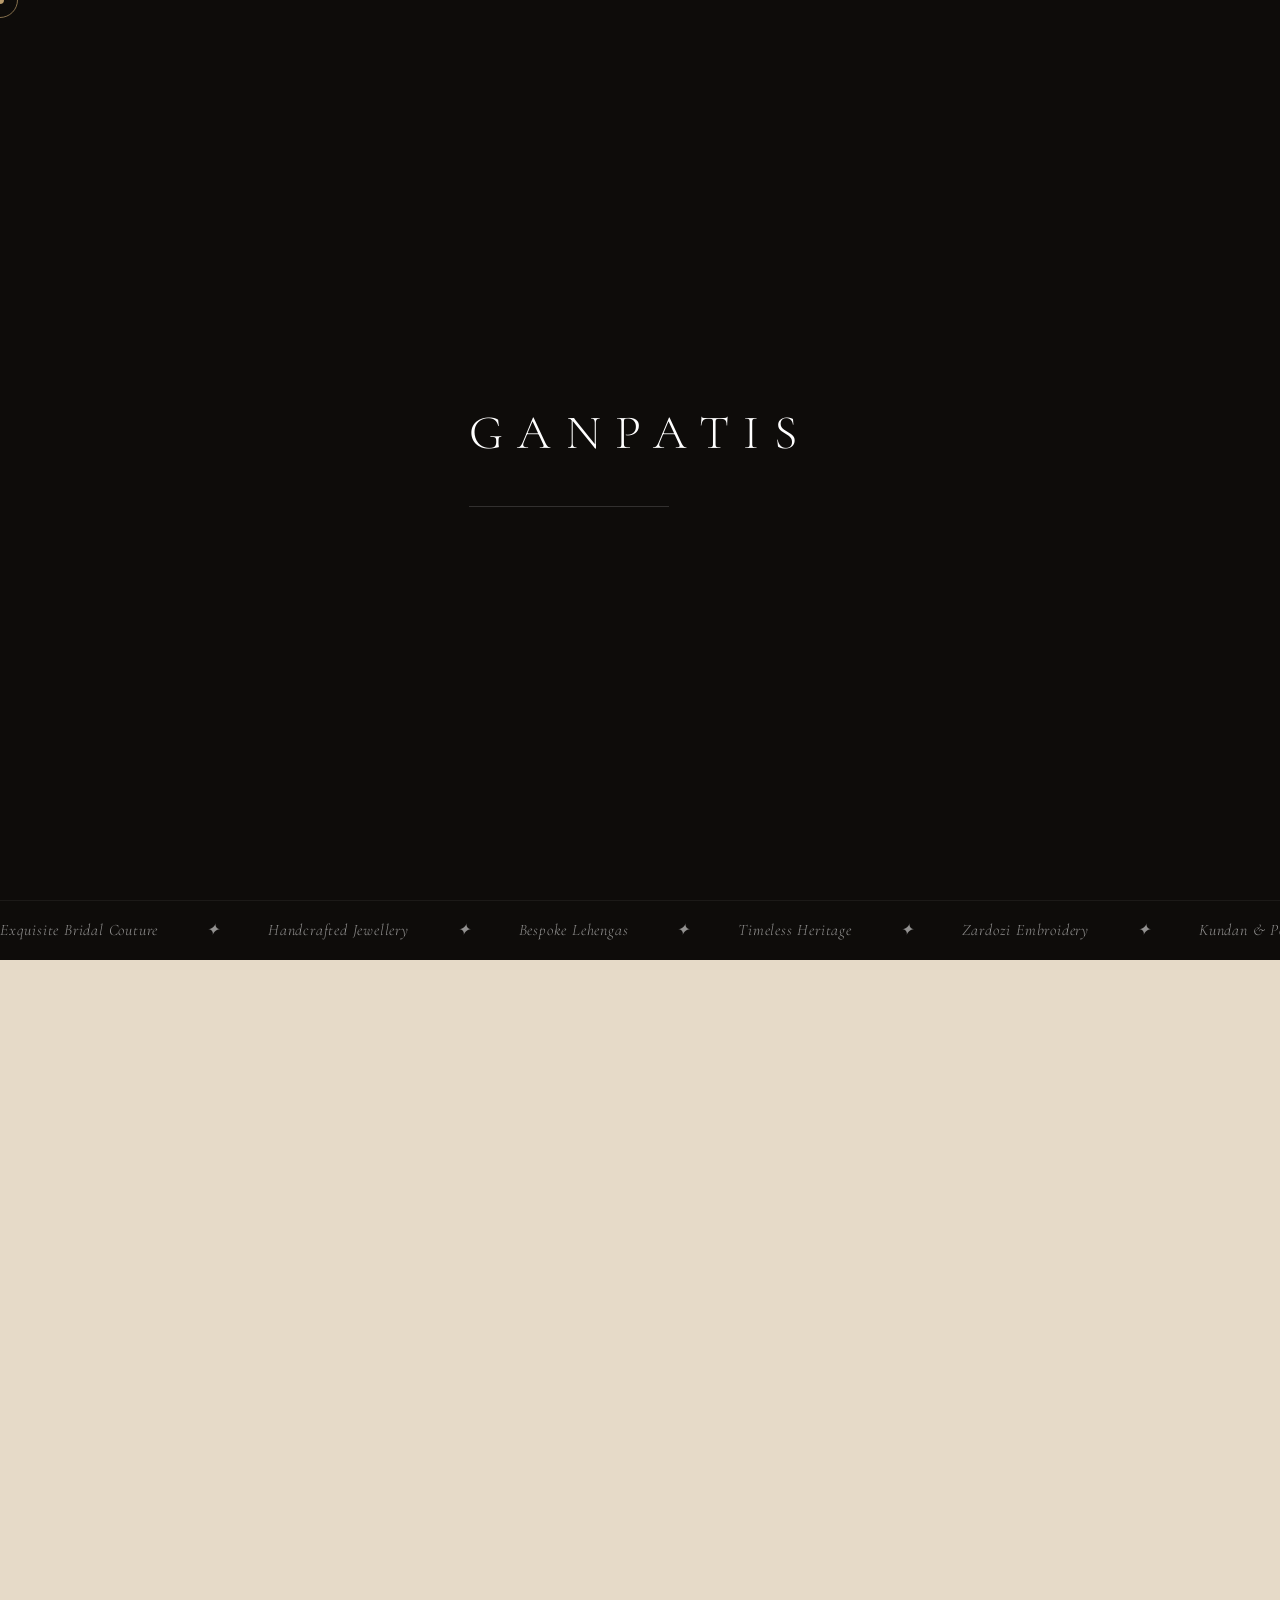
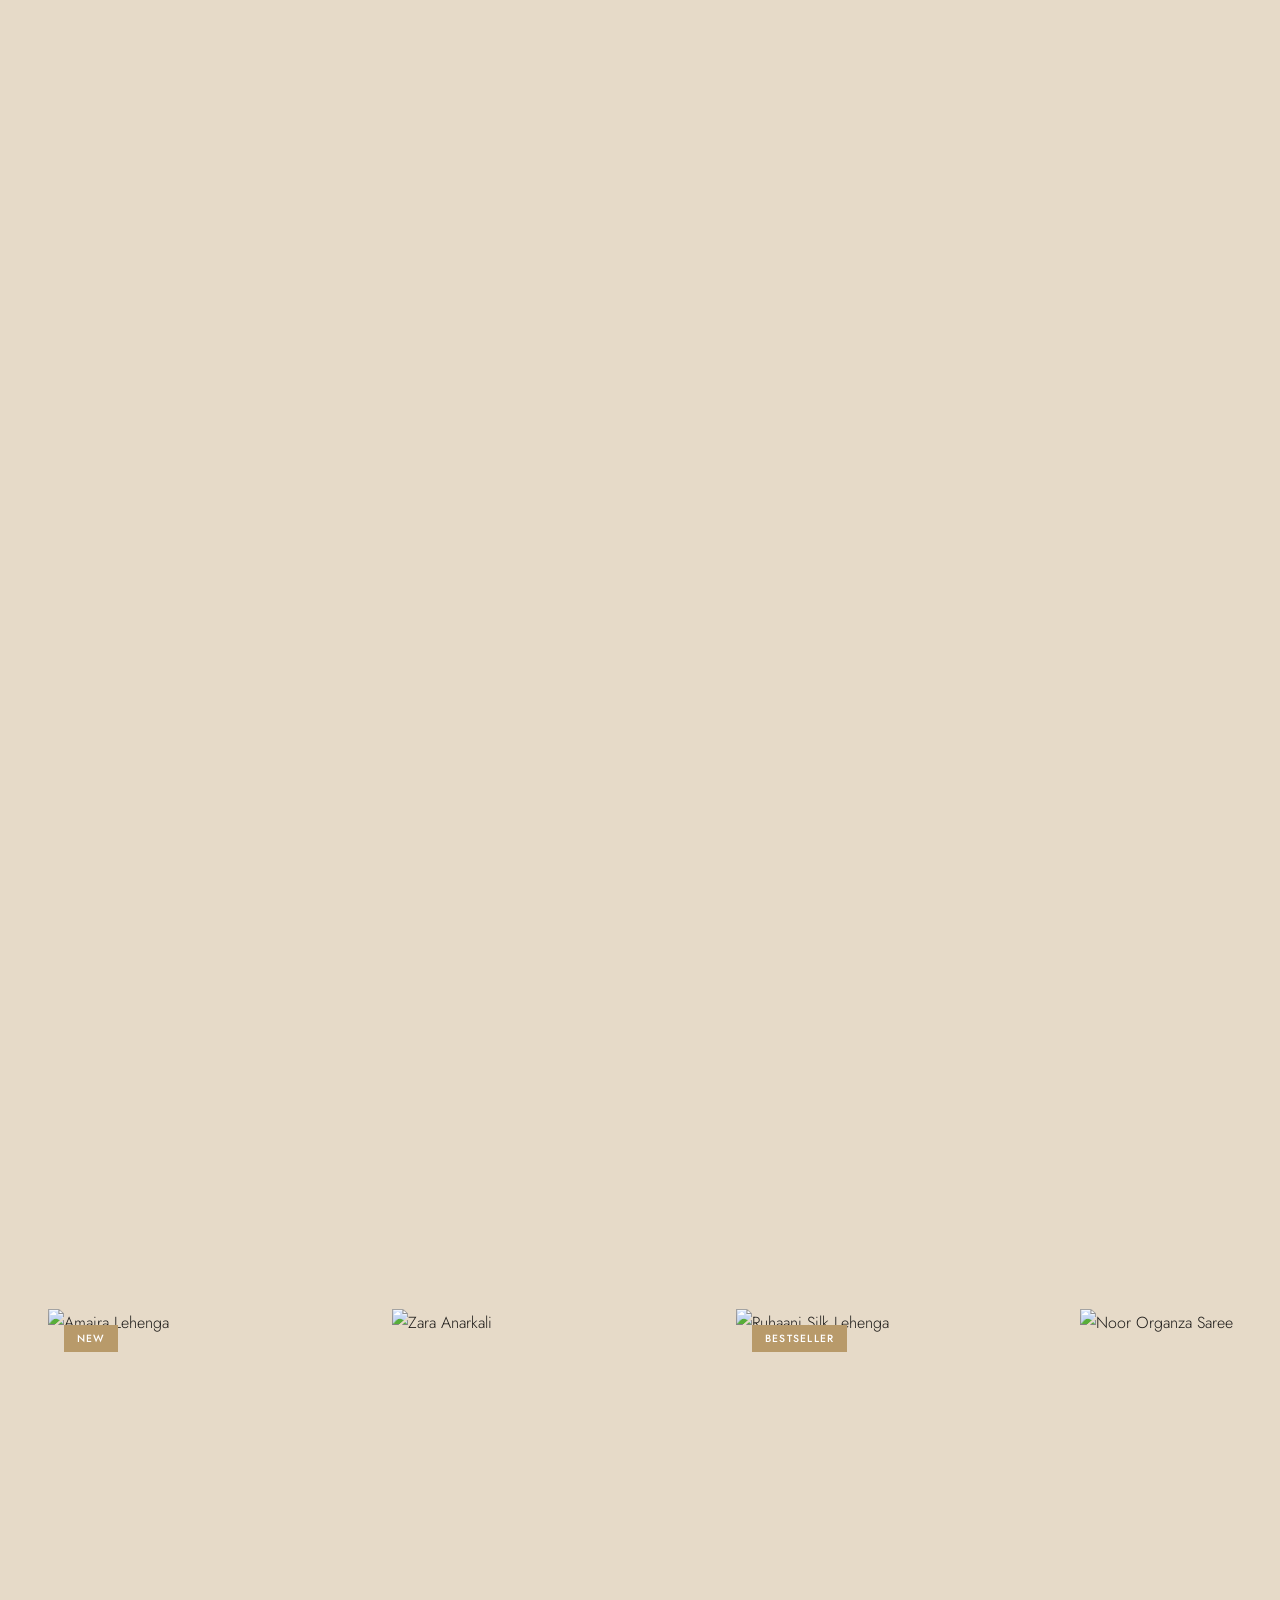
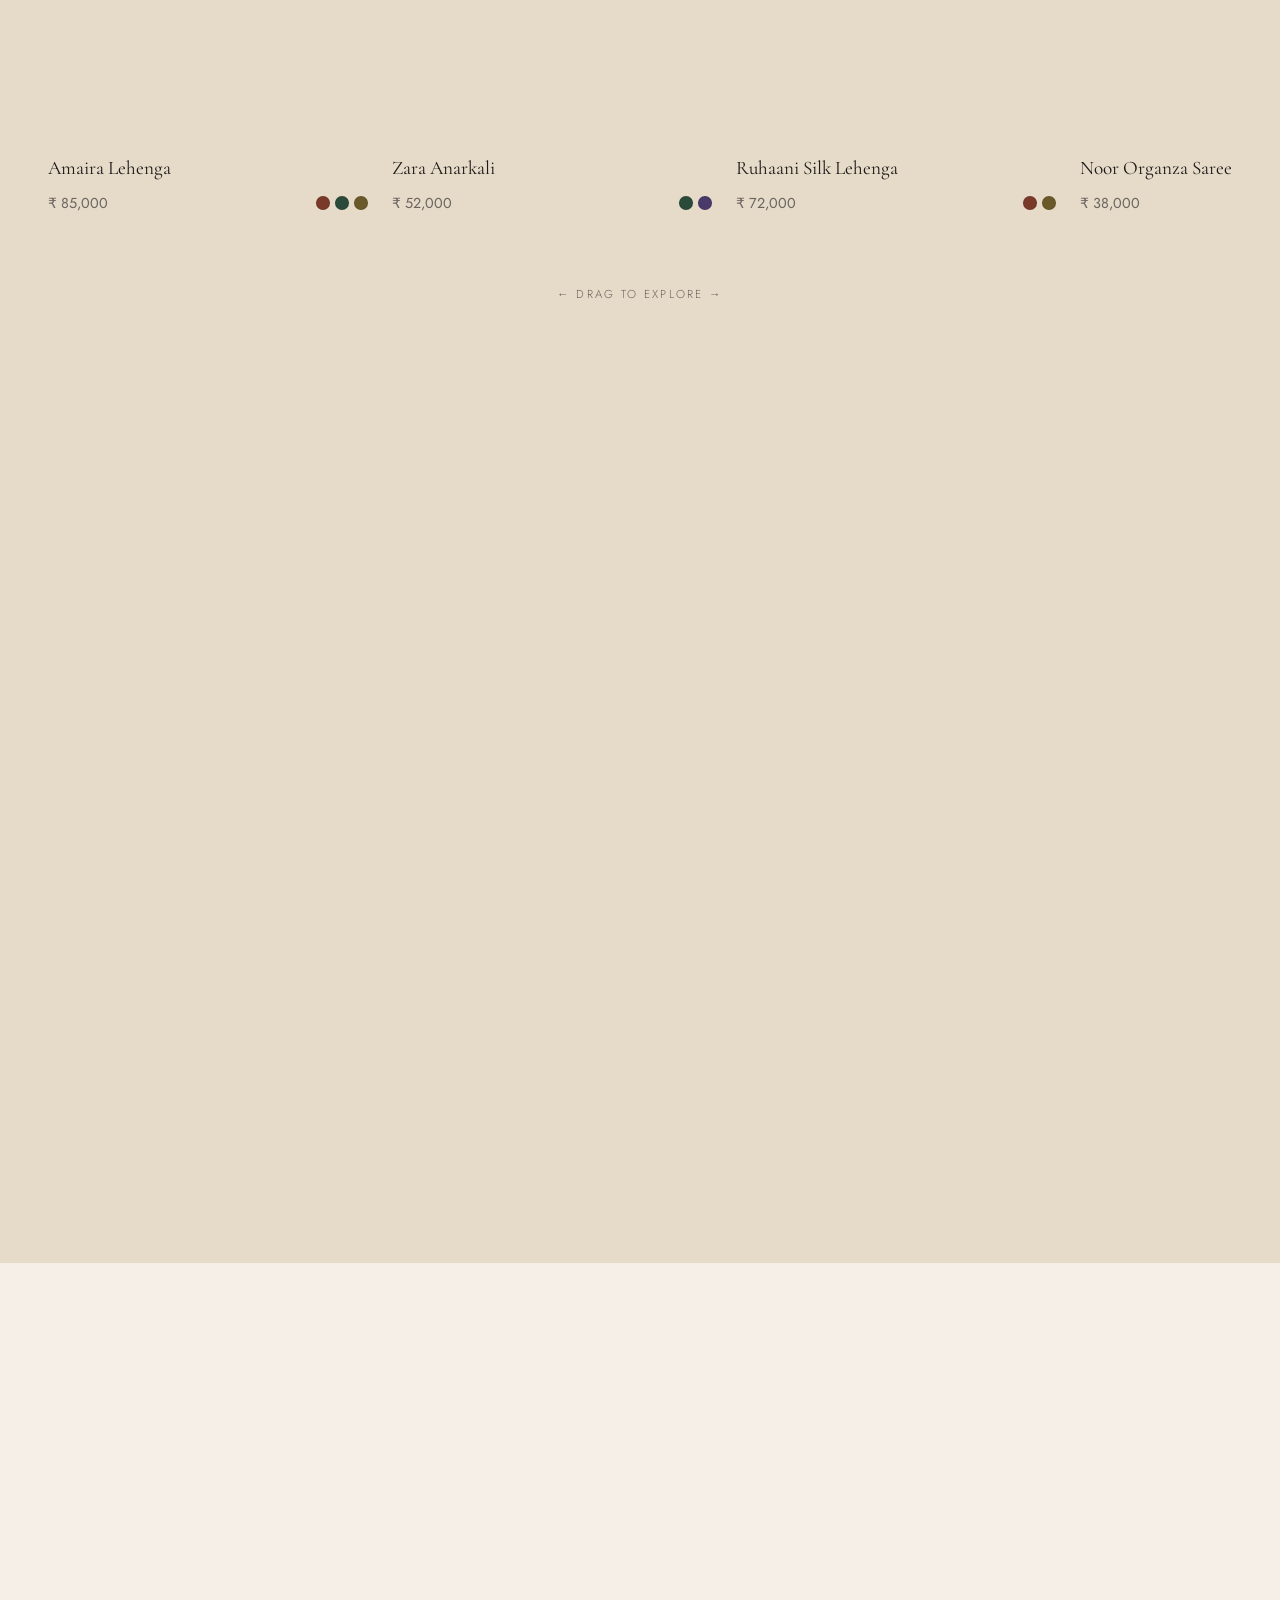
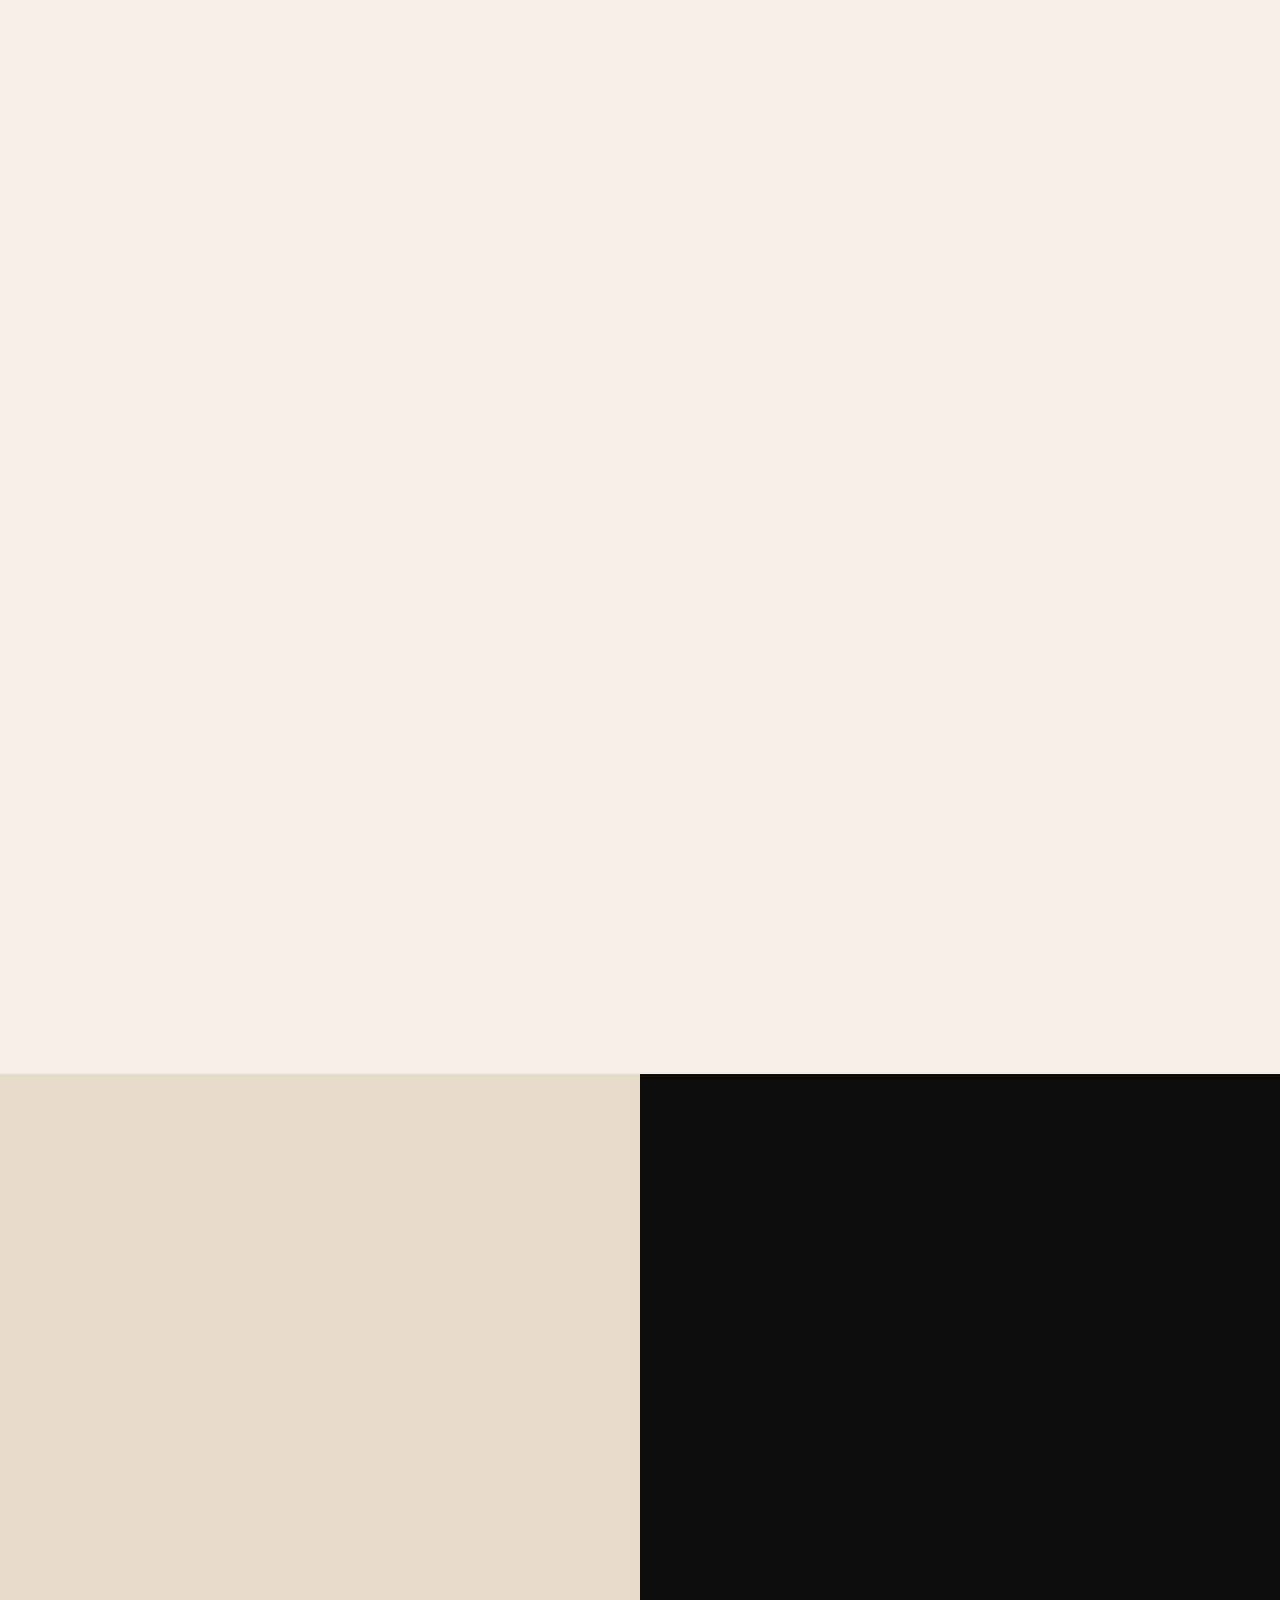
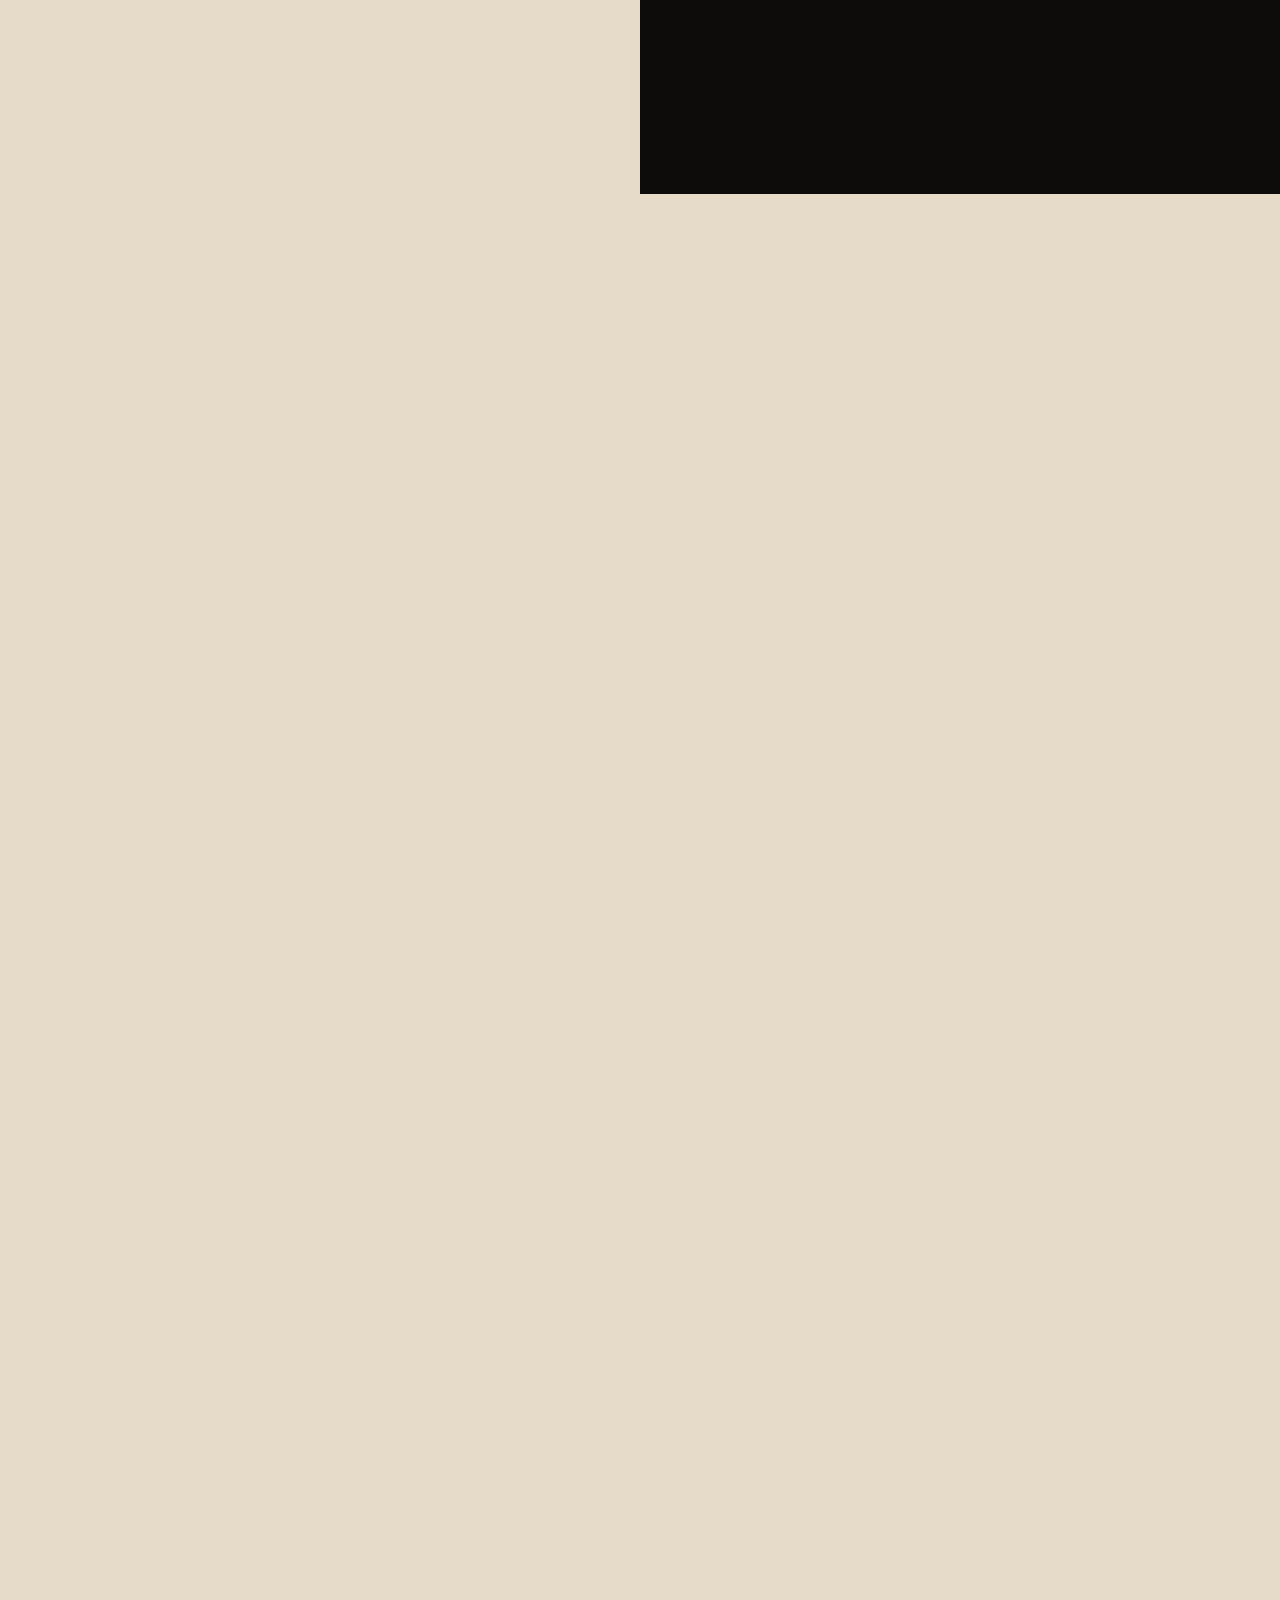
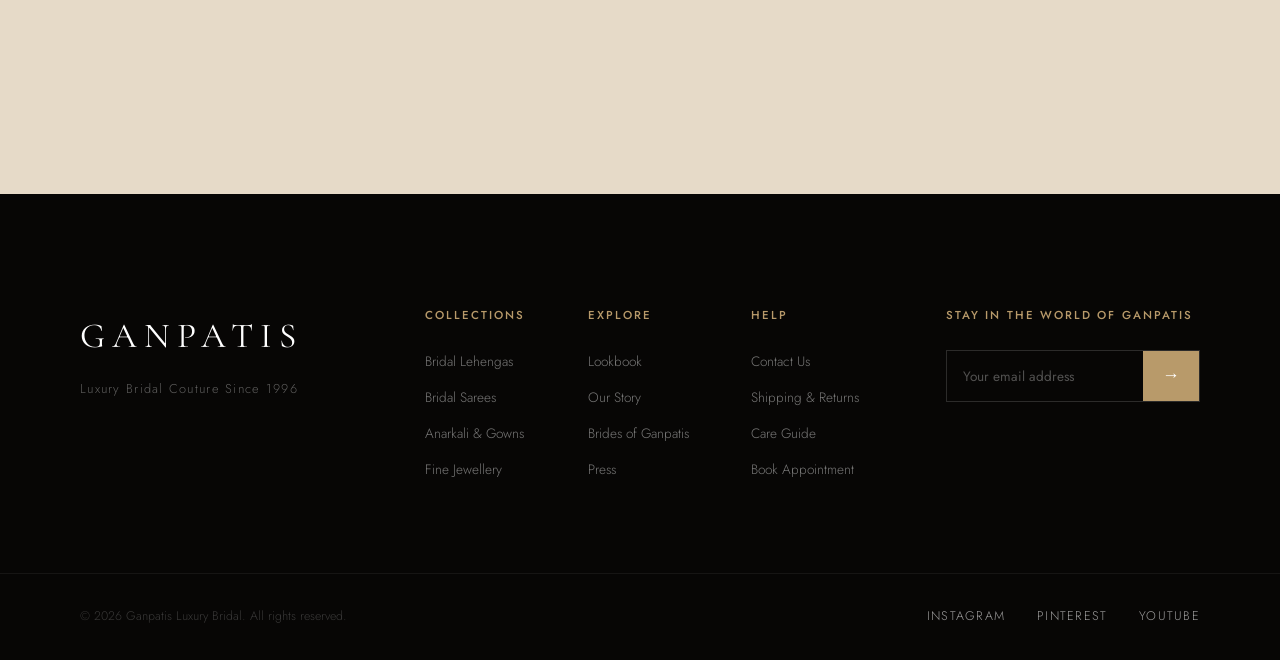
==== index.html @ fc71dfed "Integrate complete Ganpatis master inventory across all pages and add fully wired womenswear dropdow" ====
<!DOCTYPE html>
<html lang="en">
<head>
    <meta charset="UTF-8">
    <meta name="viewport" content="width=device-width, initial-scale=1.0">
    <title>GANPATIS — Luxury Bridal Couture</title>
    <meta name="description" content="Ganpatis — India's most celebrated luxury bridal couture house. Discover our handcrafted lehengas, sarees, and exquisite jewellery.">
    <link rel="preconnect" href="https://fonts.googleapis.com">
    <link rel="preconnect" href="https://fonts.gstatic.com" crossorigin>
    <link href="https://fonts.googleapis.com/css2?family=Cormorant+Garamond:ital,wght@0,300;0,400;0,500;0,600;1,300;1,400&family=Jost:wght@200;300;400;500;600&display=swap" rel="stylesheet">
    <link rel="stylesheet" href="styles.css">
    <!-- Lenis smooth scroll -->
    <script src="https://cdn.jsdelivr.net/npm/lenis@1.1.14/dist/lenis.min.js"></script>
</head>
<body>

    <!-- Cursor -->
    <div class="cursor" id="cursor"></div>
    <div class="cursor-follower" id="cursor-follower"></div>

    <!-- Loader -->
    <div class="loader" id="loader">
        <div class="loader-inner">
            <p class="loader-brand">GANPATIS</p>
            <div class="loader-line"><div class="loader-progress" id="loader-progress"></div></div>
        </div>
    </div>

    <!-- Navbar -->
    <nav class="navbar" id="navbar">
        <div class="nav-center">
            <a href="#" class="logo">GANPATIS</a>
        </div>
        <div class="nav-mega-links" id="nav-mega-links">

            <!-- INSTAGRAM COLLECTION -->
            <div class="nav-item">
                <a href="instagram-collection.html" class="nav-link nav-link-highlight">Instagram Collection</a>
            </div>

            <!-- NEW ARRIVALS -->
            <div class="nav-item has-dropdown">
                <a href="new-arrivals.html?gender=all" class="nav-link">New Arrivals</a>
                
                <!-- Mega Dropdown -->
                <div class="mega-dropdown">
                    <div class="mega-col">
                        <h4 class="mega-col-heading">Explore</h4>
                        <a href="new-arrivals.html?gender=girls">Women</a>
                        <a href="new-arrivals.html?gender=boys">Men</a>
                    </div>
                </div>
            </div>

            <!-- WOMEN -->
            <div class="nav-item has-dropdown">
                <a href="women.html" class="nav-link">Women</a>
                <div class="mega-dropdown mega-dropdown--wide">
                    <div class="mega-col">
                        <p class="mega-col-heading">Style</p>
                        <a href="women.html?filter=kaftan">Kaftan</a>
                        <a href="women.html?filter=dress">Dress</a>
                        <a href="women.html?filter=jumpsuit">Jumpsuit</a>
                        <a href="women.html?filter=co-ord">Co-ord Set</a>
                        <a href="women.html?filter=salwar">Salwar Kameez</a>
                        <a href="women.html?filter=sharara">Sharara-Garara</a>
                        <a href="women.html?filter=anarkali">Anarkali</a>
                        <a href="women.html?filter=lehenga">Lehenga</a>
                        <a href="women.html?filter=gown">Gown</a>
                        <a href="women.html?filter=saree">Saree</a>
                        <a href="women.html?filter=dhoti">Dhoti Suit</a>
                        <a href="women.html?filter=palazzo">Palazzo</a>
                        <a href="women.html?filter=kurti">Kurti & Tunic</a>
                        <a href="women.html?filter=contemporary">Contemporary Indian</a>
                        <a href="women.html?filter=indo-western">Indo-Western</a>
                        <a href="women.html?filter=dupatta">Dupatta</a>
                    </div>
                    <div class="mega-col">
                        <p class="mega-col-heading">Occasion</p>
                        <a href="women.html?filter=haldi" class="mega-link-gold">Haldi</a>
                        <a href="women.html?filter=mehendi" class="mega-link-gold">Mehendi</a>
                        <a href="women.html?filter=cocktail">Cocktail</a>
                        <a href="women.html?filter=wedding">Wedding</a>
                        <a href="women.html?filter=reception">Reception</a>
                        <a href="women.html?filter=casual">Casual</a>
                    </div>
                    <div class="mega-col">
                        <p class="mega-col-heading">Wedding Edit</p>
                        <a href="women.html?filter=bridesmaid">Bridesmaid</a>
                        <a href="women.html?filter=bride">Bride</a>
                        <a href="women.html?filter=anand">Anand Karaj</a>
                    </div>
                    <div class="mega-col">
                        <p class="mega-col-heading">Accessories</p>
                        <a href="women.html?filter=bags">Bags & Clutches</a>
                        <a href="women.html?filter=necklace">Necklace</a>
                        <a href="women.html?filter=rings">Rings</a>
                        <a href="women.html?filter=bracelets">Bracelets</a>
                        <a href="women.html?filter=maang">Maang Tikka</a>
                        <a href="women.html?filter=earrings">Earrings</a>
                    </div>
                </div>
            </div>

            <!-- MEN -->
            <div class="nav-item has-dropdown">
                <a href="#" class="nav-link">Men</a>
                <div class="mega-dropdown mega-dropdown--wide">
                    <div class="mega-col">
                        <p class="mega-col-heading">Style</p>
                        <a href="#">Shirt &amp; T-Shirt</a>
                        <a href="#">Kurta Set</a>
                        <a href="#">Nehru Jacket Set</a>
                        <a href="#">Sherwani</a>
                        <a href="#">Suit</a>
                        <a href="#">Tuxedo</a>
                        <a href="#">Bandhgala</a>
                        <a href="#">Jacket</a>
                        <a href="#">Indo Western</a>
                    </div>
                    <div class="mega-col">
                        <p class="mega-col-heading">Occasion</p>
                        <a href="#" class="mega-link-gold">Haldi</a>
                        <a href="#" class="mega-link-gold">Mehendi</a>
                        <a href="#">Cocktail</a>
                        <a href="#">Wedding</a>
                        <a href="#">Reception</a>
                        <a href="#">Casual</a>
                    </div>
                    <div class="mega-col">
                        <p class="mega-col-heading">Wedding Edit</p>
                        <a href="#">Groom</a>
                        <a href="#" class="mega-link-gold">Groomsmen</a>
                    </div>
                    <div class="mega-col">
                        <p class="mega-col-heading">Accessories</p>
                        <a href="#">Brooch</a>
                        <a href="#">Buttons</a>
                        <a href="#">Cufflinks</a>
                        <a href="#">Footwear</a>
                    </div>
                </div>
            </div>

            <!-- DESIGNERS -->
            <div class="nav-item has-dropdown">
                <a href="#" class="nav-link">Designers</a>
                <div class="mega-dropdown mega-dropdown--wide mega-dropdown--designers">
                    <div class="mega-col">
                        <a href="#">Al Ustaad By Ganpati's</a>
                        <a href="#">Ablissa</a>
                        <a href="#">Ankit V Kapoor</a>
                        <a href="#">Artimen</a>
                        <a href="#">Ayushi Maniar</a>
                        <a href="#">Casa Nostra</a>
                    </div>
                    <div class="mega-col">
                        <a href="#">Dilli Darzi</a>
                        <a href="#">Duet Luxurry</a>
                        <a href="#">Ganpati's</a>
                        <a href="#">Gopi Vaid</a>
                        <a href="#">Jade By Ashima</a>
                        <a href="#">Joules By Radhika</a>
                        <a href="#" class="mega-link-gold">Juhi Bengani</a>
                        <a href="#" class="mega-link-gold">Label Foram Patel</a>
                        <a href="#" class="mega-link-gold">Label Niti Bothra</a>
                    </div>
                    <div class="mega-col">
                        <a href="#">Label Sanya Gulati</a>
                        <a href="#">Mandira Wirk</a>
                        <a href="#">Matsya</a>
                        <a href="#">Nero</a>
                        <a href="#" class="mega-link-gold">Obeile Khan</a>
                        <a href="#">Paarsh</a>
                    </div>
                    <div class="mega-col">
                        <a href="#">Sasha By Charu Arora</a>
                        <a href="#" class="mega-link-gold">Shalki</a>
                        <a href="#" class="mega-link-gold">Sheen By Harsheen</a>
                        <a href="#">Sheetal Batra</a>
                        <a href="#">Soup By Sougat Paul</a>
                        <a href="#">Wearrara</a>
                    </div>
                </div>
            </div>

            <!-- CELEBRITY CLOSET -->
            <div class="nav-item">
                <a href="#lookbook" class="nav-link">Celebrity Closet</a>
            </div>

            <!-- WEDDING EDIT -->
            <div class="nav-item">
                <a href="#" class="nav-link">Wedding Edit</a>
            </div>

            <!-- SALE -->
            <div class="nav-item">
                <a href="#" class="nav-link nav-link-sale">Sale</a>
            </div>
        </div>

        <button class="hamburger" id="hamburger" aria-label="Menu">
            <span></span><span></span>
        </button>
    </nav>

    <!-- Mobile Menu -->
    <div class="mobile-menu" id="mobile-menu">
        <a href="#">Instagram Collection</a>
        <a href="#">New Arrivals</a>
        <a href="#">Women</a>
        <a href="#">Men</a>
        <a href="#">Designers</a>
        <a href="#">Celebrity Closet</a>
        <a href="#">Wedding Edit</a>
        <a href="#" style="color: #c16452;">Sale</a>
    </div>

    <!-- HERO -->
    <section class="hero" id="hero">
        <div class="hero-bg">
            <video class="hero-video" id="hero-video" autoplay muted loop playsinline poster="assets/hero_editorial.png">
                <source src="hero.mp4" type="video/mp4">
            </video>
            <img src="assets/hero_editorial.png" alt="Ganpatis Luxury Bridal" class="hero-img hero-img-fallback" id="hero-img">
            <div class="hero-vignette"></div>
        </div>
        <div class="hero-content">
            <div class="hero-tag reveal-up">Since 1996</div>
            <h1 class="hero-title">
                <span class="split-word reveal-up d1">The Wedding</span>
                <em class="split-word reveal-up d2">Edit</em>
            </h1>
            <div class="hero-actions reveal-up d3">
                <a href="#collections" class="btn-primary">Explore Now</a>
                <a href="#" class="btn-ghost">Our Story</a>
            </div>
        </div>
        <div class="hero-scroll-hint">
            <span>Scroll</span>
            <div class="scroll-line"></div>
        </div>
        <button class="hero-mute-btn" id="mute-btn" aria-label="Toggle sound">🔇</button>
        <div class="hero-stat-strip">
            <div class="stat"><span class="stat-num">30+</span><span class="stat-label">Years of Legacy</span></div>
            <div class="stat-sep"></div>
            <div class="stat"><span class="stat-num">5000+</span><span class="stat-label">Brides Dressed</span></div>
            <div class="stat-sep"></div>
            <div class="stat"><span class="stat-num">3</span><span class="stat-label">Flagship Boutiques</span></div>
        </div>
    </section>

    <!-- TICKER -->
    <div class="ticker-wrap">
        <div class="ticker">
            <span>Exquisite Bridal Couture</span>
            <span>✦</span>
            <span>Handcrafted Jewellery</span>
            <span>✦</span>
            <span>Bespoke Lehengas</span>
            <span>✦</span>
            <span>Timeless Heritage</span>
            <span>✦</span>
            <span>Zardozi Embroidery</span>
            <span>✦</span>
            <span>Kundan & Polki</span>
            <span>✦</span>
            <span>Exquisite Bridal Couture</span>
            <span>✦</span>
            <span>Handcrafted Jewellery</span>
            <span>✦</span>
            <span>Bespoke Lehengas</span>
            <span>✦</span>
            <span>Timeless Heritage</span>
            <span>✦</span>
            <span>Zardozi Embroidery</span>
            <span>✦</span>
            <span>Kundan & Polki</span>
            <span>✦</span>
        </div>
    </div>

    <!-- EDITORIAL INTRO -->
    <section class="editorial-intro" id="about">
        <div class="editorial-text reveal-up">
            <p class="overline">Est. 1996</p>
            <h2>About<br><em>Ganpati's</em></h2>
        </div>
        <div class="editorial-body reveal-up d1">
            <p>Since 1996, Ganpati's offers a curated blend of traditional and contemporary fashion. Explore ethnic wear, bridal attire, accessories, and footwear for men and women.</p>
            <a href="#" class="link-arrow">Read our story <span class="arrow">→</span></a>
        </div>
        <div class="editorial-img-wrap reveal-up d2">
            <img src="assets/lookbook_detail.png" alt="Intricate Embroidery Detail">
        </div>
    </section>

    <!-- COLLECTIONS -->
    <section class="collections-section" id="collections">
        <div class="section-header reveal-up">
            <p class="overline">Curated for you</p>
            <h2>Our Trendings</h2>
        </div>
        <div class="collections-grid">
            <!-- Col 1 - tall -->
            <a href="#" class="col-item col-tall reveal-up">
                <div class="col-img-wrap">
                    <img src="https://ganpatis.in/cdn/shop/files/39_2.jpg?crop=region&crop_height=1925&crop_left=0&crop_top=185&crop_width=1290&v=1782479377&width=900" alt="Bridal Lehenga">
                    <div class="col-overlay">
                        <span>Shop Now →</span>
                    </div>
                </div>
                <div class="col-info">
                    <h3>Bridal Lehengas</h3>
                    <p>132 Looks</p>
                </div>
            </a>
            <!-- Col 2 - stacked -->
            <div class="col-stack">
                <a href="#" class="col-item reveal-up d1">
                    <div class="col-img-wrap">
                        <img src="https://ganpatis.in/cdn/shop/files/IMG_1502_JPG.jpg?crop=region&crop_height=2400&crop_left=92&crop_top=0&crop_width=1608&v=1782477518&width=900" alt="Sarees">
                        <div class="col-overlay"><span>Shop Now →</span></div>
                    </div>
                    <div class="col-info">
                        <h3>Bridal Sarees</h3>
                        <p>89 Looks</p>
                    </div>
                </a>
                <a href="#" class="col-item reveal-up d2">
                    <div class="col-img-wrap">
                        <img src="https://ganpatis.in/cdn/shop/files/GoStudio_8842.jpg?crop=region&crop_height=4002&crop_left=229&crop_top=0&crop_width=2681&v=1777967177&width=900" alt="Jewellery">
                        <div class="col-overlay"><span>Shop Now →</span></div>
                    </div>
                    <div class="col-info">
                        <h3>Fine Jewellery</h3>
                        <p>64 Pieces</p>
                    </div>
                </a>
            </div>
            <!-- Col 3 - offset tall -->
            <a href="#" class="col-item col-tall col-offset reveal-up d1">
                <div class="col-img-wrap">
                    <img src="https://ganpatis.in/cdn/shop/files/DSC08765.jpg?crop=region&crop_height=3425&crop_left=0&crop_top=8&crop_width=2295&v=1779202365&width=900" alt="Anarkali">
                    <div class="col-overlay"><span>Shop Now →</span></div>
                </div>
                <div class="col-info">
                    <h3>Anarkali & Gowns</h3>
                    <p>47 Looks</p>
                </div>
            </a>
        </div>
    </section>

    <!-- FEATURED EDITORIAL STRIP -->
    <section class="editorial-strip">
        <div class="strip-content reveal-up">
            <p class="overline">Featured in Vogue India, Harper's Bazaar</p>
            <h2>The Royal <em>Bridal</em> Edit</h2>
            <a href="#" class="btn-primary btn-dark">Explore the Edit</a>
        </div>
        <div class="strip-img reveal-up d1">
            <img src="assets/editorial_split.png" alt="Royal Bridal Edit">
        </div>
    </section>

    <!-- NEW ARRIVALS — Horizontal Scroll -->
    <section class="arrivals-section" id="new-arrivals">
        <div class="section-header reveal-up">
            <p class="overline">Instagram Collection</p>
            <h2 class="split-text">New Arrivals</h2>
            <a href="#" class="see-all">See All →</a>
        </div>
        <!-- Horizontal scroll track -->
        <div class="hscroll-wrap">
            <div class="hscroll-track" id="hscroll-track">
                <div class="product-card">
                    <div class="product-img-wrap">
                        <img src="https://ganpatis.in/cdn/shop/files/38_1.jpg?crop=region&crop_height=1925&crop_left=0&crop_top=310&crop_width=1290&v=1782291741&width=720" alt="Amaira Lehenga">
                        <button class="quick-add">Quick View</button>
                        <div class="product-badge">New</div>
                    </div>
                    <div class="product-info">
                        <h4>Amaira Lehenga</h4>
                        <div class="price-row"><span class="price">₹ 85,000</span><span class="swatches"><span class="sw s1"></span><span class="sw s2"></span><span class="sw s3"></span></span></div>
                    </div>
                </div>
                <div class="product-card">
                    <div class="product-img-wrap">
                        <img src="https://ganpatis.in/cdn/shop/files/37_1.jpg?crop=region&crop_height=1925&crop_left=0&crop_top=308&crop_width=1290&v=1782291335&width=720" alt="Zara Anarkali">
                        <button class="quick-add">Quick View</button>
                    </div>
                    <div class="product-info">
                        <h4>Zara Anarkali</h4>
                        <div class="price-row"><span class="price">₹ 52,000</span><span class="swatches"><span class="sw s2"></span><span class="sw s4"></span></span></div>
                    </div>
                </div>
                <div class="product-card">
                    <div class="product-img-wrap">
                        <img src="https://ganpatis.in/cdn/shop/files/36_1.jpg?crop=region&crop_height=1925&crop_left=0&crop_top=310&crop_width=1290&v=1782283131&width=720" alt="Ruhaani Silk Lehenga">
                        <button class="quick-add">Quick View</button>
                        <div class="product-badge">Bestseller</div>
                    </div>
                    <div class="product-info">
                        <h4>Ruhaani Silk Lehenga</h4>
                        <div class="price-row"><span class="price">₹ 72,000</span><span class="swatches"><span class="sw s1"></span><span class="sw s3"></span></span></div>
                    </div>
                </div>
                <div class="product-card">
                    <div class="product-img-wrap">
                        <img src="https://ganpatis.in/cdn/shop/files/35_1.jpg?crop=region&crop_height=1925&crop_left=0&crop_top=309&crop_width=1290&v=1782281093&width=720" alt="Noor Organza Saree">
                        <button class="quick-add">Quick View</button>
                    </div>
                    <div class="product-info">
                        <h4>Noor Organza Saree</h4>
                        <div class="price-row"><span class="price">₹ 38,000</span>
                        <span class="swatches"><span class="sw s4"></span><span class="sw s2"></span></span>
                    </div>
                </div>
            </div>
            <div class="product-card">
                <div class="product-img-wrap">
                    <img src="https://ganpatis.in/cdn/shop/files/34_1.jpg?crop=region&crop_height=1925&crop_left=0&crop_top=307&crop_width=1290&v=1782280794&width=720" alt="Riya Saree">
                    <button class="quick-add">Quick View</button>
                    <div class="product-badge">New</div>
                </div>
                <div class="product-info">
                    <h4>Riya Zari Saree</h4>
                    <div class="price-row"><span class="price">₹ 58,000</span><span class="swatches"><span class="sw s1"></span><span class="sw s3"></span></span></div>
                </div>
            </div>
            <div class="product-card">
                <div class="product-img-wrap">
                    <img src="https://ganpatis.in/cdn/shop/files/33_1.jpg?crop=region&crop_height=2400&crop_left=92&crop_top=0&crop_width=1608&v=1781946085&width=720" alt="Priya Lehenga">
                    <button class="quick-add">Quick View</button>
                </div>
                <div class="product-info">
                    <h4>Priya Bridal Set</h4>
                    <div class="price-row"><span class="price">₹ 96,000</span><span class="swatches"><span class="sw s2"></span><span class="sw s4"></span></span></div>
                </div>
            </div>
            <div class="product-card">
                <div class="product-img-wrap">
                    <img src="https://ganpatis.in/cdn/shop/files/32_1.jpg?crop=region&crop_height=2400&crop_left=92&crop_top=0&crop_width=1608&v=1781868577&width=720" alt="Meera Anarkali">
                    <button class="quick-add">Quick View</button>
                    <div class="product-badge">Limited</div>
                </div>
                <div class="product-info">
                    <h4>Meera Chanderi</h4>
                    <div class="price-row"><span class="price">₹ 44,000</span><span class="swatches"><span class="sw s3"></span></span></div>
                </div>
            </div>
            <div class="product-card">
                <div class="product-img-wrap">
                    <img src="https://ganpatis.in/cdn/shop/files/31_1.jpg?crop=region&crop_height=2400&crop_left=92&crop_top=0&crop_width=1608&v=1781867654&width=720" alt="Kavya Lehenga">
                    <button class="quick-add">Quick View</button>
                </div>
                <div class="product-info">
                    <h4>Kavya Velvet Lehenga</h4>
                    <div class="price-row"><span class="price">₹ 1,10,000</span><span class="swatches"><span class="sw s1"></span><span class="sw s4"></span></span></div>
                </div>
            </div>
        </div>
        </div>
        <div class="hscroll-hint">
            <span class="hscroll-drag">← Drag to Explore →</span>
        </div>
    </section>

    <!-- FULL BLEED CAMPAIGN -->
    <section class="campaign-section reveal-up">
        <div class="campaign-img-wrap">
            <img src="https://ganpatis.in/cdn/shop/files/Premium_collection.png?v=1779277873&width=2880" alt="Campaign">
        </div>
        <div class="campaign-text">
            <p class="overline">Wedding Season Sale</p>
            <h2>Premium <em>Collection</em></h2>
            <a href="#" class="btn-primary">Shop the Campaign</a>
        </div>
    </section>

    <!-- LOOKBOOK -->
    <section class="lookbook-section" id="lookbook">
        <div class="section-header reveal-up">
            <p class="overline">Instagram Collection</p>
            <h2>Celebrity Closet</h2>
        </div>
        <div class="lookbook-masonry">
            <div class="lk-item lk-tall reveal-up">
                <img src="https://ganpatis.in/cdn/shop/files/31_1.jpg?crop=region&crop_height=2400&crop_left=92&crop_top=0&crop_width=1608&v=1781867654&width=720" alt="Look 1">
                <div class="lk-label">Look 01</div>
            </div>
            <div class="lk-item reveal-up d1">
                <img src="https://ganpatis.in/cdn/shop/files/33_1.jpg?crop=region&crop_height=2400&crop_left=92&crop_top=0&crop_width=1608&v=1781946085&width=720" alt="Look 2">
                <div class="lk-label">Look 02</div>
            </div>
            <div class="lk-item reveal-up d2">
                <img src="https://ganpatis.in/cdn/shop/files/32_1.jpg?crop=region&crop_height=2400&crop_left=92&crop_top=0&crop_width=1608&v=1781868577&width=720" alt="Look 3">
                <div class="lk-label">Look 03</div>
            </div>
            <div class="lk-item lk-wide reveal-up d1">
                <img src="https://ganpatis.in/cdn/shop/files/Ganpati_s_53.png?v=1779276161&width=1200" alt="Look 4">
                <div class="lk-label">Look 04</div>
            </div>

        </div>
        <div class="lookbook-cta reveal-up">
            <a href="#" class="btn-primary btn-dark">View Full Lookbook</a>
        </div>
    </section>

    <!-- JEWELLERY HIGHLIGHT -->
    <section class="jewellery-section">
        <div class="jewellery-left reveal-up">
            <img src="assets/jewelry_closeup.png" alt="Heritage Jewellery">
        </div>
        <div class="jewellery-right">
            <div class="jewellery-text reveal-up">
                <p class="overline">Heritage Line</p>
                <h2>Jewellery that tells <em>a Story</em></h2>
                <p>Our Heritage Jewellery line is a tribute to India's most revered craft traditions. Each Kundan and Polki piece is set by hand by master craftsmen, taking upwards of 200 hours per set to complete.</p>
                <a href="#" class="btn-primary btn-dark">Discover Jewellery</a>
            </div>
        </div>
    </section>

    <!-- TESTIMONIALS -->
    <section class="testimonials-section">
        <div class="section-header reveal-up">
            <p class="overline">Bride Stories</p>
            <h2>Love from Ganpati's Family</h2>
        </div>
        <div class="testimonials-track">
            <div class="testimonial-card reveal-up">
                <div class="stars">★★★★★</div>
                <p class="testi-text">"Amazing experience we are from canada we loved the lehanga and the reception one was also from your store ill mention that when i get the pictures but really guys loved your store both of our lehangas were customised thankyou"</p>
                <div class="testi-bride">
                    <div class="testi-avatar">M</div>
                    <div>
                        <h5>Mankirat Kaur</h5>
                        <span>Bride — Canada</span>
                    </div>
                </div>
            </div>
            <div class="testimonial-card reveal-up d1">
                <div class="stars">★★★★★</div>
                <p class="testi-text">"This lehenga exceeded my expectations. The detailing is delicate and elegant. Received so many compliments, definitely worth it!"</p>
                <div class="testi-bride">
                    <div class="testi-avatar">M</div>
                    <div>
                        <h5>Mohni</h5>
                        <span>Bride</span>
                    </div>
                </div>
            </div>
            <div class="testimonial-card reveal-up d2">
                <div class="stars">★★★★★</div>
                <p class="testi-text">"Absolutely loved this outfit from Ganpatis! The fit, sparkle, and elegance made me feel like royalty. Thank you for making my special day even more magical!"</p>
                <div class="testi-bride">
                    <div class="testi-avatar">R</div>
                    <div>
                        <h5>Rasleen Kaur</h5>
                        <span>Bride</span>
                    </div>
                </div>
            </div>
        </div>
    </section>

    <!-- CTA SECTION -->
    <section class="cta-section reveal-up">
        <div class="cta-inner">
            <p class="overline">Your Dream Bridal Look Awaits</p>
            <h2>Begin Your <em>Bridal</em> Journey</h2>
            <p>Visit one of our boutiques for a personal styling appointment with our master designers.</p>
            <a href="#" class="btn-primary">Book a Private Appointment</a>
        </div>
    </section>

    <!-- FOOTER -->
    <footer class="footer">
        <div class="footer-top">
            <div class="footer-brand">
                <p class="footer-logo">GANPATIS</p>
                <p class="footer-tagline">Luxury Bridal Couture Since 1996</p>
            </div>
            <div class="footer-nav">
                <div class="footer-col">
                    <h6>Collections</h6>
                    <a href="#">Bridal Lehengas</a>
                    <a href="#">Bridal Sarees</a>
                    <a href="#">Anarkali & Gowns</a>
                    <a href="#">Fine Jewellery</a>
                </div>
                <div class="footer-col">
                    <h6>Explore</h6>
                    <a href="#">Lookbook</a>
                    <a href="#">Our Story</a>
                    <a href="#">Brides of Ganpatis</a>
                    <a href="#">Press</a>
                </div>
                <div class="footer-col">
                    <h6>Help</h6>
                    <a href="#">Contact Us</a>
                    <a href="#">Shipping & Returns</a>
                    <a href="#">Care Guide</a>
                    <a href="#">Book Appointment</a>
                </div>
            </div>
            <div class="footer-newsletter">
                <h6>Stay in the world of Ganpatis</h6>
                <div class="newsletter-form">
                    <input type="email" placeholder="Your email address" id="newsletter-email">
                    <button>→</button>
                </div>
            </div>
        </div>
        <div class="footer-bottom">
            <p>© 2026 Ganpatis Luxury Bridal. All rights reserved.</p>
            <div class="footer-social">
                <a href="#">Instagram</a>
                <a href="#">Pinterest</a>
                <a href="#">YouTube</a>
            </div>
        </div>
    </footer>

    <script src="script.js"></script>
</body>
</html>
---- styles.css ----
/* ======================================
   GANPATIS — LUXURY BRIDAL COUTURE
   Global Design System
====================================== */

@import url('https://fonts.googleapis.com/css2?family=Cormorant+Garamond:ital,wght@0,300;0,400;0,500;0,600;1,300;1,400&family=Jost:wght@200;300;400;500;600&display=swap');

:root {
    --c-bg:       #E6DAC8;
    --c-dark:     #0e0c0a;
    --c-text:     #1c1a18;
    --c-muted:    #6b6560;
    --c-gold:     #b89a6a;
    --c-gold-lt:  #d4bc90;
    --c-cream:    #f5efe7;
    --c-border:   rgba(0,0,0,0.08);
    --ff-head:    'Cormorant Garamond', serif;
    --ff-body:    'Jost', sans-serif;
    --ease:       cubic-bezier(0.25, 0.46, 0.45, 0.94);
    --ease-out:   cubic-bezier(0.19, 1, 0.22, 1);
}

*, *::before, *::after { margin: 0; padding: 0; box-sizing: border-box; }

html { scroll-behavior: smooth; }

body {
    background: var(--c-bg);
    color: var(--c-text);
    font-family: var(--ff-body);
    font-weight: 300;
    font-size: 16px;
    line-height: 1.7;
    overflow-x: hidden;
    cursor: none;
}

img { display: block; width: 100%; height: 100%; object-fit: cover; }
a  { text-decoration: none; color: inherit; }

/* ============================
   CUSTOM CURSOR
============================ */
.cursor {
    position: fixed;
    width: 8px;
    height: 8px;
    background: var(--c-gold);
    border-radius: 50%;
    pointer-events: none;
    z-index: 9999;
    transform: translate(-50%, -50%);
    transition: transform 0.1s;
}
.cursor-follower {
    position: fixed;
    width: 36px;
    height: 36px;
    border: 1px solid var(--c-gold);
    border-radius: 50%;
    pointer-events: none;
    z-index: 9998;
    transform: translate(-50%, -50%);
    transition: all 0.35s var(--ease);
    opacity: 0.7;
}
body:has(a:hover) .cursor-follower,
body:has(button:hover) .cursor-follower {
    width: 60px;
    height: 60px;
    opacity: 0.4;
}

/* ============================
   LOADER
============================ */
.loader {
    position: fixed;
    inset: 0;
    background: var(--c-dark);
    display: flex;
    align-items: center;
    justify-content: center;
    z-index: 9000;
    transition: opacity 0.8s var(--ease), visibility 0.8s;
}
.loader.hidden { opacity: 0; visibility: hidden; pointer-events: none; }
.loader-inner { text-align: center; }
.loader-brand {
    font-family: var(--ff-head);
    font-size: 3rem;
    color: #fff;
    letter-spacing: 0.3em;
    margin-bottom: 2rem;
    font-weight: 300;
}
.loader-line {
    width: 200px;
    height: 1px;
    background: rgba(255,255,255,0.15);
    position: relative;
    overflow: hidden;
}
.loader-progress {
    position: absolute;
    top: 0; left: 0;
    height: 100%;
    width: 0%;
    background: var(--c-gold);
    transition: width 1.8s var(--ease);
}

/* ============================
   NAVBAR
============================ */
.navbar {
    position: fixed;
    top: 0; left: 0; right: 0;
    display: flex;
    flex-direction: column;
    align-items: stretch;
    z-index: 500;
    background: rgba(255, 255, 255, 0.05);
    backdrop-filter: blur(12px) saturate(120%);
    -webkit-backdrop-filter: blur(12px) saturate(120%);
    border-bottom: 1px solid rgba(255, 255, 255, 0.15);
    transition: background 0.4s var(--ease), backdrop-filter 0.4s var(--ease);
}
.navbar.scrolled {
    background: transparent;
    backdrop-filter: none;
    -webkit-backdrop-filter: none;
    border-bottom: none;
}

/* Logo row */
.nav-center {
    display: flex;
    align-items: center;
    justify-content: center;
    padding: 1.2rem 4rem;
    background: transparent;
    color: var(--c-gold);
    position: relative;
    transition: background 0.4s var(--ease);
}
.navbar.scrolled .nav-center {
    background: #111;
}
.logo {
    font-family: var(--ff-head);
    font-size: 1.9rem;
    letter-spacing: 0.2em;
    font-weight: 500;
    color: var(--c-gold);
}

/* Mega links row */
.nav-mega-links {
    display: flex;
    align-items: center;
    justify-content: center;
    background: transparent;
    border-bottom: 1px solid transparent;
    transition: background 0.4s var(--ease), border-color 0.4s;
}
.navbar.scrolled .nav-mega-links {
    background: #fff;
    border-bottom: 1px solid var(--c-border);
}
.nav-item { position: static; }
.nav-link {
    display: block;
    font-size: 0.72rem;
    letter-spacing: 0.1em;
    text-transform: uppercase;
    font-weight: 500;
    padding: 0.85rem 1rem;
    color: rgba(255, 255, 255, 0.9);
    white-space: nowrap;
    transition: color 0.4s var(--ease);
    position: relative;
}
.navbar.scrolled .nav-link {
    color: var(--c-text);
}
.nav-link::after {
    content: '';
    position: absolute;
    bottom: 0; left: 1rem; right: 1rem;
    height: 2px;
    background: var(--c-gold);
    transform: scaleX(0);
    transition: transform 0.3s var(--ease-out);
    transform-origin: left;
}
.nav-item:hover > .nav-link::after { transform: scaleX(1); }
.nav-link-highlight {
    color: var(--c-gold);
    text-decoration: underline;
    text-underline-offset: 4px;
    font-weight: 600;
}
.nav-link-sale { color: #c16452; font-weight: 600; }
.nav-link-sale::after { background: #c16452; }

/* ============================
   MEGA DROPDOWN
============================ */
.mega-dropdown {
    position: fixed;
    left: 0; right: 0;
    background: #fff;
    border-top: 2px solid var(--c-gold);
    box-shadow: 0 20px 60px rgba(0,0,0,0.12);
    padding: 2.5rem 6rem;
    display: none;
    flex-wrap: nowrap;
    gap: 4rem;
    z-index: 600;
    animation: dropIn 0.22s var(--ease) forwards;
}
.has-dropdown:hover .mega-dropdown { display: flex; }
.mega-dropdown--designers {
    display: none;
    grid-template-columns: repeat(4, 1fr);
    gap: 1rem 4rem;
}
.has-dropdown:hover .mega-dropdown--designers { display: grid; }
@keyframes dropIn {
    from { opacity: 0; transform: translateY(-6px); }
    to   { opacity: 1; transform: translateY(0); }
}
.mega-col {
    display: flex;
    flex-direction: column;
    gap: 0.2rem;
    min-width: 130px;
}
.mega-col-heading {
    font-size: 0.62rem;
    letter-spacing: 0.2em;
    text-transform: uppercase;
    font-weight: 600;
    color: var(--c-text);
    margin-bottom: 0.6rem;
    padding-bottom: 0.5rem;
    border-bottom: 1px solid var(--c-border);
}
.mega-col a {
    font-size: 0.82rem;
    color: var(--c-muted);
    font-weight: 400;
    transition: color 0.2s;
    letter-spacing: 0.02em;
    line-height: 1.9;
}
.mega-col a:hover { color: var(--c-gold); }
.mega-link-gold { color: #c16452 !important; }
.mega-link-gold:hover { color: var(--c-gold) !important; }

/* Hamburger */
.hamburger {
    display: none;
    flex-direction: column;
    gap: 5px;
    background: none;
    border: none;
    cursor: pointer;
    padding: 4px;
    position: absolute;
    right: 2rem;
    top: 50%;
    transform: translateY(-50%);
}
.hamburger span {
    display: block;
    width: 24px;
    height: 1px;
    background: currentColor;
    transition: transform 0.3s, opacity 0.3s;
}
.hamburger.open span:first-child { transform: translateY(6px) rotate(45deg); }
.hamburger.open span:last-child  { transform: translateY(-6px) rotate(-45deg); }

/* Mobile Menu */
.mobile-menu {
    position: fixed;
    inset: 0;
    background: var(--c-dark);
    display: flex;
    flex-direction: column;
    align-items: center;
    justify-content: center;
    gap: 2rem;
    z-index: 400;
    transform: translateX(-100%);
    transition: transform 0.5s var(--ease-out);
}
.mobile-menu.open { transform: translateX(0); }
.mobile-menu a {
    font-family: var(--ff-head);
    font-size: 2.2rem;
    color: #fff;
    font-weight: 400;
    letter-spacing: 0.05em;
}


/* ============================
   HERO
============================ */
.hero {
    position: relative;
    height: 100vh;
    min-height: 700px;
    display: flex;
    align-items: center;
    justify-content: center;
    overflow: hidden;
    color: #fff;
}
.hero-bg {
    position: absolute;
    inset: 0;
    z-index: 0;
}
.hero-video {
    position: absolute;
    inset: 0;
    width: 100%;
    height: 100%;
    object-fit: cover;
    object-position: center;
    z-index: 1;
    transform: scale(1.06);
    transition: transform 3s var(--ease-out);
    opacity: 1;
}
.hero.loaded .hero-video {
    transform: scale(1);
}
.hero-img {
    position: absolute;
    inset: 0;
    object-position: center top;
    transform: scale(1.06);
    transition: transform 3s var(--ease-out), opacity 1s ease;
    z-index: 0;
    opacity: 1;
}
.hero-img-fallback { z-index: 0; opacity: 1; transition: opacity 1.2s ease; }
.hero.video-ready .hero-img-fallback { opacity: 0; pointer-events: none; }
.hero.loaded .hero-img { transform: scale(1); }

/* Mute Toggle Button */
.hero-mute-btn {
    position: absolute;
    bottom: 12rem;
    right: 3rem;
    z-index: 4;
    background: rgba(14,12,10,0.5);
    backdrop-filter: blur(8px);
    border: 1px solid rgba(255,255,255,0.2);
    color: #fff;
    width: 48px;
    height: 48px;
    border-radius: 50%;
    display: flex;
    align-items: center;
    justify-content: center;
    cursor: pointer;
    transition: background 0.3s, transform 0.3s;
    font-size: 1rem;
}
.hero-mute-btn:hover {
    background: rgba(184,154,106,0.7);
    transform: scale(1.1);
}
.hero-vignette {
    position: absolute;
    inset: 0;
    z-index: 2;
    background: linear-gradient(
        to bottom,
        rgba(0,0,0,0.1) 0%,
        rgba(0,0,0,0.35) 60%,
        rgba(0,0,0,0.75) 100%
    );
}
.hero-content {
    position: relative;
    z-index: 3;
    text-align: center;
    padding-top: 8vh;
}
.hero-tag {
    font-size: 0.78rem;
    letter-spacing: 0.25em;
    text-transform: uppercase;
    font-weight: 400;
    color: var(--c-gold-lt);
    margin-bottom: 1.5rem;
}
.hero-title {
    font-family: var(--ff-head);
    font-size: clamp(4rem, 9vw, 9rem);
    font-weight: 300;
    line-height: 0.95;
    margin-bottom: 3rem;
    letter-spacing: -0.01em;
}
.hero-title > span { display: block; }
.hero-title em {
    display: block;
    font-style: italic;
    color: var(--c-gold-lt);
    font-weight: 300;
}
.hero-actions {
    display: flex;
    gap: 1.5rem;
    justify-content: center;
    flex-wrap: wrap;
}
.btn-primary {
    display: inline-block;
    padding: 1rem 2.8rem;
    background: var(--c-gold);
    color: #fff;
    font-size: 0.78rem;
    letter-spacing: 0.15em;
    text-transform: uppercase;
    font-weight: 500;
    border: 1px solid var(--c-gold);
    transition: background 0.4s, color 0.4s;
}
.btn-primary:hover { background: var(--c-dark); border-color: var(--c-dark); }
.btn-primary.btn-dark { background: var(--c-dark); border-color: var(--c-dark); }
.btn-primary.btn-dark:hover { background: var(--c-gold); border-color: var(--c-gold); }
.btn-ghost {
    display: inline-block;
    padding: 1rem 2.8rem;
    background: transparent;
    color: #fff;
    font-size: 0.78rem;
    letter-spacing: 0.15em;
    text-transform: uppercase;
    font-weight: 500;
    border: 1px solid rgba(255,255,255,0.4);
    transition: background 0.4s, color 0.4s;
}
.btn-ghost:hover { background: rgba(255,255,255,0.1); }
.hero-scroll-hint {
    position: absolute;
    bottom: 12rem;
    left: 50%;
    transform: translateX(-50%);
    display: flex;
    flex-direction: column;
    align-items: center;
    gap: 0.75rem;
    z-index: 3;
    font-size: 0.7rem;
    letter-spacing: 0.2em;
    text-transform: uppercase;
    color: rgba(255,255,255,0.6);
}
.scroll-line {
    width: 1px;
    height: 50px;
    background: linear-gradient(to bottom, rgba(255,255,255,0.6), transparent);
    animation: scrollPulse 2s ease-in-out infinite;
}
@keyframes scrollPulse {
    0%, 100% { opacity: 1; } 50% { opacity: 0.2; }
}
.hero-stat-strip {
    position: absolute;
    bottom: 0; left: 0; right: 0;
    z-index: 3;
    background: rgba(14,12,10,0.7);
    backdrop-filter: blur(10px);
    display: flex;
    align-items: center;
    justify-content: center;
    gap: 5rem;
    padding: 2.5rem 4rem;
    border-top: 1px solid rgba(255,255,255,0.08);
}
.stat { text-align: center; }
.stat-num {
    display: block;
    font-family: var(--ff-head);
    font-size: 2.2rem;
    color: var(--c-gold-lt);
    font-weight: 300;
    line-height: 1;
    margin-bottom: 0.3rem;
}
.stat-label {
    font-size: 0.7rem;
    letter-spacing: 0.12em;
    text-transform: uppercase;
    color: rgba(255,255,255,0.5);
}
.stat-sep {
    width: 1px;
    height: 40px;
    background: rgba(255,255,255,0.15);
}

/* ============================
   TICKER
============================ */
.ticker-wrap {
    width: 100%;
    overflow: hidden;
    background: var(--c-dark);
    padding: 1rem 0;
    border-top: 1px solid rgba(255,255,255,0.06);
}
.ticker {
    display: flex;
    gap: 3rem;
    white-space: nowrap;
    animation: tickerMove 30s linear infinite;
    width: max-content;
}
.ticker span {
    font-family: var(--ff-head);
    font-size: 1rem;
    font-style: italic;
    color: rgba(255,255,255,0.55);
    font-weight: 300;
    letter-spacing: 0.05em;
}
@keyframes tickerMove {
    0%   { transform: translateX(0); }
    100% { transform: translateX(-50%); }
}

/* ============================
   EDITORIAL INTRO
============================ */
.editorial-intro {
    display: grid;
    grid-template-columns: 1fr 1fr;
    grid-template-rows: auto auto;
    gap: 5rem 8rem;
    padding: 10rem 8rem;
    align-items: start;
}
.editorial-text h2 {
    font-family: var(--ff-head);
    font-size: clamp(2.5rem, 4vw, 4.5rem);
    font-weight: 300;
    line-height: 1.05;
}
.editorial-text h2 em { font-style: italic; color: var(--c-gold); }
.editorial-body { padding-top: 3rem; }
.editorial-body p { font-size: 1.05rem; line-height: 1.9; color: var(--c-muted); margin-bottom: 2rem; }
.editorial-img-wrap {
    grid-column: 2;
    grid-row: 1 / 3;
    height: 600px;
    overflow: hidden;
}
.editorial-img-wrap img { transition: transform 1.5s var(--ease-out); }
.editorial-img-wrap:hover img { transform: scale(1.04); }
.overline {
    font-size: 0.72rem;
    letter-spacing: 0.2em;
    text-transform: uppercase;
    color: var(--c-gold);
    font-weight: 500;
    margin-bottom: 1.2rem;
    display: block;
}
.link-arrow {
    font-size: 0.85rem;
    letter-spacing: 0.1em;
    text-transform: uppercase;
    font-weight: 500;
    display: inline-flex;
    align-items: center;
    gap: 0.5rem;
    color: var(--c-text);
    border-bottom: 1px solid var(--c-gold);
    padding-bottom: 3px;
    transition: gap 0.3s, color 0.3s;
}
.link-arrow:hover { color: var(--c-gold); gap: 1rem; }

/* ============================
   COLLECTIONS GRID
============================ */
.collections-section { padding: 5rem 3rem 10rem; }
.section-header {
    text-align: center;
    margin-bottom: 5rem;
    position: relative;
}
.section-header h2 {
    font-family: var(--ff-head);
    font-size: clamp(2.5rem, 4vw, 5rem);
    font-weight: 300;
    letter-spacing: -0.02em;
}
.see-all {
    position: absolute;
    right: 0;
    top: 50%;
    transform: translateY(-50%);
    font-size: 0.8rem;
    letter-spacing: 0.12em;
    text-transform: uppercase;
    font-weight: 500;
    color: var(--c-muted);
    transition: color 0.3s;
}
.see-all:hover { color: var(--c-gold); }

.collections-grid {
    display: grid;
    grid-template-columns: 1.2fr 1fr 1fr;
    gap: 1rem;
    align-items: start;
}
.col-item {
    display: block;
}
.col-tall { grid-row: span 1; }
.col-offset { margin-top: 8rem; }
.col-img-wrap {
    position: relative;
    overflow: hidden;
    aspect-ratio: 3/4;
}
.col-img-wrap img {
    transition: transform 1.4s var(--ease-out);
}
.col-item:hover .col-img-wrap img { transform: scale(1.06); }
.col-overlay {
    position: absolute;
    inset: 0;
    background: rgba(14,12,10,0);
    display: flex;
    align-items: flex-end;
    padding: 2rem;
    transition: background 0.5s;
}
.col-overlay span {
    color: #fff;
    font-size: 0.78rem;
    letter-spacing: 0.15em;
    text-transform: uppercase;
    font-weight: 500;
    opacity: 0;
    transform: translateY(10px);
    transition: all 0.4s var(--ease);
}
.col-item:hover .col-overlay { background: rgba(14,12,10,0.35); }
.col-item:hover .col-overlay span { opacity: 1; transform: translateY(0); }
.col-info {
    padding: 1.2rem 0;
    display: flex;
    align-items: baseline;
    justify-content: space-between;
}
.col-info h3 {
    font-family: var(--ff-head);
    font-size: 1.4rem;
    font-weight: 400;
}
.col-info p {
    font-size: 0.78rem;
    color: var(--c-muted);
    letter-spacing: 0.08em;
}
.col-stack {
    display: flex;
    flex-direction: column;
    gap: 1rem;
}

/* ============================
   EDITORIAL STRIP
============================ */
.editorial-strip {
    display: grid;
    grid-template-columns: 1fr 1fr;
    min-height: 70vh;
    margin: 2rem 0;
}
.strip-content {
    background: var(--c-cream);
    display: flex;
    flex-direction: column;
    justify-content: center;
    padding: 8rem 7rem;
    gap: 2rem;
}
.strip-content h2 {
    font-family: var(--ff-head);
    font-size: clamp(2.5rem, 3.5vw, 4.5rem);
    font-weight: 300;
    line-height: 1.05;
}
.strip-content h2 em { font-style: italic; color: var(--c-gold); }
.strip-img { overflow: hidden; min-height: 500px; }
.strip-img img { transition: transform 2s var(--ease-out); }
.strip-img:hover img { transform: scale(1.04); }

/* ============================
   ARRIVALS / HORIZONTAL SCROLL
============================ */
.arrivals-section { padding: 8rem 0 8rem 3rem; }
.hscroll-wrap {
    overflow: hidden;
    cursor: grab;
    user-select: none;
    padding-bottom: 1rem;
}
.hscroll-wrap:active { cursor: grabbing; }
.hscroll-track {
    display: flex;
    gap: 1.5rem;
    padding: 1rem 3rem 1rem 0;
    width: max-content;
    will-change: transform;
}
.hscroll-track .product-card {
    width: 320px;
    flex-shrink: 0;
}
.hscroll-hint {
    text-align: center;
    margin-top: 2rem;
    padding-right: 3rem;
}
.hscroll-drag {
    font-size: 0.72rem;
    letter-spacing: 0.2em;
    text-transform: uppercase;
    color: var(--c-muted);
    display: inline-flex;
    align-items: center;
    gap: 1rem;
    animation: dragPulse 2.5s ease-in-out infinite;
}
@keyframes dragPulse {
    0%, 100% { opacity: 0.5; } 50% { opacity: 1; }
}
.product-card { cursor: pointer; }
.product-img-wrap {
    position: relative;
    overflow: hidden;
    aspect-ratio: 3/4;
    margin-bottom: 1rem;
}
.product-img-wrap img { transition: transform 1.4s var(--ease-out); }
.product-card:hover .product-img-wrap img { transform: scale(1.06); }
.quick-add {
    position: absolute;
    bottom: -50px;
    left: 0; right: 0;
    background: rgba(14,12,10,0.85);
    color: #fff;
    border: none;
    padding: 1rem;
    font-family: var(--ff-body);
    font-size: 0.75rem;
    letter-spacing: 0.12em;
    text-transform: uppercase;
    font-weight: 500;
    cursor: none;
    transition: bottom 0.4s var(--ease-out);
}
.product-card:hover .quick-add { bottom: 0; }
.product-badge {
    position: absolute;
    top: 1rem; left: 1rem;
    background: var(--c-gold);
    color: #fff;
    font-size: 0.65rem;
    letter-spacing: 0.12em;
    text-transform: uppercase;
    font-weight: 500;
    padding: 0.3rem 0.8rem;
}
.product-info h4 {
    font-family: var(--ff-head);
    font-size: 1.2rem;
    font-weight: 400;
    margin-bottom: 0.4rem;
}
.price-row { display: flex; align-items: center; justify-content: space-between; }
.price { font-size: 0.9rem; color: var(--c-muted); font-weight: 400; }
.swatches { display: flex; gap: 5px; }
.sw {
    width: 14px; height: 14px;
    border-radius: 50%;
    border: 1px solid var(--c-border);
}
.s1 { background: #7a3a2a; }
.s2 { background: #2a4a3a; }
.s3 { background: #6a5a2a; }
.s4 { background: #4a3a6a; }

/* ============================
   CAMPAIGN SECTION
============================ */
.campaign-section {
    position: relative;
    min-height: 85vh;
    display: flex;
    align-items: flex-end;
    overflow: hidden;
    margin: 2rem 0;
}
.campaign-img-wrap {
    position: absolute;
    inset: 0;
}
.campaign-img-wrap img { object-position: center; }
.campaign-section::before {
    content: '';
    position: absolute;
    inset: 0;
    background: linear-gradient(to right, rgba(14,12,10,0.8) 0%, rgba(14,12,10,0.1) 60%);
    z-index: 1;
}
.campaign-text {
    position: relative;
    z-index: 2;
    padding: 6rem 7rem;
    color: #fff;
    max-width: 600px;
}
.campaign-text h2 {
    font-family: var(--ff-head);
    font-size: clamp(3rem, 5vw, 6rem);
    font-weight: 300;
    line-height: 1;
    margin-bottom: 2.5rem;
}
.campaign-text h2 em { font-style: italic; color: var(--c-gold-lt); }

/* ============================
   LOOKBOOK
============================ */
.lookbook-section { padding: 8rem 3rem; background: var(--c-cream); }
.lookbook-masonry {
    display: grid;
    grid-template-columns: repeat(3, 1fr);
    grid-template-rows: auto auto;
    gap: 1rem;
    margin-top: 4rem;
}
.lk-item {
    position: relative;
    overflow: hidden;
    cursor: pointer;
}
.lk-item.lk-tall {
    grid-row: span 2;
    height: 100%;
}
.lk-item:not(.lk-tall):not(.lk-wide) { aspect-ratio: 1/1.1; }
.lk-item.lk-wide {
    grid-column: span 2;
    aspect-ratio: 2/1;
}
.lk-item img { transition: transform 1.5s var(--ease-out); }
.lk-item:hover img { transform: scale(1.05); }
.lk-label {
    position: absolute;
    bottom: 1.2rem; right: 1.2rem;
    background: rgba(14,12,10,0.6);
    color: rgba(255,255,255,0.8);
    font-size: 0.7rem;
    letter-spacing: 0.15em;
    text-transform: uppercase;
    padding: 0.4rem 0.8rem;
    backdrop-filter: blur(5px);
}
.lookbook-cta { text-align: center; margin-top: 4rem; }

/* ============================
   JEWELLERY SECTION
============================ */
.jewellery-section {
    display: grid;
    grid-template-columns: 1fr 1fr;
    min-height: 80vh;
}
.jewellery-left { overflow: hidden; }
.jewellery-left img { height: 100%; object-fit: cover; transition: transform 2s var(--ease-out); }
.jewellery-left:hover img { transform: scale(1.04); }
.jewellery-right {
    background: var(--c-dark);
    display: flex;
    align-items: center;
    justify-content: center;
    padding: 7rem 7rem;
}
.jewellery-text h2 {
    font-family: var(--ff-head);
    font-size: clamp(2.5rem, 3vw, 4rem);
    font-weight: 300;
    line-height: 1.1;
    color: #fff;
    margin-bottom: 2rem;
}
.jewellery-text h2 em { font-style: italic; color: var(--c-gold-lt); }
.jewellery-text p { color: rgba(255,255,255,0.55); line-height: 1.9; margin-bottom: 3rem; font-size: 0.95rem; }
.jewellery-text .overline { color: var(--c-gold); }

/* ============================
   TESTIMONIALS
============================ */
.testimonials-section { padding: 10rem 3rem; }
.testimonials-track {
    display: grid;
    grid-template-columns: repeat(3, 1fr);
    gap: 2rem;
    margin-top: 5rem;
}
.testimonial-card {
    border: 1px solid var(--c-border);
    padding: 3rem;
    transition: border-color 0.4s, box-shadow 0.4s;
}
.testimonial-card:hover {
    border-color: var(--c-gold);
    box-shadow: 0 20px 60px rgba(184,154,106,0.08);
}
.stars { color: var(--c-gold); font-size: 0.9rem; margin-bottom: 1.5rem; letter-spacing: 3px; }
.testi-text {
    font-family: var(--ff-head);
    font-size: 1.2rem;
    font-style: italic;
    font-weight: 300;
    line-height: 1.7;
    color: var(--c-text);
    margin-bottom: 2rem;
}
.testi-bride { display: flex; align-items: center; gap: 1rem; }
.testi-avatar {
    width: 44px; height: 44px;
    border-radius: 50%;
    background: var(--c-gold);
    color: #fff;
    display: flex;
    align-items: center;
    justify-content: center;
    font-family: var(--ff-head);
    font-size: 1.1rem;
    font-weight: 400;
    flex-shrink: 0;
}
.testi-bride h5 { font-weight: 500; font-size: 0.95rem; }
.testi-bride span { font-size: 0.78rem; color: var(--c-muted); }

/* ============================
   CTA SECTION
============================ */
.cta-section {
    background: var(--c-dark);
    padding: 10rem 3rem;
    text-align: center;
    color: #fff;
}
.cta-inner { max-width: 700px; margin: 0 auto; }
.cta-section h2 {
    font-family: var(--ff-head);
    font-size: clamp(2.5rem, 5vw, 5rem);
    font-weight: 300;
    line-height: 1.05;
    margin-bottom: 1.5rem;
}
.cta-section h2 em { font-style: italic; color: var(--c-gold-lt); }
.cta-section p { color: rgba(255,255,255,0.5); margin-bottom: 3rem; font-size: 0.95rem; }

/* ============================
   FOOTER
============================ */
.footer { background: #070605; color: rgba(255,255,255,0.6); }
.footer-top {
    display: grid;
    grid-template-columns: 1.2fr 2fr 1fr;
    gap: 5rem;
    padding: 7rem 5rem 5rem;
    border-bottom: 1px solid rgba(255,255,255,0.06);
}
.footer-logo {
    font-family: var(--ff-head);
    font-size: 2.2rem;
    letter-spacing: 0.2em;
    font-weight: 400;
    color: #fff;
    margin-bottom: 0.75rem;
}
.footer-tagline { font-size: 0.8rem; color: rgba(255,255,255,0.35); letter-spacing: 0.1em; }
.footer-nav {
    display: grid;
    grid-template-columns: repeat(3, 1fr);
    gap: 3rem;
}
.footer-col h6 {
    font-size: 0.72rem;
    letter-spacing: 0.18em;
    text-transform: uppercase;
    color: var(--c-gold);
    font-weight: 500;
    margin-bottom: 1.5rem;
}
.footer-col a {
    display: block;
    font-size: 0.85rem;
    color: rgba(255,255,255,0.45);
    margin-bottom: 0.8rem;
    transition: color 0.3s;
}
.footer-col a:hover { color: #fff; }
.footer-newsletter h6 {
    font-size: 0.72rem;
    letter-spacing: 0.18em;
    text-transform: uppercase;
    color: var(--c-gold);
    font-weight: 500;
    margin-bottom: 1.5rem;
}
.newsletter-form {
    display: flex;
    border: 1px solid rgba(255,255,255,0.15);
}
.newsletter-form input {
    flex: 1;
    background: transparent;
    border: none;
    padding: 0.9rem 1rem;
    color: #fff;
    font-family: var(--ff-body);
    font-size: 0.85rem;
    outline: none;
}
.newsletter-form input::placeholder { color: rgba(255,255,255,0.3); }
.newsletter-form button {
    padding: 0.9rem 1.2rem;
    background: var(--c-gold);
    color: #fff;
    border: none;
    font-size: 1.1rem;
    cursor: none;
    transition: background 0.3s;
}
.newsletter-form button:hover { background: var(--c-gold-lt); }
.footer-bottom {
    display: flex;
    align-items: center;
    justify-content: space-between;
    padding: 2rem 5rem;
}
.footer-bottom p { font-size: 0.78rem; color: rgba(255,255,255,0.2); }
.footer-social { display: flex; gap: 2rem; }
.footer-social a { font-size: 0.78rem; letter-spacing: 0.1em; text-transform: uppercase; transition: color 0.3s; }
.footer-social a:hover { color: #fff; }

/* ============================
   ANIMATIONS & REVEAL
============================ */
.reveal-up {
    opacity: 0;
    transform: translateY(40px);
    transition: opacity 1s var(--ease), transform 1s var(--ease);
}
.reveal-up.active {
    opacity: 1;
    transform: translateY(0);
}
.d1 { transition-delay: 0.15s; }
.d2 { transition-delay: 0.3s; }
.d3 { transition-delay: 0.45s; }

/* ============================
   RESPONSIVE
============================ */
@media (max-width: 1100px) {
    .editorial-intro { padding: 8rem 4rem; gap: 3rem 5rem; }
    .footer-top { grid-template-columns: 1fr; gap: 3rem; }
    .arrivals-grid { grid-template-columns: repeat(2, 1fr); }
}

@media (max-width: 900px) {
    .navbar { padding: 1.5rem 2rem; }
    .navbar.scrolled { padding: 1.2rem 2rem; }
    .nav-left, .nav-right { display: none; }
    .hamburger { display: flex; }
    .hero-stat-strip { gap: 2rem; padding: 1.5rem 2rem; }
    .editorial-intro { grid-template-columns: 1fr; padding: 5rem 2rem; }
    .editorial-img-wrap { grid-column: 1; grid-row: auto; height: 400px; }
    .collections-grid { grid-template-columns: 1fr 1fr; }
    .col-offset { margin-top: 0; }
    .editorial-strip { grid-template-columns: 1fr; }
    .strip-content { padding: 5rem 2rem; }
    .lookbook-masonry { grid-template-columns: repeat(2, 1fr); }
    .lk-item.lk-wide { grid-column: span 2; }
    .jewellery-section { grid-template-columns: 1fr; }
    .jewellery-right { padding: 5rem 2rem; }
    .testimonials-track { grid-template-columns: 1fr; }
    .collections-section { padding: 5rem 2rem 8rem; }
}

/* ============================
   WORD REVEAL ANIMATION
============================ */
.word {
    display: inline-block;
    overflow: hidden;
    vertical-align: bottom;
    margin-right: 0.15em;
}
.word-inner {
    display: inline-block;
    transform: translateY(110%);
    transition: transform 1s var(--ease-out);
}
.split-text.active .word-inner,
.split-word.active .word-inner {
    transform: translateY(0);
}
.split-text .word:nth-child(1) .word-inner { transition-delay: 0s; }
.split-text .word:nth-child(2) .word-inner { transition-delay: 0.1s; }
.split-text .word:nth-child(3) .word-inner { transition-delay: 0.2s; }
.split-text .word:nth-child(4) .word-inner { transition-delay: 0.3s; }
.split-text .word:nth-child(5) .word-inner { transition-delay: 0.4s; }
.split-text .word:nth-child(6) .word-inner { transition-delay: 0.5s; }
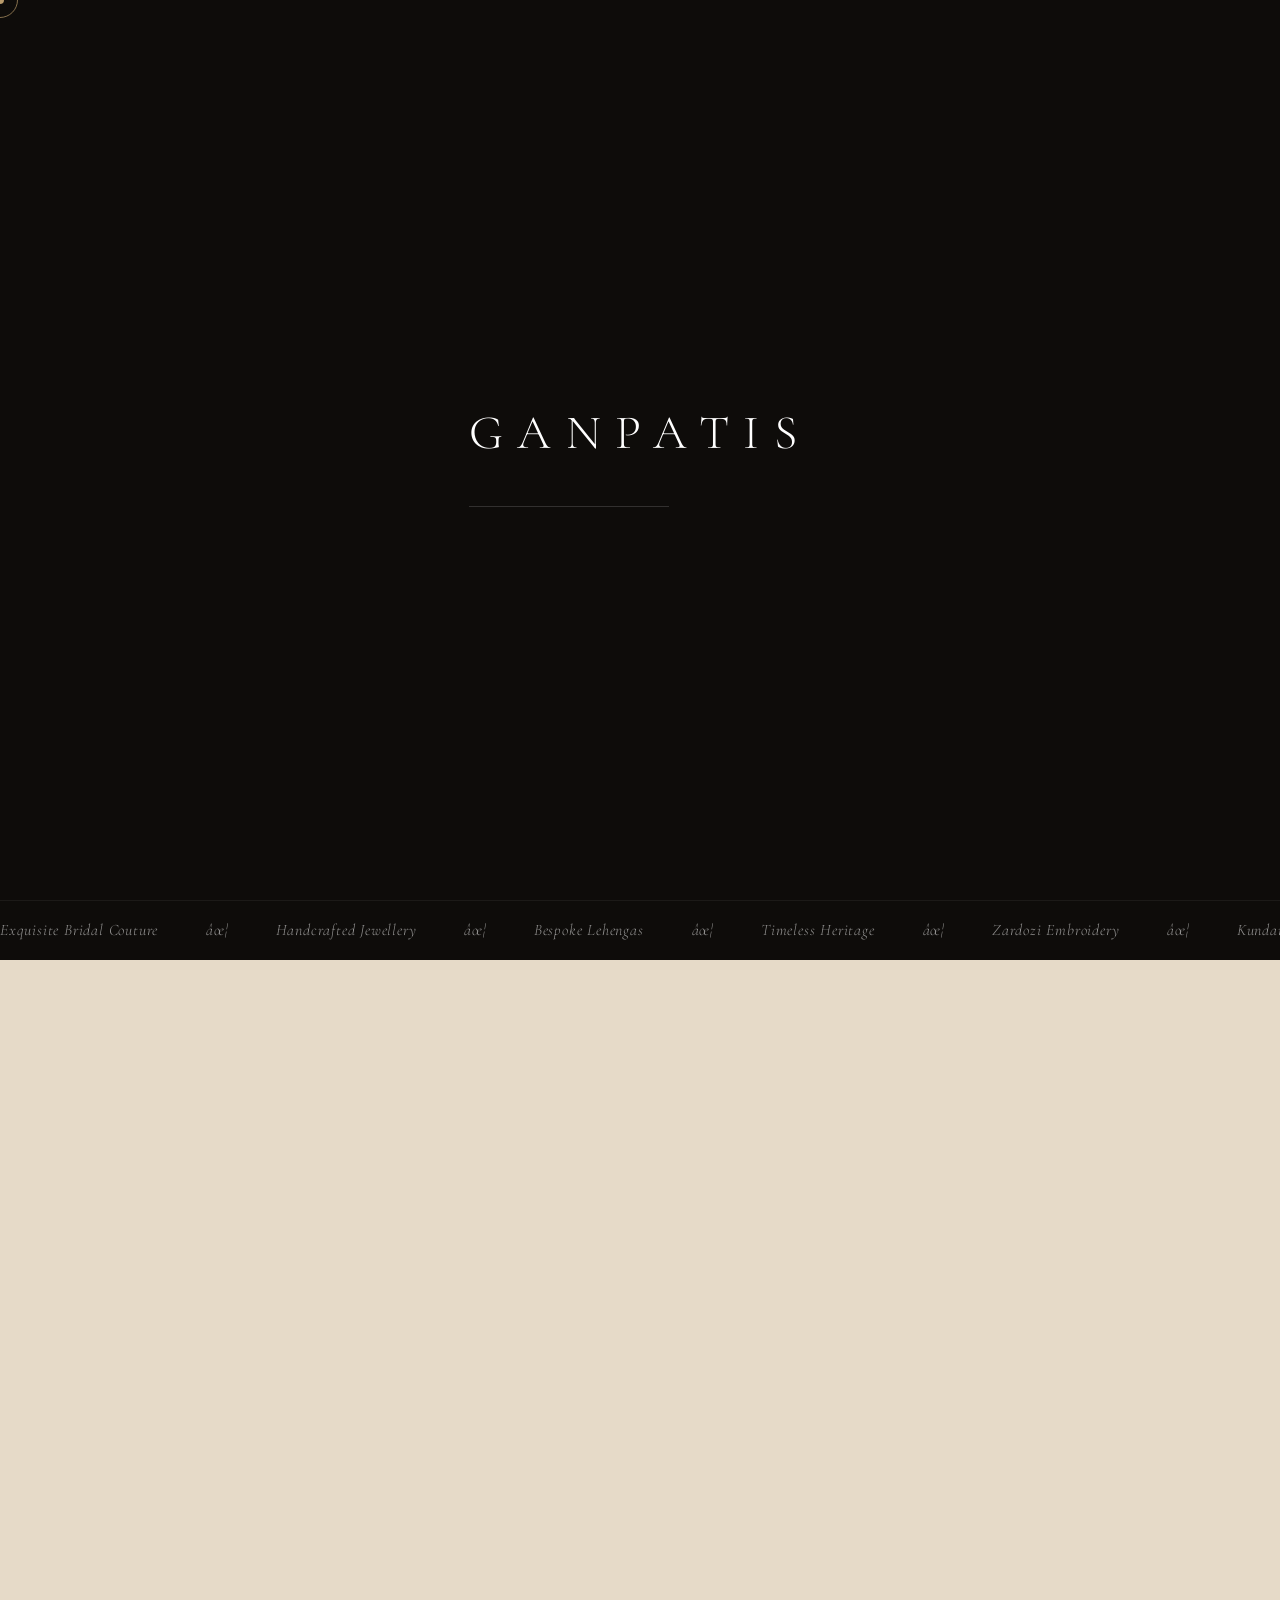
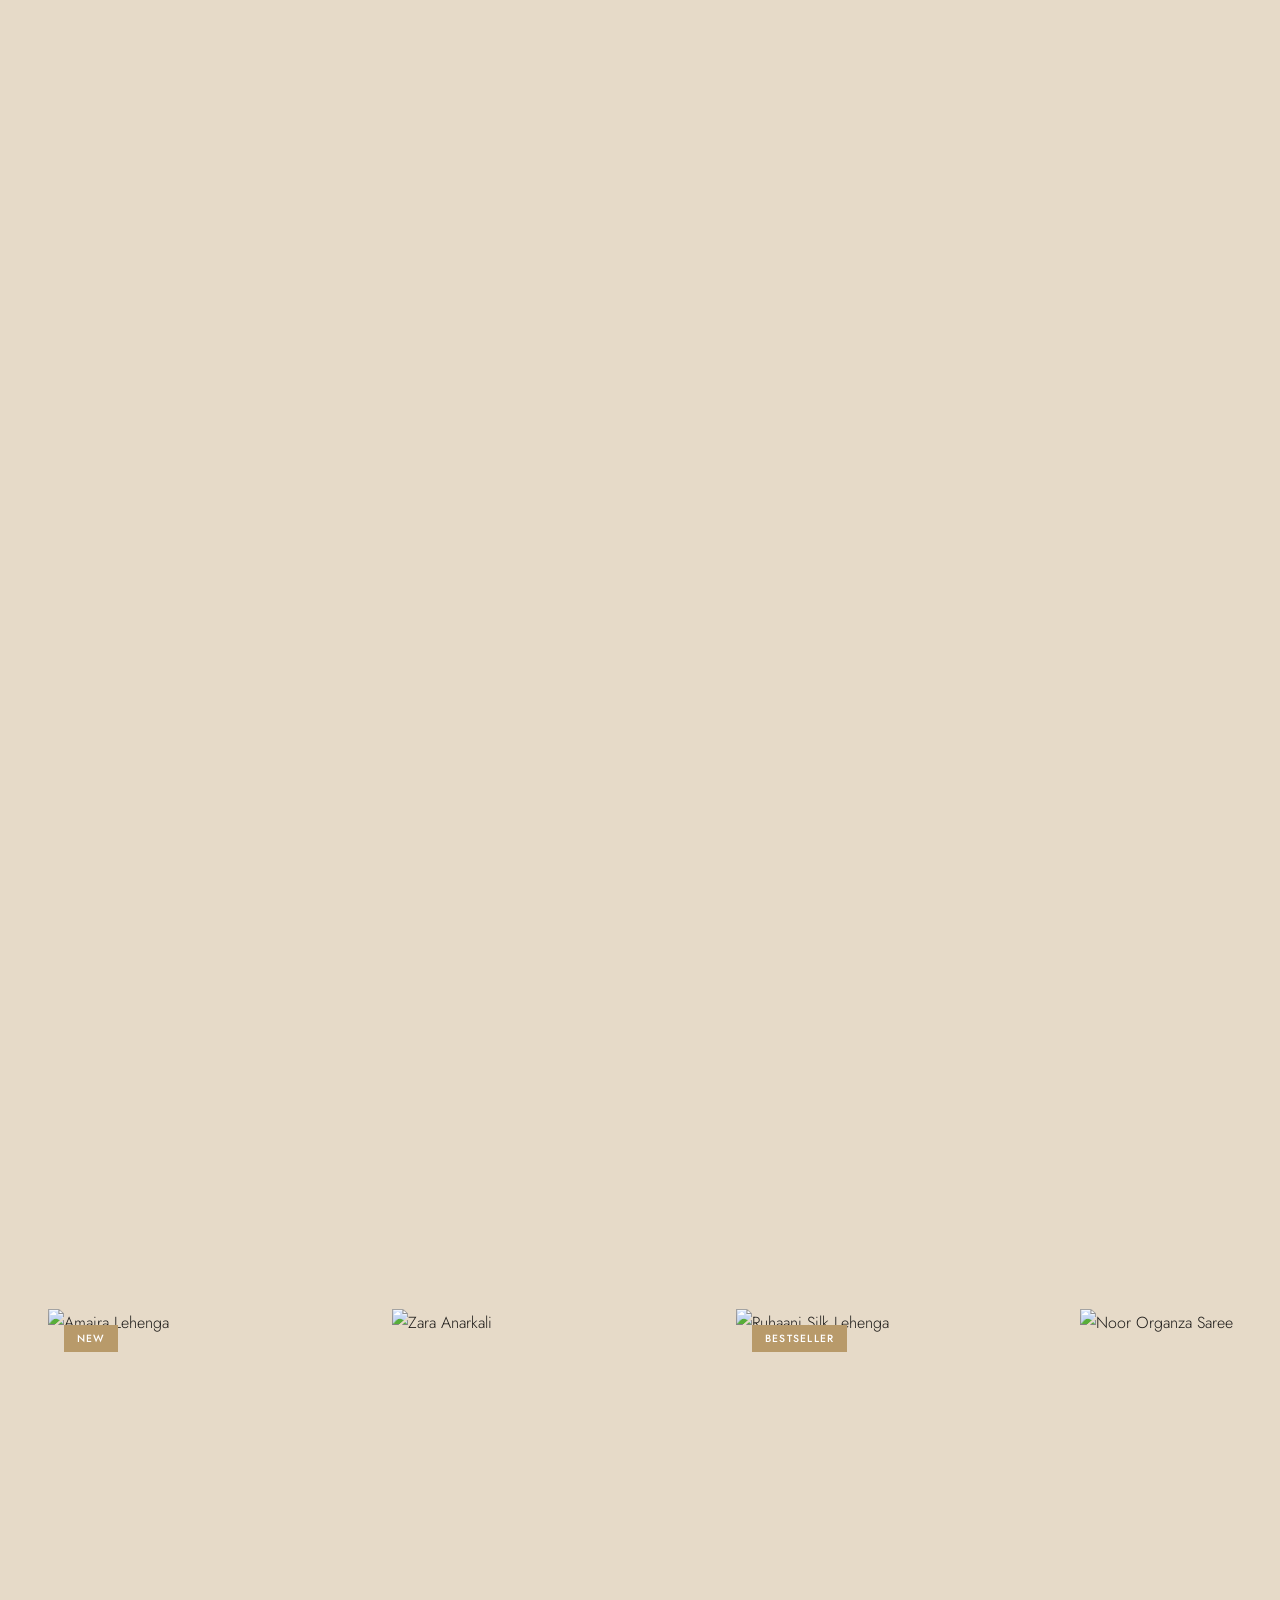
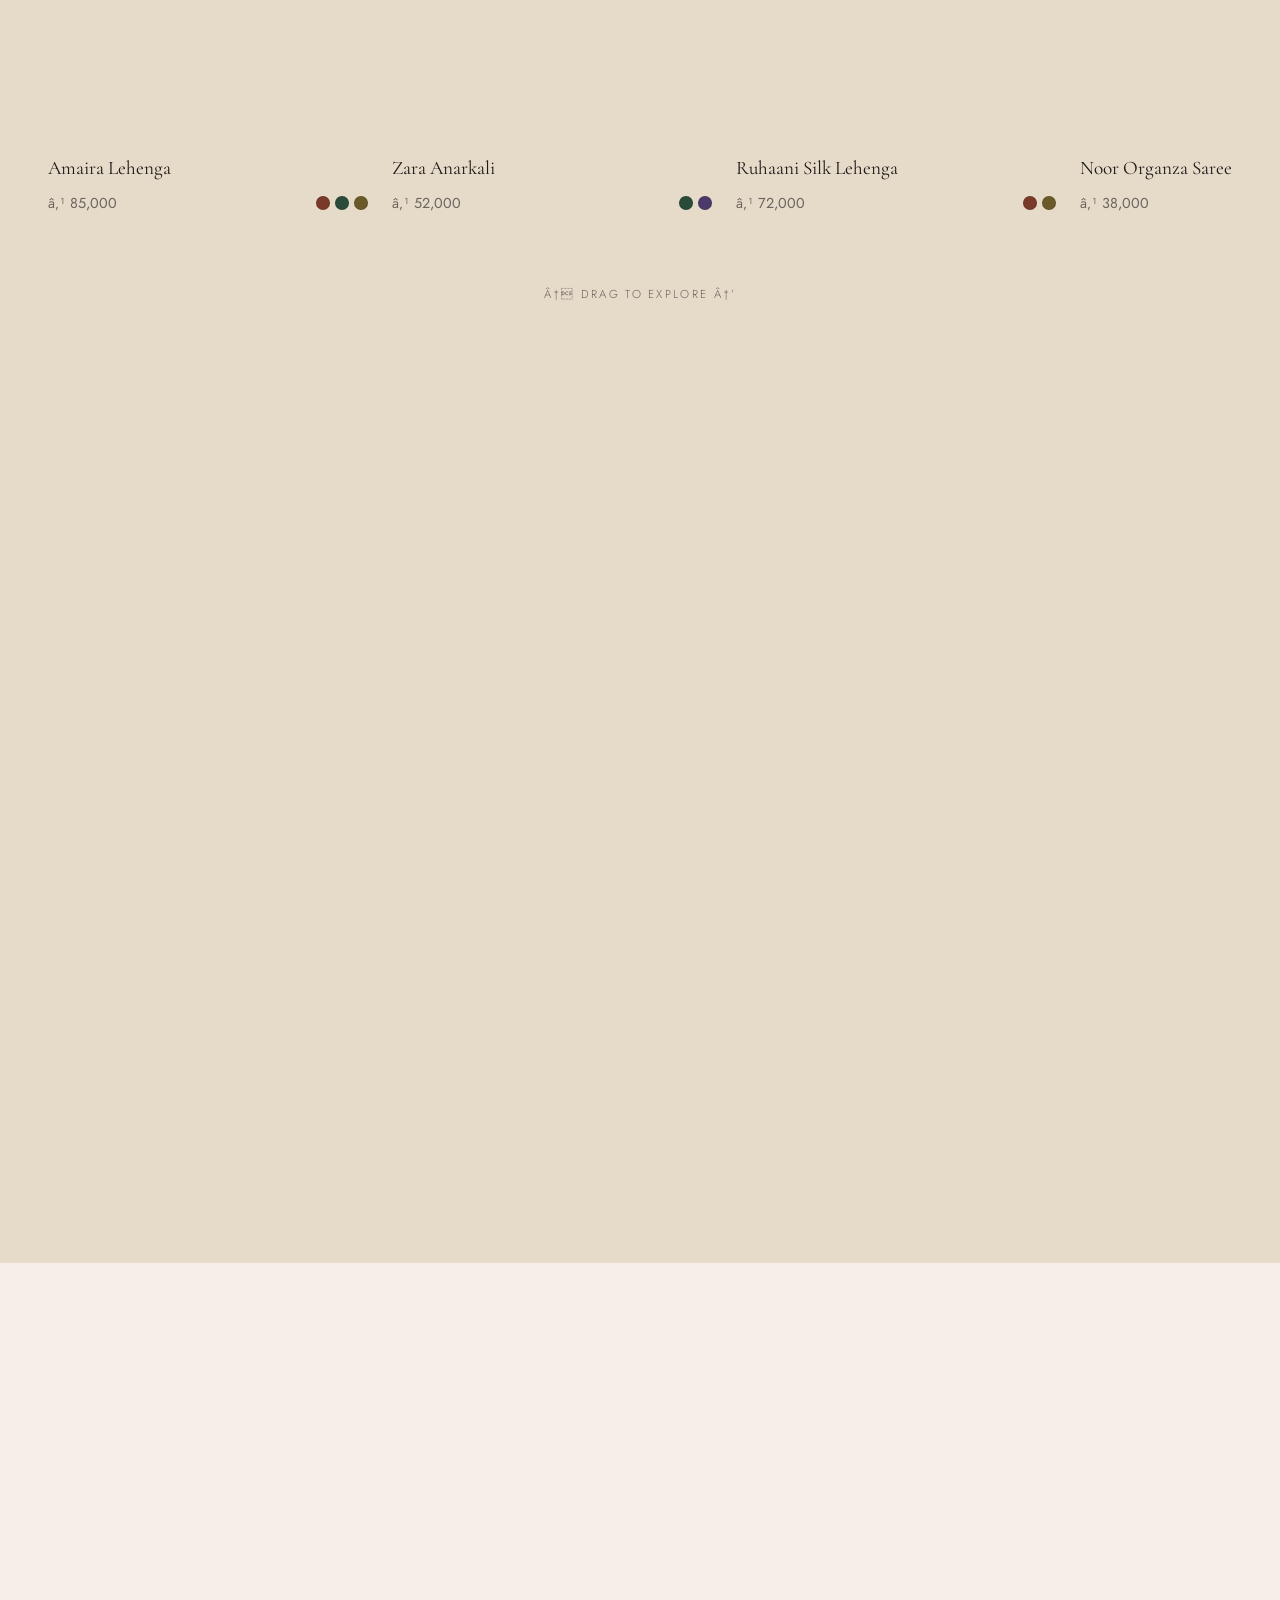
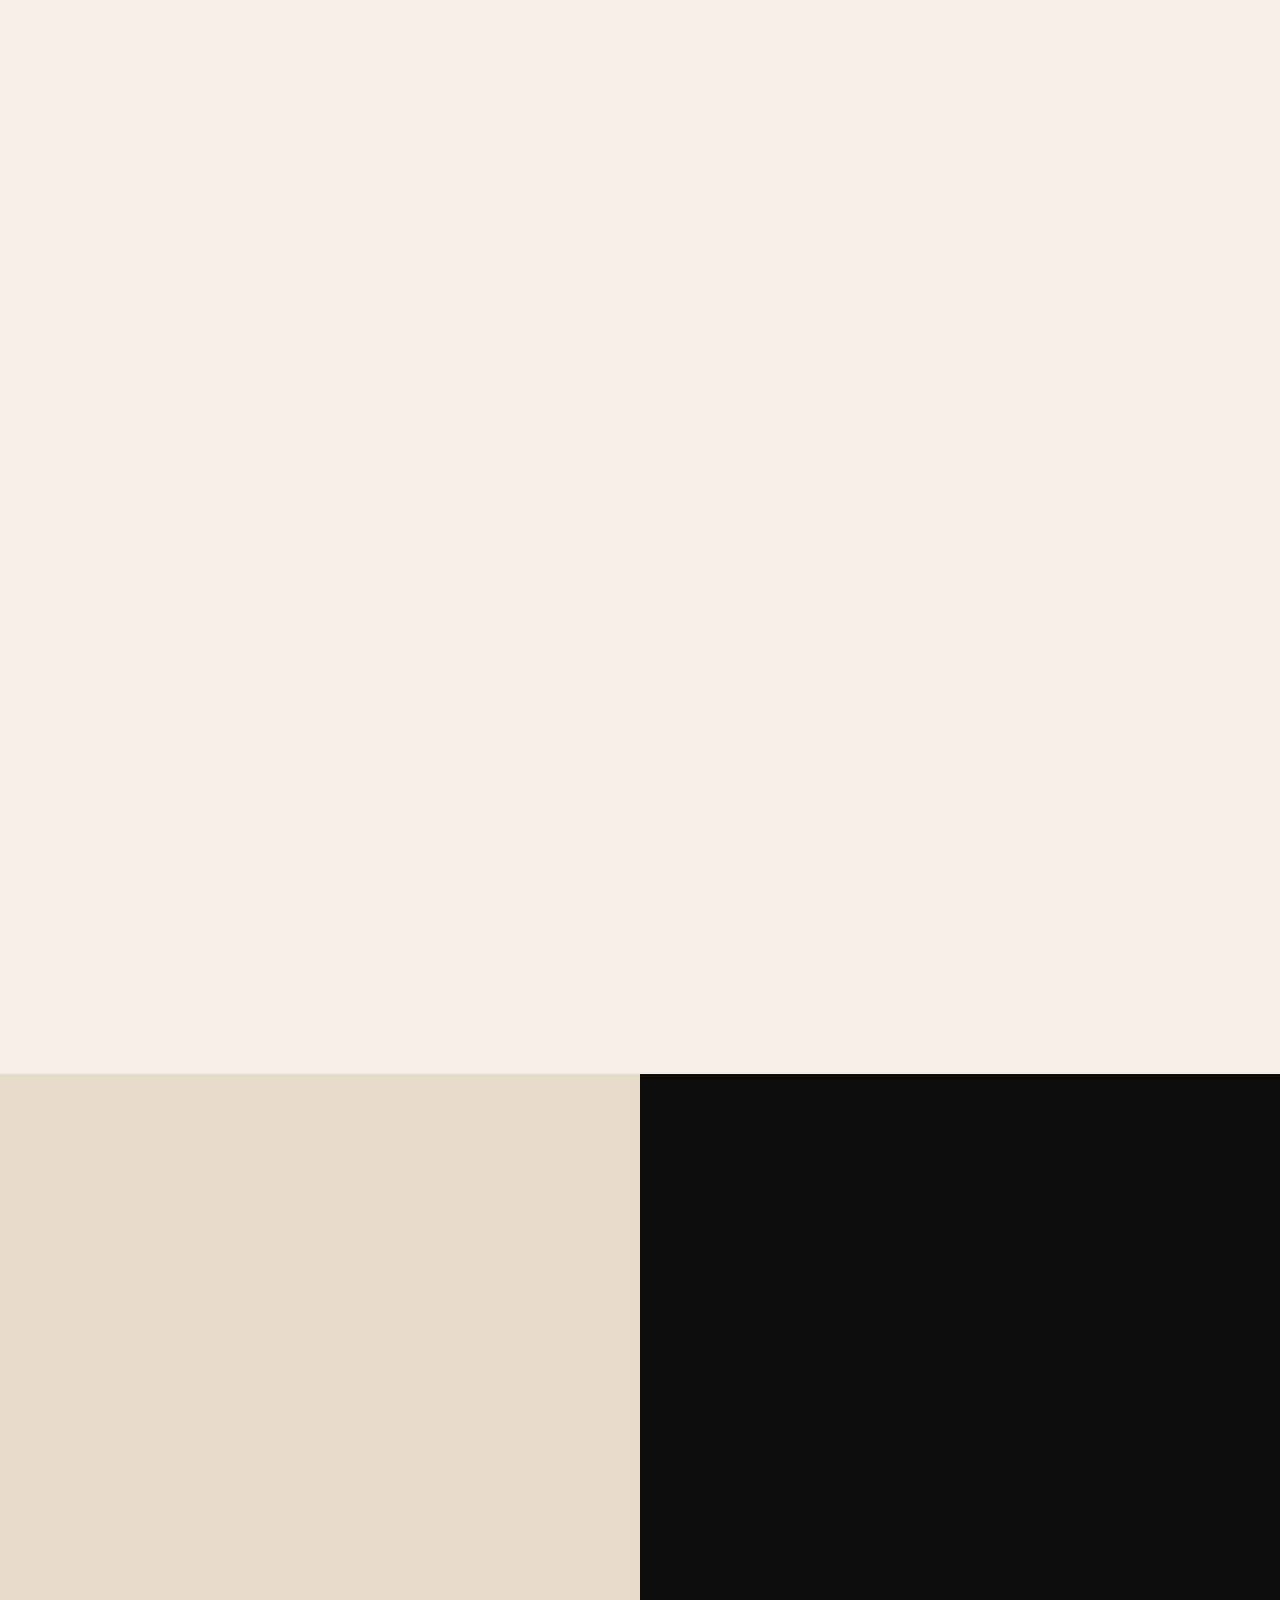
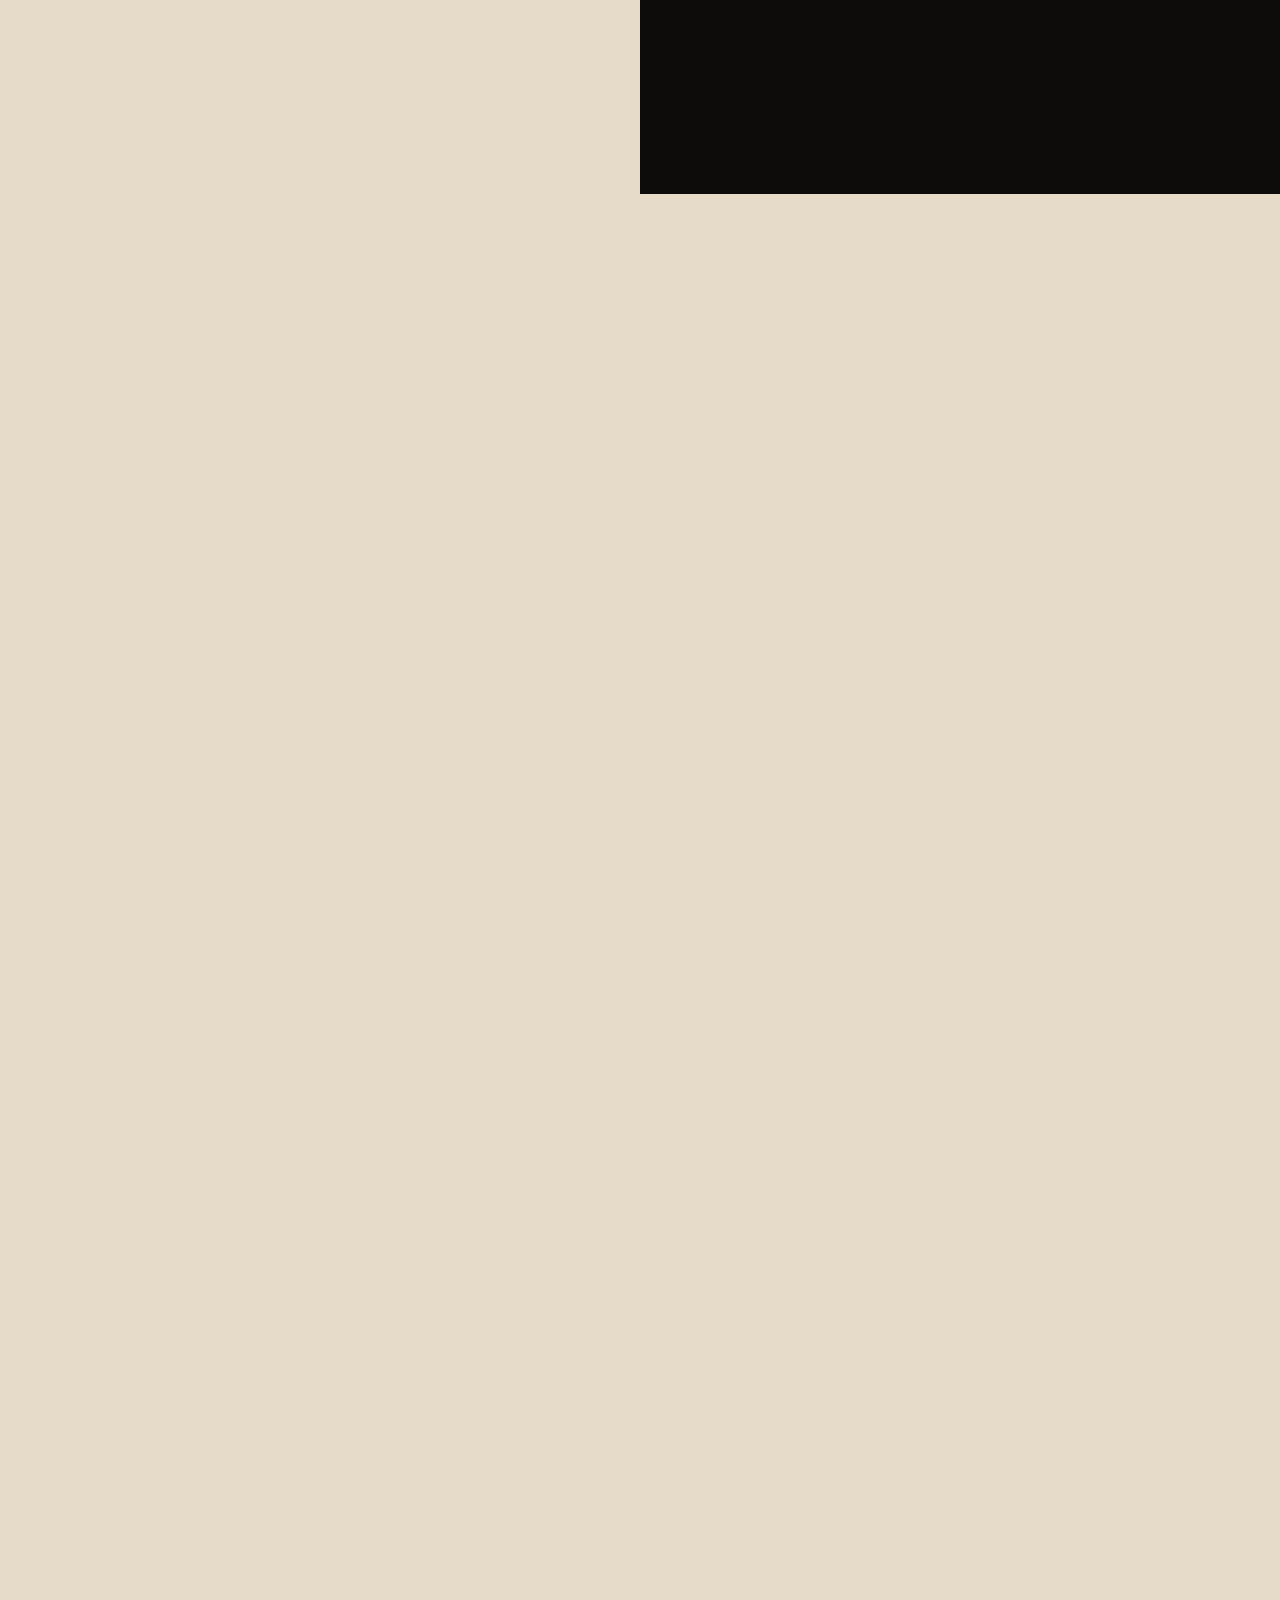
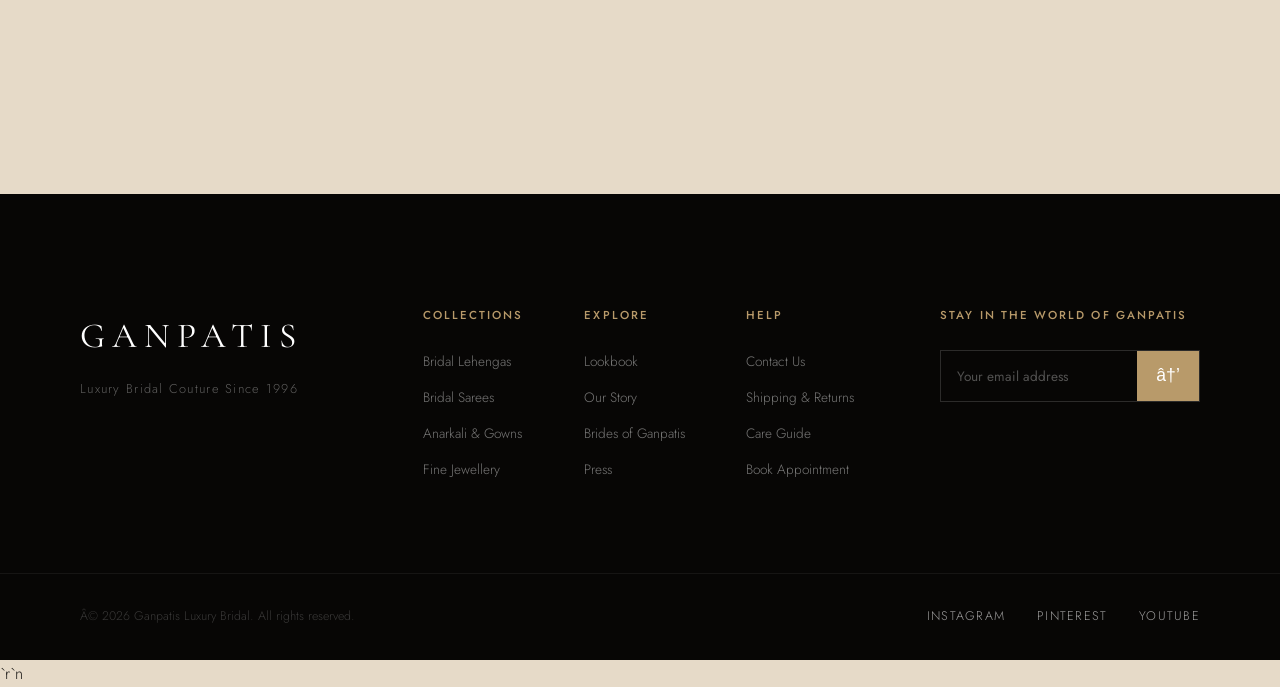
==== commit 6b07b401: "Optimize entire site for mobile, implementing full-screen hamburger menu, fixing layout grids and fo" ====
--- a/index.html
+++ b/index.html
@@ -1,10 +1,10 @@
-<!DOCTYPE html>
+﻿<!DOCTYPE html>
 <html lang="en">
 <head>
     <meta charset="UTF-8">
     <meta name="viewport" content="width=device-width, initial-scale=1.0">
-    <title>GANPATIS — Luxury Bridal Couture</title>
-    <meta name="description" content="Ganpatis — India's most celebrated luxury bridal couture house. Discover our handcrafted lehengas, sarees, and exquisite jewellery.">
+    <title>GANPATIS â€” Luxury Bridal Couture</title>
+    <meta name="description" content="Ganpatis â€” India's most celebrated luxury bridal couture house. Discover our handcrafted lehengas, sarees, and exquisite jewellery.">
     <link rel="preconnect" href="https://fonts.googleapis.com">
     <link rel="preconnect" href="https://fonts.gstatic.com" crossorigin>
     <link href="https://fonts.googleapis.com/css2?family=Cormorant+Garamond:ital,wght@0,300;0,400;0,500;0,600;1,300;1,400&family=Jost:wght@200;300;400;500;600&display=swap" rel="stylesheet">
@@ -241,7 +241,7 @@
             <span>Scroll</span>
             <div class="scroll-line"></div>
         </div>
-        <button class="hero-mute-btn" id="mute-btn" aria-label="Toggle sound">🔇</button>
+        <button class="hero-mute-btn" id="mute-btn" aria-label="Toggle sound">ðŸ”‡</button>
         <div class="hero-stat-strip">
             <div class="stat"><span class="stat-num">30+</span><span class="stat-label">Years of Legacy</span></div>
             <div class="stat-sep"></div>
@@ -255,29 +255,29 @@
     <div class="ticker-wrap">
         <div class="ticker">
             <span>Exquisite Bridal Couture</span>
-            <span>✦</span>
+            <span>âœ¦</span>
             <span>Handcrafted Jewellery</span>
-            <span>✦</span>
+            <span>âœ¦</span>
             <span>Bespoke Lehengas</span>
-            <span>✦</span>
+            <span>âœ¦</span>
             <span>Timeless Heritage</span>
-            <span>✦</span>
+            <span>âœ¦</span>
             <span>Zardozi Embroidery</span>
-            <span>✦</span>
+            <span>âœ¦</span>
             <span>Kundan & Polki</span>
-            <span>✦</span>
+            <span>âœ¦</span>
             <span>Exquisite Bridal Couture</span>
-            <span>✦</span>
+            <span>âœ¦</span>
             <span>Handcrafted Jewellery</span>
-            <span>✦</span>
+            <span>âœ¦</span>
             <span>Bespoke Lehengas</span>
-            <span>✦</span>
+            <span>âœ¦</span>
             <span>Timeless Heritage</span>
-            <span>✦</span>
+            <span>âœ¦</span>
             <span>Zardozi Embroidery</span>
-            <span>✦</span>
+            <span>âœ¦</span>
             <span>Kundan & Polki</span>
-            <span>✦</span>
+            <span>âœ¦</span>
         </div>
     </div>
 
@@ -289,7 +289,7 @@
         </div>
         <div class="editorial-body reveal-up d1">
             <p>Since 1996, Ganpati's offers a curated blend of traditional and contemporary fashion. Explore ethnic wear, bridal attire, accessories, and footwear for men and women.</p>
-            <a href="#" class="link-arrow">Read our story <span class="arrow">→</span></a>
+            <a href="#" class="link-arrow">Read our story <span class="arrow">â†’</span></a>
         </div>
         <div class="editorial-img-wrap reveal-up d2">
             <img src="assets/lookbook_detail.png" alt="Intricate Embroidery Detail">
@@ -308,7 +308,7 @@
                 <div class="col-img-wrap">
                     <img src="https://ganpatis.in/cdn/shop/files/39_2.jpg?crop=region&crop_height=1925&crop_left=0&crop_top=185&crop_width=1290&v=1782479377&width=900" alt="Bridal Lehenga">
                     <div class="col-overlay">
-                        <span>Shop Now →</span>
+                        <span>Shop Now â†’</span>
                     </div>
                 </div>
                 <div class="col-info">
@@ -321,7 +321,7 @@
                 <a href="#" class="col-item reveal-up d1">
                     <div class="col-img-wrap">
                         <img src="https://ganpatis.in/cdn/shop/files/IMG_1502_JPG.jpg?crop=region&crop_height=2400&crop_left=92&crop_top=0&crop_width=1608&v=1782477518&width=900" alt="Sarees">
-                        <div class="col-overlay"><span>Shop Now →</span></div>
+                        <div class="col-overlay"><span>Shop Now â†’</span></div>
                     </div>
                     <div class="col-info">
                         <h3>Bridal Sarees</h3>
@@ -331,7 +331,7 @@
                 <a href="#" class="col-item reveal-up d2">
                     <div class="col-img-wrap">
                         <img src="https://ganpatis.in/cdn/shop/files/GoStudio_8842.jpg?crop=region&crop_height=4002&crop_left=229&crop_top=0&crop_width=2681&v=1777967177&width=900" alt="Jewellery">
-                        <div class="col-overlay"><span>Shop Now →</span></div>
+                        <div class="col-overlay"><span>Shop Now â†’</span></div>
                     </div>
                     <div class="col-info">
                         <h3>Fine Jewellery</h3>
@@ -343,7 +343,7 @@
             <a href="#" class="col-item col-tall col-offset reveal-up d1">
                 <div class="col-img-wrap">
                     <img src="https://ganpatis.in/cdn/shop/files/DSC08765.jpg?crop=region&crop_height=3425&crop_left=0&crop_top=8&crop_width=2295&v=1779202365&width=900" alt="Anarkali">
-                    <div class="col-overlay"><span>Shop Now →</span></div>
+                    <div class="col-overlay"><span>Shop Now â†’</span></div>
                 </div>
                 <div class="col-info">
                     <h3>Anarkali & Gowns</h3>
@@ -365,12 +365,12 @@
         </div>
     </section>
 
-    <!-- NEW ARRIVALS — Horizontal Scroll -->
+    <!-- NEW ARRIVALS â€” Horizontal Scroll -->
     <section class="arrivals-section" id="new-arrivals">
         <div class="section-header reveal-up">
             <p class="overline">Instagram Collection</p>
             <h2 class="split-text">New Arrivals</h2>
-            <a href="#" class="see-all">See All →</a>
+            <a href="#" class="see-all">See All â†’</a>
         </div>
         <!-- Horizontal scroll track -->
         <div class="hscroll-wrap">
@@ -383,7 +383,7 @@
                     </div>
                     <div class="product-info">
                         <h4>Amaira Lehenga</h4>
-                        <div class="price-row"><span class="price">₹ 85,000</span><span class="swatches"><span class="sw s1"></span><span class="sw s2"></span><span class="sw s3"></span></span></div>
+                        <div class="price-row"><span class="price">â‚¹ 85,000</span><span class="swatches"><span class="sw s1"></span><span class="sw s2"></span><span class="sw s3"></span></span></div>
                     </div>
                 </div>
                 <div class="product-card">
@@ -393,7 +393,7 @@
                     </div>
                     <div class="product-info">
                         <h4>Zara Anarkali</h4>
-                        <div class="price-row"><span class="price">₹ 52,000</span><span class="swatches"><span class="sw s2"></span><span class="sw s4"></span></span></div>
+                        <div class="price-row"><span class="price">â‚¹ 52,000</span><span class="swatches"><span class="sw s2"></span><span class="sw s4"></span></span></div>
                     </div>
                 </div>
                 <div class="product-card">
@@ -404,7 +404,7 @@
                     </div>
                     <div class="product-info">
                         <h4>Ruhaani Silk Lehenga</h4>
-                        <div class="price-row"><span class="price">₹ 72,000</span><span class="swatches"><span class="sw s1"></span><span class="sw s3"></span></span></div>
+                        <div class="price-row"><span class="price">â‚¹ 72,000</span><span class="swatches"><span class="sw s1"></span><span class="sw s3"></span></span></div>
                     </div>
                 </div>
                 <div class="product-card">
@@ -414,7 +414,7 @@
                     </div>
                     <div class="product-info">
                         <h4>Noor Organza Saree</h4>
-                        <div class="price-row"><span class="price">₹ 38,000</span>
+                        <div class="price-row"><span class="price">â‚¹ 38,000</span>
                         <span class="swatches"><span class="sw s4"></span><span class="sw s2"></span></span>
                     </div>
                 </div>
@@ -427,7 +427,7 @@
                 </div>
                 <div class="product-info">
                     <h4>Riya Zari Saree</h4>
-                    <div class="price-row"><span class="price">₹ 58,000</span><span class="swatches"><span class="sw s1"></span><span class="sw s3"></span></span></div>
+                    <div class="price-row"><span class="price">â‚¹ 58,000</span><span class="swatches"><span class="sw s1"></span><span class="sw s3"></span></span></div>
                 </div>
             </div>
             <div class="product-card">
@@ -437,7 +437,7 @@
                 </div>
                 <div class="product-info">
                     <h4>Priya Bridal Set</h4>
-                    <div class="price-row"><span class="price">₹ 96,000</span><span class="swatches"><span class="sw s2"></span><span class="sw s4"></span></span></div>
+                    <div class="price-row"><span class="price">â‚¹ 96,000</span><span class="swatches"><span class="sw s2"></span><span class="sw s4"></span></span></div>
                 </div>
             </div>
             <div class="product-card">
@@ -448,7 +448,7 @@
                 </div>
                 <div class="product-info">
                     <h4>Meera Chanderi</h4>
-                    <div class="price-row"><span class="price">₹ 44,000</span><span class="swatches"><span class="sw s3"></span></span></div>
+                    <div class="price-row"><span class="price">â‚¹ 44,000</span><span class="swatches"><span class="sw s3"></span></span></div>
                 </div>
             </div>
             <div class="product-card">
@@ -458,13 +458,13 @@
                 </div>
                 <div class="product-info">
                     <h4>Kavya Velvet Lehenga</h4>
-                    <div class="price-row"><span class="price">₹ 1,10,000</span><span class="swatches"><span class="sw s1"></span><span class="sw s4"></span></span></div>
+                    <div class="price-row"><span class="price">â‚¹ 1,10,000</span><span class="swatches"><span class="sw s1"></span><span class="sw s4"></span></span></div>
                 </div>
             </div>
         </div>
         </div>
         <div class="hscroll-hint">
-            <span class="hscroll-drag">← Drag to Explore →</span>
+            <span class="hscroll-drag">â† Drag to Explore â†’</span>
         </div>
     </section>
 
@@ -533,18 +533,18 @@
         </div>
         <div class="testimonials-track">
             <div class="testimonial-card reveal-up">
-                <div class="stars">★★★★★</div>
+                <div class="stars">â˜…â˜…â˜…â˜…â˜…</div>
                 <p class="testi-text">"Amazing experience we are from canada we loved the lehanga and the reception one was also from your store ill mention that when i get the pictures but really guys loved your store both of our lehangas were customised thankyou"</p>
                 <div class="testi-bride">
                     <div class="testi-avatar">M</div>
                     <div>
                         <h5>Mankirat Kaur</h5>
-                        <span>Bride — Canada</span>
+                        <span>Bride â€” Canada</span>
                     </div>
                 </div>
             </div>
             <div class="testimonial-card reveal-up d1">
-                <div class="stars">★★★★★</div>
+                <div class="stars">â˜…â˜…â˜…â˜…â˜…</div>
                 <p class="testi-text">"This lehenga exceeded my expectations. The detailing is delicate and elegant. Received so many compliments, definitely worth it!"</p>
                 <div class="testi-bride">
                     <div class="testi-avatar">M</div>
@@ -555,7 +555,7 @@
                 </div>
             </div>
             <div class="testimonial-card reveal-up d2">
-                <div class="stars">★★★★★</div>
+                <div class="stars">â˜…â˜…â˜…â˜…â˜…</div>
                 <p class="testi-text">"Absolutely loved this outfit from Ganpatis! The fit, sparkle, and elegance made me feel like royalty. Thank you for making my special day even more magical!"</p>
                 <div class="testi-bride">
                     <div class="testi-avatar">R</div>
@@ -612,12 +612,12 @@
                 <h6>Stay in the world of Ganpatis</h6>
                 <div class="newsletter-form">
                     <input type="email" placeholder="Your email address" id="newsletter-email">
-                    <button>→</button>
+                    <button>â†’</button>
                 </div>
             </div>
         </div>
         <div class="footer-bottom">
-            <p>© 2026 Ganpatis Luxury Bridal. All rights reserved.</p>
+            <p>Â© 2026 Ganpatis Luxury Bridal. All rights reserved.</p>
             <div class="footer-social">
                 <a href="#">Instagram</a>
                 <a href="#">Pinterest</a>
@@ -627,5 +627,6 @@
     </footer>
 
     <script src="script.js"></script>
-</body>
+<script src="mobile-menu.js"></script>`r`n</body>
 </html>
+
--- a/styles.css
+++ b/styles.css
@@ -1096,8 +1096,38 @@
 @media (max-width: 900px) {
     .navbar { padding: 1.5rem 2rem; }
     .navbar.scrolled { padding: 1.2rem 2rem; }
-    .nav-left, .nav-right { display: none; }
-    .hamburger { display: flex; }
+    
+    /* Mobile Menu Overlay */
+    .nav-mega-links {
+        position: fixed;
+        top: 0; left: 0; right: 0; bottom: 0;
+        background: var(--c-dark) !important;
+        flex-direction: column;
+        justify-content: center;
+        align-items: center;
+        opacity: 0;
+        pointer-events: none;
+        transition: opacity 0.4s var(--ease);
+        z-index: 900;
+        border: none !important;
+    }
+    .nav-mega-links.open {
+        opacity: 1;
+        pointer-events: auto;
+    }
+    .nav-mega-links .nav-item { width: 100%; text-align: center; }
+    .nav-mega-links .nav-link {
+        font-size: 1.6rem;
+        color: #fff !important;
+        display: block;
+        padding: 1rem;
+    }
+    .mega-dropdown { display: none !important; }
+    
+    .hamburger { display: flex; z-index: 1000; position: relative; }
+    .hamburger.open span:nth-child(1) { transform: translateY(6px) rotate(45deg); background: #fff; }
+    .hamburger.open span:nth-child(2) { transform: translateY(-6px) rotate(-45deg); background: #fff; }
+
     .hero-stat-strip { gap: 2rem; padding: 1.5rem 2rem; }
     .editorial-intro { grid-template-columns: 1fr; padding: 5rem 2rem; }
     .editorial-img-wrap { grid-column: 1; grid-row: auto; height: 400px; }
@@ -1111,6 +1141,11 @@
     .jewellery-right { padding: 5rem 2rem; }
     .testimonials-track { grid-template-columns: 1fr; }
     .collections-section { padding: 5rem 2rem 8rem; }
+
+    /* Footer Mobile Adjustments */
+    .footer-top { padding: 5rem 2rem; }
+    .footer-nav { grid-template-columns: 1fr; gap: 2rem; }
+    .footer-bottom { flex-direction: column; gap: 1rem; padding: 2rem; text-align: center; }
 }
 
 /* ============================
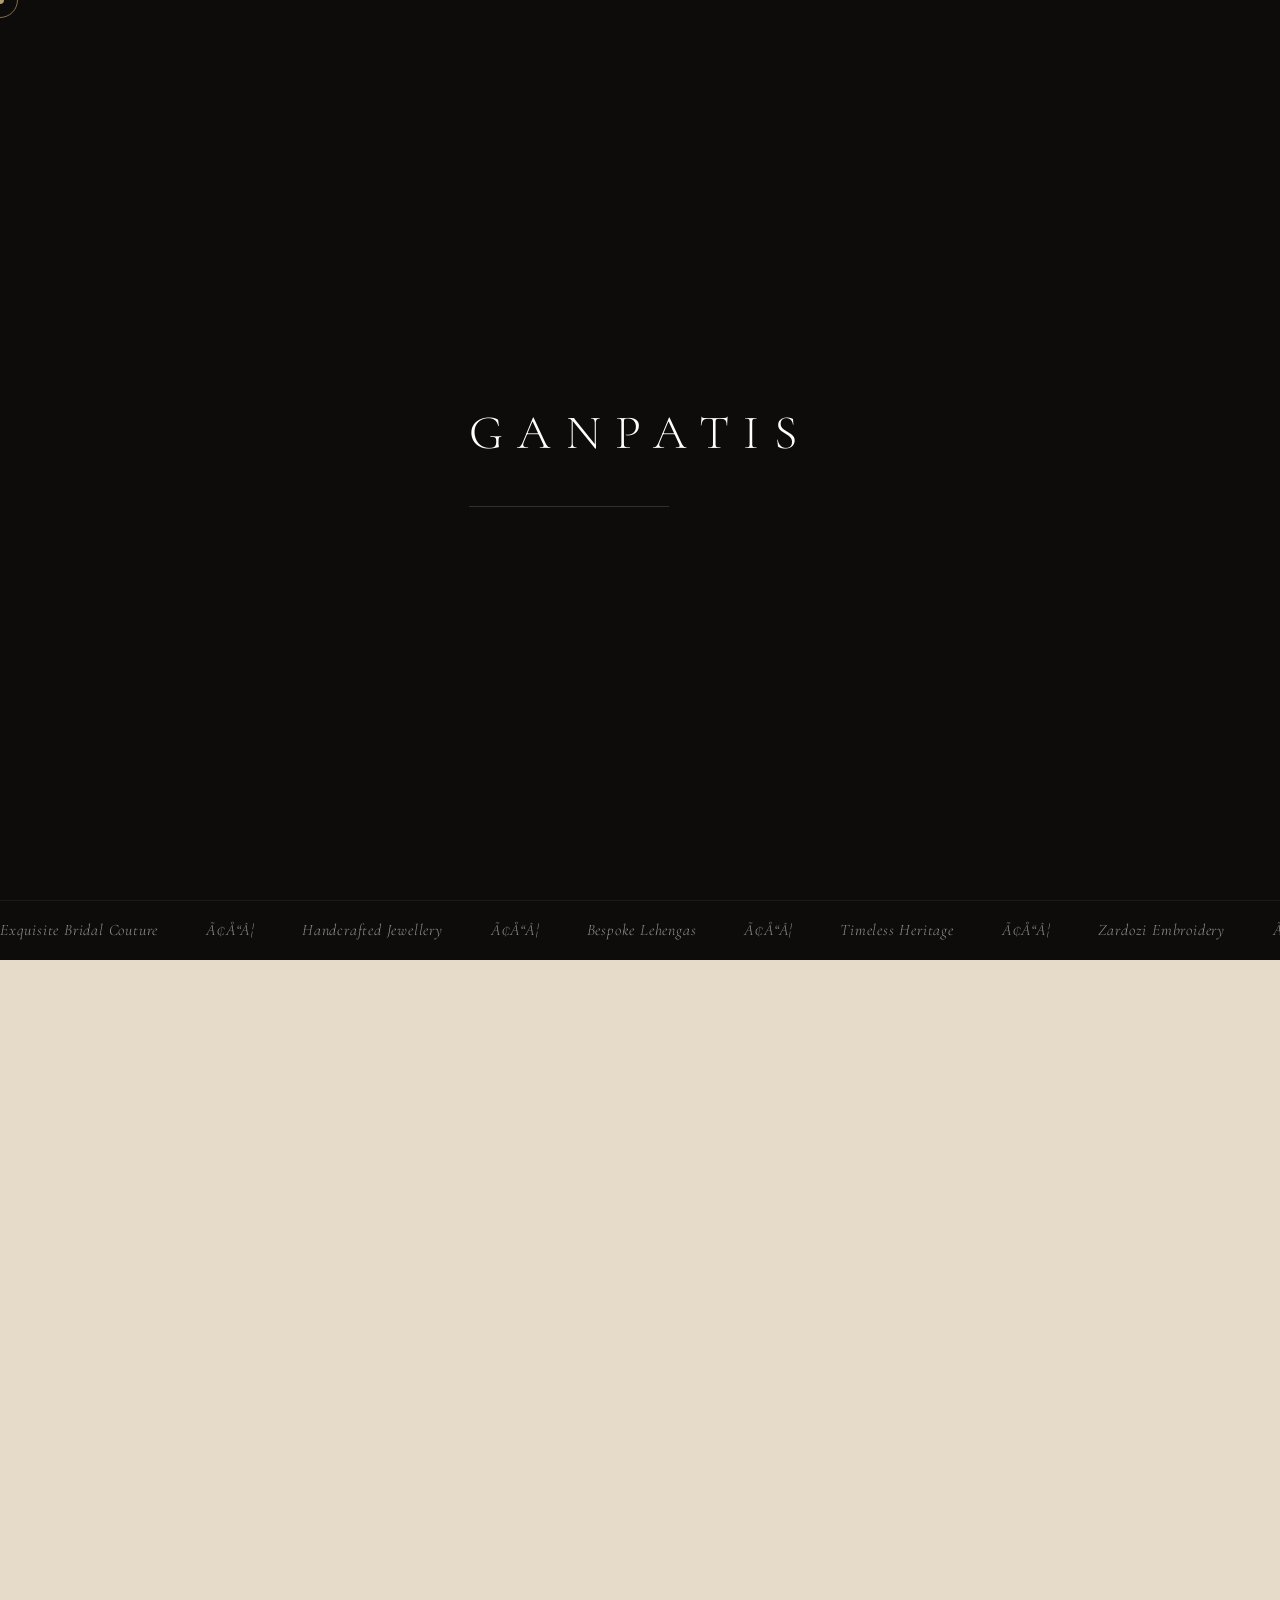
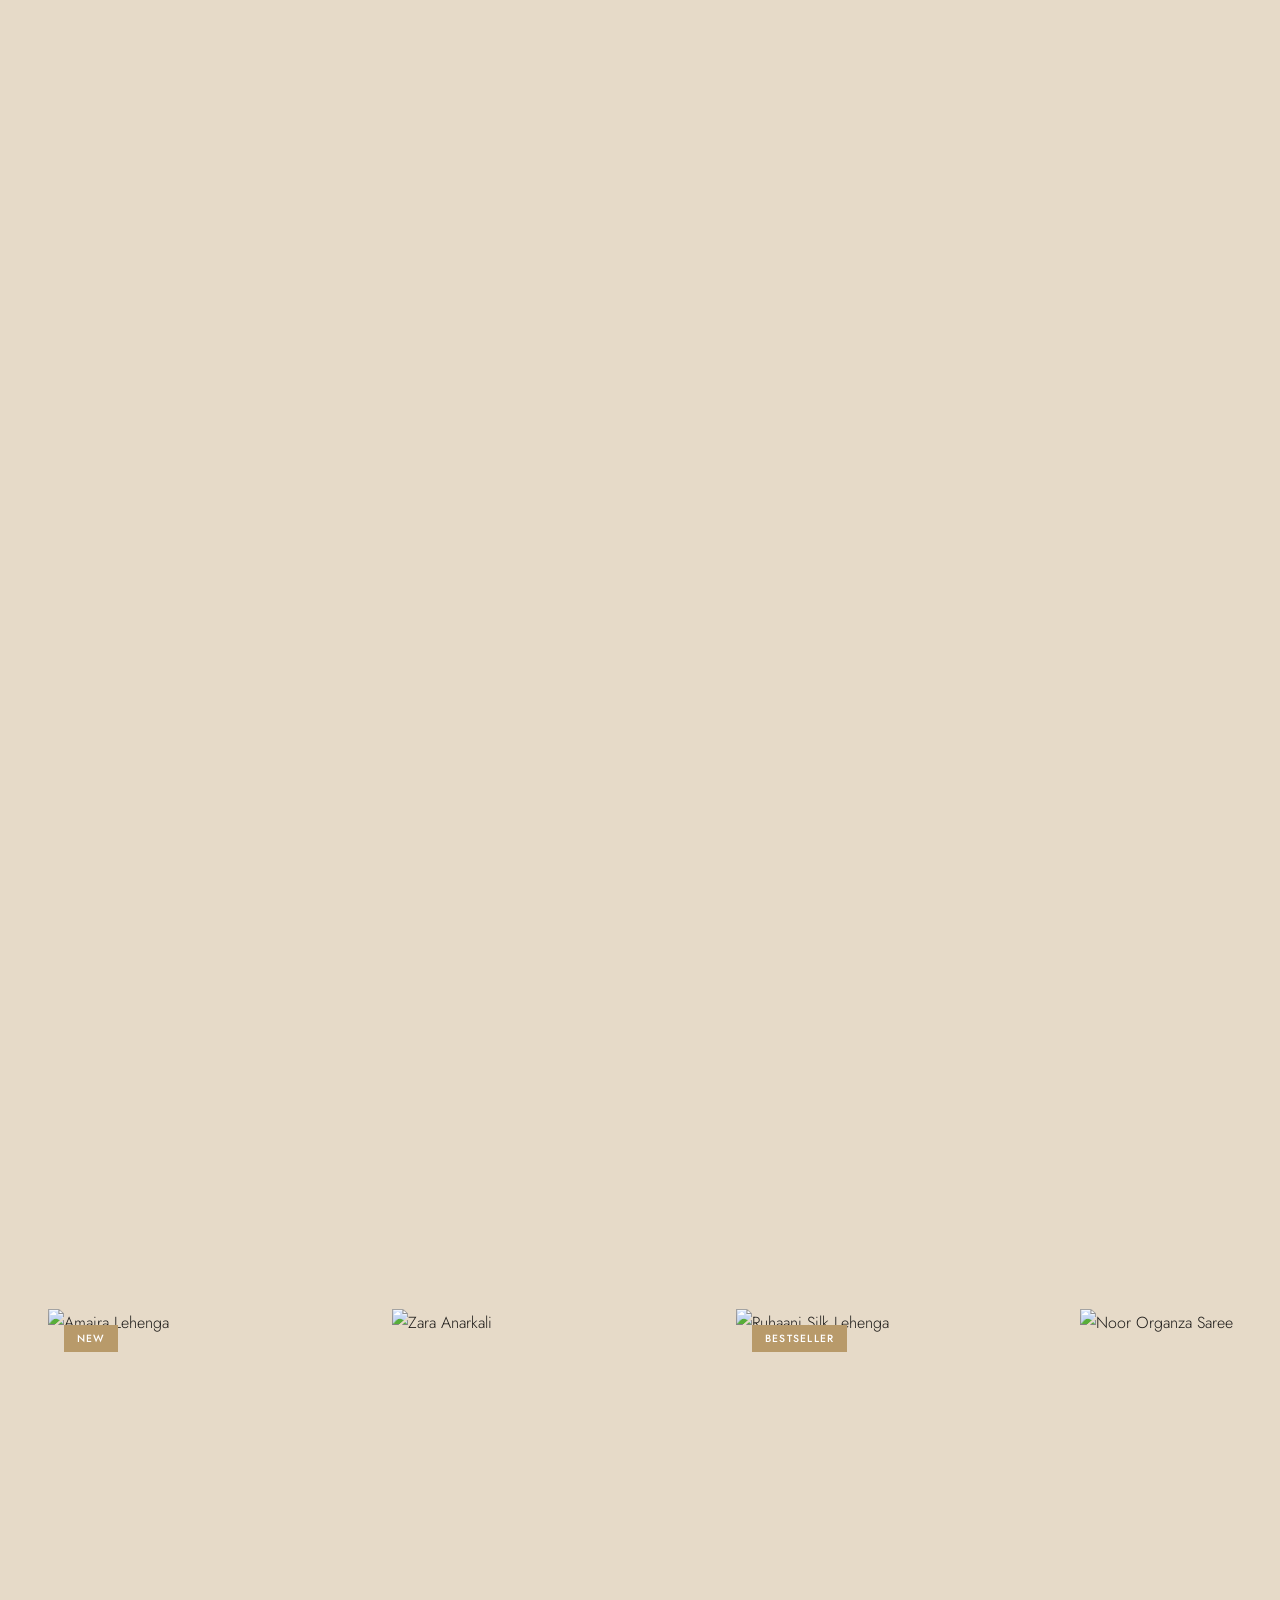
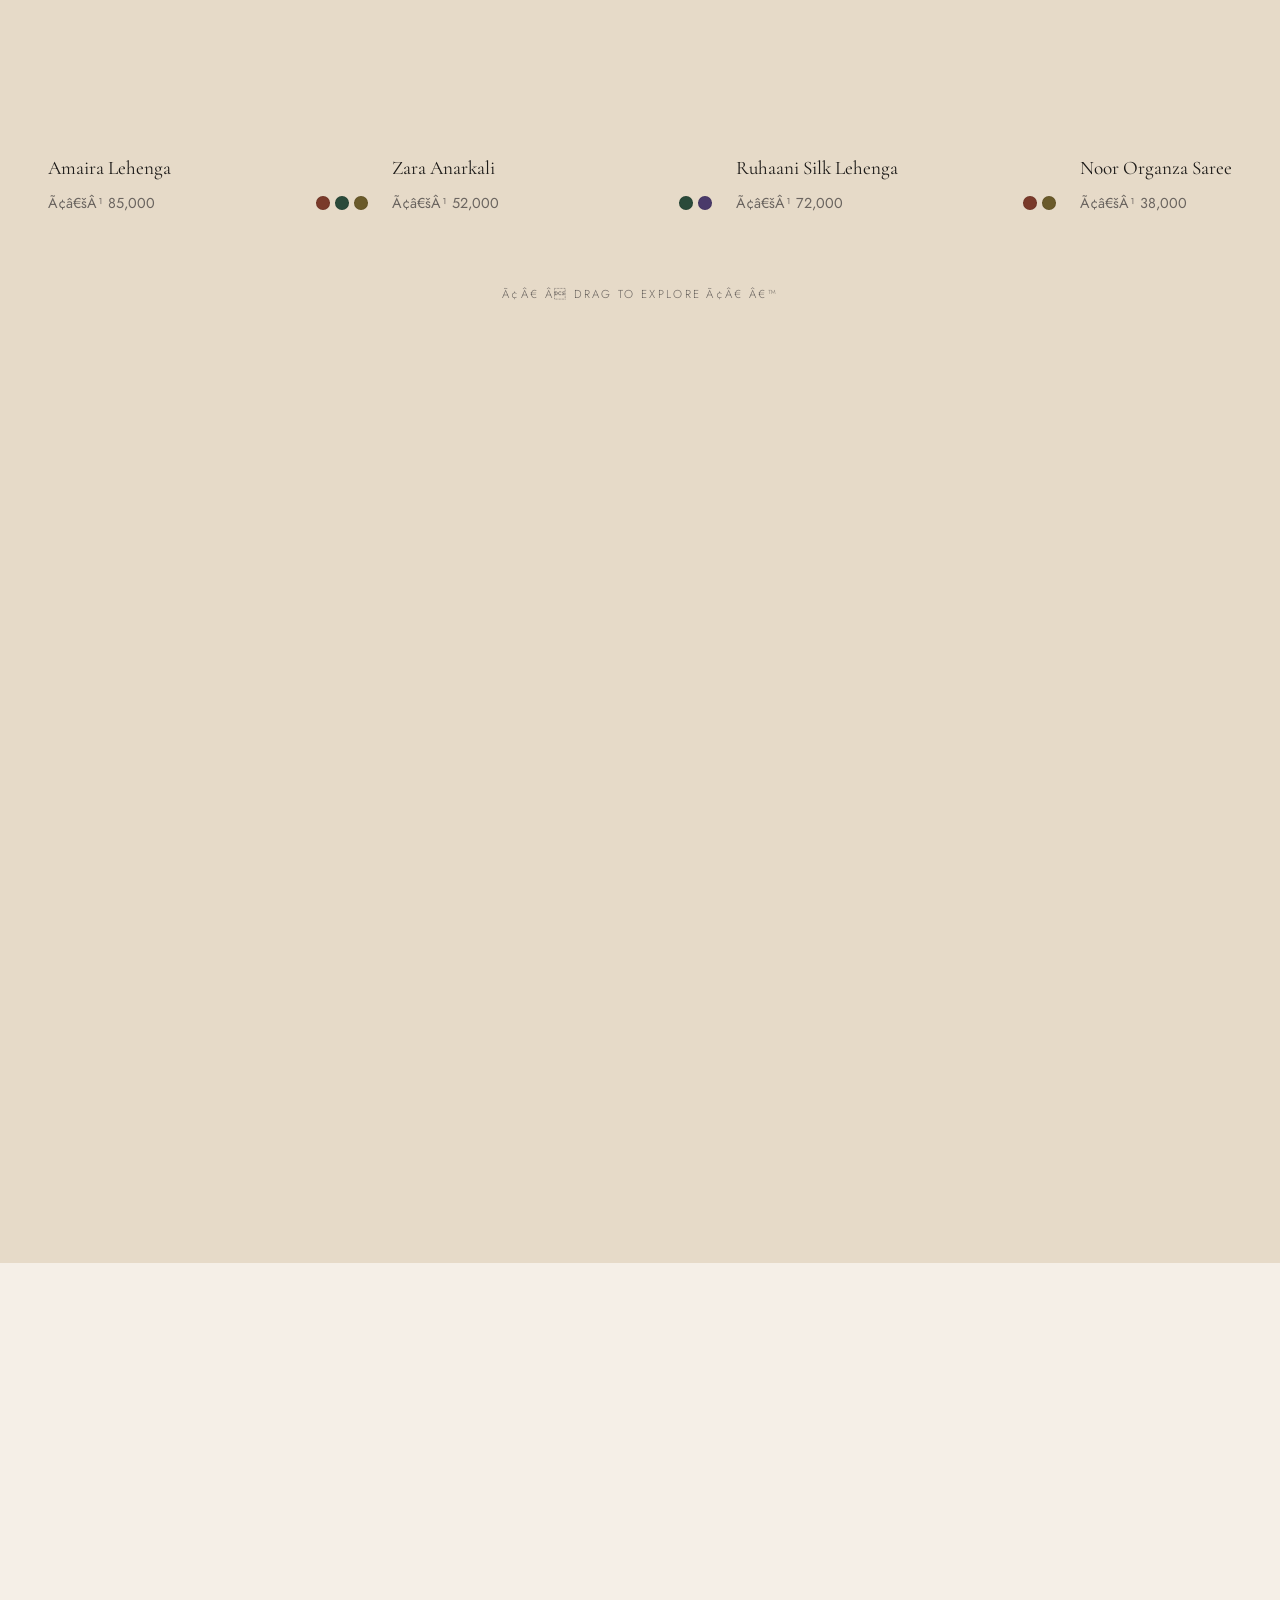
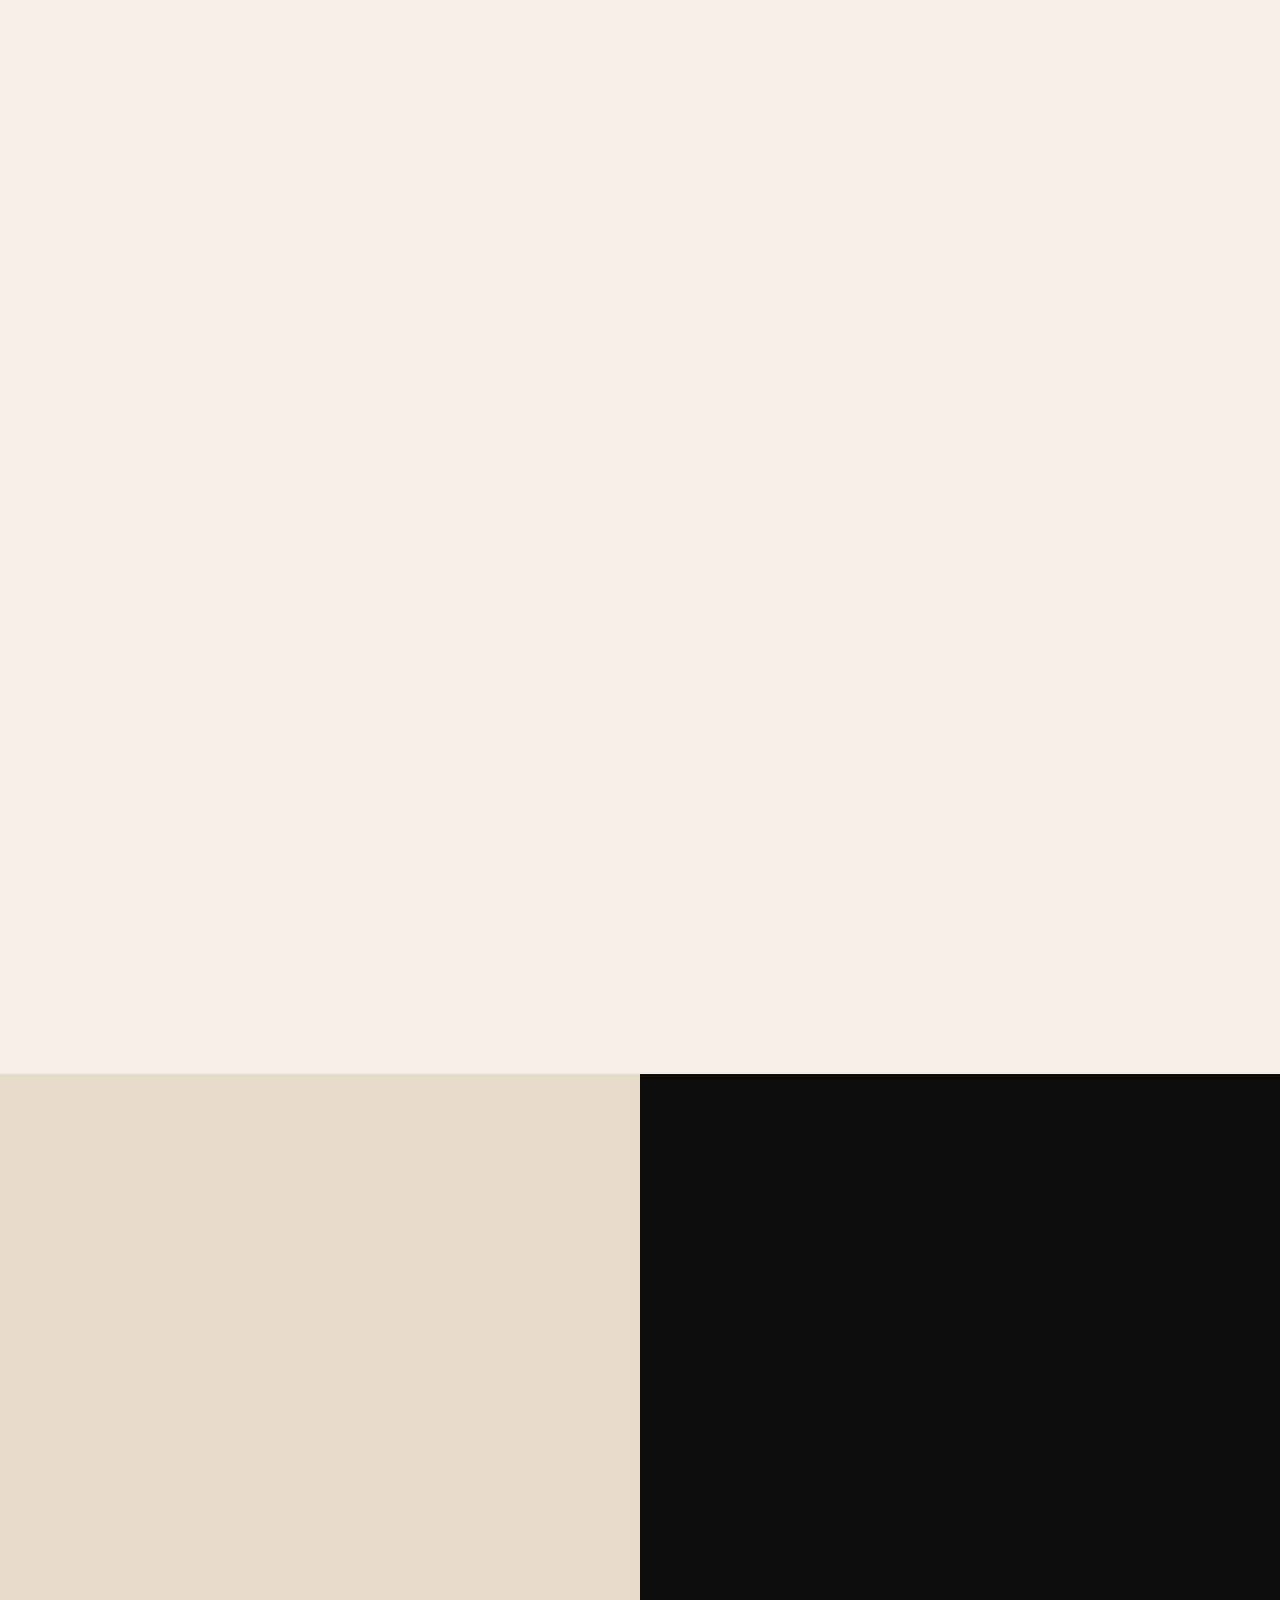
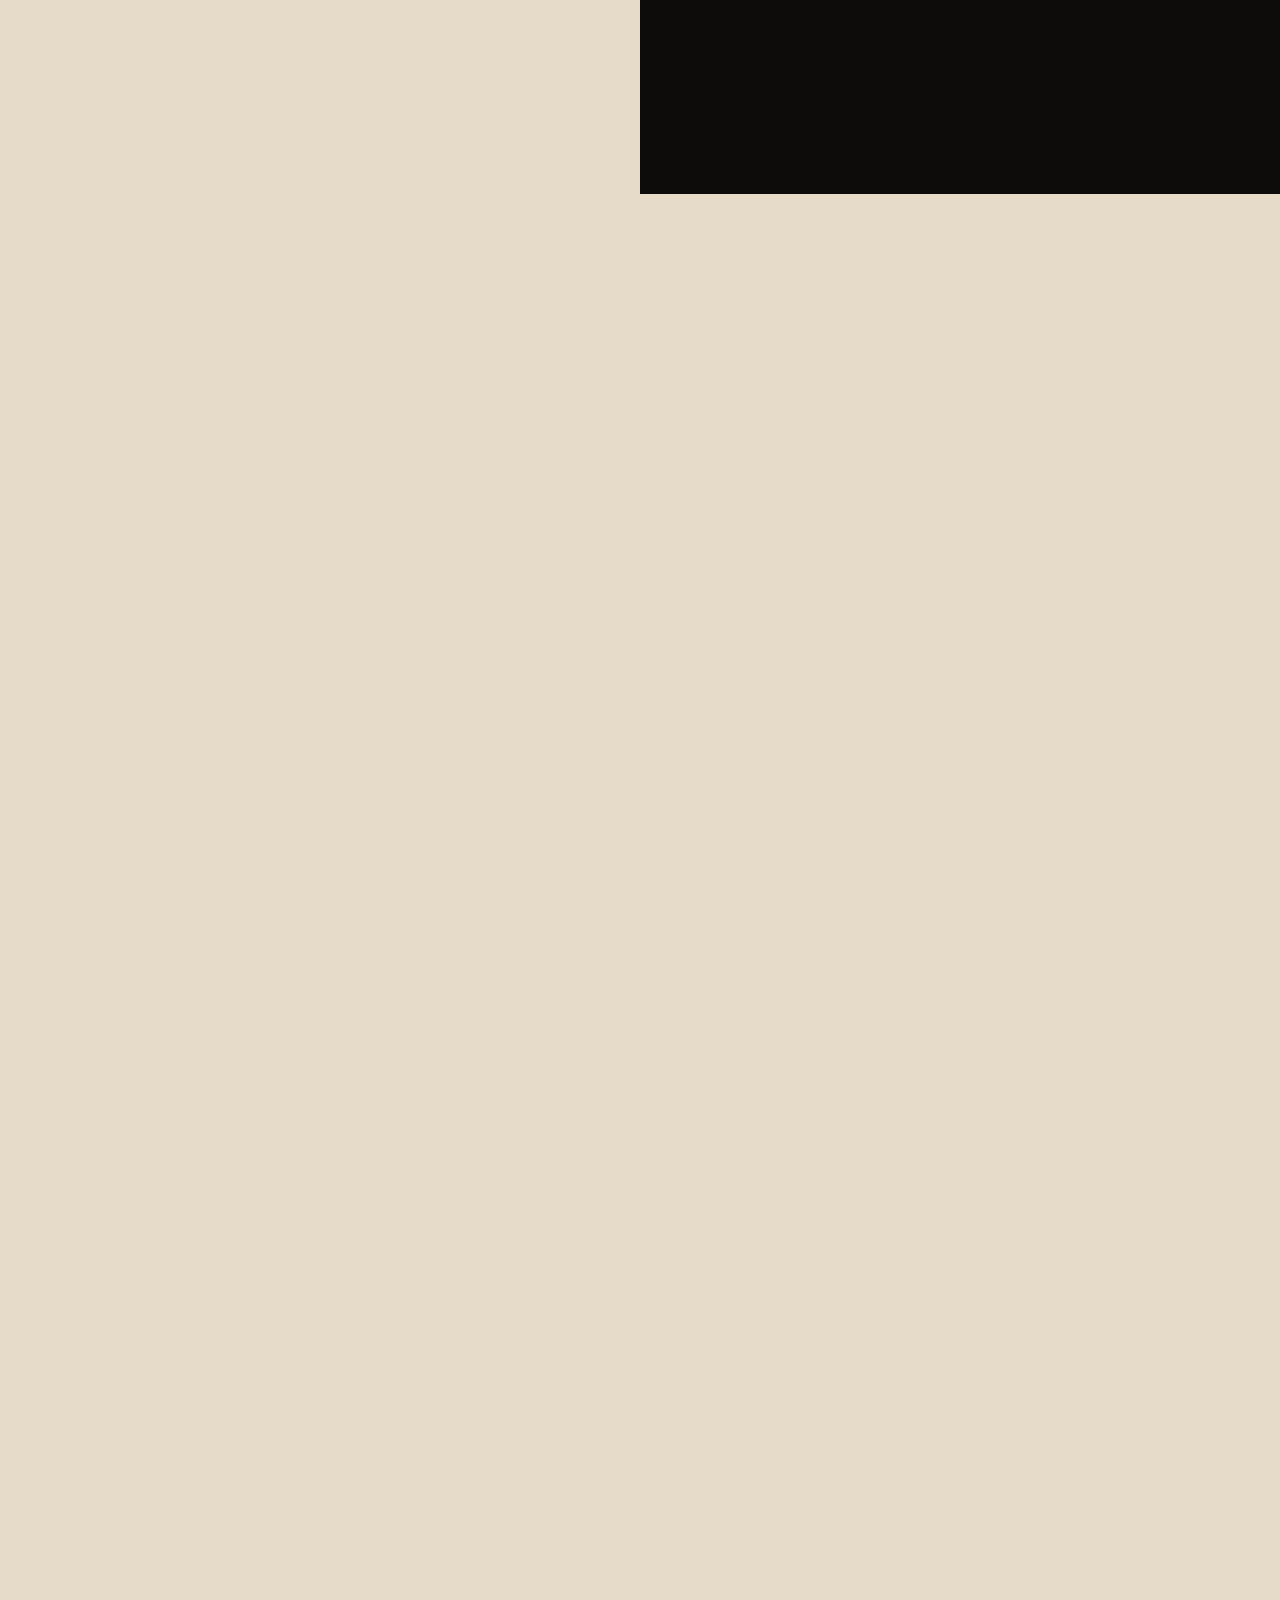
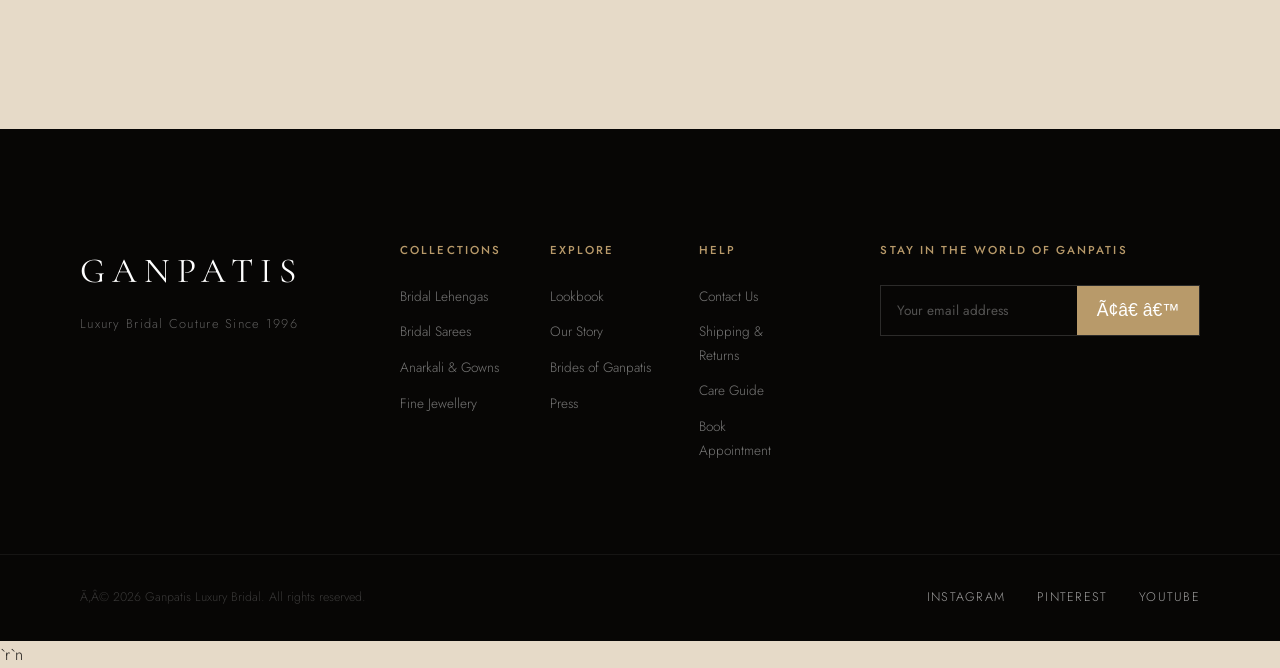
==== commit c4cdd6ee: "Create Men's inventory page and wire up all Men's mega-dropdown navigation links" ====
--- a/index.html
+++ b/index.html
@@ -3,8 +3,8 @@
 <head>
     <meta charset="UTF-8">
     <meta name="viewport" content="width=device-width, initial-scale=1.0">
-    <title>GANPATIS â€” Luxury Bridal Couture</title>
-    <meta name="description" content="Ganpatis â€” India's most celebrated luxury bridal couture house. Discover our handcrafted lehengas, sarees, and exquisite jewellery.">
+    <title>GANPATIS Ã¢â‚¬â€ Luxury Bridal Couture</title>
+    <meta name="description" content="Ganpatis Ã¢â‚¬â€ India's most celebrated luxury bridal couture house. Discover our handcrafted lehengas, sarees, and exquisite jewellery.">
     <link rel="preconnect" href="https://fonts.googleapis.com">
     <link rel="preconnect" href="https://fonts.gstatic.com" crossorigin>
     <link href="https://fonts.googleapis.com/css2?family=Cormorant+Garamond:ital,wght@0,300;0,400;0,500;0,600;1,300;1,400&family=Jost:wght@200;300;400;500;600&display=swap" rel="stylesheet">
@@ -144,42 +144,42 @@
 
             <!-- DESIGNERS -->
             <div class="nav-item has-dropdown">
-                <a href="#" class="nav-link">Designers</a>
+                <a href="designers.html" class="nav-link">Designers</a>
                 <div class="mega-dropdown mega-dropdown--wide mega-dropdown--designers">
                     <div class="mega-col">
-                        <a href="#">Al Ustaad By Ganpati's</a>
-                        <a href="#">Ablissa</a>
-                        <a href="#">Ankit V Kapoor</a>
-                        <a href="#">Artimen</a>
-                        <a href="#">Ayushi Maniar</a>
-                        <a href="#">Casa Nostra</a>
-                    </div>
-                    <div class="mega-col">
-                        <a href="#">Dilli Darzi</a>
-                        <a href="#">Duet Luxurry</a>
-                        <a href="#">Ganpati's</a>
-                        <a href="#">Gopi Vaid</a>
-                        <a href="#">Jade By Ashima</a>
-                        <a href="#">Joules By Radhika</a>
-                        <a href="#" class="mega-link-gold">Juhi Bengani</a>
-                        <a href="#" class="mega-link-gold">Label Foram Patel</a>
-                        <a href="#" class="mega-link-gold">Label Niti Bothra</a>
-                    </div>
-                    <div class="mega-col">
-                        <a href="#">Label Sanya Gulati</a>
-                        <a href="#">Mandira Wirk</a>
-                        <a href="#">Matsya</a>
-                        <a href="#">Nero</a>
-                        <a href="#" class="mega-link-gold">Obeile Khan</a>
-                        <a href="#">Paarsh</a>
-                    </div>
-                    <div class="mega-col">
-                        <a href="#">Sasha By Charu Arora</a>
-                        <a href="#" class="mega-link-gold">Shalki</a>
-                        <a href="#" class="mega-link-gold">Sheen By Harsheen</a>
-                        <a href="#">Sheetal Batra</a>
-                        <a href="#">Soup By Sougat Paul</a>
-                        <a href="#">Wearrara</a>
+                        <a href="designers.html?filter=al-ustaad">Al Ustaad By Ganpati's</a>
+                        <a href="designers.html?filter=ablissa">Ablissa</a>
+                        <a href="designers.html?filter=ankit-v-kapoor">Ankit V Kapoor</a>
+                        <a href="designers.html?filter=artimen">Artimen</a>
+                        <a href="designers.html?filter=ayushi-maniar">Ayushi Maniar</a>
+                        <a href="designers.html?filter=casa-nostra">Casa Nostra</a>
+                    </div>
+                    <div class="mega-col">
+                        <a href="designers.html?filter=dilli-darzi">Dilli Darzi</a>
+                        <a href="designers.html?filter=duet-luxurry">Duet Luxurry</a>
+                        <a href="designers.html?filter=ganpati">Ganpati's</a>
+                        <a href="designers.html?filter=gopi-vaid">Gopi Vaid</a>
+                        <a href="designers.html?filter=jade-by-ashima">Jade By Ashima</a>
+                        <a href="designers.html?filter=joules-by-radhika">Joules By Radhika</a>
+                        <a href="designers.html?filter=juhi-bengani" class="mega-link-gold">Juhi Bengani</a>
+                        <a href="designers.html?filter=label-foram-patel" class="mega-link-gold">Label Foram Patel</a>
+                        <a href="designers.html?filter=label-niti-bothra" class="mega-link-gold">Label Niti Bothra</a>
+                    </div>
+                    <div class="mega-col">
+                        <a href="designers.html?filter=label-sanya-gulati">Label Sanya Gulati</a>
+                        <a href="designers.html?filter=mandira-wirk">Mandira Wirk</a>
+                        <a href="designers.html?filter=matsya">Matsya</a>
+                        <a href="designers.html?filter=nero">Nero</a>
+                        <a href="designers.html?filter=ohaila-khan" class="mega-link-gold">Obeile Khan</a>
+                        <a href="designers.html?filter=paarsh">Paarsh</a>
+                    </div>
+                    <div class="mega-col">
+                        <a href="designers.html?filter=sasha-by-charu-arora">Sasha By Charu Arora</a>
+                        <a href="designers.html?filter=shalki" class="mega-link-gold">Shalki</a>
+                        <a href="designers.html?filter=sheen-by-harsheen" class="mega-link-gold">Sheen By Harsheen</a>
+                        <a href="designers.html?filter=sheetal-batra">Sheetal Batra</a>
+                        <a href="designers.html?filter=soup-by-sougat-paul">Soup By Sougat Paul</a>
+                        <a href="designers.html?filter=wearrara">Wearrara</a>
                     </div>
                 </div>
             </div>
@@ -241,7 +241,7 @@
             <span>Scroll</span>
             <div class="scroll-line"></div>
         </div>
-        <button class="hero-mute-btn" id="mute-btn" aria-label="Toggle sound">ðŸ”‡</button>
+        <button class="hero-mute-btn" id="mute-btn" aria-label="Toggle sound">Ã°Å¸â€â€¡</button>
         <div class="hero-stat-strip">
             <div class="stat"><span class="stat-num">30+</span><span class="stat-label">Years of Legacy</span></div>
             <div class="stat-sep"></div>
@@ -255,29 +255,29 @@
     <div class="ticker-wrap">
         <div class="ticker">
             <span>Exquisite Bridal Couture</span>
-            <span>âœ¦</span>
+            <span>Ã¢Å“Â¦</span>
             <span>Handcrafted Jewellery</span>
-            <span>âœ¦</span>
+            <span>Ã¢Å“Â¦</span>
             <span>Bespoke Lehengas</span>
-            <span>âœ¦</span>
+            <span>Ã¢Å“Â¦</span>
             <span>Timeless Heritage</span>
-            <span>âœ¦</span>
+            <span>Ã¢Å“Â¦</span>
             <span>Zardozi Embroidery</span>
-            <span>âœ¦</span>
+            <span>Ã¢Å“Â¦</span>
             <span>Kundan & Polki</span>
-            <span>âœ¦</span>
+            <span>Ã¢Å“Â¦</span>
             <span>Exquisite Bridal Couture</span>
-            <span>âœ¦</span>
+            <span>Ã¢Å“Â¦</span>
             <span>Handcrafted Jewellery</span>
-            <span>âœ¦</span>
+            <span>Ã¢Å“Â¦</span>
             <span>Bespoke Lehengas</span>
-            <span>âœ¦</span>
+            <span>Ã¢Å“Â¦</span>
             <span>Timeless Heritage</span>
-            <span>âœ¦</span>
+            <span>Ã¢Å“Â¦</span>
             <span>Zardozi Embroidery</span>
-            <span>âœ¦</span>
+            <span>Ã¢Å“Â¦</span>
             <span>Kundan & Polki</span>
-            <span>âœ¦</span>
+            <span>Ã¢Å“Â¦</span>
         </div>
     </div>
 
@@ -289,7 +289,7 @@
         </div>
         <div class="editorial-body reveal-up d1">
             <p>Since 1996, Ganpati's offers a curated blend of traditional and contemporary fashion. Explore ethnic wear, bridal attire, accessories, and footwear for men and women.</p>
-            <a href="#" class="link-arrow">Read our story <span class="arrow">â†’</span></a>
+            <a href="#" class="link-arrow">Read our story <span class="arrow">Ã¢â€ â€™</span></a>
         </div>
         <div class="editorial-img-wrap reveal-up d2">
             <img src="assets/lookbook_detail.png" alt="Intricate Embroidery Detail">
@@ -308,7 +308,7 @@
                 <div class="col-img-wrap">
                     <img src="https://ganpatis.in/cdn/shop/files/39_2.jpg?crop=region&crop_height=1925&crop_left=0&crop_top=185&crop_width=1290&v=1782479377&width=900" alt="Bridal Lehenga">
                     <div class="col-overlay">
-                        <span>Shop Now â†’</span>
+                        <span>Shop Now Ã¢â€ â€™</span>
                     </div>
                 </div>
                 <div class="col-info">
@@ -321,7 +321,7 @@
                 <a href="#" class="col-item reveal-up d1">
                     <div class="col-img-wrap">
                         <img src="https://ganpatis.in/cdn/shop/files/IMG_1502_JPG.jpg?crop=region&crop_height=2400&crop_left=92&crop_top=0&crop_width=1608&v=1782477518&width=900" alt="Sarees">
-                        <div class="col-overlay"><span>Shop Now â†’</span></div>
+                        <div class="col-overlay"><span>Shop Now Ã¢â€ â€™</span></div>
                     </div>
                     <div class="col-info">
                         <h3>Bridal Sarees</h3>
@@ -331,7 +331,7 @@
                 <a href="#" class="col-item reveal-up d2">
                     <div class="col-img-wrap">
                         <img src="https://ganpatis.in/cdn/shop/files/GoStudio_8842.jpg?crop=region&crop_height=4002&crop_left=229&crop_top=0&crop_width=2681&v=1777967177&width=900" alt="Jewellery">
-                        <div class="col-overlay"><span>Shop Now â†’</span></div>
+                        <div class="col-overlay"><span>Shop Now Ã¢â€ â€™</span></div>
                     </div>
                     <div class="col-info">
                         <h3>Fine Jewellery</h3>
@@ -343,7 +343,7 @@
             <a href="#" class="col-item col-tall col-offset reveal-up d1">
                 <div class="col-img-wrap">
                     <img src="https://ganpatis.in/cdn/shop/files/DSC08765.jpg?crop=region&crop_height=3425&crop_left=0&crop_top=8&crop_width=2295&v=1779202365&width=900" alt="Anarkali">
-                    <div class="col-overlay"><span>Shop Now â†’</span></div>
+                    <div class="col-overlay"><span>Shop Now Ã¢â€ â€™</span></div>
                 </div>
                 <div class="col-info">
                     <h3>Anarkali & Gowns</h3>
@@ -365,12 +365,12 @@
         </div>
     </section>
 
-    <!-- NEW ARRIVALS â€” Horizontal Scroll -->
+    <!-- NEW ARRIVALS Ã¢â‚¬â€ Horizontal Scroll -->
     <section class="arrivals-section" id="new-arrivals">
         <div class="section-header reveal-up">
             <p class="overline">Instagram Collection</p>
             <h2 class="split-text">New Arrivals</h2>
-            <a href="#" class="see-all">See All â†’</a>
+            <a href="#" class="see-all">See All Ã¢â€ â€™</a>
         </div>
         <!-- Horizontal scroll track -->
         <div class="hscroll-wrap">
@@ -383,7 +383,7 @@
                     </div>
                     <div class="product-info">
                         <h4>Amaira Lehenga</h4>
-                        <div class="price-row"><span class="price">â‚¹ 85,000</span><span class="swatches"><span class="sw s1"></span><span class="sw s2"></span><span class="sw s3"></span></span></div>
+                        <div class="price-row"><span class="price">Ã¢â€šÂ¹ 85,000</span><span class="swatches"><span class="sw s1"></span><span class="sw s2"></span><span class="sw s3"></span></span></div>
                     </div>
                 </div>
                 <div class="product-card">
@@ -393,7 +393,7 @@
                     </div>
                     <div class="product-info">
                         <h4>Zara Anarkali</h4>
-                        <div class="price-row"><span class="price">â‚¹ 52,000</span><span class="swatches"><span class="sw s2"></span><span class="sw s4"></span></span></div>
+                        <div class="price-row"><span class="price">Ã¢â€šÂ¹ 52,000</span><span class="swatches"><span class="sw s2"></span><span class="sw s4"></span></span></div>
                     </div>
                 </div>
                 <div class="product-card">
@@ -404,7 +404,7 @@
                     </div>
                     <div class="product-info">
                         <h4>Ruhaani Silk Lehenga</h4>
-                        <div class="price-row"><span class="price">â‚¹ 72,000</span><span class="swatches"><span class="sw s1"></span><span class="sw s3"></span></span></div>
+                        <div class="price-row"><span class="price">Ã¢â€šÂ¹ 72,000</span><span class="swatches"><span class="sw s1"></span><span class="sw s3"></span></span></div>
                     </div>
                 </div>
                 <div class="product-card">
@@ -414,7 +414,7 @@
                     </div>
                     <div class="product-info">
                         <h4>Noor Organza Saree</h4>
-                        <div class="price-row"><span class="price">â‚¹ 38,000</span>
+                        <div class="price-row"><span class="price">Ã¢â€šÂ¹ 38,000</span>
                         <span class="swatches"><span class="sw s4"></span><span class="sw s2"></span></span>
                     </div>
                 </div>
@@ -427,7 +427,7 @@
                 </div>
                 <div class="product-info">
                     <h4>Riya Zari Saree</h4>
-                    <div class="price-row"><span class="price">â‚¹ 58,000</span><span class="swatches"><span class="sw s1"></span><span class="sw s3"></span></span></div>
+                    <div class="price-row"><span class="price">Ã¢â€šÂ¹ 58,000</span><span class="swatches"><span class="sw s1"></span><span class="sw s3"></span></span></div>
                 </div>
             </div>
             <div class="product-card">
@@ -437,7 +437,7 @@
                 </div>
                 <div class="product-info">
                     <h4>Priya Bridal Set</h4>
-                    <div class="price-row"><span class="price">â‚¹ 96,000</span><span class="swatches"><span class="sw s2"></span><span class="sw s4"></span></span></div>
+                    <div class="price-row"><span class="price">Ã¢â€šÂ¹ 96,000</span><span class="swatches"><span class="sw s2"></span><span class="sw s4"></span></span></div>
                 </div>
             </div>
             <div class="product-card">
@@ -448,7 +448,7 @@
                 </div>
                 <div class="product-info">
                     <h4>Meera Chanderi</h4>
-                    <div class="price-row"><span class="price">â‚¹ 44,000</span><span class="swatches"><span class="sw s3"></span></span></div>
+                    <div class="price-row"><span class="price">Ã¢â€šÂ¹ 44,000</span><span class="swatches"><span class="sw s3"></span></span></div>
                 </div>
             </div>
             <div class="product-card">
@@ -458,13 +458,13 @@
                 </div>
                 <div class="product-info">
                     <h4>Kavya Velvet Lehenga</h4>
-                    <div class="price-row"><span class="price">â‚¹ 1,10,000</span><span class="swatches"><span class="sw s1"></span><span class="sw s4"></span></span></div>
+                    <div class="price-row"><span class="price">Ã¢â€šÂ¹ 1,10,000</span><span class="swatches"><span class="sw s1"></span><span class="sw s4"></span></span></div>
                 </div>
             </div>
         </div>
         </div>
         <div class="hscroll-hint">
-            <span class="hscroll-drag">â† Drag to Explore â†’</span>
+            <span class="hscroll-drag">Ã¢â€ Â Drag to Explore Ã¢â€ â€™</span>
         </div>
     </section>
 
@@ -533,18 +533,18 @@
         </div>
         <div class="testimonials-track">
             <div class="testimonial-card reveal-up">
-                <div class="stars">â˜…â˜…â˜…â˜…â˜…</div>
+                <div class="stars">Ã¢Ëœâ€¦Ã¢Ëœâ€¦Ã¢Ëœâ€¦Ã¢Ëœâ€¦Ã¢Ëœâ€¦</div>
                 <p class="testi-text">"Amazing experience we are from canada we loved the lehanga and the reception one was also from your store ill mention that when i get the pictures but really guys loved your store both of our lehangas were customised thankyou"</p>
                 <div class="testi-bride">
                     <div class="testi-avatar">M</div>
                     <div>
                         <h5>Mankirat Kaur</h5>
-                        <span>Bride â€” Canada</span>
+                        <span>Bride Ã¢â‚¬â€ Canada</span>
                     </div>
                 </div>
             </div>
             <div class="testimonial-card reveal-up d1">
-                <div class="stars">â˜…â˜…â˜…â˜…â˜…</div>
+                <div class="stars">Ã¢Ëœâ€¦Ã¢Ëœâ€¦Ã¢Ëœâ€¦Ã¢Ëœâ€¦Ã¢Ëœâ€¦</div>
                 <p class="testi-text">"This lehenga exceeded my expectations. The detailing is delicate and elegant. Received so many compliments, definitely worth it!"</p>
                 <div class="testi-bride">
                     <div class="testi-avatar">M</div>
@@ -555,7 +555,7 @@
                 </div>
             </div>
             <div class="testimonial-card reveal-up d2">
-                <div class="stars">â˜…â˜…â˜…â˜…â˜…</div>
+                <div class="stars">Ã¢Ëœâ€¦Ã¢Ëœâ€¦Ã¢Ëœâ€¦Ã¢Ëœâ€¦Ã¢Ëœâ€¦</div>
                 <p class="testi-text">"Absolutely loved this outfit from Ganpatis! The fit, sparkle, and elegance made me feel like royalty. Thank you for making my special day even more magical!"</p>
                 <div class="testi-bride">
                     <div class="testi-avatar">R</div>
@@ -612,12 +612,12 @@
                 <h6>Stay in the world of Ganpatis</h6>
                 <div class="newsletter-form">
                     <input type="email" placeholder="Your email address" id="newsletter-email">
-                    <button>â†’</button>
+                    <button>Ã¢â€ â€™</button>
                 </div>
             </div>
         </div>
         <div class="footer-bottom">
-            <p>Â© 2026 Ganpatis Luxury Bridal. All rights reserved.</p>
+            <p>Ã‚Â© 2026 Ganpatis Luxury Bridal. All rights reserved.</p>
             <div class="footer-social">
                 <a href="#">Instagram</a>
                 <a href="#">Pinterest</a>
@@ -630,3 +630,4 @@
 <script src="mobile-menu.js"></script>`r`n</body>
 </html>
 
+
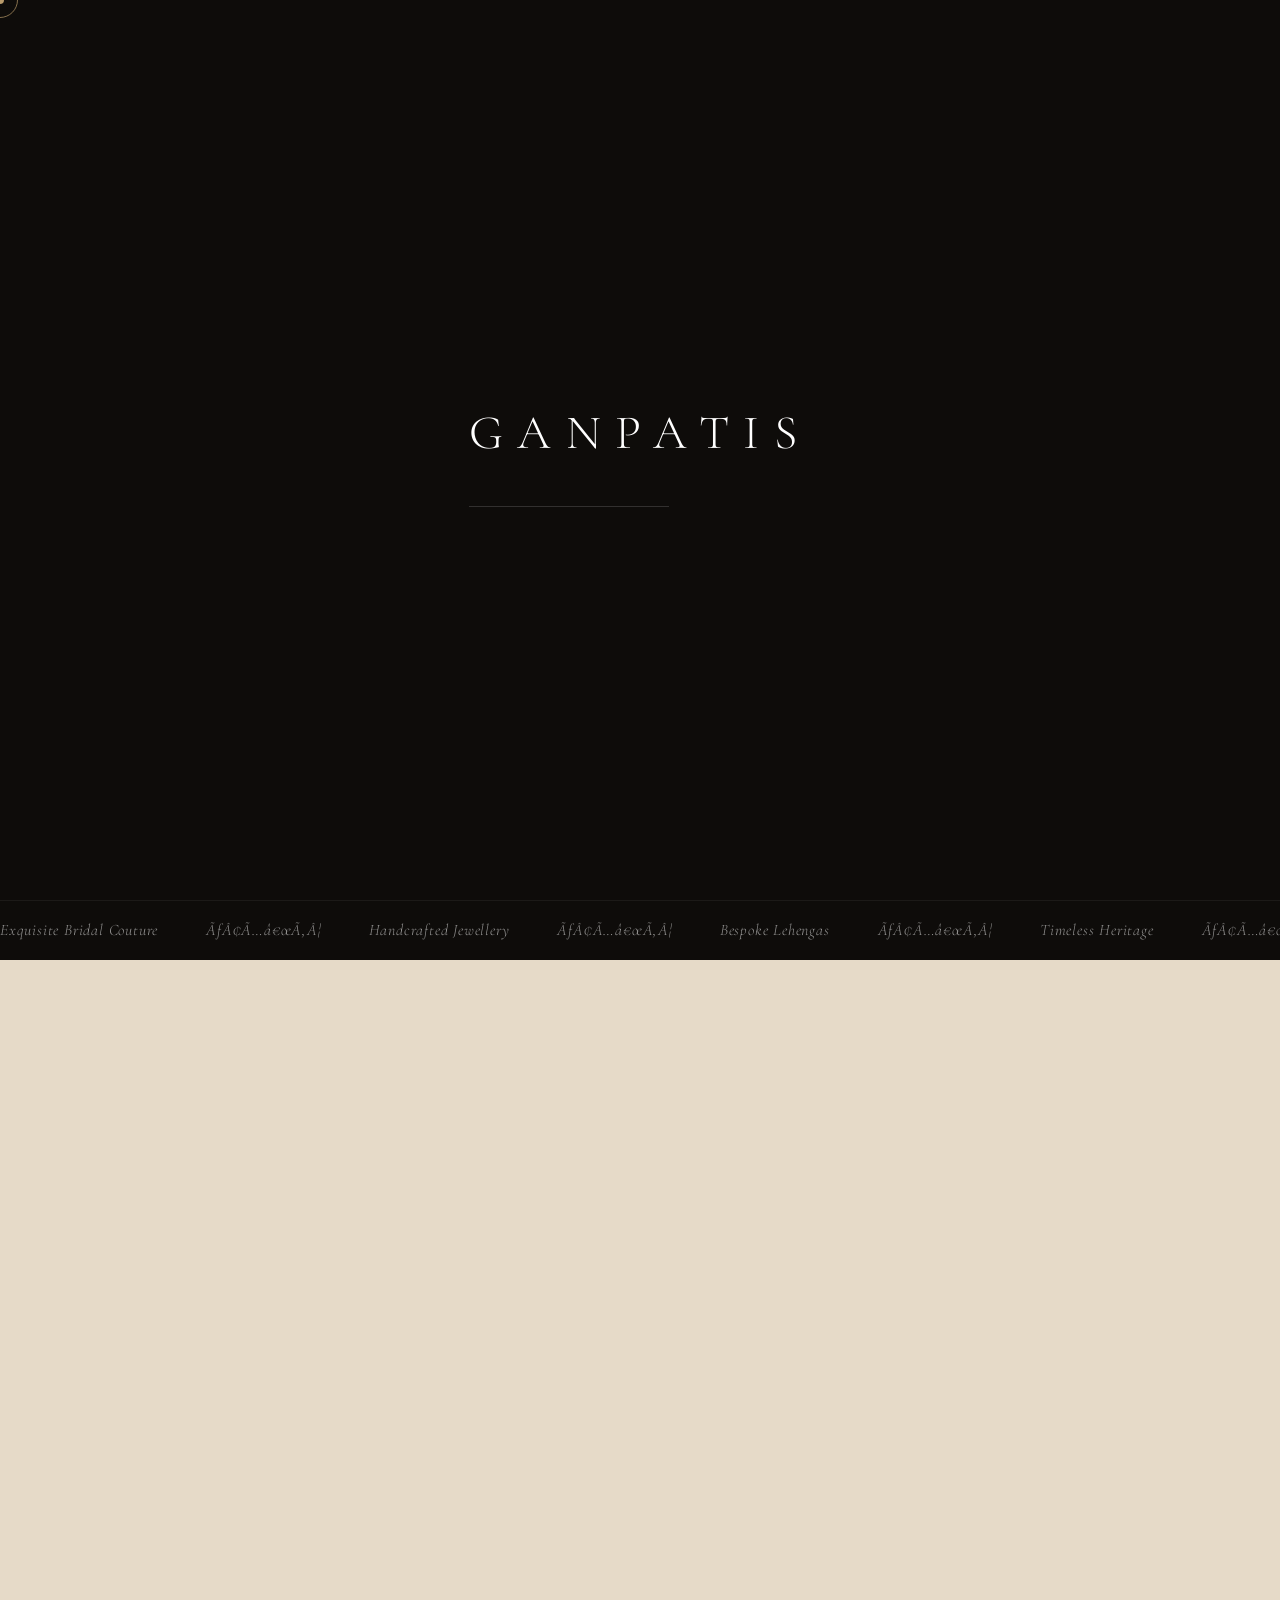
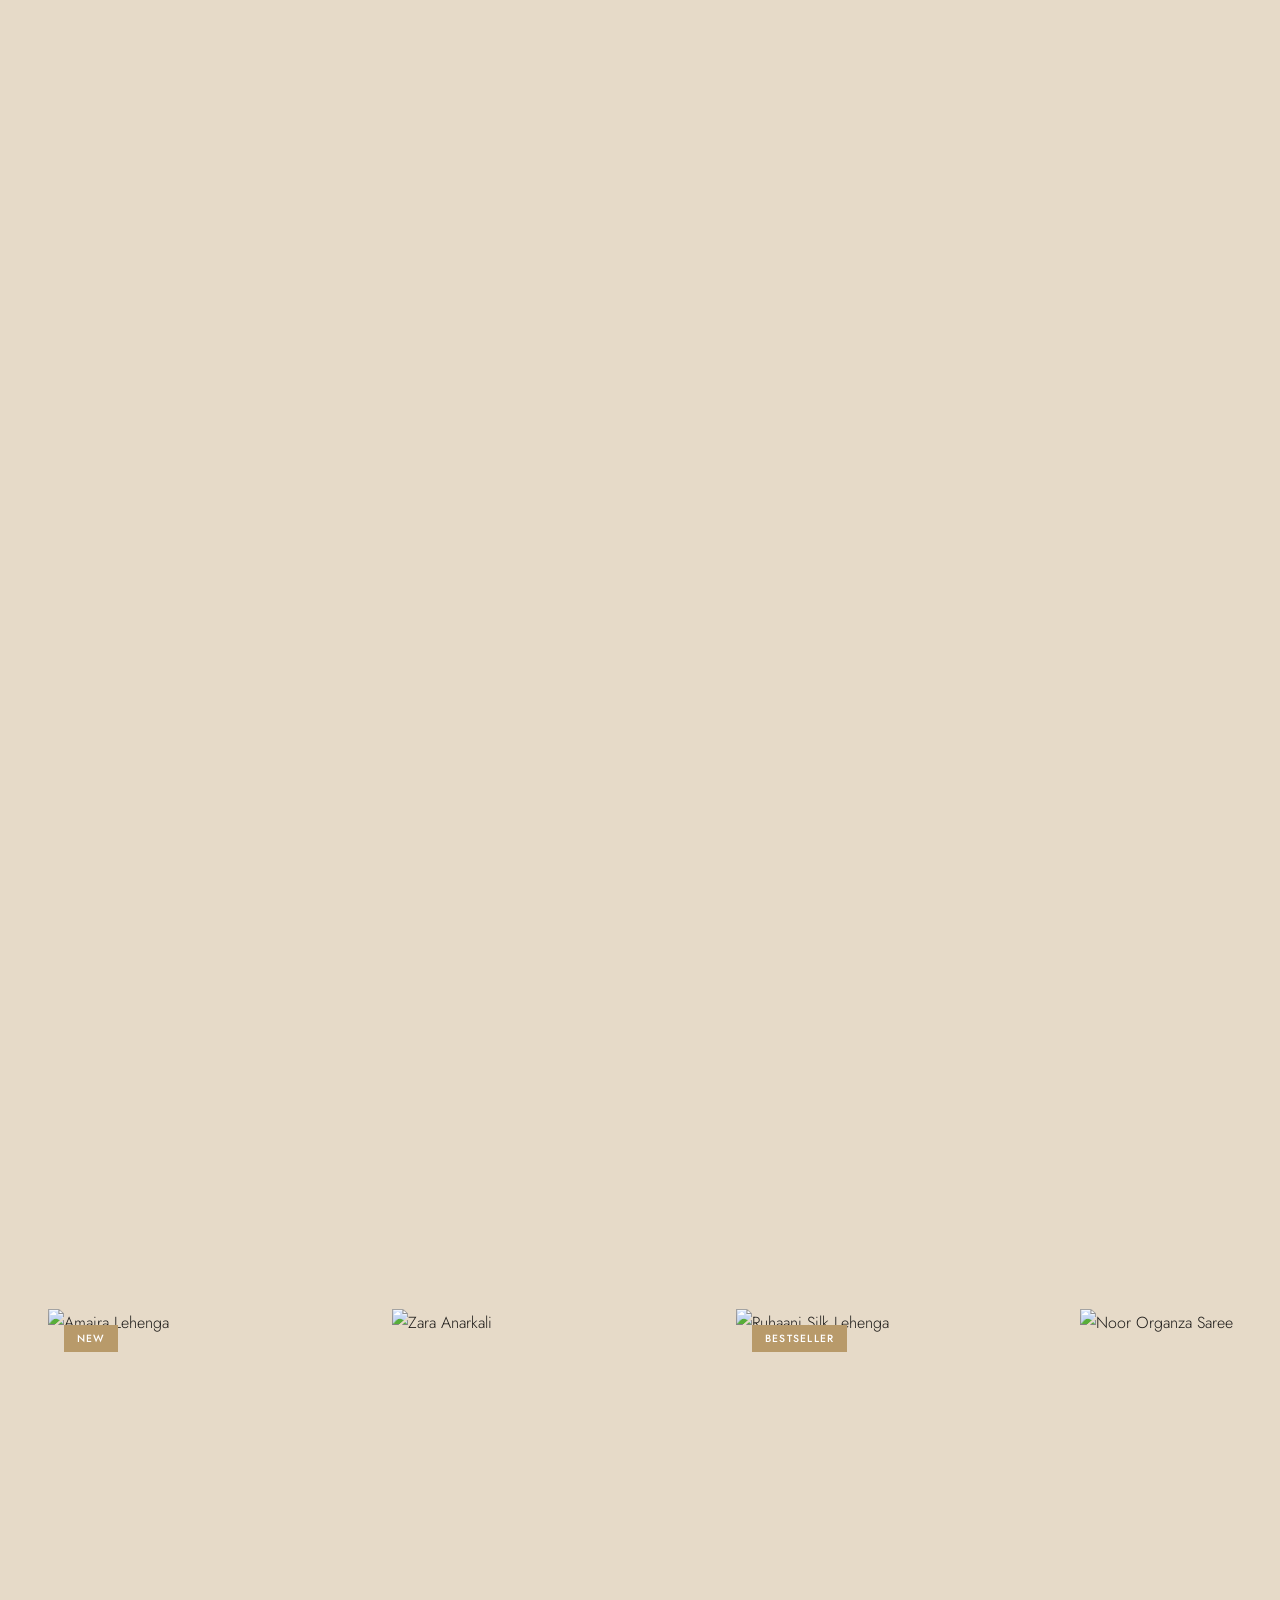
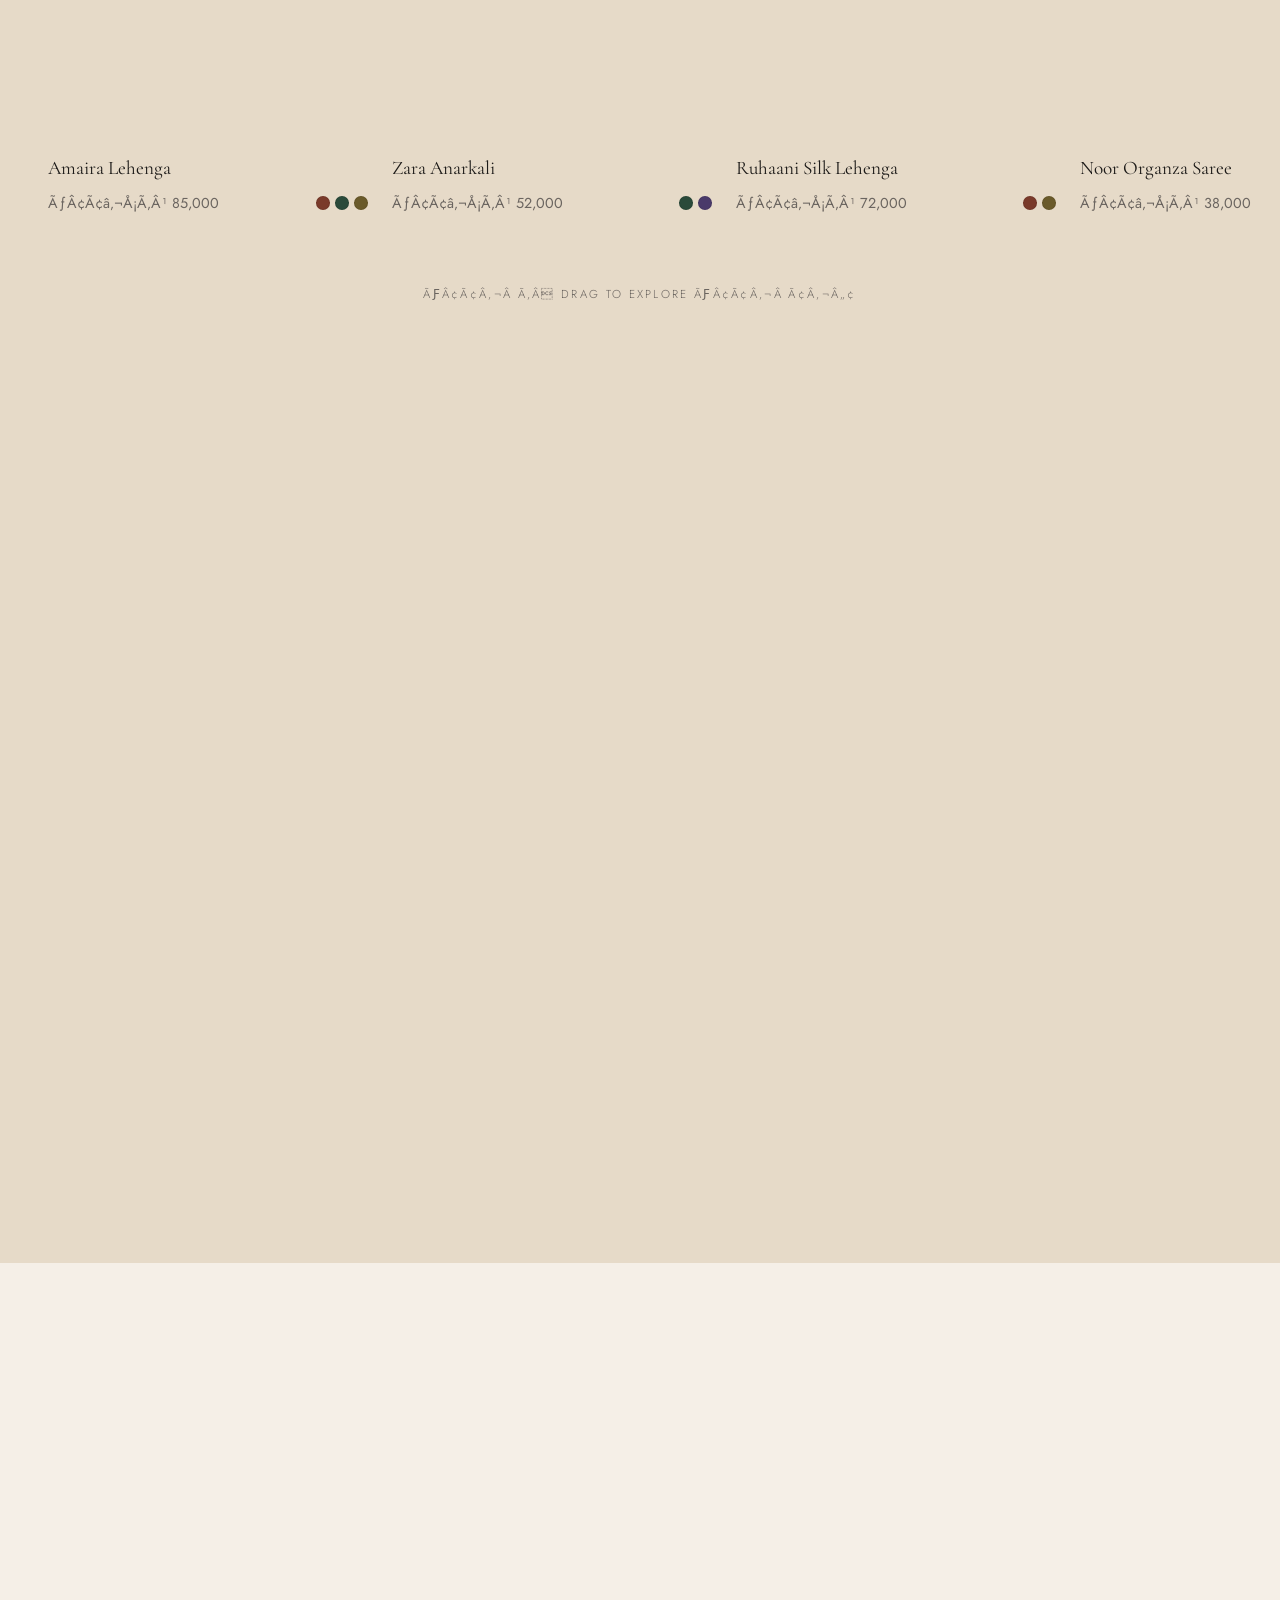
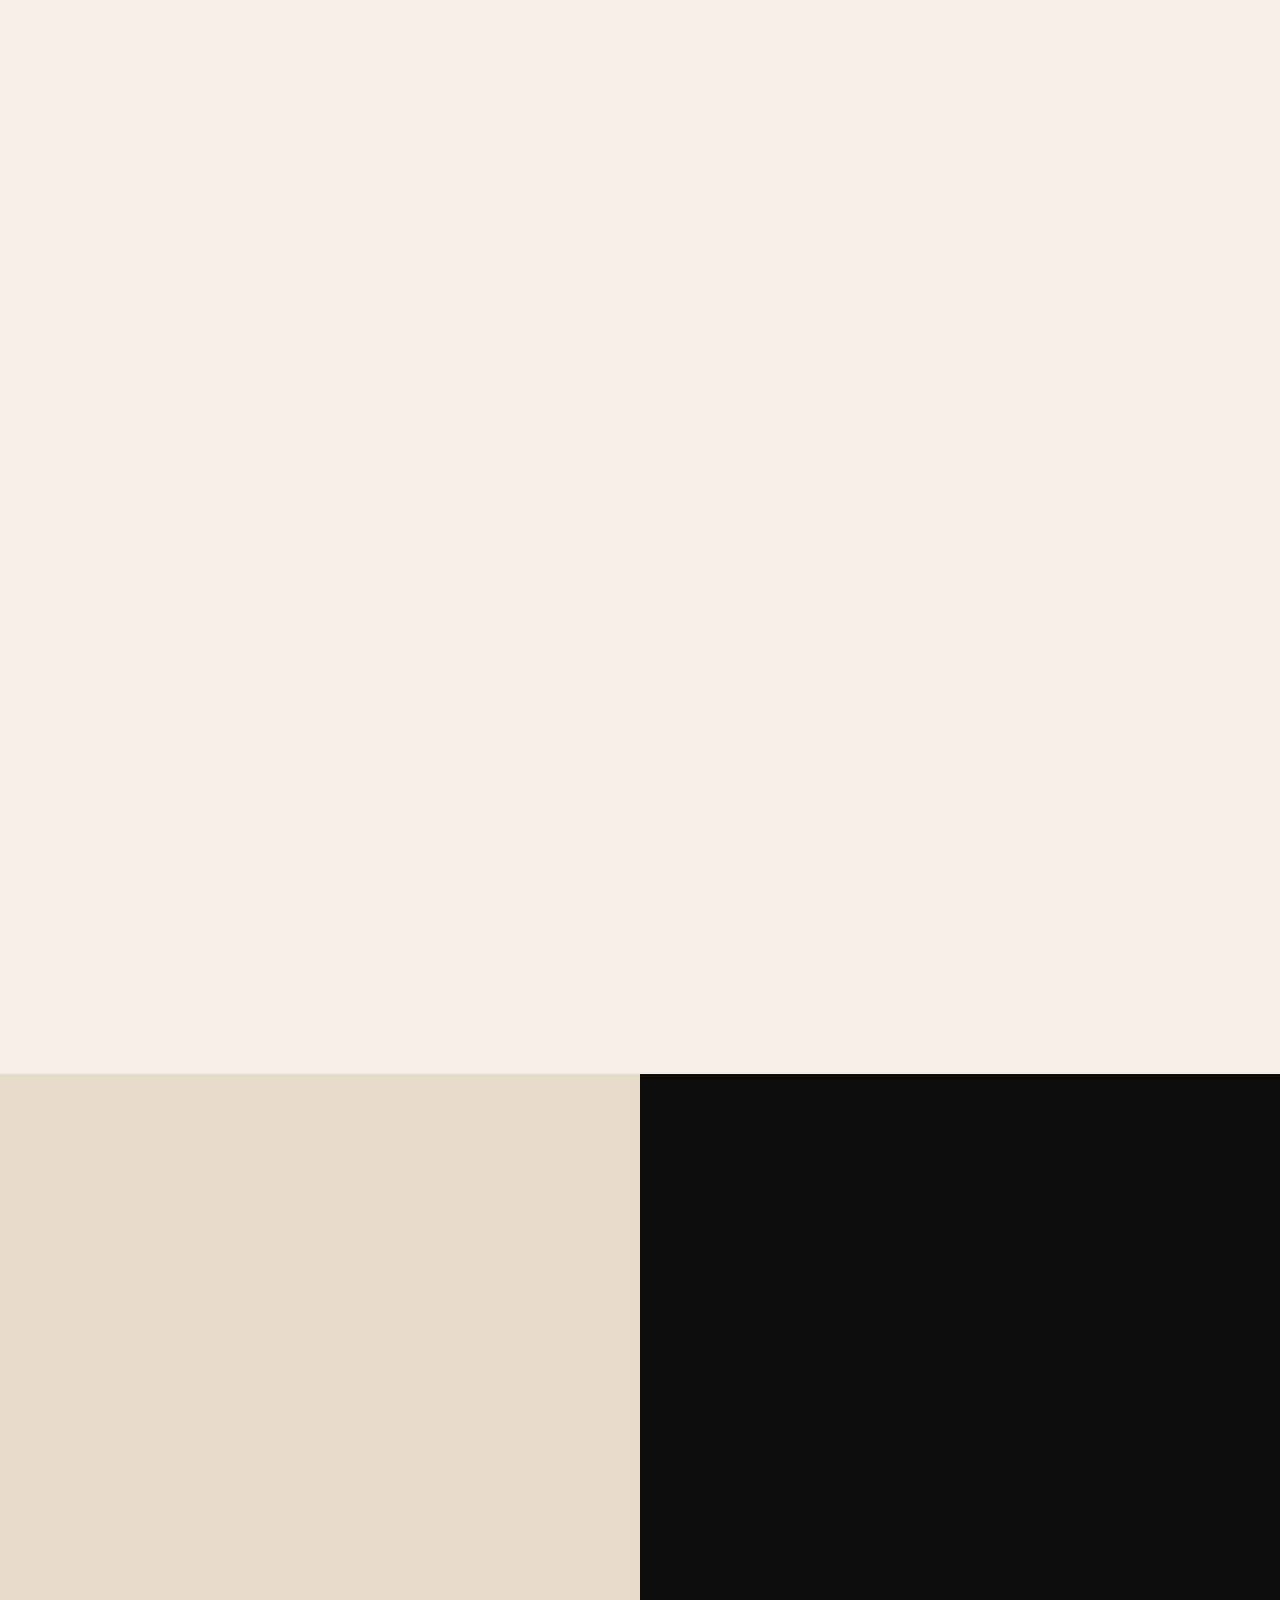
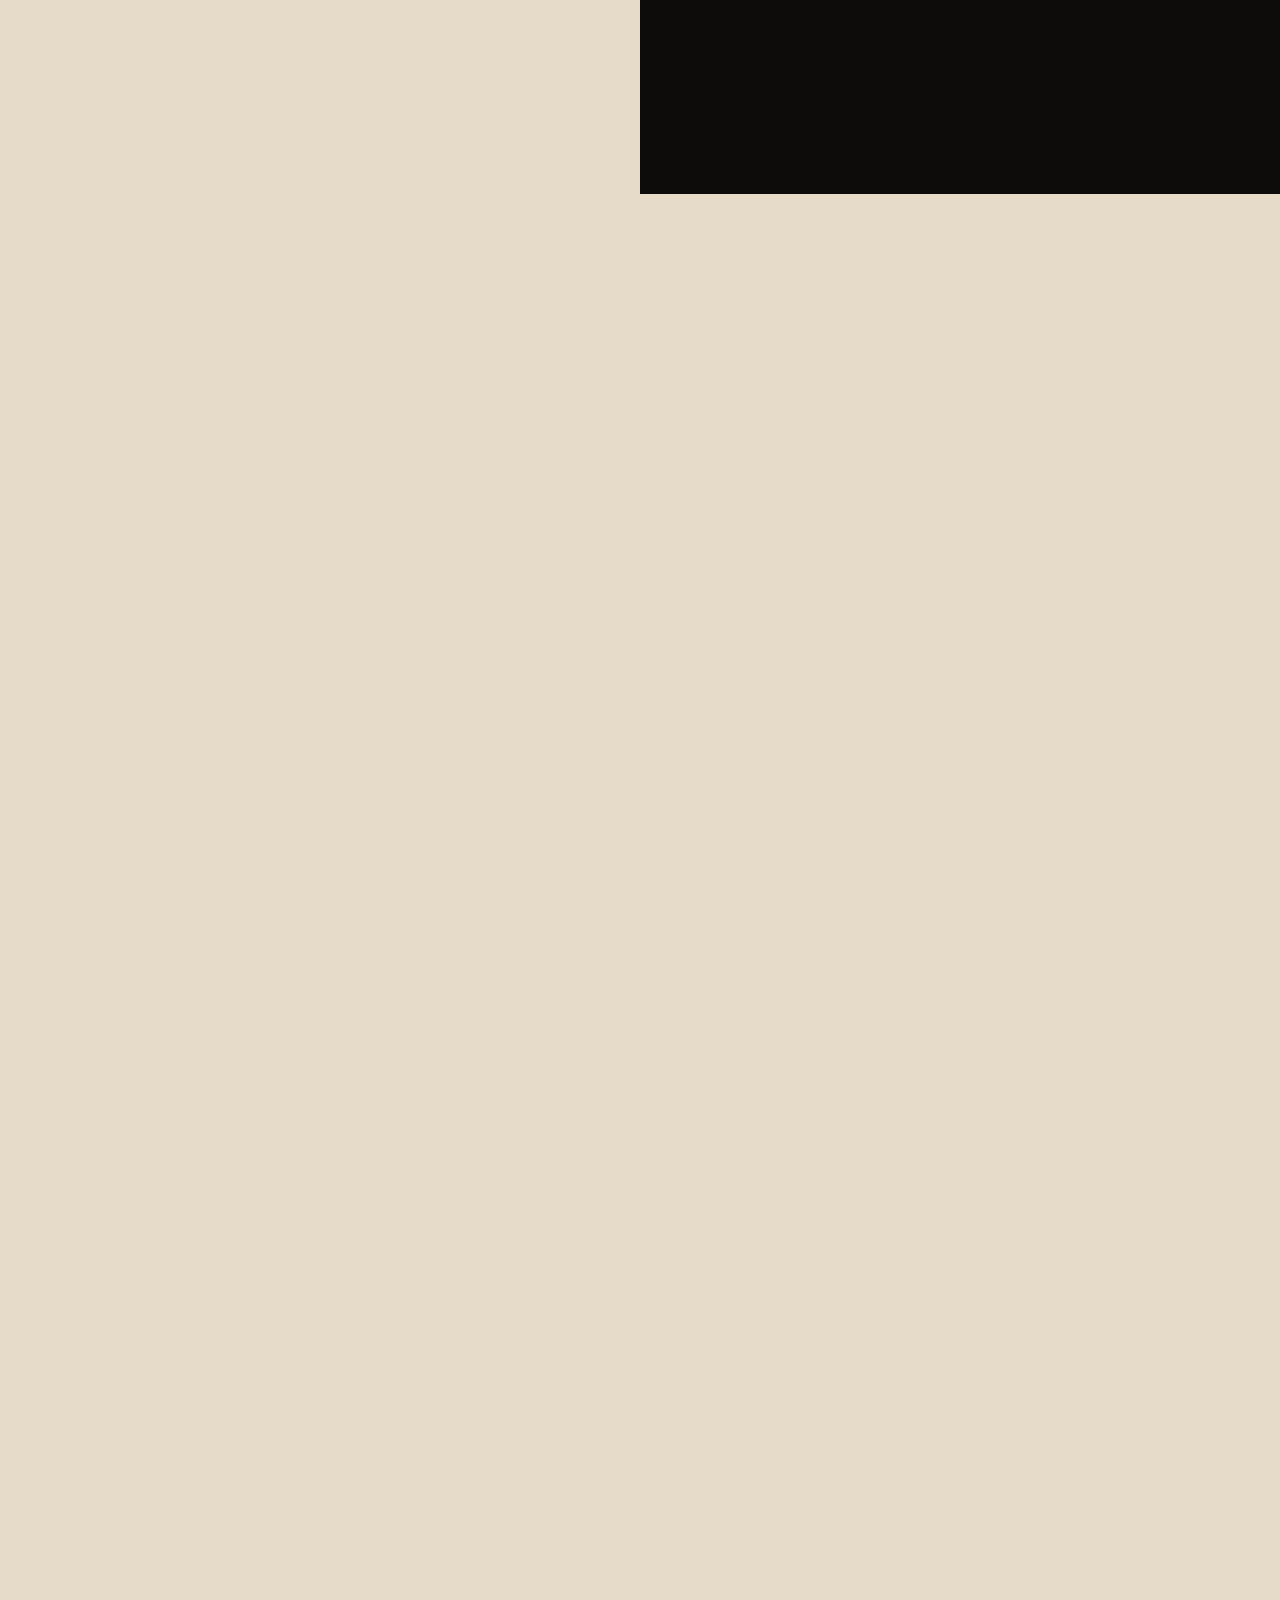
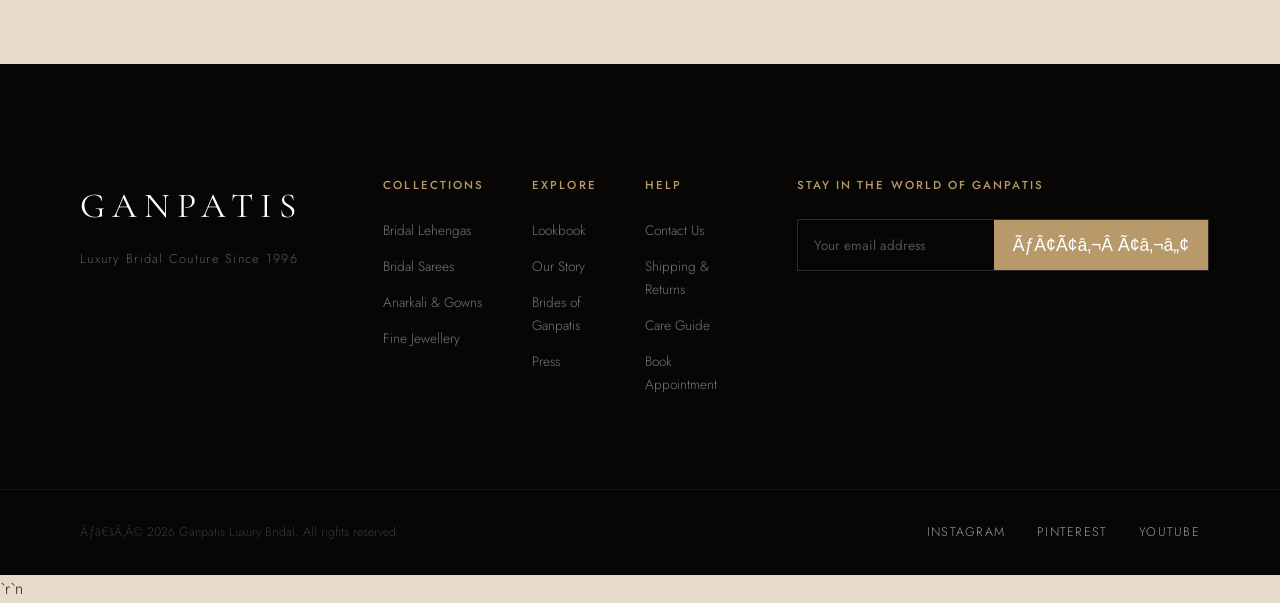
==== commit 95ceca04: "Remove Javascript-blocking hero fallback image to guarantee video playback" ====
--- a/index.html
+++ b/index.html
@@ -3,8 +3,8 @@
 <head>
     <meta charset="UTF-8">
     <meta name="viewport" content="width=device-width, initial-scale=1.0">
-    <title>GANPATIS Ã¢â‚¬â€ Luxury Bridal Couture</title>
-    <meta name="description" content="Ganpatis Ã¢â‚¬â€ India's most celebrated luxury bridal couture house. Discover our handcrafted lehengas, sarees, and exquisite jewellery.">
+    <title>GANPATIS ÃƒÂ¢Ã¢â€šÂ¬Ã¢â‚¬Â Luxury Bridal Couture</title>
+    <meta name="description" content="Ganpatis ÃƒÂ¢Ã¢â€šÂ¬Ã¢â‚¬Â India's most celebrated luxury bridal couture house. Discover our handcrafted lehengas, sarees, and exquisite jewellery.">
     <link rel="preconnect" href="https://fonts.googleapis.com">
     <link rel="preconnect" href="https://fonts.gstatic.com" crossorigin>
     <link href="https://fonts.googleapis.com/css2?family=Cormorant+Garamond:ital,wght@0,300;0,400;0,500;0,600;1,300;1,400&family=Jost:wght@200;300;400;500;600&display=swap" rel="stylesheet">
@@ -104,40 +104,40 @@
 
             <!-- MEN -->
             <div class="nav-item has-dropdown">
-                <a href="#" class="nav-link">Men</a>
+                <a href="men.html" class="nav-link">Men</a>
                 <div class="mega-dropdown mega-dropdown--wide">
                     <div class="mega-col">
                         <p class="mega-col-heading">Style</p>
-                        <a href="#">Shirt &amp; T-Shirt</a>
-                        <a href="#">Kurta Set</a>
-                        <a href="#">Nehru Jacket Set</a>
-                        <a href="#">Sherwani</a>
-                        <a href="#">Suit</a>
-                        <a href="#">Tuxedo</a>
-                        <a href="#">Bandhgala</a>
-                        <a href="#">Jacket</a>
-                        <a href="#">Indo Western</a>
+                        <a href="men.html?filter=shirt">Shirt &amp; T-Shirt</a>
+                        <a href="men.html?filter=kurta">Kurta Set</a>
+                        <a href="men.html?filter=nehru">Nehru Jacket Set</a>
+                        <a href="men.html?filter=sherwani">Sherwani</a>
+                        <a href="men.html?filter=suit">Suit</a>
+                        <a href="men.html?filter=tuxedo">Tuxedo</a>
+                        <a href="men.html?filter=bandhgala">Bandhgala</a>
+                        <a href="men.html?filter=jacket">Jacket</a>
+                        <a href="men.html?filter=indo">Indo Western</a>
                     </div>
                     <div class="mega-col">
                         <p class="mega-col-heading">Occasion</p>
-                        <a href="#" class="mega-link-gold">Haldi</a>
-                        <a href="#" class="mega-link-gold">Mehendi</a>
-                        <a href="#">Cocktail</a>
-                        <a href="#">Wedding</a>
-                        <a href="#">Reception</a>
-                        <a href="#">Casual</a>
+                        <a href="men.html?filter=haldi" class="mega-link-gold">Haldi</a>
+                        <a href="men.html?filter=mehendi" class="mega-link-gold">Mehendi</a>
+                        <a href="men.html?filter=cocktail">Cocktail</a>
+                        <a href="men.html?filter=wedding">Wedding</a>
+                        <a href="men.html?filter=reception">Reception</a>
+                        <a href="men.html?filter=casual">Casual</a>
                     </div>
                     <div class="mega-col">
                         <p class="mega-col-heading">Wedding Edit</p>
-                        <a href="#">Groom</a>
-                        <a href="#" class="mega-link-gold">Groomsmen</a>
+                        <a href="men.html?filter=groom">Groom</a>
+                        <a href="men.html?filter=groomsmen" class="mega-link-gold">Groomsmen</a>
                     </div>
                     <div class="mega-col">
                         <p class="mega-col-heading">Accessories</p>
-                        <a href="#">Brooch</a>
-                        <a href="#">Buttons</a>
-                        <a href="#">Cufflinks</a>
-                        <a href="#">Footwear</a>
+                        <a href="men.html?filter=brooch">Brooch</a>
+                        <a href="men.html?filter=buttons">Buttons</a>
+                        <a href="men.html?filter=cufflinks">Cufflinks</a>
+                        <a href="men.html?filter=footwear">Footwear</a>
                     </div>
                 </div>
             </div>
@@ -223,7 +223,7 @@
             <video class="hero-video" id="hero-video" autoplay muted loop playsinline poster="assets/hero_editorial.png">
                 <source src="hero.mp4" type="video/mp4">
             </video>
-            <img src="assets/hero_editorial.png" alt="Ganpatis Luxury Bridal" class="hero-img hero-img-fallback" id="hero-img">
+            
             <div class="hero-vignette"></div>
         </div>
         <div class="hero-content">
@@ -241,7 +241,7 @@
             <span>Scroll</span>
             <div class="scroll-line"></div>
         </div>
-        <button class="hero-mute-btn" id="mute-btn" aria-label="Toggle sound">Ã°Å¸â€â€¡</button>
+        <button class="hero-mute-btn" id="mute-btn" aria-label="Toggle sound">ÃƒÂ°Ã…Â¸Ã¢â‚¬ÂÃ¢â‚¬Â¡</button>
         <div class="hero-stat-strip">
             <div class="stat"><span class="stat-num">30+</span><span class="stat-label">Years of Legacy</span></div>
             <div class="stat-sep"></div>
@@ -255,29 +255,29 @@
     <div class="ticker-wrap">
         <div class="ticker">
             <span>Exquisite Bridal Couture</span>
-            <span>Ã¢Å“Â¦</span>
+            <span>ÃƒÂ¢Ã…â€œÃ‚Â¦</span>
             <span>Handcrafted Jewellery</span>
-            <span>Ã¢Å“Â¦</span>
+            <span>ÃƒÂ¢Ã…â€œÃ‚Â¦</span>
             <span>Bespoke Lehengas</span>
-            <span>Ã¢Å“Â¦</span>
+            <span>ÃƒÂ¢Ã…â€œÃ‚Â¦</span>
             <span>Timeless Heritage</span>
-            <span>Ã¢Å“Â¦</span>
+            <span>ÃƒÂ¢Ã…â€œÃ‚Â¦</span>
             <span>Zardozi Embroidery</span>
-            <span>Ã¢Å“Â¦</span>
+            <span>ÃƒÂ¢Ã…â€œÃ‚Â¦</span>
             <span>Kundan & Polki</span>
-            <span>Ã¢Å“Â¦</span>
+            <span>ÃƒÂ¢Ã…â€œÃ‚Â¦</span>
             <span>Exquisite Bridal Couture</span>
-            <span>Ã¢Å“Â¦</span>
+            <span>ÃƒÂ¢Ã…â€œÃ‚Â¦</span>
             <span>Handcrafted Jewellery</span>
-            <span>Ã¢Å“Â¦</span>
+            <span>ÃƒÂ¢Ã…â€œÃ‚Â¦</span>
             <span>Bespoke Lehengas</span>
-            <span>Ã¢Å“Â¦</span>
+            <span>ÃƒÂ¢Ã…â€œÃ‚Â¦</span>
             <span>Timeless Heritage</span>
-            <span>Ã¢Å“Â¦</span>
+            <span>ÃƒÂ¢Ã…â€œÃ‚Â¦</span>
             <span>Zardozi Embroidery</span>
-            <span>Ã¢Å“Â¦</span>
+            <span>ÃƒÂ¢Ã…â€œÃ‚Â¦</span>
             <span>Kundan & Polki</span>
-            <span>Ã¢Å“Â¦</span>
+            <span>ÃƒÂ¢Ã…â€œÃ‚Â¦</span>
         </div>
     </div>
 
@@ -289,7 +289,7 @@
         </div>
         <div class="editorial-body reveal-up d1">
             <p>Since 1996, Ganpati's offers a curated blend of traditional and contemporary fashion. Explore ethnic wear, bridal attire, accessories, and footwear for men and women.</p>
-            <a href="#" class="link-arrow">Read our story <span class="arrow">Ã¢â€ â€™</span></a>
+            <a href="#" class="link-arrow">Read our story <span class="arrow">ÃƒÂ¢Ã¢â‚¬Â Ã¢â‚¬â„¢</span></a>
         </div>
         <div class="editorial-img-wrap reveal-up d2">
             <img src="assets/lookbook_detail.png" alt="Intricate Embroidery Detail">
@@ -308,7 +308,7 @@
                 <div class="col-img-wrap">
                     <img src="https://ganpatis.in/cdn/shop/files/39_2.jpg?crop=region&crop_height=1925&crop_left=0&crop_top=185&crop_width=1290&v=1782479377&width=900" alt="Bridal Lehenga">
                     <div class="col-overlay">
-                        <span>Shop Now Ã¢â€ â€™</span>
+                        <span>Shop Now ÃƒÂ¢Ã¢â‚¬Â Ã¢â‚¬â„¢</span>
                     </div>
                 </div>
                 <div class="col-info">
@@ -321,7 +321,7 @@
                 <a href="#" class="col-item reveal-up d1">
                     <div class="col-img-wrap">
                         <img src="https://ganpatis.in/cdn/shop/files/IMG_1502_JPG.jpg?crop=region&crop_height=2400&crop_left=92&crop_top=0&crop_width=1608&v=1782477518&width=900" alt="Sarees">
-                        <div class="col-overlay"><span>Shop Now Ã¢â€ â€™</span></div>
+                        <div class="col-overlay"><span>Shop Now ÃƒÂ¢Ã¢â‚¬Â Ã¢â‚¬â„¢</span></div>
                     </div>
                     <div class="col-info">
                         <h3>Bridal Sarees</h3>
@@ -331,7 +331,7 @@
                 <a href="#" class="col-item reveal-up d2">
                     <div class="col-img-wrap">
                         <img src="https://ganpatis.in/cdn/shop/files/GoStudio_8842.jpg?crop=region&crop_height=4002&crop_left=229&crop_top=0&crop_width=2681&v=1777967177&width=900" alt="Jewellery">
-                        <div class="col-overlay"><span>Shop Now Ã¢â€ â€™</span></div>
+                        <div class="col-overlay"><span>Shop Now ÃƒÂ¢Ã¢â‚¬Â Ã¢â‚¬â„¢</span></div>
                     </div>
                     <div class="col-info">
                         <h3>Fine Jewellery</h3>
@@ -343,7 +343,7 @@
             <a href="#" class="col-item col-tall col-offset reveal-up d1">
                 <div class="col-img-wrap">
                     <img src="https://ganpatis.in/cdn/shop/files/DSC08765.jpg?crop=region&crop_height=3425&crop_left=0&crop_top=8&crop_width=2295&v=1779202365&width=900" alt="Anarkali">
-                    <div class="col-overlay"><span>Shop Now Ã¢â€ â€™</span></div>
+                    <div class="col-overlay"><span>Shop Now ÃƒÂ¢Ã¢â‚¬Â Ã¢â‚¬â„¢</span></div>
                 </div>
                 <div class="col-info">
                     <h3>Anarkali & Gowns</h3>
@@ -365,12 +365,12 @@
         </div>
     </section>
 
-    <!-- NEW ARRIVALS Ã¢â‚¬â€ Horizontal Scroll -->
+    <!-- NEW ARRIVALS ÃƒÂ¢Ã¢â€šÂ¬Ã¢â‚¬Â Horizontal Scroll -->
     <section class="arrivals-section" id="new-arrivals">
         <div class="section-header reveal-up">
             <p class="overline">Instagram Collection</p>
             <h2 class="split-text">New Arrivals</h2>
-            <a href="#" class="see-all">See All Ã¢â€ â€™</a>
+            <a href="#" class="see-all">See All ÃƒÂ¢Ã¢â‚¬Â Ã¢â‚¬â„¢</a>
         </div>
         <!-- Horizontal scroll track -->
         <div class="hscroll-wrap">
@@ -383,7 +383,7 @@
                     </div>
                     <div class="product-info">
                         <h4>Amaira Lehenga</h4>
-                        <div class="price-row"><span class="price">Ã¢â€šÂ¹ 85,000</span><span class="swatches"><span class="sw s1"></span><span class="sw s2"></span><span class="sw s3"></span></span></div>
+                        <div class="price-row"><span class="price">ÃƒÂ¢Ã¢â‚¬Å¡Ã‚Â¹ 85,000</span><span class="swatches"><span class="sw s1"></span><span class="sw s2"></span><span class="sw s3"></span></span></div>
                     </div>
                 </div>
                 <div class="product-card">
@@ -393,7 +393,7 @@
                     </div>
                     <div class="product-info">
                         <h4>Zara Anarkali</h4>
-                        <div class="price-row"><span class="price">Ã¢â€šÂ¹ 52,000</span><span class="swatches"><span class="sw s2"></span><span class="sw s4"></span></span></div>
+                        <div class="price-row"><span class="price">ÃƒÂ¢Ã¢â‚¬Å¡Ã‚Â¹ 52,000</span><span class="swatches"><span class="sw s2"></span><span class="sw s4"></span></span></div>
                     </div>
                 </div>
                 <div class="product-card">
@@ -404,7 +404,7 @@
                     </div>
                     <div class="product-info">
                         <h4>Ruhaani Silk Lehenga</h4>
-                        <div class="price-row"><span class="price">Ã¢â€šÂ¹ 72,000</span><span class="swatches"><span class="sw s1"></span><span class="sw s3"></span></span></div>
+                        <div class="price-row"><span class="price">ÃƒÂ¢Ã¢â‚¬Å¡Ã‚Â¹ 72,000</span><span class="swatches"><span class="sw s1"></span><span class="sw s3"></span></span></div>
                     </div>
                 </div>
                 <div class="product-card">
@@ -414,7 +414,7 @@
                     </div>
                     <div class="product-info">
                         <h4>Noor Organza Saree</h4>
-                        <div class="price-row"><span class="price">Ã¢â€šÂ¹ 38,000</span>
+                        <div class="price-row"><span class="price">ÃƒÂ¢Ã¢â‚¬Å¡Ã‚Â¹ 38,000</span>
                         <span class="swatches"><span class="sw s4"></span><span class="sw s2"></span></span>
                     </div>
                 </div>
@@ -427,7 +427,7 @@
                 </div>
                 <div class="product-info">
                     <h4>Riya Zari Saree</h4>
-                    <div class="price-row"><span class="price">Ã¢â€šÂ¹ 58,000</span><span class="swatches"><span class="sw s1"></span><span class="sw s3"></span></span></div>
+                    <div class="price-row"><span class="price">ÃƒÂ¢Ã¢â‚¬Å¡Ã‚Â¹ 58,000</span><span class="swatches"><span class="sw s1"></span><span class="sw s3"></span></span></div>
                 </div>
             </div>
             <div class="product-card">
@@ -437,7 +437,7 @@
                 </div>
                 <div class="product-info">
                     <h4>Priya Bridal Set</h4>
-                    <div class="price-row"><span class="price">Ã¢â€šÂ¹ 96,000</span><span class="swatches"><span class="sw s2"></span><span class="sw s4"></span></span></div>
+                    <div class="price-row"><span class="price">ÃƒÂ¢Ã¢â‚¬Å¡Ã‚Â¹ 96,000</span><span class="swatches"><span class="sw s2"></span><span class="sw s4"></span></span></div>
                 </div>
             </div>
             <div class="product-card">
@@ -448,7 +448,7 @@
                 </div>
                 <div class="product-info">
                     <h4>Meera Chanderi</h4>
-                    <div class="price-row"><span class="price">Ã¢â€šÂ¹ 44,000</span><span class="swatches"><span class="sw s3"></span></span></div>
+                    <div class="price-row"><span class="price">ÃƒÂ¢Ã¢â‚¬Å¡Ã‚Â¹ 44,000</span><span class="swatches"><span class="sw s3"></span></span></div>
                 </div>
             </div>
             <div class="product-card">
@@ -458,13 +458,13 @@
                 </div>
                 <div class="product-info">
                     <h4>Kavya Velvet Lehenga</h4>
-                    <div class="price-row"><span class="price">Ã¢â€šÂ¹ 1,10,000</span><span class="swatches"><span class="sw s1"></span><span class="sw s4"></span></span></div>
+                    <div class="price-row"><span class="price">ÃƒÂ¢Ã¢â‚¬Å¡Ã‚Â¹ 1,10,000</span><span class="swatches"><span class="sw s1"></span><span class="sw s4"></span></span></div>
                 </div>
             </div>
         </div>
         </div>
         <div class="hscroll-hint">
-            <span class="hscroll-drag">Ã¢â€ Â Drag to Explore Ã¢â€ â€™</span>
+            <span class="hscroll-drag">ÃƒÂ¢Ã¢â‚¬Â Ã‚Â Drag to Explore ÃƒÂ¢Ã¢â‚¬Â Ã¢â‚¬â„¢</span>
         </div>
     </section>
 
@@ -533,18 +533,18 @@
         </div>
         <div class="testimonials-track">
             <div class="testimonial-card reveal-up">
-                <div class="stars">Ã¢Ëœâ€¦Ã¢Ëœâ€¦Ã¢Ëœâ€¦Ã¢Ëœâ€¦Ã¢Ëœâ€¦</div>
+                <div class="stars">ÃƒÂ¢Ã‹Å“Ã¢â‚¬Â¦ÃƒÂ¢Ã‹Å“Ã¢â‚¬Â¦ÃƒÂ¢Ã‹Å“Ã¢â‚¬Â¦ÃƒÂ¢Ã‹Å“Ã¢â‚¬Â¦ÃƒÂ¢Ã‹Å“Ã¢â‚¬Â¦</div>
                 <p class="testi-text">"Amazing experience we are from canada we loved the lehanga and the reception one was also from your store ill mention that when i get the pictures but really guys loved your store both of our lehangas were customised thankyou"</p>
                 <div class="testi-bride">
                     <div class="testi-avatar">M</div>
                     <div>
                         <h5>Mankirat Kaur</h5>
-                        <span>Bride Ã¢â‚¬â€ Canada</span>
+                        <span>Bride ÃƒÂ¢Ã¢â€šÂ¬Ã¢â‚¬Â Canada</span>
                     </div>
                 </div>
             </div>
             <div class="testimonial-card reveal-up d1">
-                <div class="stars">Ã¢Ëœâ€¦Ã¢Ëœâ€¦Ã¢Ëœâ€¦Ã¢Ëœâ€¦Ã¢Ëœâ€¦</div>
+                <div class="stars">ÃƒÂ¢Ã‹Å“Ã¢â‚¬Â¦ÃƒÂ¢Ã‹Å“Ã¢â‚¬Â¦ÃƒÂ¢Ã‹Å“Ã¢â‚¬Â¦ÃƒÂ¢Ã‹Å“Ã¢â‚¬Â¦ÃƒÂ¢Ã‹Å“Ã¢â‚¬Â¦</div>
                 <p class="testi-text">"This lehenga exceeded my expectations. The detailing is delicate and elegant. Received so many compliments, definitely worth it!"</p>
                 <div class="testi-bride">
                     <div class="testi-avatar">M</div>
@@ -555,7 +555,7 @@
                 </div>
             </div>
             <div class="testimonial-card reveal-up d2">
-                <div class="stars">Ã¢Ëœâ€¦Ã¢Ëœâ€¦Ã¢Ëœâ€¦Ã¢Ëœâ€¦Ã¢Ëœâ€¦</div>
+                <div class="stars">ÃƒÂ¢Ã‹Å“Ã¢â‚¬Â¦ÃƒÂ¢Ã‹Å“Ã¢â‚¬Â¦ÃƒÂ¢Ã‹Å“Ã¢â‚¬Â¦ÃƒÂ¢Ã‹Å“Ã¢â‚¬Â¦ÃƒÂ¢Ã‹Å“Ã¢â‚¬Â¦</div>
                 <p class="testi-text">"Absolutely loved this outfit from Ganpatis! The fit, sparkle, and elegance made me feel like royalty. Thank you for making my special day even more magical!"</p>
                 <div class="testi-bride">
                     <div class="testi-avatar">R</div>
@@ -612,12 +612,12 @@
                 <h6>Stay in the world of Ganpatis</h6>
                 <div class="newsletter-form">
                     <input type="email" placeholder="Your email address" id="newsletter-email">
-                    <button>Ã¢â€ â€™</button>
+                    <button>ÃƒÂ¢Ã¢â‚¬Â Ã¢â‚¬â„¢</button>
                 </div>
             </div>
         </div>
         <div class="footer-bottom">
-            <p>Ã‚Â© 2026 Ganpatis Luxury Bridal. All rights reserved.</p>
+            <p>Ãƒâ€šÃ‚Â© 2026 Ganpatis Luxury Bridal. All rights reserved.</p>
             <div class="footer-social">
                 <a href="#">Instagram</a>
                 <a href="#">Pinterest</a>
@@ -631,3 +631,5 @@
 </html>
 
 
+
+
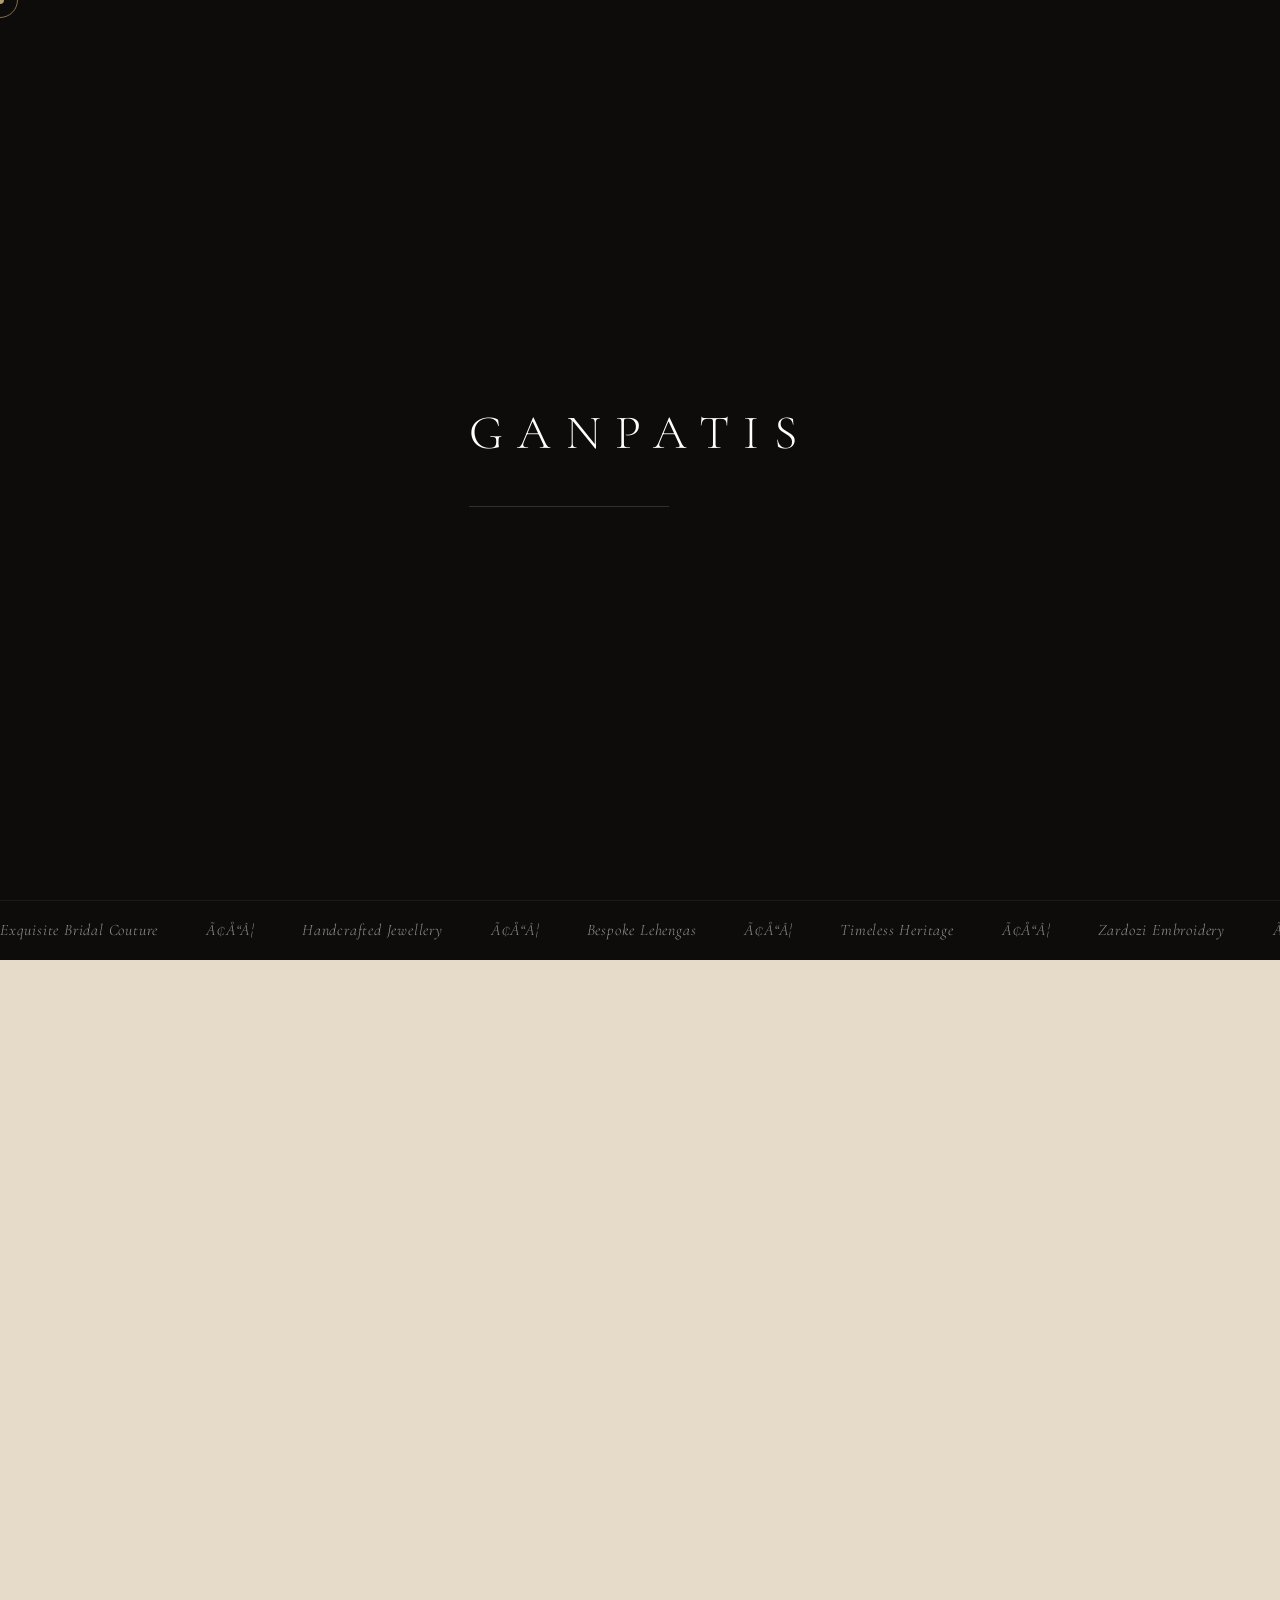
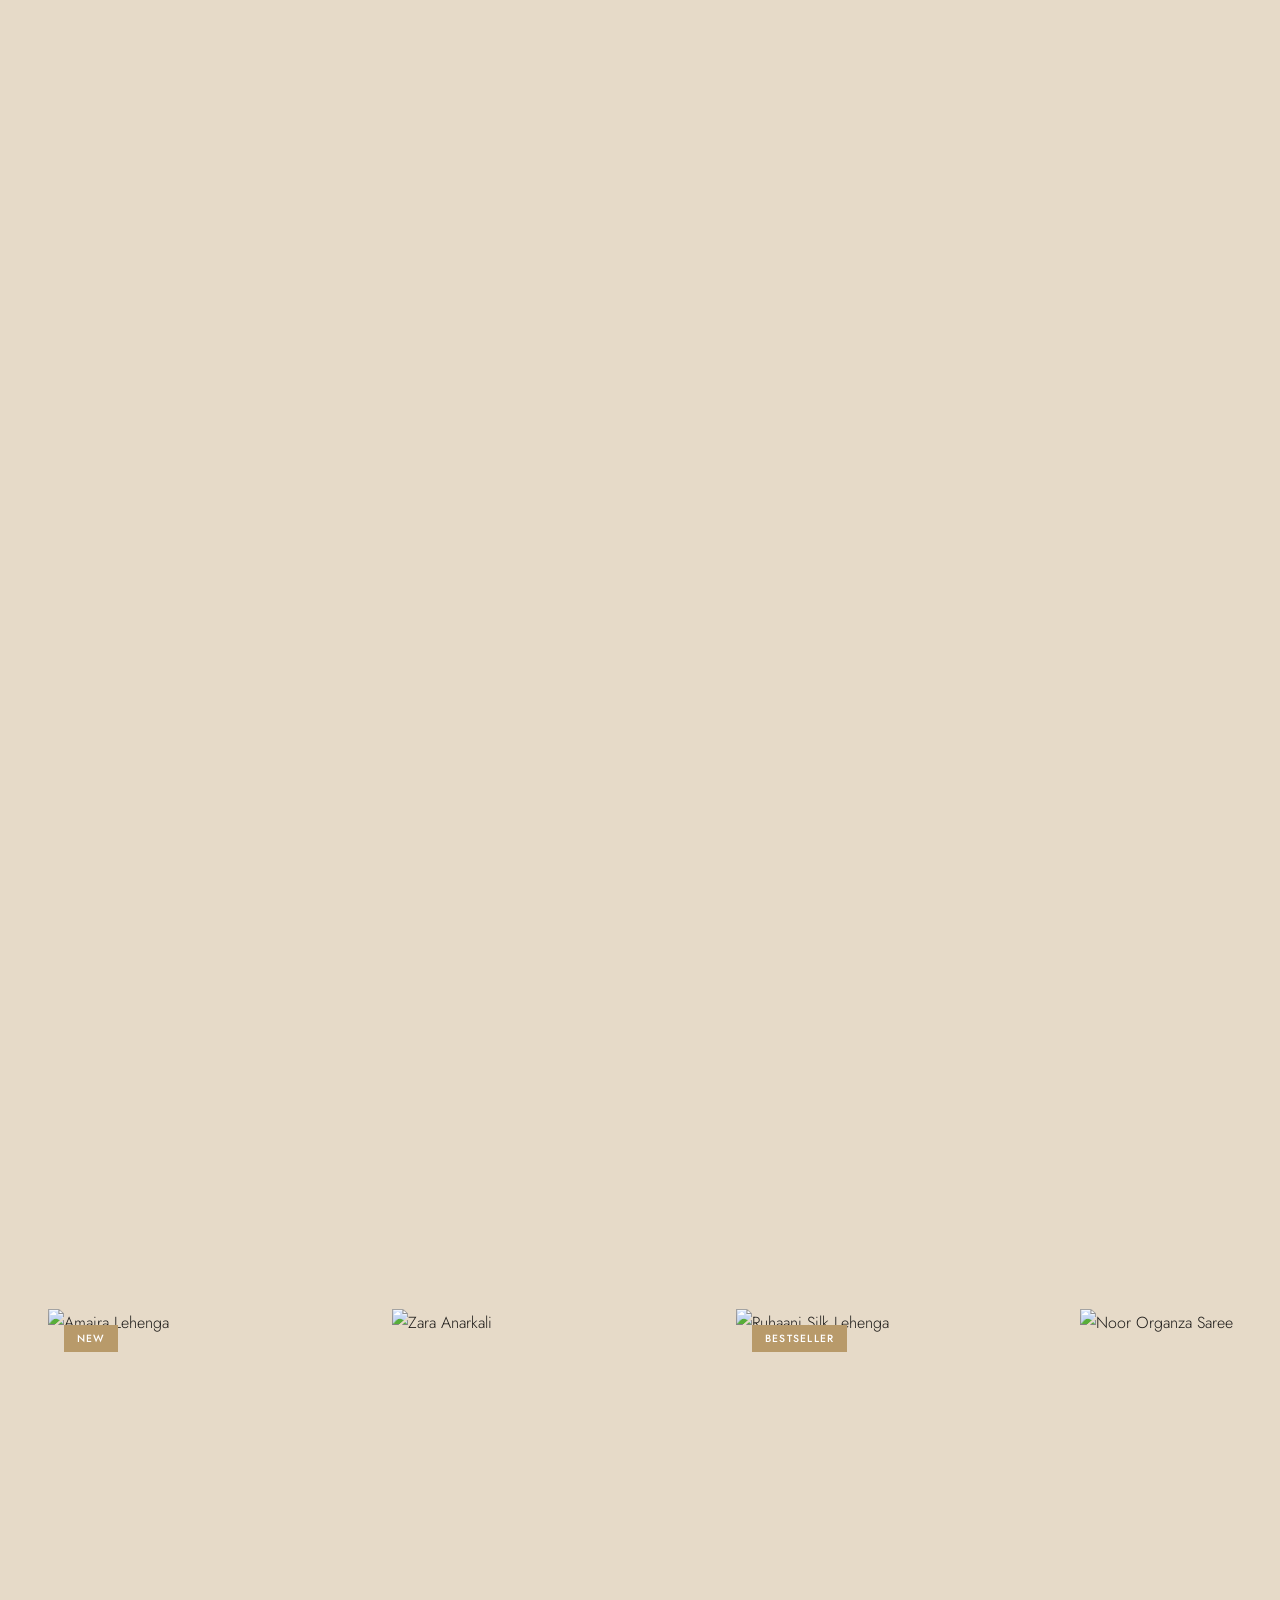
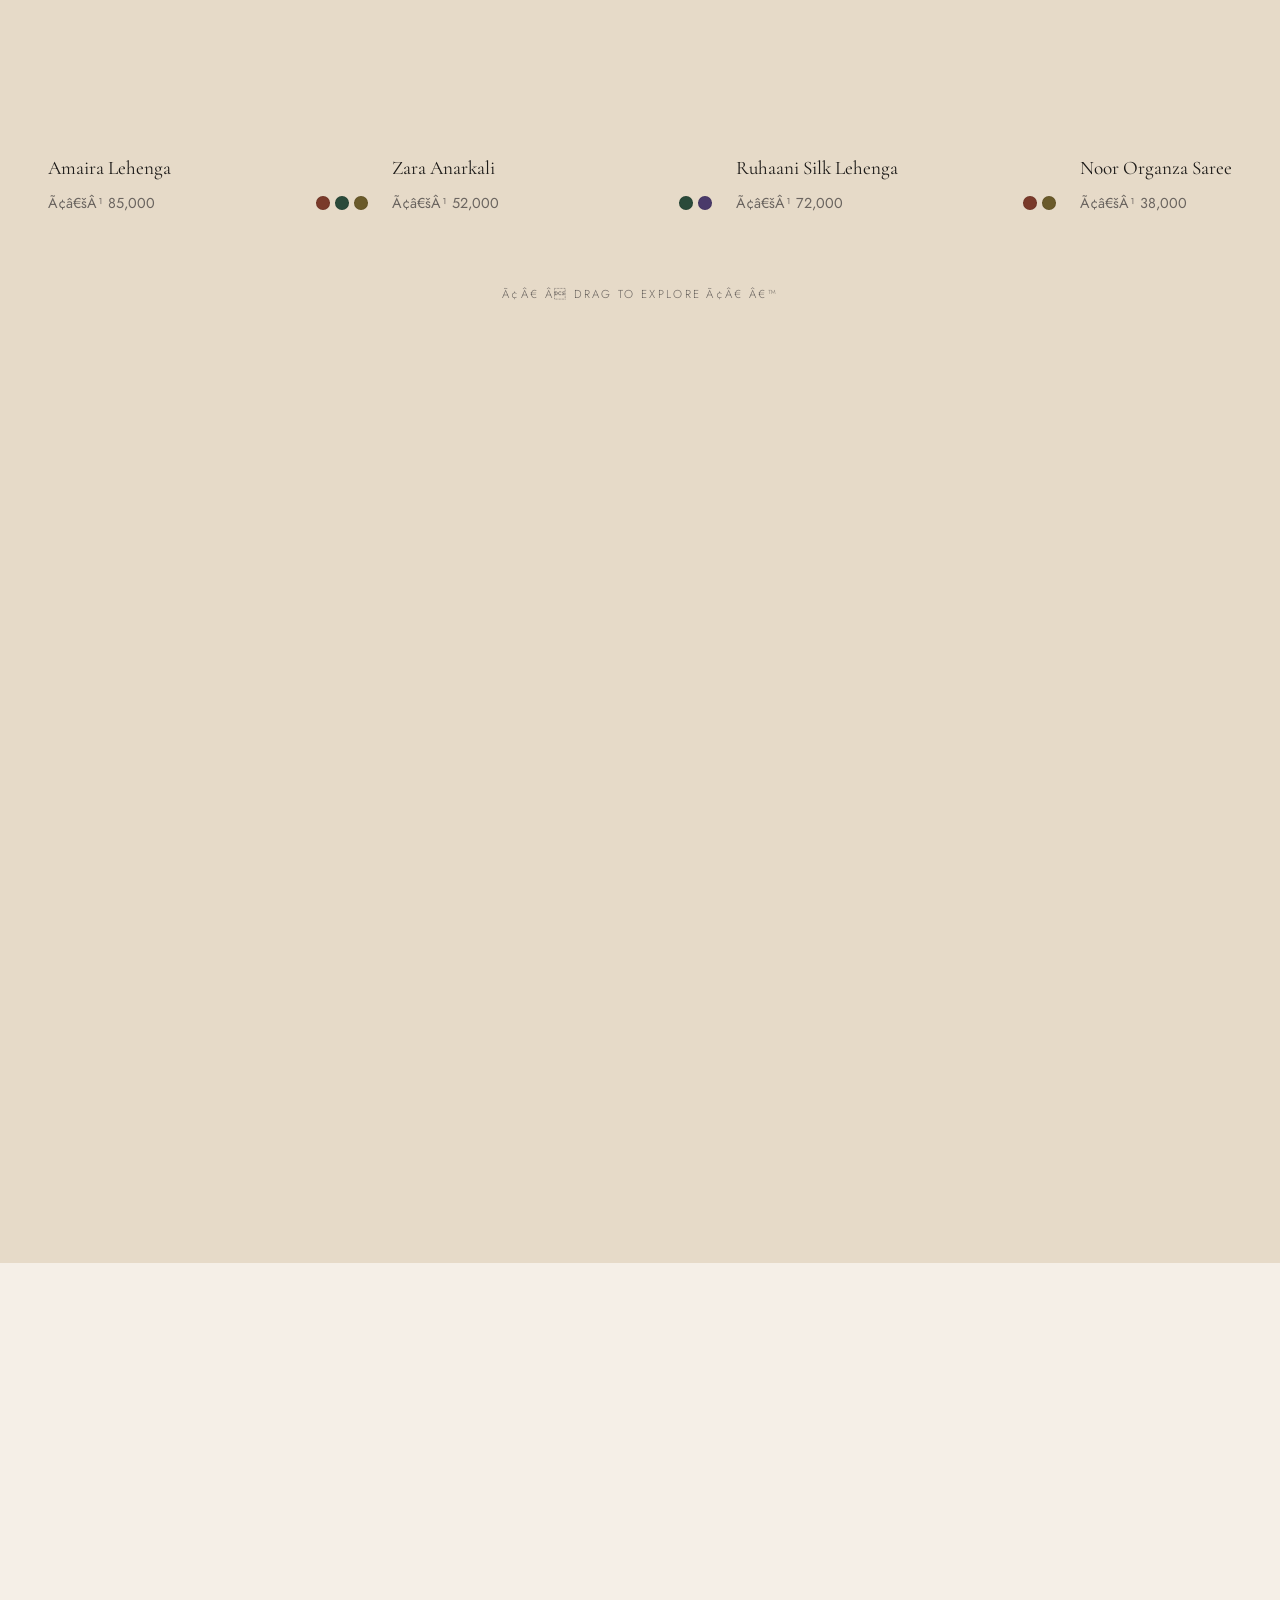
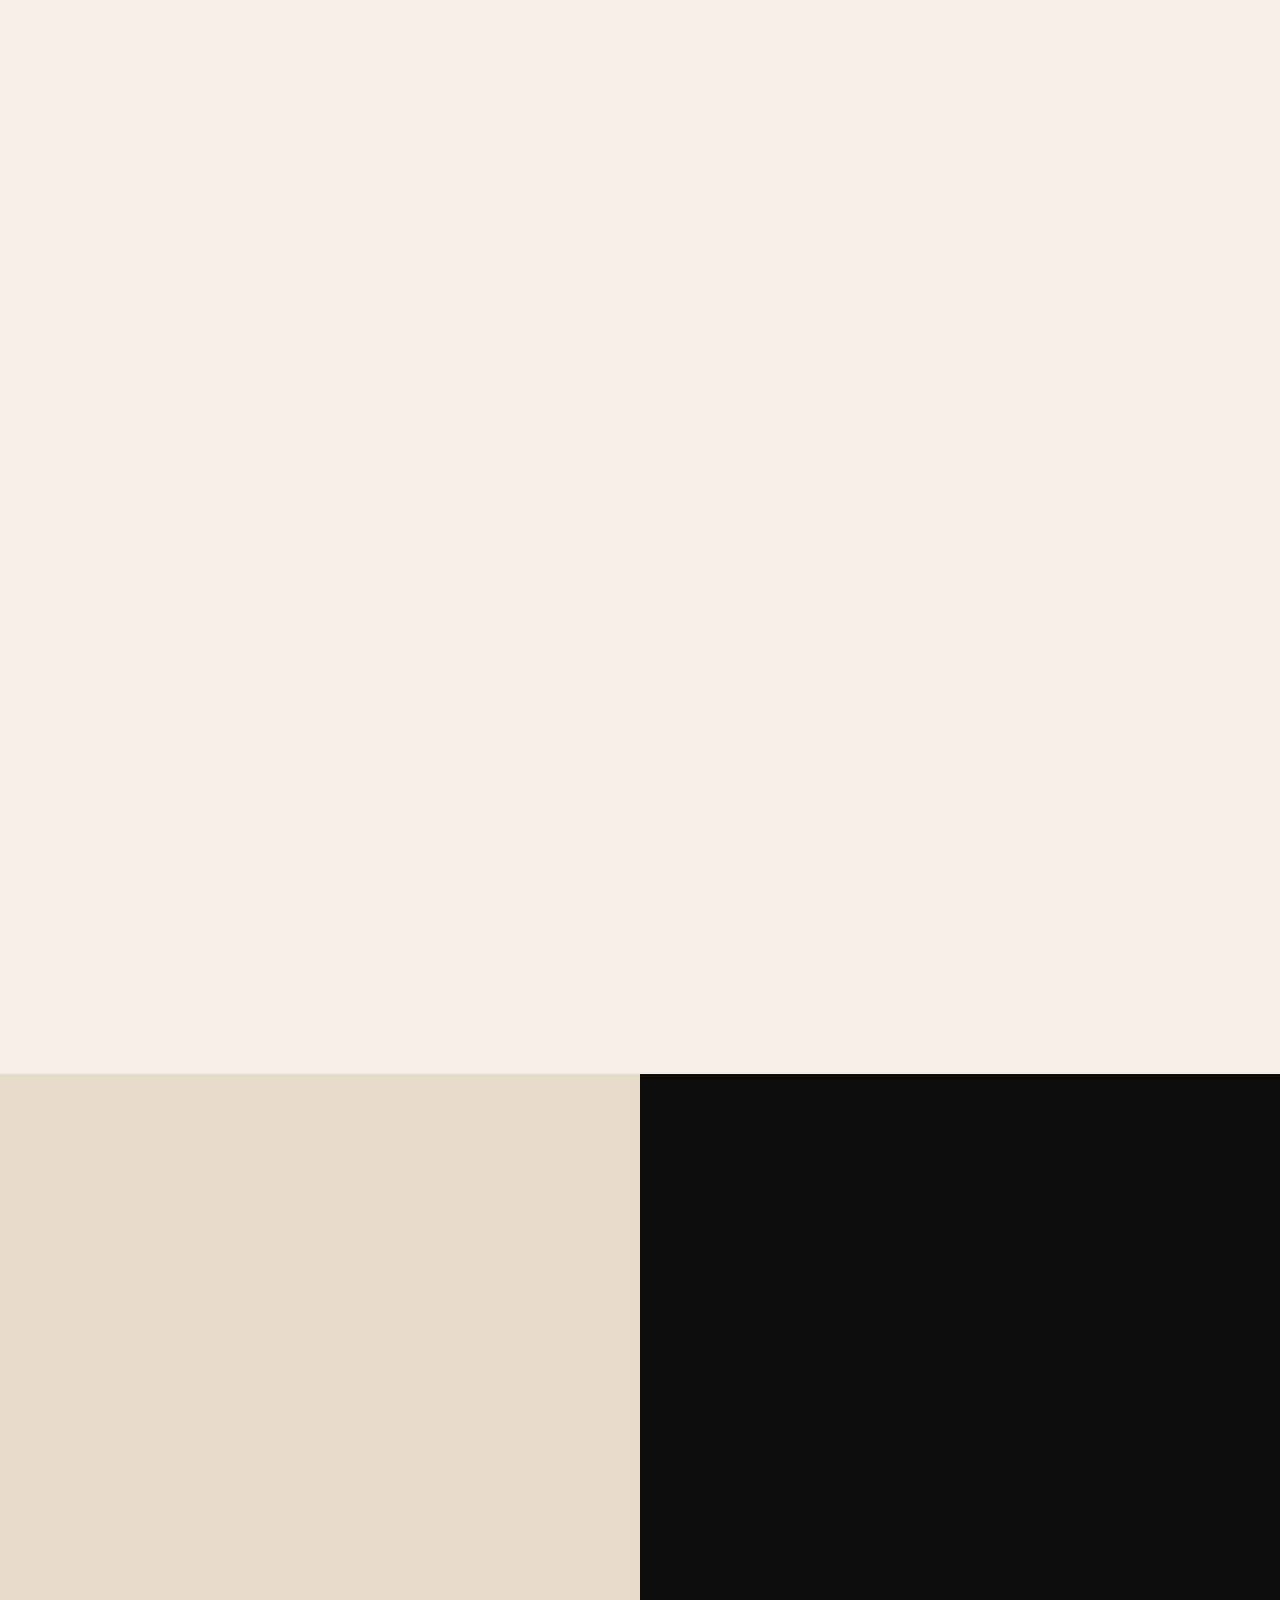
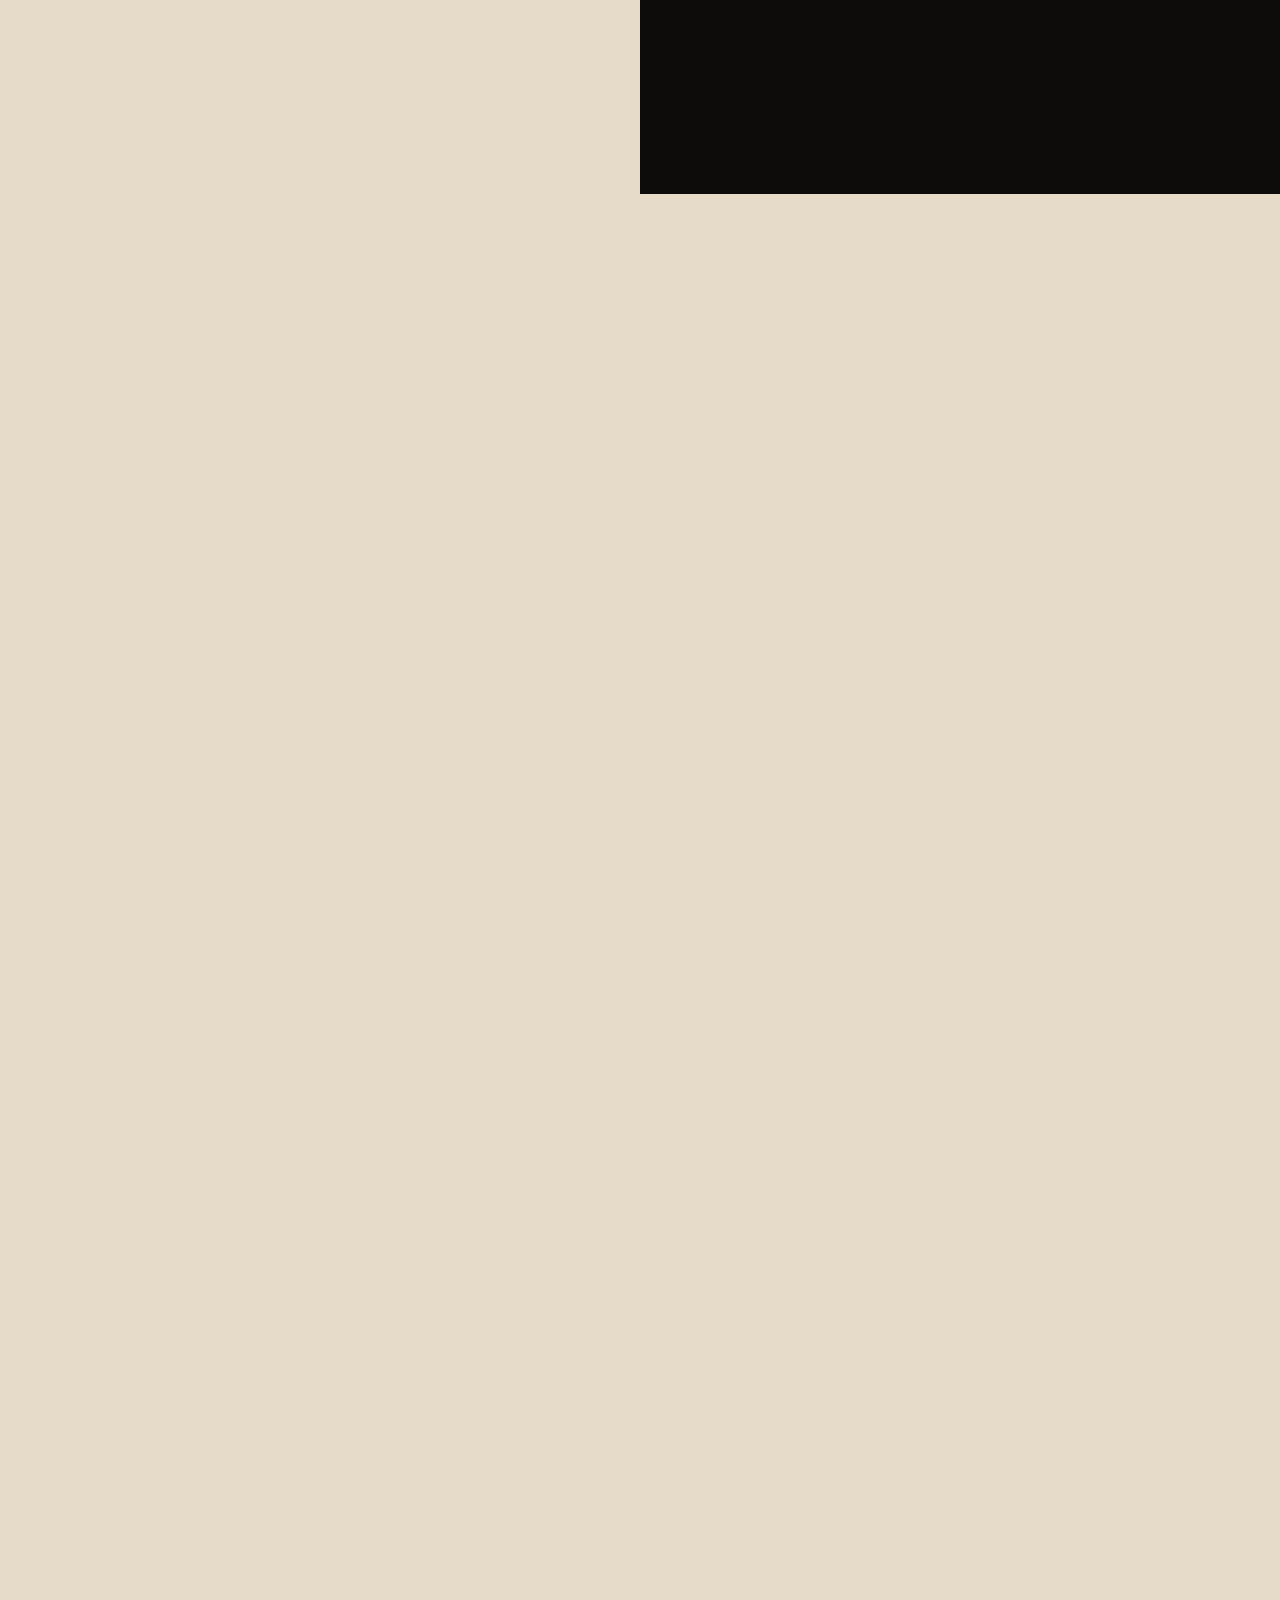
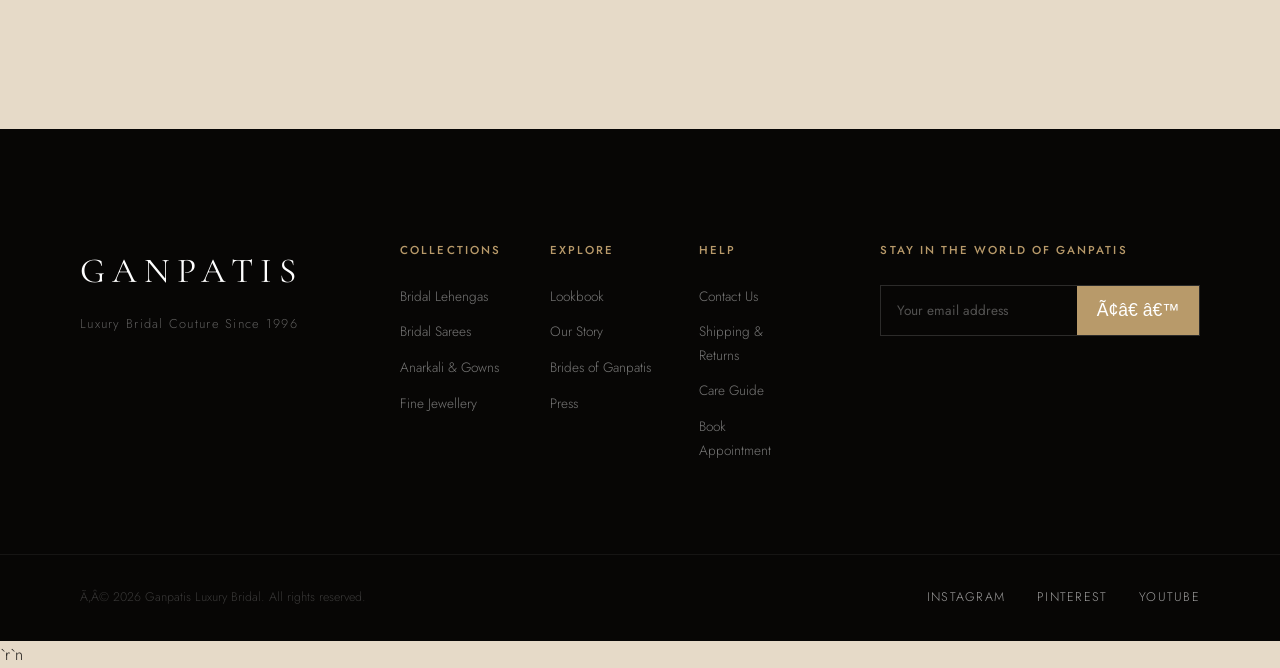
==== commit d6299380: "Remove mute button and keep hero video permanently muted" ====
--- a/index.html
+++ b/index.html
@@ -1,10 +1,10 @@
-﻿<!DOCTYPE html>
+<!DOCTYPE html>
 <html lang="en">
 <head>
     <meta charset="UTF-8">
     <meta name="viewport" content="width=device-width, initial-scale=1.0">
-    <title>GANPATIS ÃƒÂ¢Ã¢â€šÂ¬Ã¢â‚¬Â Luxury Bridal Couture</title>
-    <meta name="description" content="Ganpatis ÃƒÂ¢Ã¢â€šÂ¬Ã¢â‚¬Â India's most celebrated luxury bridal couture house. Discover our handcrafted lehengas, sarees, and exquisite jewellery.">
+    <title>GANPATIS Ã¢â‚¬â€ Luxury Bridal Couture</title>
+    <meta name="description" content="Ganpatis Ã¢â‚¬â€ India's most celebrated luxury bridal couture house. Discover our handcrafted lehengas, sarees, and exquisite jewellery.">
     <link rel="preconnect" href="https://fonts.googleapis.com">
     <link rel="preconnect" href="https://fonts.gstatic.com" crossorigin>
     <link href="https://fonts.googleapis.com/css2?family=Cormorant+Garamond:ital,wght@0,300;0,400;0,500;0,600;1,300;1,400&family=Jost:wght@200;300;400;500;600&display=swap" rel="stylesheet">
@@ -223,7 +223,7 @@
             <video class="hero-video" id="hero-video" autoplay muted loop playsinline poster="assets/hero_editorial.png">
                 <source src="hero.mp4" type="video/mp4">
             </video>
-            
+            <img src="assets/hero_editorial.png" alt="Ganpatis Luxury Bridal" class="hero-img hero-img-fallback" id="hero-img">
             <div class="hero-vignette"></div>
         </div>
         <div class="hero-content">
@@ -241,7 +241,6 @@
             <span>Scroll</span>
             <div class="scroll-line"></div>
         </div>
-        <button class="hero-mute-btn" id="mute-btn" aria-label="Toggle sound">ÃƒÂ°Ã…Â¸Ã¢â‚¬ÂÃ¢â‚¬Â¡</button>
         <div class="hero-stat-strip">
             <div class="stat"><span class="stat-num">30+</span><span class="stat-label">Years of Legacy</span></div>
             <div class="stat-sep"></div>
@@ -255,29 +254,29 @@
     <div class="ticker-wrap">
         <div class="ticker">
             <span>Exquisite Bridal Couture</span>
-            <span>ÃƒÂ¢Ã…â€œÃ‚Â¦</span>
+            <span>Ã¢Å“Â¦</span>
             <span>Handcrafted Jewellery</span>
-            <span>ÃƒÂ¢Ã…â€œÃ‚Â¦</span>
+            <span>Ã¢Å“Â¦</span>
             <span>Bespoke Lehengas</span>
-            <span>ÃƒÂ¢Ã…â€œÃ‚Â¦</span>
+            <span>Ã¢Å“Â¦</span>
             <span>Timeless Heritage</span>
-            <span>ÃƒÂ¢Ã…â€œÃ‚Â¦</span>
+            <span>Ã¢Å“Â¦</span>
             <span>Zardozi Embroidery</span>
-            <span>ÃƒÂ¢Ã…â€œÃ‚Â¦</span>
+            <span>Ã¢Å“Â¦</span>
             <span>Kundan & Polki</span>
-            <span>ÃƒÂ¢Ã…â€œÃ‚Â¦</span>
+            <span>Ã¢Å“Â¦</span>
             <span>Exquisite Bridal Couture</span>
-            <span>ÃƒÂ¢Ã…â€œÃ‚Â¦</span>
+            <span>Ã¢Å“Â¦</span>
             <span>Handcrafted Jewellery</span>
-            <span>ÃƒÂ¢Ã…â€œÃ‚Â¦</span>
+            <span>Ã¢Å“Â¦</span>
             <span>Bespoke Lehengas</span>
-            <span>ÃƒÂ¢Ã…â€œÃ‚Â¦</span>
+            <span>Ã¢Å“Â¦</span>
             <span>Timeless Heritage</span>
-            <span>ÃƒÂ¢Ã…â€œÃ‚Â¦</span>
+            <span>Ã¢Å“Â¦</span>
             <span>Zardozi Embroidery</span>
-            <span>ÃƒÂ¢Ã…â€œÃ‚Â¦</span>
+            <span>Ã¢Å“Â¦</span>
             <span>Kundan & Polki</span>
-            <span>ÃƒÂ¢Ã…â€œÃ‚Â¦</span>
+            <span>Ã¢Å“Â¦</span>
         </div>
     </div>
 
@@ -289,7 +288,7 @@
         </div>
         <div class="editorial-body reveal-up d1">
             <p>Since 1996, Ganpati's offers a curated blend of traditional and contemporary fashion. Explore ethnic wear, bridal attire, accessories, and footwear for men and women.</p>
-            <a href="#" class="link-arrow">Read our story <span class="arrow">ÃƒÂ¢Ã¢â‚¬Â Ã¢â‚¬â„¢</span></a>
+            <a href="#" class="link-arrow">Read our story <span class="arrow">Ã¢â€ â€™</span></a>
         </div>
         <div class="editorial-img-wrap reveal-up d2">
             <img src="assets/lookbook_detail.png" alt="Intricate Embroidery Detail">
@@ -308,7 +307,7 @@
                 <div class="col-img-wrap">
                     <img src="https://ganpatis.in/cdn/shop/files/39_2.jpg?crop=region&crop_height=1925&crop_left=0&crop_top=185&crop_width=1290&v=1782479377&width=900" alt="Bridal Lehenga">
                     <div class="col-overlay">
-                        <span>Shop Now ÃƒÂ¢Ã¢â‚¬Â Ã¢â‚¬â„¢</span>
+                        <span>Shop Now Ã¢â€ â€™</span>
                     </div>
                 </div>
                 <div class="col-info">
@@ -321,7 +320,7 @@
                 <a href="#" class="col-item reveal-up d1">
                     <div class="col-img-wrap">
                         <img src="https://ganpatis.in/cdn/shop/files/IMG_1502_JPG.jpg?crop=region&crop_height=2400&crop_left=92&crop_top=0&crop_width=1608&v=1782477518&width=900" alt="Sarees">
-                        <div class="col-overlay"><span>Shop Now ÃƒÂ¢Ã¢â‚¬Â Ã¢â‚¬â„¢</span></div>
+                        <div class="col-overlay"><span>Shop Now Ã¢â€ â€™</span></div>
                     </div>
                     <div class="col-info">
                         <h3>Bridal Sarees</h3>
@@ -331,7 +330,7 @@
                 <a href="#" class="col-item reveal-up d2">
                     <div class="col-img-wrap">
                         <img src="https://ganpatis.in/cdn/shop/files/GoStudio_8842.jpg?crop=region&crop_height=4002&crop_left=229&crop_top=0&crop_width=2681&v=1777967177&width=900" alt="Jewellery">
-                        <div class="col-overlay"><span>Shop Now ÃƒÂ¢Ã¢â‚¬Â Ã¢â‚¬â„¢</span></div>
+                        <div class="col-overlay"><span>Shop Now Ã¢â€ â€™</span></div>
                     </div>
                     <div class="col-info">
                         <h3>Fine Jewellery</h3>
@@ -343,7 +342,7 @@
             <a href="#" class="col-item col-tall col-offset reveal-up d1">
                 <div class="col-img-wrap">
                     <img src="https://ganpatis.in/cdn/shop/files/DSC08765.jpg?crop=region&crop_height=3425&crop_left=0&crop_top=8&crop_width=2295&v=1779202365&width=900" alt="Anarkali">
-                    <div class="col-overlay"><span>Shop Now ÃƒÂ¢Ã¢â‚¬Â Ã¢â‚¬â„¢</span></div>
+                    <div class="col-overlay"><span>Shop Now Ã¢â€ â€™</span></div>
                 </div>
                 <div class="col-info">
                     <h3>Anarkali & Gowns</h3>
@@ -365,12 +364,12 @@
         </div>
     </section>
 
-    <!-- NEW ARRIVALS ÃƒÂ¢Ã¢â€šÂ¬Ã¢â‚¬Â Horizontal Scroll -->
+    <!-- NEW ARRIVALS Ã¢â‚¬â€ Horizontal Scroll -->
     <section class="arrivals-section" id="new-arrivals">
         <div class="section-header reveal-up">
             <p class="overline">Instagram Collection</p>
             <h2 class="split-text">New Arrivals</h2>
-            <a href="#" class="see-all">See All ÃƒÂ¢Ã¢â‚¬Â Ã¢â‚¬â„¢</a>
+            <a href="#" class="see-all">See All Ã¢â€ â€™</a>
         </div>
         <!-- Horizontal scroll track -->
         <div class="hscroll-wrap">
@@ -383,7 +382,7 @@
                     </div>
                     <div class="product-info">
                         <h4>Amaira Lehenga</h4>
-                        <div class="price-row"><span class="price">ÃƒÂ¢Ã¢â‚¬Å¡Ã‚Â¹ 85,000</span><span class="swatches"><span class="sw s1"></span><span class="sw s2"></span><span class="sw s3"></span></span></div>
+                        <div class="price-row"><span class="price">Ã¢â€šÂ¹ 85,000</span><span class="swatches"><span class="sw s1"></span><span class="sw s2"></span><span class="sw s3"></span></span></div>
                     </div>
                 </div>
                 <div class="product-card">
@@ -393,7 +392,7 @@
                     </div>
                     <div class="product-info">
                         <h4>Zara Anarkali</h4>
-                        <div class="price-row"><span class="price">ÃƒÂ¢Ã¢â‚¬Å¡Ã‚Â¹ 52,000</span><span class="swatches"><span class="sw s2"></span><span class="sw s4"></span></span></div>
+                        <div class="price-row"><span class="price">Ã¢â€šÂ¹ 52,000</span><span class="swatches"><span class="sw s2"></span><span class="sw s4"></span></span></div>
                     </div>
                 </div>
                 <div class="product-card">
@@ -404,7 +403,7 @@
                     </div>
                     <div class="product-info">
                         <h4>Ruhaani Silk Lehenga</h4>
-                        <div class="price-row"><span class="price">ÃƒÂ¢Ã¢â‚¬Å¡Ã‚Â¹ 72,000</span><span class="swatches"><span class="sw s1"></span><span class="sw s3"></span></span></div>
+                        <div class="price-row"><span class="price">Ã¢â€šÂ¹ 72,000</span><span class="swatches"><span class="sw s1"></span><span class="sw s3"></span></span></div>
                     </div>
                 </div>
                 <div class="product-card">
@@ -414,7 +413,7 @@
                     </div>
                     <div class="product-info">
                         <h4>Noor Organza Saree</h4>
-                        <div class="price-row"><span class="price">ÃƒÂ¢Ã¢â‚¬Å¡Ã‚Â¹ 38,000</span>
+                        <div class="price-row"><span class="price">Ã¢â€šÂ¹ 38,000</span>
                         <span class="swatches"><span class="sw s4"></span><span class="sw s2"></span></span>
                     </div>
                 </div>
@@ -427,7 +426,7 @@
                 </div>
                 <div class="product-info">
                     <h4>Riya Zari Saree</h4>
-                    <div class="price-row"><span class="price">ÃƒÂ¢Ã¢â‚¬Å¡Ã‚Â¹ 58,000</span><span class="swatches"><span class="sw s1"></span><span class="sw s3"></span></span></div>
+                    <div class="price-row"><span class="price">Ã¢â€šÂ¹ 58,000</span><span class="swatches"><span class="sw s1"></span><span class="sw s3"></span></span></div>
                 </div>
             </div>
             <div class="product-card">
@@ -437,7 +436,7 @@
                 </div>
                 <div class="product-info">
                     <h4>Priya Bridal Set</h4>
-                    <div class="price-row"><span class="price">ÃƒÂ¢Ã¢â‚¬Å¡Ã‚Â¹ 96,000</span><span class="swatches"><span class="sw s2"></span><span class="sw s4"></span></span></div>
+                    <div class="price-row"><span class="price">Ã¢â€šÂ¹ 96,000</span><span class="swatches"><span class="sw s2"></span><span class="sw s4"></span></span></div>
                 </div>
             </div>
             <div class="product-card">
@@ -448,7 +447,7 @@
                 </div>
                 <div class="product-info">
                     <h4>Meera Chanderi</h4>
-                    <div class="price-row"><span class="price">ÃƒÂ¢Ã¢â‚¬Å¡Ã‚Â¹ 44,000</span><span class="swatches"><span class="sw s3"></span></span></div>
+                    <div class="price-row"><span class="price">Ã¢â€šÂ¹ 44,000</span><span class="swatches"><span class="sw s3"></span></span></div>
                 </div>
             </div>
             <div class="product-card">
@@ -458,13 +457,13 @@
                 </div>
                 <div class="product-info">
                     <h4>Kavya Velvet Lehenga</h4>
-                    <div class="price-row"><span class="price">ÃƒÂ¢Ã¢â‚¬Å¡Ã‚Â¹ 1,10,000</span><span class="swatches"><span class="sw s1"></span><span class="sw s4"></span></span></div>
+                    <div class="price-row"><span class="price">Ã¢â€šÂ¹ 1,10,000</span><span class="swatches"><span class="sw s1"></span><span class="sw s4"></span></span></div>
                 </div>
             </div>
         </div>
         </div>
         <div class="hscroll-hint">
-            <span class="hscroll-drag">ÃƒÂ¢Ã¢â‚¬Â Ã‚Â Drag to Explore ÃƒÂ¢Ã¢â‚¬Â Ã¢â‚¬â„¢</span>
+            <span class="hscroll-drag">Ã¢â€ Â Drag to Explore Ã¢â€ â€™</span>
         </div>
     </section>
 
@@ -533,18 +532,18 @@
         </div>
         <div class="testimonials-track">
             <div class="testimonial-card reveal-up">
-                <div class="stars">ÃƒÂ¢Ã‹Å“Ã¢â‚¬Â¦ÃƒÂ¢Ã‹Å“Ã¢â‚¬Â¦ÃƒÂ¢Ã‹Å“Ã¢â‚¬Â¦ÃƒÂ¢Ã‹Å“Ã¢â‚¬Â¦ÃƒÂ¢Ã‹Å“Ã¢â‚¬Â¦</div>
+                <div class="stars">Ã¢Ëœâ€¦Ã¢Ëœâ€¦Ã¢Ëœâ€¦Ã¢Ëœâ€¦Ã¢Ëœâ€¦</div>
                 <p class="testi-text">"Amazing experience we are from canada we loved the lehanga and the reception one was also from your store ill mention that when i get the pictures but really guys loved your store both of our lehangas were customised thankyou"</p>
                 <div class="testi-bride">
                     <div class="testi-avatar">M</div>
                     <div>
                         <h5>Mankirat Kaur</h5>
-                        <span>Bride ÃƒÂ¢Ã¢â€šÂ¬Ã¢â‚¬Â Canada</span>
+                        <span>Bride Ã¢â‚¬â€ Canada</span>
                     </div>
                 </div>
             </div>
             <div class="testimonial-card reveal-up d1">
-                <div class="stars">ÃƒÂ¢Ã‹Å“Ã¢â‚¬Â¦ÃƒÂ¢Ã‹Å“Ã¢â‚¬Â¦ÃƒÂ¢Ã‹Å“Ã¢â‚¬Â¦ÃƒÂ¢Ã‹Å“Ã¢â‚¬Â¦ÃƒÂ¢Ã‹Å“Ã¢â‚¬Â¦</div>
+                <div class="stars">Ã¢Ëœâ€¦Ã¢Ëœâ€¦Ã¢Ëœâ€¦Ã¢Ëœâ€¦Ã¢Ëœâ€¦</div>
                 <p class="testi-text">"This lehenga exceeded my expectations. The detailing is delicate and elegant. Received so many compliments, definitely worth it!"</p>
                 <div class="testi-bride">
                     <div class="testi-avatar">M</div>
@@ -555,7 +554,7 @@
                 </div>
             </div>
             <div class="testimonial-card reveal-up d2">
-                <div class="stars">ÃƒÂ¢Ã‹Å“Ã¢â‚¬Â¦ÃƒÂ¢Ã‹Å“Ã¢â‚¬Â¦ÃƒÂ¢Ã‹Å“Ã¢â‚¬Â¦ÃƒÂ¢Ã‹Å“Ã¢â‚¬Â¦ÃƒÂ¢Ã‹Å“Ã¢â‚¬Â¦</div>
+                <div class="stars">Ã¢Ëœâ€¦Ã¢Ëœâ€¦Ã¢Ëœâ€¦Ã¢Ëœâ€¦Ã¢Ëœâ€¦</div>
                 <p class="testi-text">"Absolutely loved this outfit from Ganpatis! The fit, sparkle, and elegance made me feel like royalty. Thank you for making my special day even more magical!"</p>
                 <div class="testi-bride">
                     <div class="testi-avatar">R</div>
@@ -612,12 +611,12 @@
                 <h6>Stay in the world of Ganpatis</h6>
                 <div class="newsletter-form">
                     <input type="email" placeholder="Your email address" id="newsletter-email">
-                    <button>ÃƒÂ¢Ã¢â‚¬Â Ã¢â‚¬â„¢</button>
+                    <button>Ã¢â€ â€™</button>
                 </div>
             </div>
         </div>
         <div class="footer-bottom">
-            <p>Ãƒâ€šÃ‚Â© 2026 Ganpatis Luxury Bridal. All rights reserved.</p>
+            <p>Ã‚Â© 2026 Ganpatis Luxury Bridal. All rights reserved.</p>
             <div class="footer-social">
                 <a href="#">Instagram</a>
                 <a href="#">Pinterest</a>
@@ -631,5 +630,3 @@
 </html>
 
 
-
-
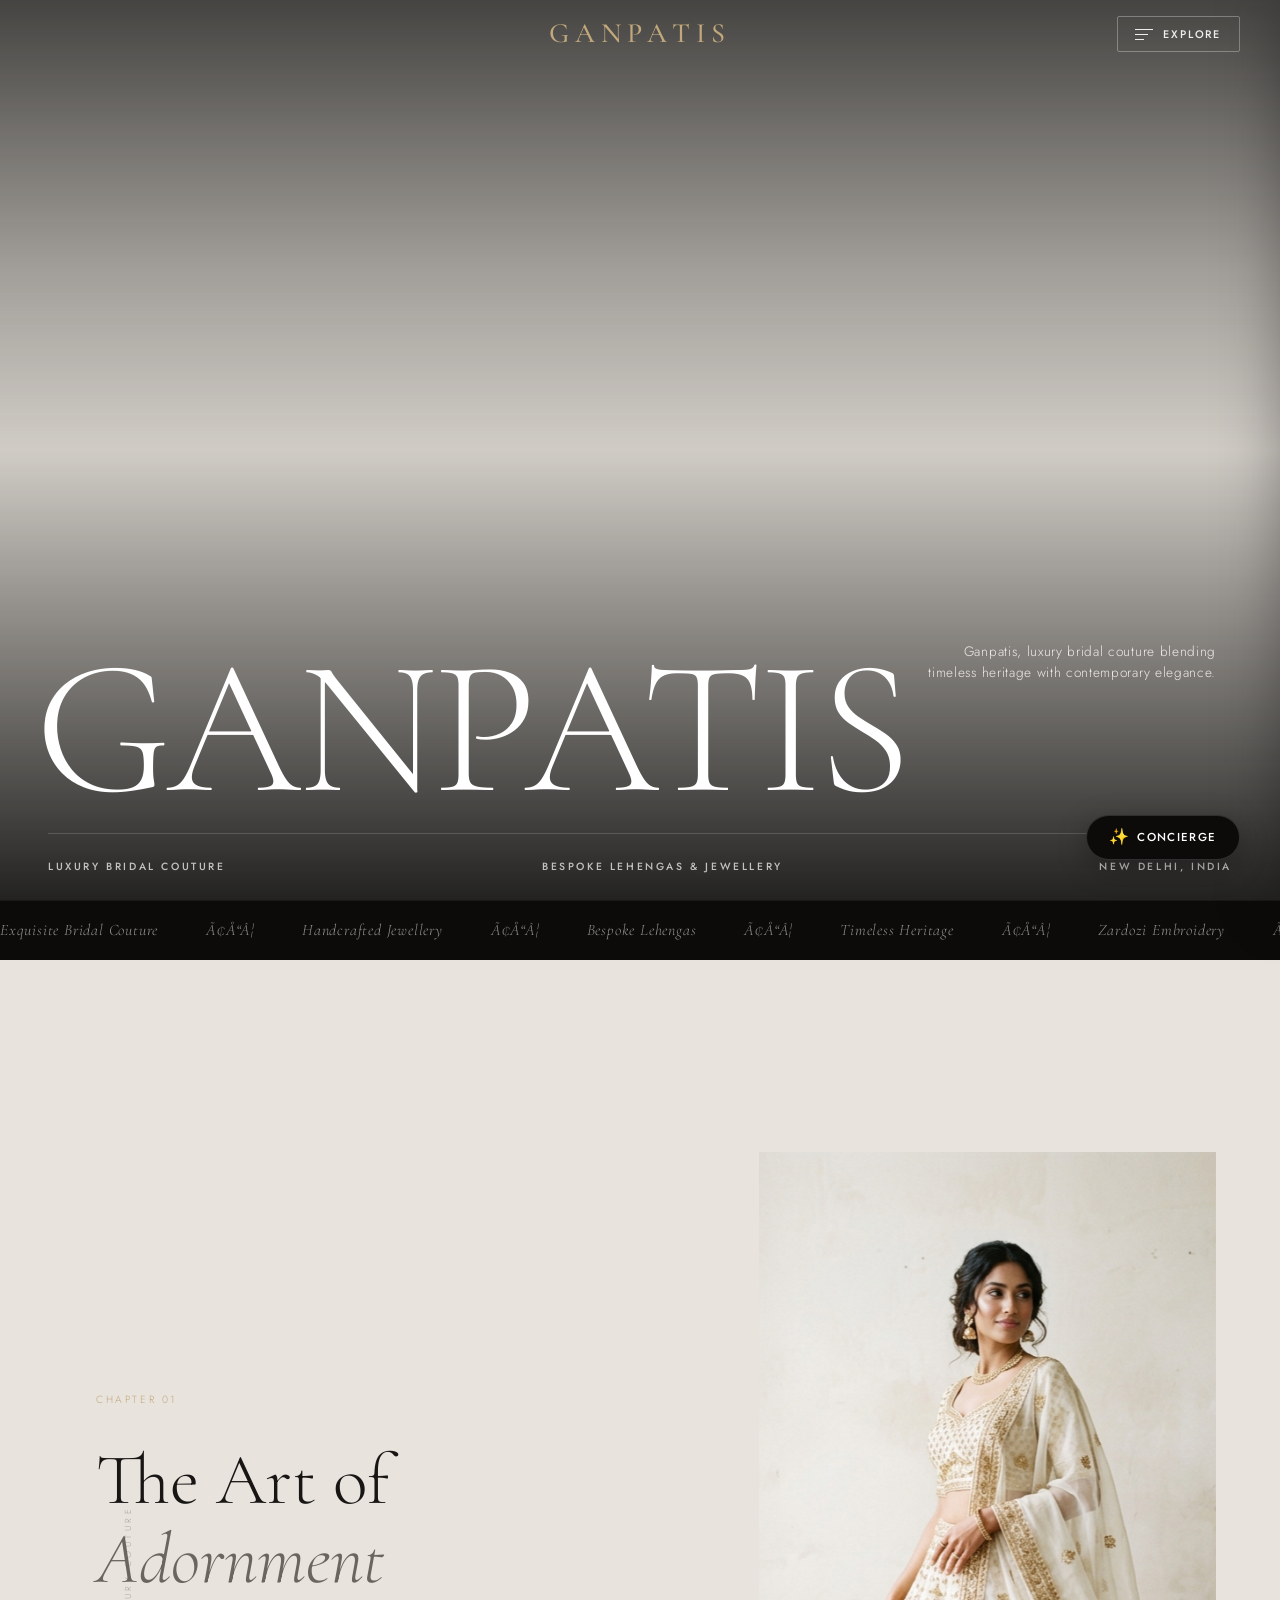
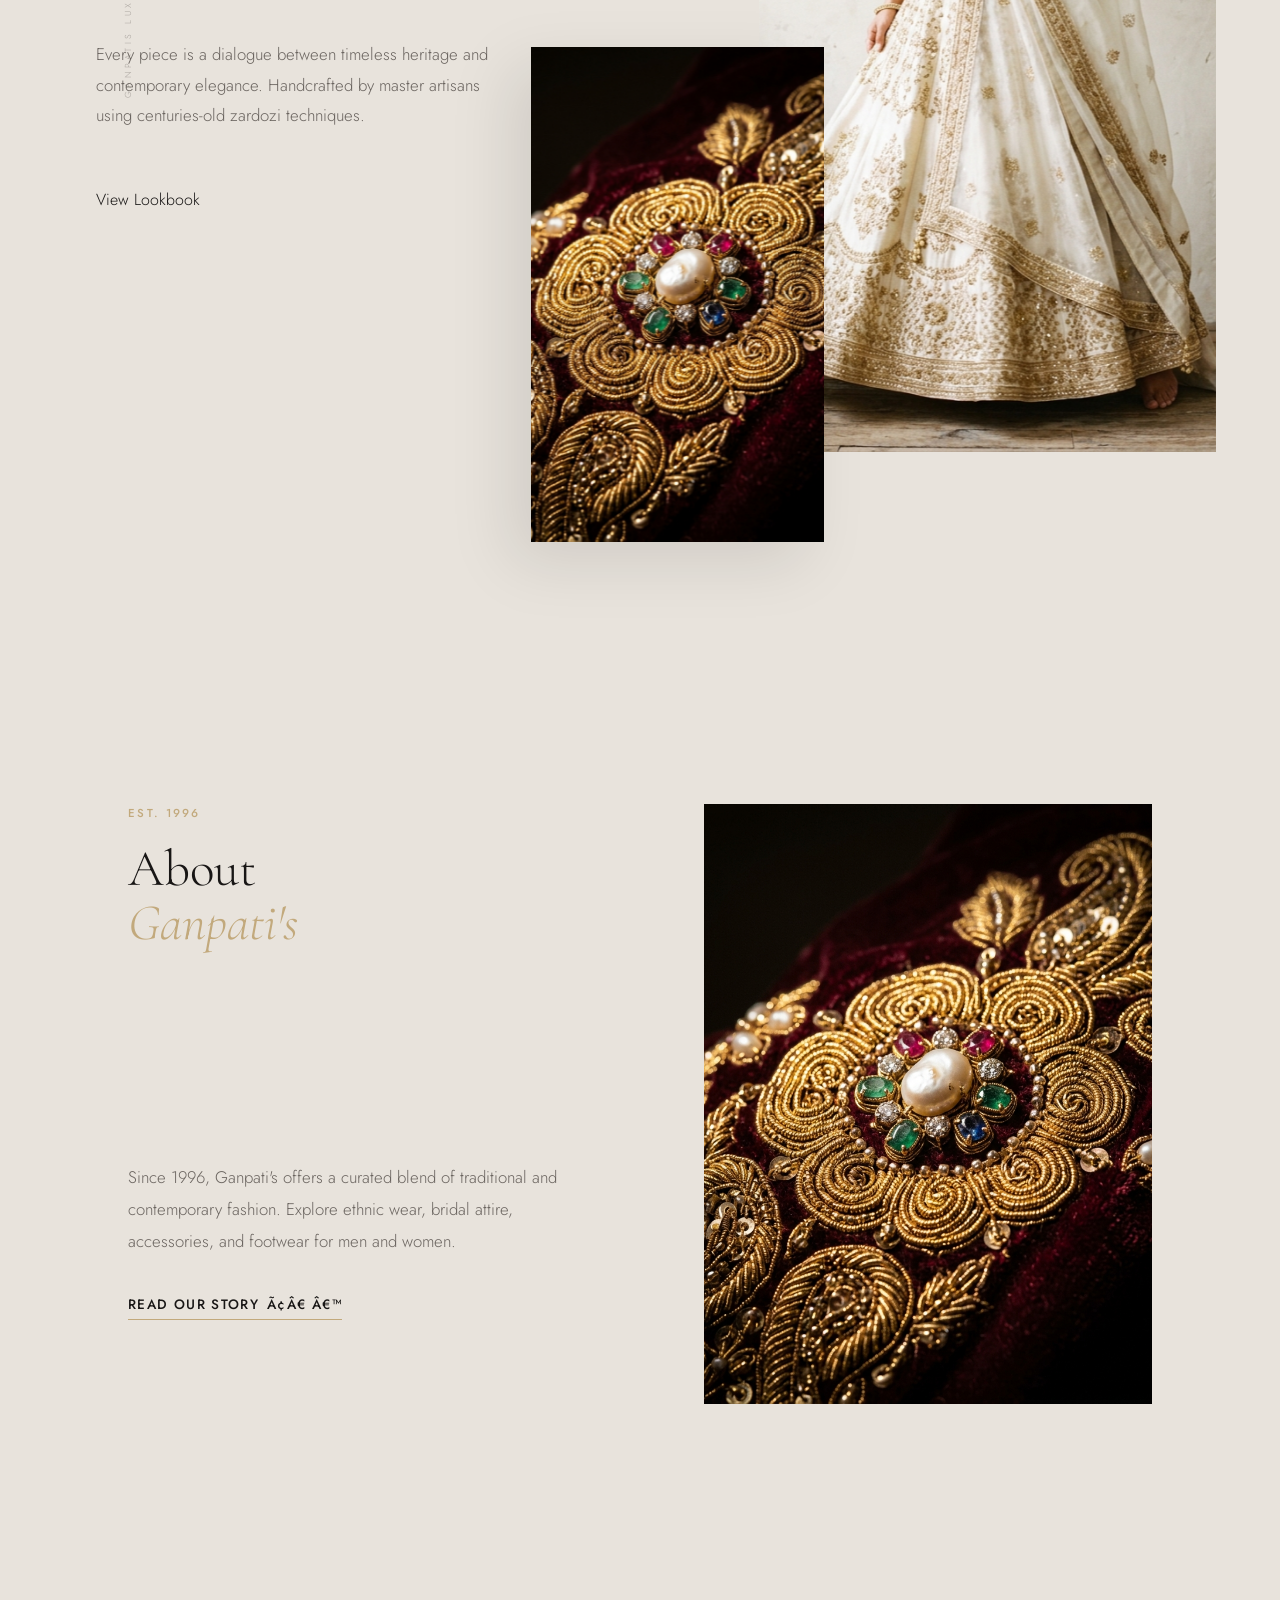
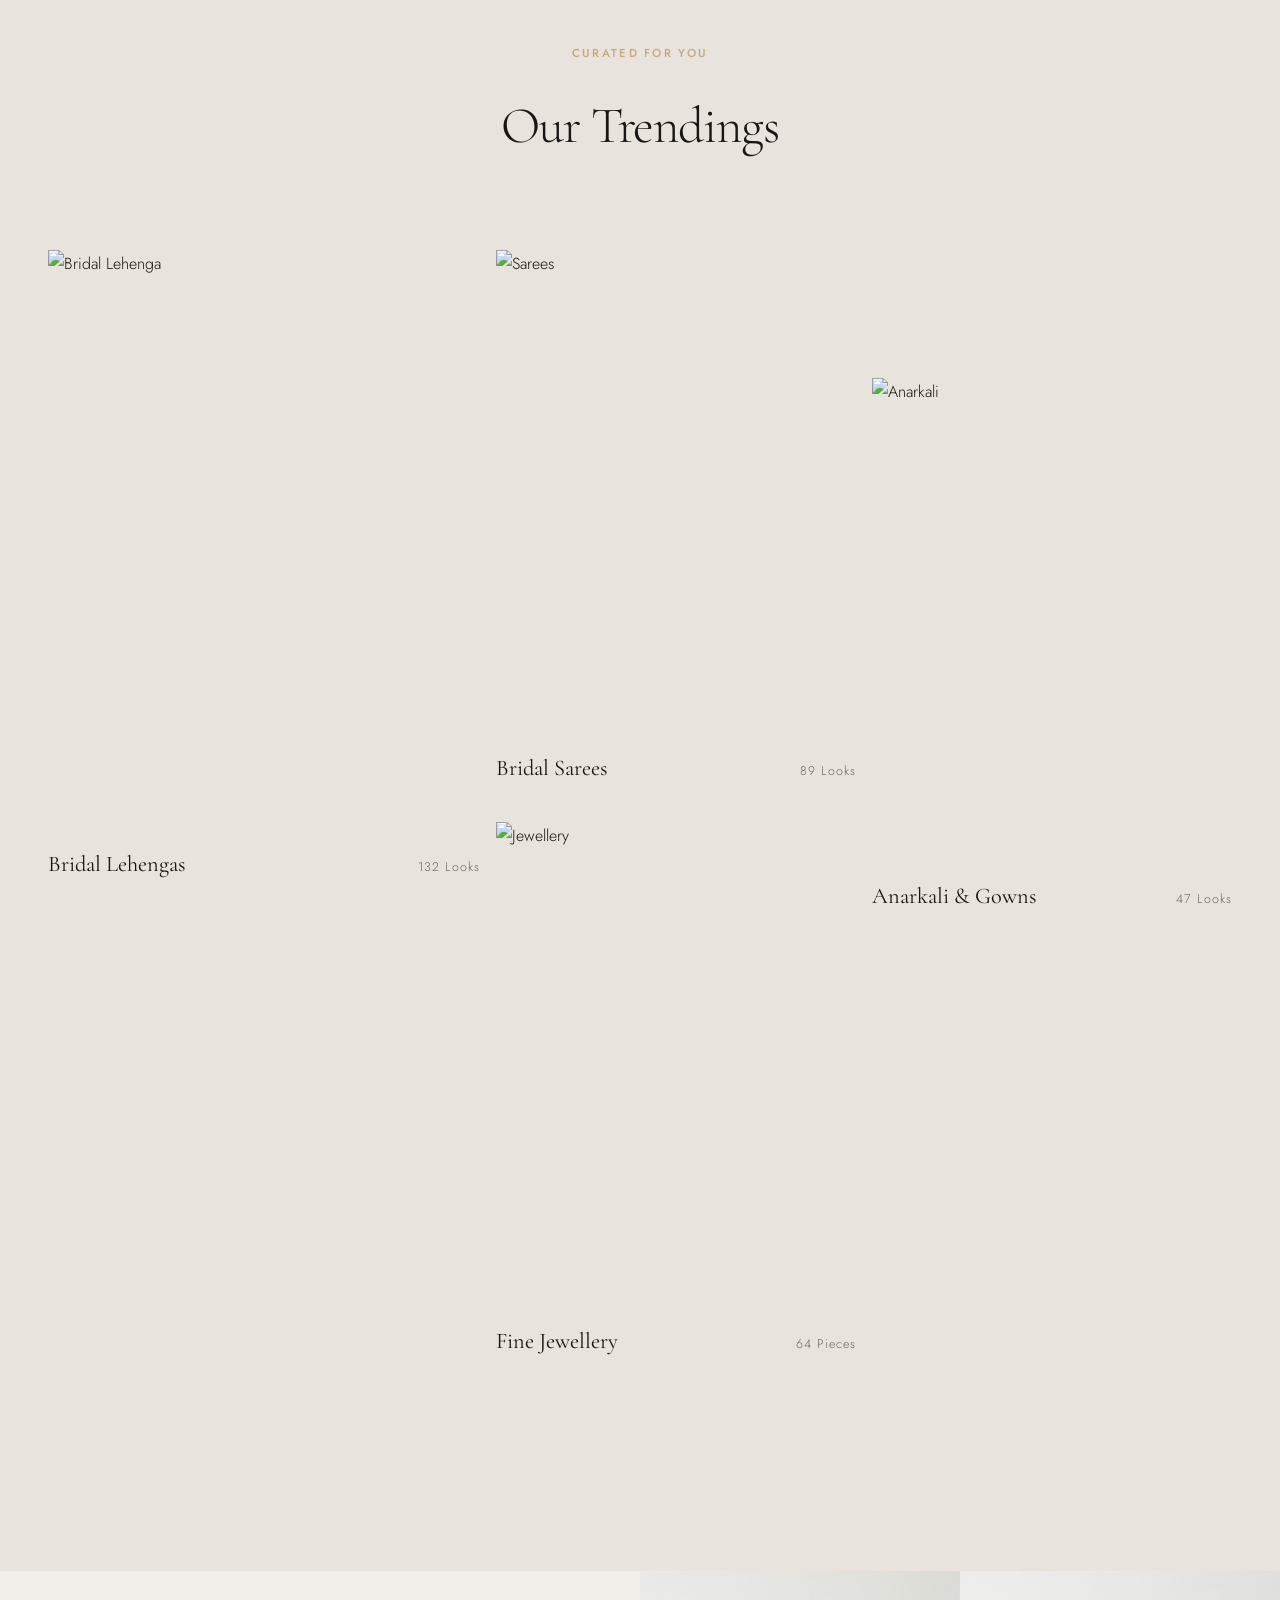
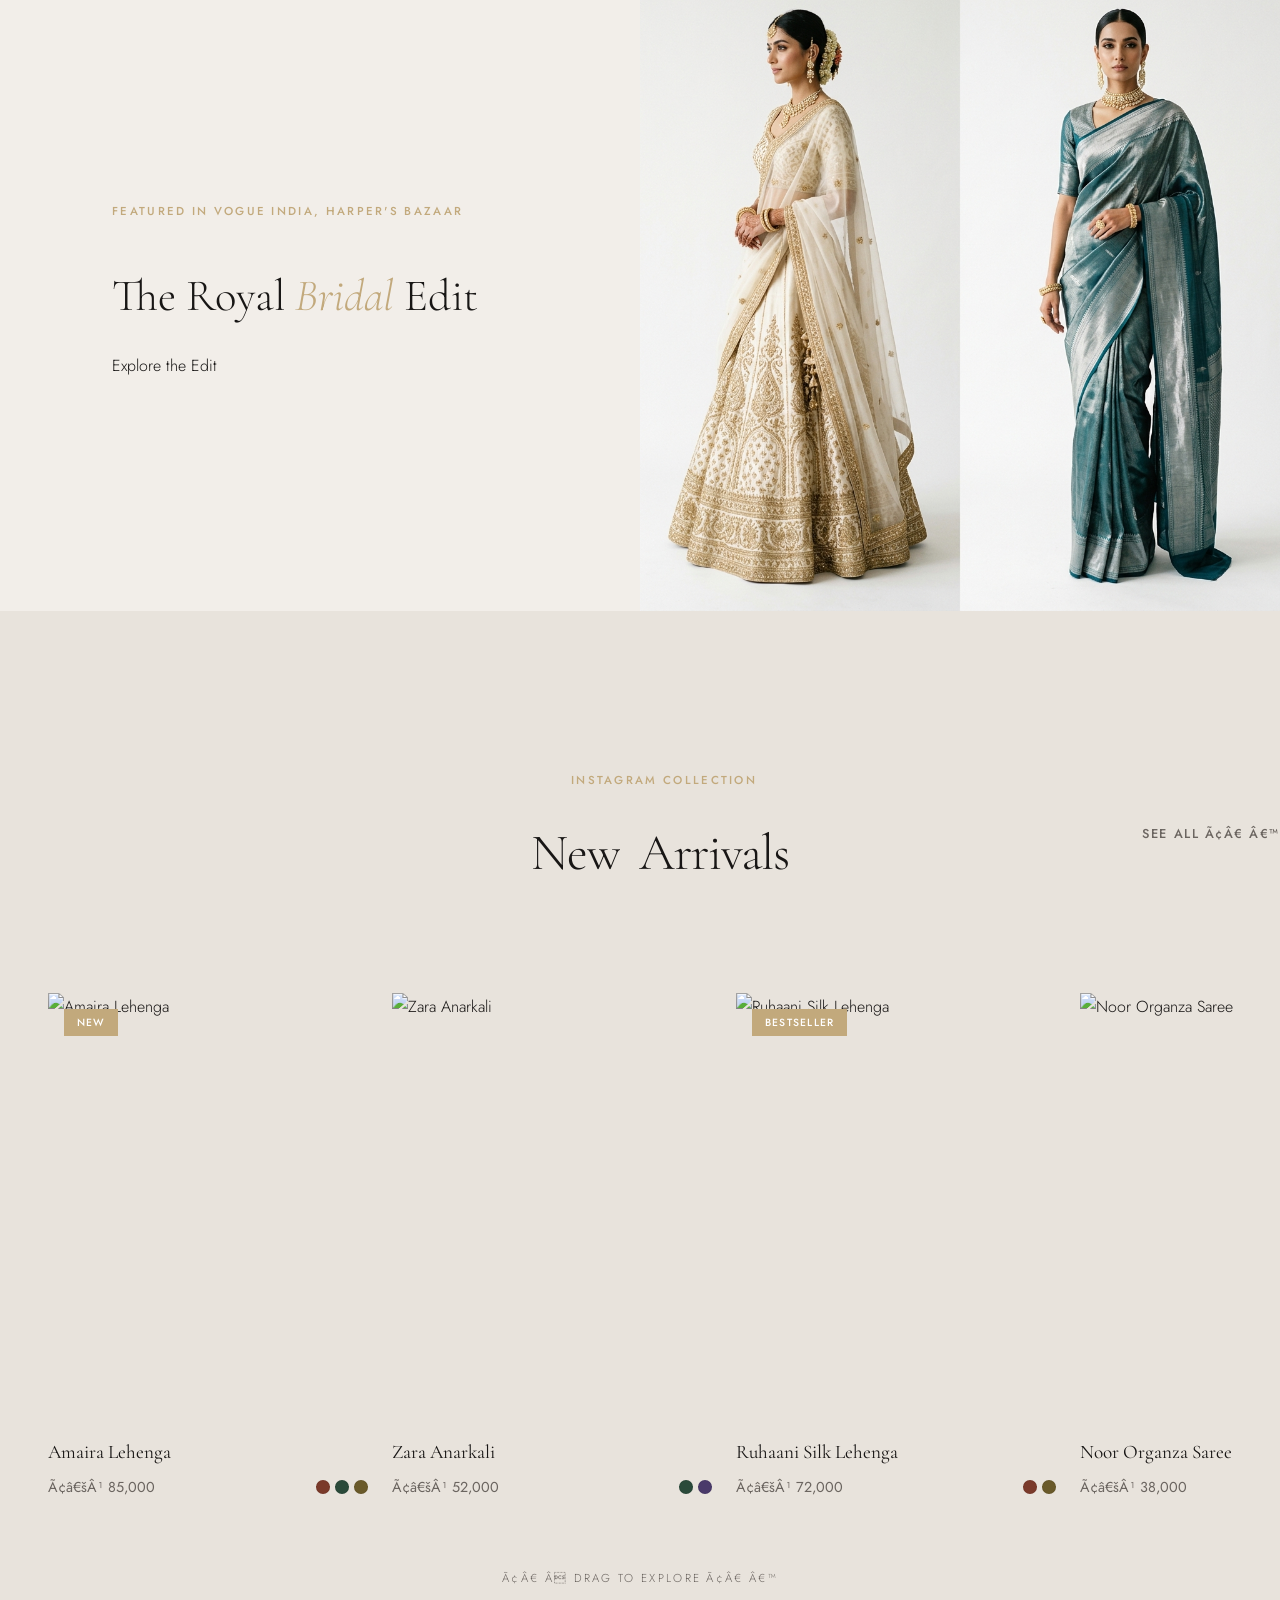
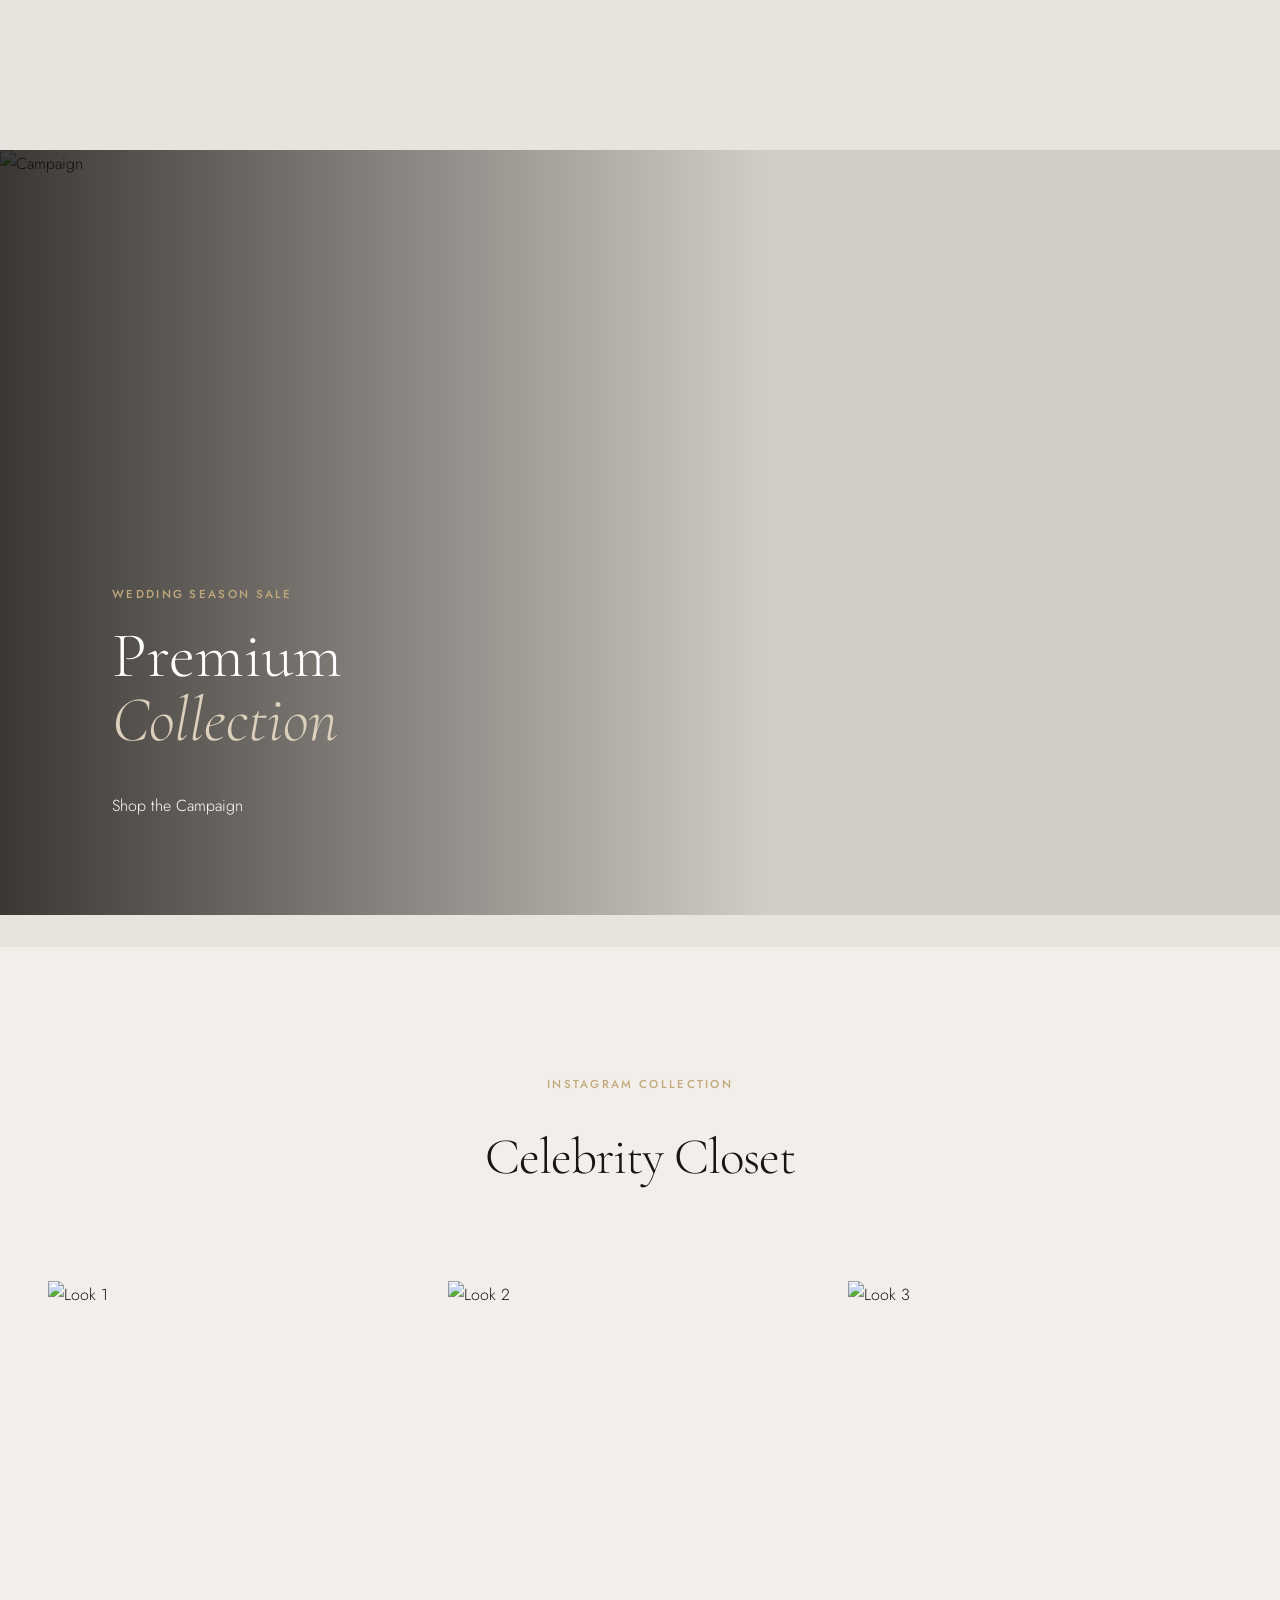
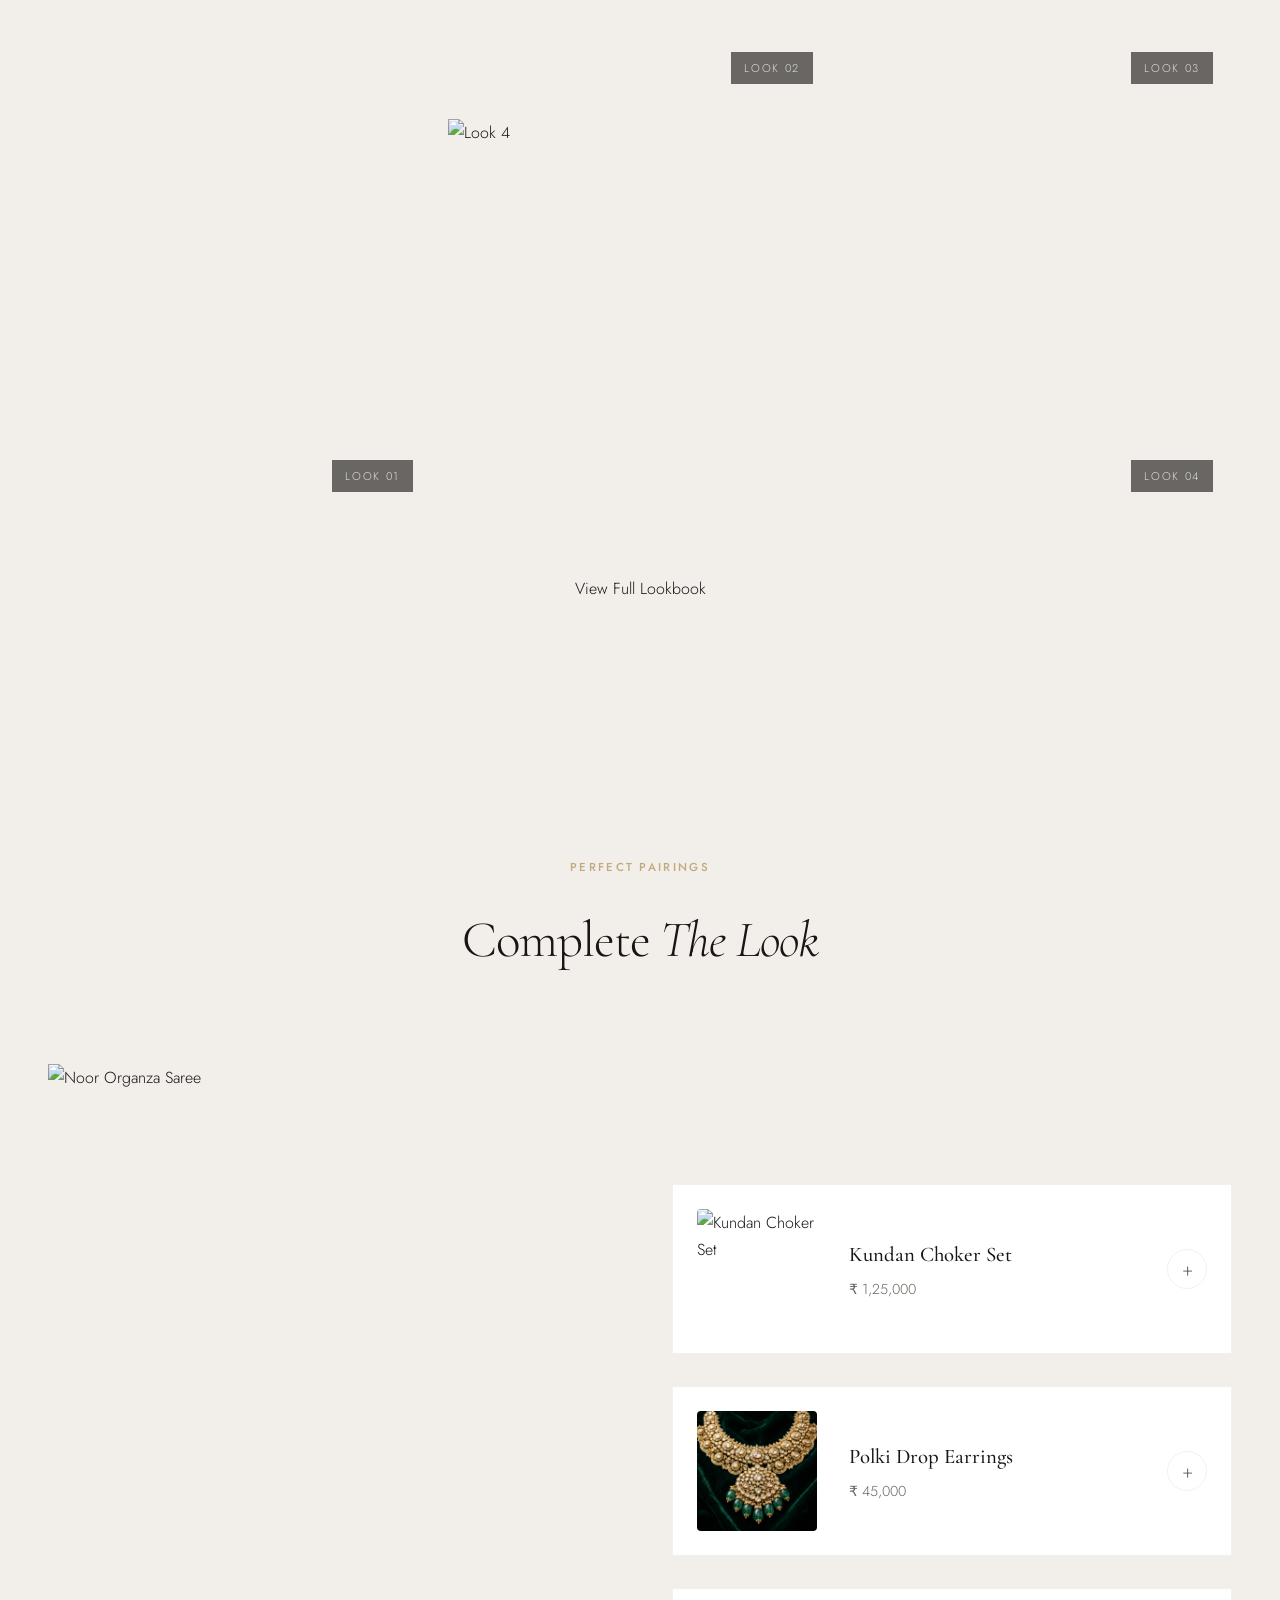
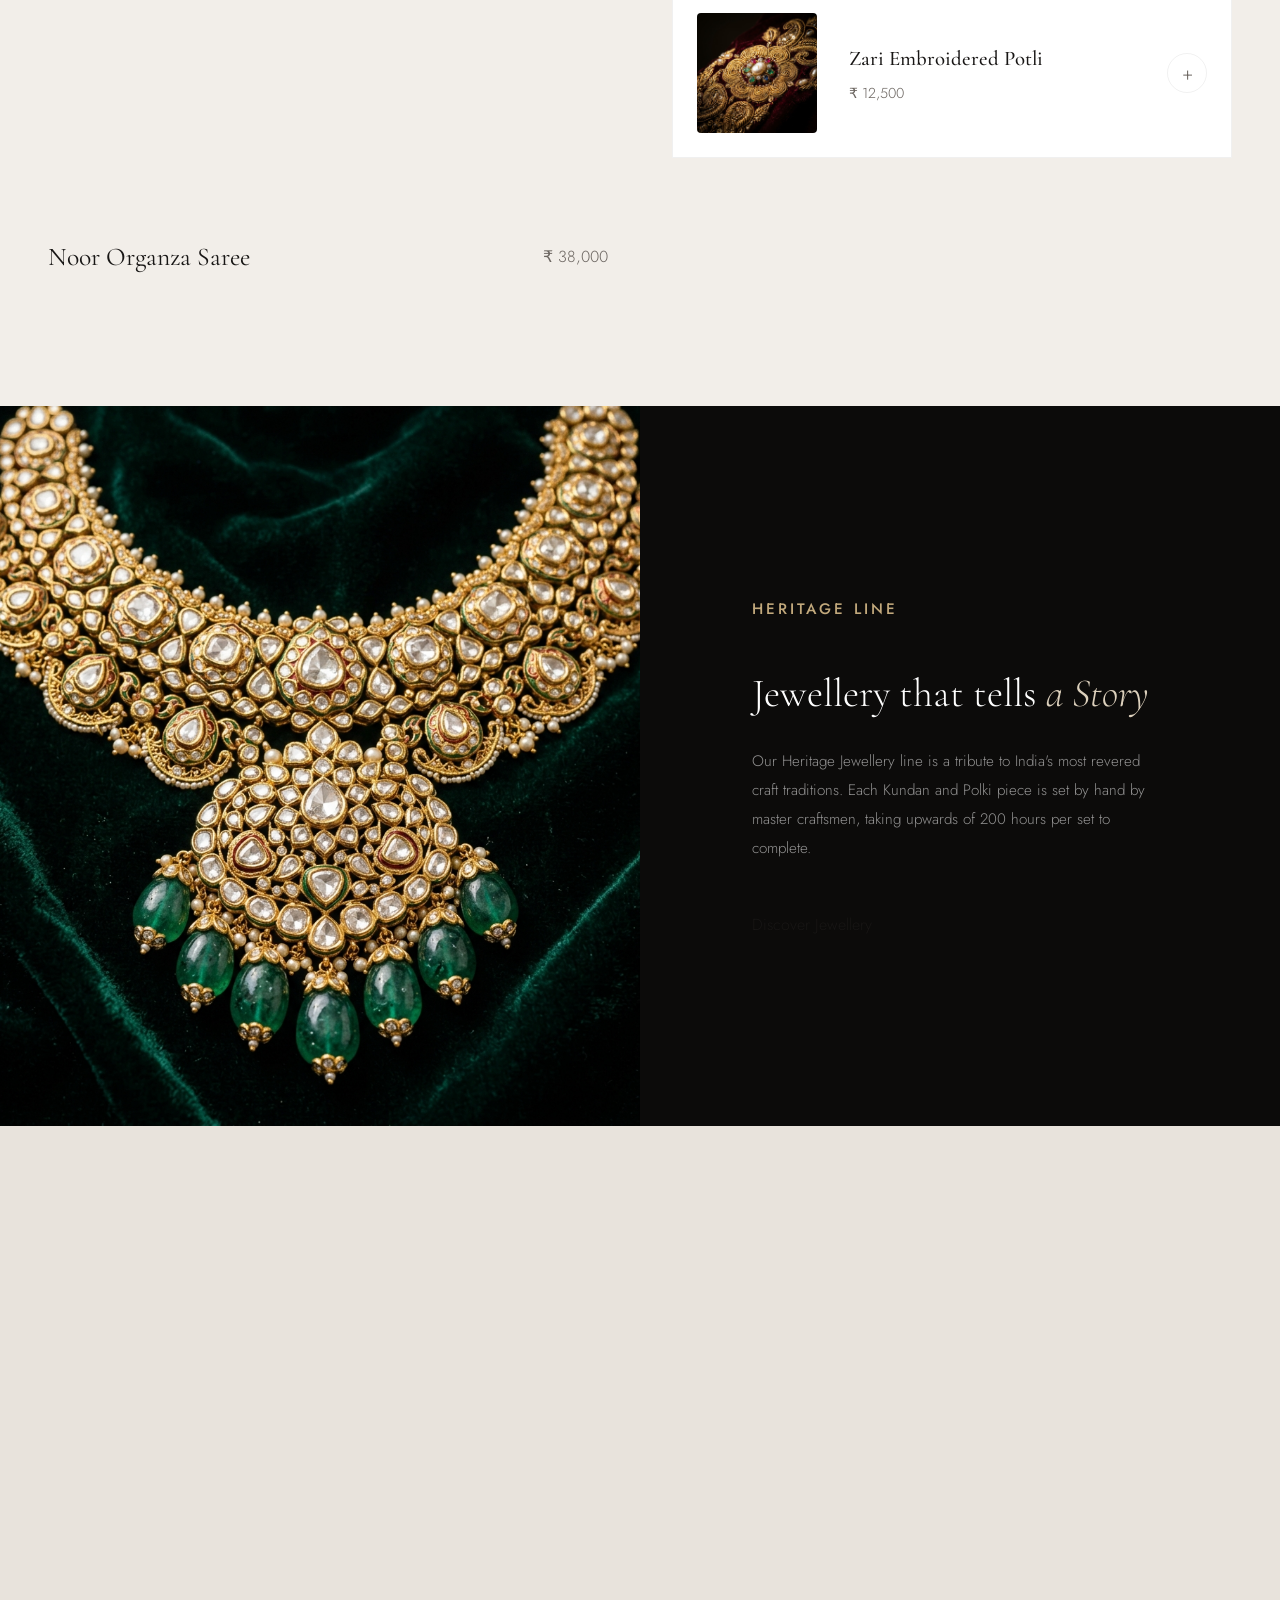
==== commit aeff6990: "Redesign homepage hero section, update product cards UI, implement new slide-out navigation, and fix" ====
--- a/index.html
+++ b/index.html
@@ -3,250 +3,76 @@
 <head>
     <meta charset="UTF-8">
     <meta name="viewport" content="width=device-width, initial-scale=1.0">
-    <title>GANPATIS Ã¢â‚¬â€ Luxury Bridal Couture</title>
-    <meta name="description" content="Ganpatis Ã¢â‚¬â€ India's most celebrated luxury bridal couture house. Discover our handcrafted lehengas, sarees, and exquisite jewellery.">
+    <title>GANPATIS — Luxury Bridal Couture</title>
+    <meta name="description" content="Ganpatis — India's most celebrated luxury bridal couture house. Discover our handcrafted lehengas, sarees, and exquisite jewellery.">
+
+    <!-- Resource Hints -->
     <link rel="preconnect" href="https://fonts.googleapis.com">
     <link rel="preconnect" href="https://fonts.gstatic.com" crossorigin>
+    <link rel="dns-prefetch" href="https://ganpatis.in">
+    <link rel="dns-prefetch" href="https://cdn.jsdelivr.net">
+
+    <!-- Preload critical assets -->
+    <link rel="preload" href="assets/hero_editorial.png" as="image" fetchpriority="high">
+    <link rel="preload" href="https://fonts.googleapis.com/css2?family=Cormorant+Garamond:ital,wght@0,300;0,400;0,500;0,600;1,300;1,400&family=Jost:wght@200;300;400;500;600&display=swap" as="style">
+
+    <!-- Fonts -->
     <link href="https://fonts.googleapis.com/css2?family=Cormorant+Garamond:ital,wght@0,300;0,400;0,500;0,600;1,300;1,400&family=Jost:wght@200;300;400;500;600&display=swap" rel="stylesheet">
+
     <link rel="stylesheet" href="styles.css">
-    <!-- Lenis smooth scroll -->
-    <script src="https://cdn.jsdelivr.net/npm/lenis@1.1.14/dist/lenis.min.js"></script>
-</head>
+
+    <!-- Lenis smooth scroll — deferred so it never blocks render -->
+    </head>
 <body>
 
     <!-- Cursor -->
     <div class="cursor" id="cursor"></div>
     <div class="cursor-follower" id="cursor-follower"></div>
 
-    <!-- Loader -->
+    <!-- Loader (Curtain Reveal) -->
     <div class="loader" id="loader">
+        <div class="loader-panel loader-panel-left"></div>
+        <div class="loader-panel loader-panel-right"></div>
         <div class="loader-inner">
             <p class="loader-brand">GANPATIS</p>
-            <div class="loader-line"><div class="loader-progress" id="loader-progress"></div></div>
+            <p class="loader-counter" id="loader-counter">000</p>
         </div>
     </div>
-
-    <!-- Navbar -->
+    <!-- Minimal Navbar -->
     <nav class="navbar" id="navbar">
+        <div class="nav-left"></div>
         <div class="nav-center">
-            <a href="#" class="logo">GANPATIS</a>
-        </div>
-        <div class="nav-mega-links" id="nav-mega-links">
-
-            <!-- INSTAGRAM COLLECTION -->
-            <div class="nav-item">
-                <a href="instagram-collection.html" class="nav-link nav-link-highlight">Instagram Collection</a>
-            </div>
-
-            <!-- NEW ARRIVALS -->
-            <div class="nav-item has-dropdown">
-                <a href="new-arrivals.html?gender=all" class="nav-link">New Arrivals</a>
-                
-                <!-- Mega Dropdown -->
-                <div class="mega-dropdown">
-                    <div class="mega-col">
-                        <h4 class="mega-col-heading">Explore</h4>
-                        <a href="new-arrivals.html?gender=girls">Women</a>
-                        <a href="new-arrivals.html?gender=boys">Men</a>
-                    </div>
-                </div>
-            </div>
-
-            <!-- WOMEN -->
-            <div class="nav-item has-dropdown">
-                <a href="women.html" class="nav-link">Women</a>
-                <div class="mega-dropdown mega-dropdown--wide">
-                    <div class="mega-col">
-                        <p class="mega-col-heading">Style</p>
-                        <a href="women.html?filter=kaftan">Kaftan</a>
-                        <a href="women.html?filter=dress">Dress</a>
-                        <a href="women.html?filter=jumpsuit">Jumpsuit</a>
-                        <a href="women.html?filter=co-ord">Co-ord Set</a>
-                        <a href="women.html?filter=salwar">Salwar Kameez</a>
-                        <a href="women.html?filter=sharara">Sharara-Garara</a>
-                        <a href="women.html?filter=anarkali">Anarkali</a>
-                        <a href="women.html?filter=lehenga">Lehenga</a>
-                        <a href="women.html?filter=gown">Gown</a>
-                        <a href="women.html?filter=saree">Saree</a>
-                        <a href="women.html?filter=dhoti">Dhoti Suit</a>
-                        <a href="women.html?filter=palazzo">Palazzo</a>
-                        <a href="women.html?filter=kurti">Kurti & Tunic</a>
-                        <a href="women.html?filter=contemporary">Contemporary Indian</a>
-                        <a href="women.html?filter=indo-western">Indo-Western</a>
-                        <a href="women.html?filter=dupatta">Dupatta</a>
-                    </div>
-                    <div class="mega-col">
-                        <p class="mega-col-heading">Occasion</p>
-                        <a href="women.html?filter=haldi" class="mega-link-gold">Haldi</a>
-                        <a href="women.html?filter=mehendi" class="mega-link-gold">Mehendi</a>
-                        <a href="women.html?filter=cocktail">Cocktail</a>
-                        <a href="women.html?filter=wedding">Wedding</a>
-                        <a href="women.html?filter=reception">Reception</a>
-                        <a href="women.html?filter=casual">Casual</a>
-                    </div>
-                    <div class="mega-col">
-                        <p class="mega-col-heading">Wedding Edit</p>
-                        <a href="women.html?filter=bridesmaid">Bridesmaid</a>
-                        <a href="women.html?filter=bride">Bride</a>
-                        <a href="women.html?filter=anand">Anand Karaj</a>
-                    </div>
-                    <div class="mega-col">
-                        <p class="mega-col-heading">Accessories</p>
-                        <a href="women.html?filter=bags">Bags & Clutches</a>
-                        <a href="women.html?filter=necklace">Necklace</a>
-                        <a href="women.html?filter=rings">Rings</a>
-                        <a href="women.html?filter=bracelets">Bracelets</a>
-                        <a href="women.html?filter=maang">Maang Tikka</a>
-                        <a href="women.html?filter=earrings">Earrings</a>
-                    </div>
-                </div>
-            </div>
-
-            <!-- MEN -->
-            <div class="nav-item has-dropdown">
-                <a href="men.html" class="nav-link">Men</a>
-                <div class="mega-dropdown mega-dropdown--wide">
-                    <div class="mega-col">
-                        <p class="mega-col-heading">Style</p>
-                        <a href="men.html?filter=shirt">Shirt &amp; T-Shirt</a>
-                        <a href="men.html?filter=kurta">Kurta Set</a>
-                        <a href="men.html?filter=nehru">Nehru Jacket Set</a>
-                        <a href="men.html?filter=sherwani">Sherwani</a>
-                        <a href="men.html?filter=suit">Suit</a>
-                        <a href="men.html?filter=tuxedo">Tuxedo</a>
-                        <a href="men.html?filter=bandhgala">Bandhgala</a>
-                        <a href="men.html?filter=jacket">Jacket</a>
-                        <a href="men.html?filter=indo">Indo Western</a>
-                    </div>
-                    <div class="mega-col">
-                        <p class="mega-col-heading">Occasion</p>
-                        <a href="men.html?filter=haldi" class="mega-link-gold">Haldi</a>
-                        <a href="men.html?filter=mehendi" class="mega-link-gold">Mehendi</a>
-                        <a href="men.html?filter=cocktail">Cocktail</a>
-                        <a href="men.html?filter=wedding">Wedding</a>
-                        <a href="men.html?filter=reception">Reception</a>
-                        <a href="men.html?filter=casual">Casual</a>
-                    </div>
-                    <div class="mega-col">
-                        <p class="mega-col-heading">Wedding Edit</p>
-                        <a href="men.html?filter=groom">Groom</a>
-                        <a href="men.html?filter=groomsmen" class="mega-link-gold">Groomsmen</a>
-                    </div>
-                    <div class="mega-col">
-                        <p class="mega-col-heading">Accessories</p>
-                        <a href="men.html?filter=brooch">Brooch</a>
-                        <a href="men.html?filter=buttons">Buttons</a>
-                        <a href="men.html?filter=cufflinks">Cufflinks</a>
-                        <a href="men.html?filter=footwear">Footwear</a>
-                    </div>
-                </div>
-            </div>
-
-            <!-- DESIGNERS -->
-            <div class="nav-item has-dropdown">
-                <a href="designers.html" class="nav-link">Designers</a>
-                <div class="mega-dropdown mega-dropdown--wide mega-dropdown--designers">
-                    <div class="mega-col">
-                        <a href="designers.html?filter=al-ustaad">Al Ustaad By Ganpati's</a>
-                        <a href="designers.html?filter=ablissa">Ablissa</a>
-                        <a href="designers.html?filter=ankit-v-kapoor">Ankit V Kapoor</a>
-                        <a href="designers.html?filter=artimen">Artimen</a>
-                        <a href="designers.html?filter=ayushi-maniar">Ayushi Maniar</a>
-                        <a href="designers.html?filter=casa-nostra">Casa Nostra</a>
-                    </div>
-                    <div class="mega-col">
-                        <a href="designers.html?filter=dilli-darzi">Dilli Darzi</a>
-                        <a href="designers.html?filter=duet-luxurry">Duet Luxurry</a>
-                        <a href="designers.html?filter=ganpati">Ganpati's</a>
-                        <a href="designers.html?filter=gopi-vaid">Gopi Vaid</a>
-                        <a href="designers.html?filter=jade-by-ashima">Jade By Ashima</a>
-                        <a href="designers.html?filter=joules-by-radhika">Joules By Radhika</a>
-                        <a href="designers.html?filter=juhi-bengani" class="mega-link-gold">Juhi Bengani</a>
-                        <a href="designers.html?filter=label-foram-patel" class="mega-link-gold">Label Foram Patel</a>
-                        <a href="designers.html?filter=label-niti-bothra" class="mega-link-gold">Label Niti Bothra</a>
-                    </div>
-                    <div class="mega-col">
-                        <a href="designers.html?filter=label-sanya-gulati">Label Sanya Gulati</a>
-                        <a href="designers.html?filter=mandira-wirk">Mandira Wirk</a>
-                        <a href="designers.html?filter=matsya">Matsya</a>
-                        <a href="designers.html?filter=nero">Nero</a>
-                        <a href="designers.html?filter=ohaila-khan" class="mega-link-gold">Obeile Khan</a>
-                        <a href="designers.html?filter=paarsh">Paarsh</a>
-                    </div>
-                    <div class="mega-col">
-                        <a href="designers.html?filter=sasha-by-charu-arora">Sasha By Charu Arora</a>
-                        <a href="designers.html?filter=shalki" class="mega-link-gold">Shalki</a>
-                        <a href="designers.html?filter=sheen-by-harsheen" class="mega-link-gold">Sheen By Harsheen</a>
-                        <a href="designers.html?filter=sheetal-batra">Sheetal Batra</a>
-                        <a href="designers.html?filter=soup-by-sougat-paul">Soup By Sougat Paul</a>
-                        <a href="designers.html?filter=wearrara">Wearrara</a>
-                    </div>
-                </div>
-            </div>
-
-            <!-- CELEBRITY CLOSET -->
-            <div class="nav-item">
-                <a href="#lookbook" class="nav-link">Celebrity Closet</a>
-            </div>
-
-            <!-- WEDDING EDIT -->
-            <div class="nav-item">
-                <a href="#" class="nav-link">Wedding Edit</a>
-            </div>
-
-            <!-- SALE -->
-            <div class="nav-item">
-                <a href="#" class="nav-link nav-link-sale">Sale</a>
-            </div>
-        </div>
-
-        <button class="hamburger" id="hamburger" aria-label="Menu">
-            <span></span><span></span>
+            <a href="index.html" class="logo">GANPATIS</a>
+        </div>
+        <button class="nav-explore-btn" id="nav-explore-btn" aria-expanded="false" aria-controls="nav-panel" aria-label="Explore collections">
+            <span class="explore-icon" aria-hidden="true">
+                <span></span><span></span><span></span>
+            </span>
+            Explore
         </button>
     </nav>
 
-    <!-- Mobile Menu -->
-    <div class="mobile-menu" id="mobile-menu">
-        <a href="#">Instagram Collection</a>
-        <a href="#">New Arrivals</a>
-        <a href="#">Women</a>
-        <a href="#">Men</a>
-        <a href="#">Designers</a>
-        <a href="#">Celebrity Closet</a>
-        <a href="#">Wedding Edit</a>
-        <a href="#" style="color: #c16452;">Sale</a>
-    </div>
+
 
     <!-- HERO -->
     <section class="hero" id="hero">
         <div class="hero-bg">
-            <video class="hero-video" id="hero-video" autoplay muted loop playsinline poster="assets/hero_editorial.png">
+            <video class="hero-video" id="hero-video" autoplay muted loop playsinline preload="auto">
                 <source src="hero.mp4" type="video/mp4">
             </video>
-            <img src="assets/hero_editorial.png" alt="Ganpatis Luxury Bridal" class="hero-img hero-img-fallback" id="hero-img">
             <div class="hero-vignette"></div>
         </div>
-        <div class="hero-content">
-            <div class="hero-tag reveal-up">Since 1996</div>
-            <h1 class="hero-title">
-                <span class="split-word reveal-up d1">The Wedding</span>
-                <em class="split-word reveal-up d2">Edit</em>
-            </h1>
-            <div class="hero-actions reveal-up d3">
-                <a href="#collections" class="btn-primary">Explore Now</a>
-                <a href="#" class="btn-ghost">Our Story</a>
-            </div>
-        </div>
-        <div class="hero-scroll-hint">
-            <span>Scroll</span>
-            <div class="scroll-line"></div>
-        </div>
-        <div class="hero-stat-strip">
-            <div class="stat"><span class="stat-num">30+</span><span class="stat-label">Years of Legacy</span></div>
-            <div class="stat-sep"></div>
-            <div class="stat"><span class="stat-num">5000+</span><span class="stat-label">Brides Dressed</span></div>
-            <div class="stat-sep"></div>
-            <div class="stat"><span class="stat-num">3</span><span class="stat-label">Flagship Boutiques</span></div>
+        <div class="hero-editorial-content">
+            <div class="hero-desc reveal-up">
+                Ganpatis, luxury bridal couture blending timeless heritage with contemporary elegance.
+            </div>
+            <h1 class="hero-giant-title reveal-up" style="transition-delay: 0.1s;">GANPATIS</h1>
+            
+            <div class="hero-bottom-strip reveal-up" style="transition-delay: 0.2s;">
+                <span class="hbs-left">LUXURY BRIDAL COUTURE</span>
+                <span class="hbs-center">BESPOKE LEHENGAS & JEWELLERY</span>
+                <span class="hbs-right">NEW DELHI, INDIA</span>
+            </div>
         </div>
     </section>
 
@@ -279,6 +105,28 @@
             <span>Ã¢Å“Â¦</span>
         </div>
     </div>
+
+    <!-- EDITORIAL ASYMMETRY (NEW) -->
+    <section class="editorial" id="editorial">
+        <div class="editorial-container">
+            <div class="ed-text-block reveal-up">
+                <span class="ed-label">Chapter 01</span>
+                <h2 class="ed-title">The Art of <br><em>Adornment</em></h2>
+                <p class="ed-desc">Every piece is a dialogue between timeless heritage and contemporary elegance. Handcrafted by master artisans using centuries-old zardozi techniques.</p>
+                <a href="new-arrivals.html?gender=girls" class="btn-ghost">View Lookbook</a>
+            </div>
+            <div class="ed-image-block">
+                <div class="ed-img-wrap img-large reveal-up">
+                    <img src="assets/bridal_lehenga.png" alt="Bridal Lehnenga">
+                </div>
+                <div class="ed-img-wrap img-small reveal-up" style="transition-delay: 0.2s;">
+                    <img src="assets/lookbook_detail.png" alt="Bridal Detail">
+                </div>
+            </div>
+        </div>
+        <!-- Vertical side text -->
+        <div class="ed-vertical-text">GANPATIS LUXURY COUTURE</div>
+    </section>
 
     <!-- EDITORIAL INTRO -->
     <section class="editorial-intro" id="about">
@@ -305,7 +153,7 @@
             <!-- Col 1 - tall -->
             <a href="#" class="col-item col-tall reveal-up">
                 <div class="col-img-wrap">
-                    <img src="https://ganpatis.in/cdn/shop/files/39_2.jpg?crop=region&crop_height=1925&crop_left=0&crop_top=185&crop_width=1290&v=1782479377&width=900" alt="Bridal Lehenga">
+                    <img src="https://ganpatis.in/cdn/shop/files/39_2.jpg?crop=region&crop_height=1925&crop_left=0&crop_top=185&crop_width=1290&v=1782479377&width=900" alt="Bridal Lehenga" loading="lazy">
                     <div class="col-overlay">
                         <span>Shop Now Ã¢â€ â€™</span>
                     </div>
@@ -319,7 +167,7 @@
             <div class="col-stack">
                 <a href="#" class="col-item reveal-up d1">
                     <div class="col-img-wrap">
-                        <img src="https://ganpatis.in/cdn/shop/files/IMG_1502_JPG.jpg?crop=region&crop_height=2400&crop_left=92&crop_top=0&crop_width=1608&v=1782477518&width=900" alt="Sarees">
+                        <img src="https://ganpatis.in/cdn/shop/files/IMG_1502_JPG.jpg?crop=region&crop_height=2400&crop_left=92&crop_top=0&crop_width=1608&v=1782477518&width=900" alt="Sarees" loading="lazy">
                         <div class="col-overlay"><span>Shop Now Ã¢â€ â€™</span></div>
                     </div>
                     <div class="col-info">
@@ -329,7 +177,7 @@
                 </a>
                 <a href="#" class="col-item reveal-up d2">
                     <div class="col-img-wrap">
-                        <img src="https://ganpatis.in/cdn/shop/files/GoStudio_8842.jpg?crop=region&crop_height=4002&crop_left=229&crop_top=0&crop_width=2681&v=1777967177&width=900" alt="Jewellery">
+                        <img src="https://ganpatis.in/cdn/shop/files/GoStudio_8842.jpg?crop=region&crop_height=4002&crop_left=229&crop_top=0&crop_width=2681&v=1777967177&width=900" alt="Jewellery" loading="lazy">
                         <div class="col-overlay"><span>Shop Now Ã¢â€ â€™</span></div>
                     </div>
                     <div class="col-info">
@@ -341,7 +189,7 @@
             <!-- Col 3 - offset tall -->
             <a href="#" class="col-item col-tall col-offset reveal-up d1">
                 <div class="col-img-wrap">
-                    <img src="https://ganpatis.in/cdn/shop/files/DSC08765.jpg?crop=region&crop_height=3425&crop_left=0&crop_top=8&crop_width=2295&v=1779202365&width=900" alt="Anarkali">
+                    <img src="https://ganpatis.in/cdn/shop/files/DSC08765.jpg?crop=region&crop_height=3425&crop_left=0&crop_top=8&crop_width=2295&v=1779202365&width=900" alt="Anarkali" loading="lazy">
                     <div class="col-overlay"><span>Shop Now Ã¢â€ â€™</span></div>
                 </div>
                 <div class="col-info">
@@ -360,7 +208,7 @@
             <a href="#" class="btn-primary btn-dark">Explore the Edit</a>
         </div>
         <div class="strip-img reveal-up d1">
-            <img src="assets/editorial_split.png" alt="Royal Bridal Edit">
+            <img src="assets/editorial_split.png" alt="Royal Bridal Edit" loading="lazy">
         </div>
     </section>
 
@@ -376,7 +224,7 @@
             <div class="hscroll-track" id="hscroll-track">
                 <div class="product-card">
                     <div class="product-img-wrap">
-                        <img src="https://ganpatis.in/cdn/shop/files/38_1.jpg?crop=region&crop_height=1925&crop_left=0&crop_top=310&crop_width=1290&v=1782291741&width=720" alt="Amaira Lehenga">
+                        <img src="https://ganpatis.in/cdn/shop/files/38_1.jpg?crop=region&crop_height=1925&crop_left=0&crop_top=310&crop_width=1290&v=1782291741&width=720" alt="Amaira Lehenga" loading="lazy">
                         <button class="quick-add">Quick View</button>
                         <div class="product-badge">New</div>
                     </div>
@@ -387,7 +235,7 @@
                 </div>
                 <div class="product-card">
                     <div class="product-img-wrap">
-                        <img src="https://ganpatis.in/cdn/shop/files/37_1.jpg?crop=region&crop_height=1925&crop_left=0&crop_top=308&crop_width=1290&v=1782291335&width=720" alt="Zara Anarkali">
+                        <img src="https://ganpatis.in/cdn/shop/files/37_1.jpg?crop=region&crop_height=1925&crop_left=0&crop_top=308&crop_width=1290&v=1782291335&width=720" alt="Zara Anarkali" loading="lazy">
                         <button class="quick-add">Quick View</button>
                     </div>
                     <div class="product-info">
@@ -397,7 +245,7 @@
                 </div>
                 <div class="product-card">
                     <div class="product-img-wrap">
-                        <img src="https://ganpatis.in/cdn/shop/files/36_1.jpg?crop=region&crop_height=1925&crop_left=0&crop_top=310&crop_width=1290&v=1782283131&width=720" alt="Ruhaani Silk Lehenga">
+                        <img src="https://ganpatis.in/cdn/shop/files/36_1.jpg?crop=region&crop_height=1925&crop_left=0&crop_top=310&crop_width=1290&v=1782283131&width=720" alt="Ruhaani Silk Lehenga" loading="lazy">
                         <button class="quick-add">Quick View</button>
                         <div class="product-badge">Bestseller</div>
                     </div>
@@ -408,7 +256,7 @@
                 </div>
                 <div class="product-card">
                     <div class="product-img-wrap">
-                        <img src="https://ganpatis.in/cdn/shop/files/35_1.jpg?crop=region&crop_height=1925&crop_left=0&crop_top=309&crop_width=1290&v=1782281093&width=720" alt="Noor Organza Saree">
+                        <img src="https://ganpatis.in/cdn/shop/files/35_1.jpg?crop=region&crop_height=1925&crop_left=0&crop_top=309&crop_width=1290&v=1782281093&width=720" alt="Noor Organza Saree" loading="lazy">
                         <button class="quick-add">Quick View</button>
                     </div>
                     <div class="product-info">
@@ -420,7 +268,7 @@
             </div>
             <div class="product-card">
                 <div class="product-img-wrap">
-                    <img src="https://ganpatis.in/cdn/shop/files/34_1.jpg?crop=region&crop_height=1925&crop_left=0&crop_top=307&crop_width=1290&v=1782280794&width=720" alt="Riya Saree">
+                    <img src="https://ganpatis.in/cdn/shop/files/34_1.jpg?crop=region&crop_height=1925&crop_left=0&crop_top=307&crop_width=1290&v=1782280794&width=720" alt="Riya Saree" loading="lazy">
                     <button class="quick-add">Quick View</button>
                     <div class="product-badge">New</div>
                 </div>
@@ -431,7 +279,7 @@
             </div>
             <div class="product-card">
                 <div class="product-img-wrap">
-                    <img src="https://ganpatis.in/cdn/shop/files/33_1.jpg?crop=region&crop_height=2400&crop_left=92&crop_top=0&crop_width=1608&v=1781946085&width=720" alt="Priya Lehenga">
+                    <img src="https://ganpatis.in/cdn/shop/files/33_1.jpg?crop=region&crop_height=2400&crop_left=92&crop_top=0&crop_width=1608&v=1781946085&width=720" alt="Priya Lehenga" loading="lazy">
                     <button class="quick-add">Quick View</button>
                 </div>
                 <div class="product-info">
@@ -441,7 +289,7 @@
             </div>
             <div class="product-card">
                 <div class="product-img-wrap">
-                    <img src="https://ganpatis.in/cdn/shop/files/32_1.jpg?crop=region&crop_height=2400&crop_left=92&crop_top=0&crop_width=1608&v=1781868577&width=720" alt="Meera Anarkali">
+                    <img src="https://ganpatis.in/cdn/shop/files/32_1.jpg?crop=region&crop_height=2400&crop_left=92&crop_top=0&crop_width=1608&v=1781868577&width=720" alt="Meera Anarkali" loading="lazy">
                     <button class="quick-add">Quick View</button>
                     <div class="product-badge">Limited</div>
                 </div>
@@ -452,7 +300,7 @@
             </div>
             <div class="product-card">
                 <div class="product-img-wrap">
-                    <img src="https://ganpatis.in/cdn/shop/files/31_1.jpg?crop=region&crop_height=2400&crop_left=92&crop_top=0&crop_width=1608&v=1781867654&width=720" alt="Kavya Lehenga">
+                    <img src="https://ganpatis.in/cdn/shop/files/31_1.jpg?crop=region&crop_height=2400&crop_left=92&crop_top=0&crop_width=1608&v=1781867654&width=720" alt="Kavya Lehenga" loading="lazy">
                     <button class="quick-add">Quick View</button>
                 </div>
                 <div class="product-info">
@@ -470,7 +318,7 @@
     <!-- FULL BLEED CAMPAIGN -->
     <section class="campaign-section reveal-up">
         <div class="campaign-img-wrap">
-            <img src="https://ganpatis.in/cdn/shop/files/Premium_collection.png?v=1779277873&width=2880" alt="Campaign">
+            <img src="https://ganpatis.in/cdn/shop/files/Premium_collection.png?v=1779277873&width=2880" alt="Campaign" loading="lazy">
         </div>
         <div class="campaign-text">
             <p class="overline">Wedding Season Sale</p>
@@ -487,32 +335,86 @@
         </div>
         <div class="lookbook-masonry">
             <div class="lk-item lk-tall reveal-up">
-                <img src="https://ganpatis.in/cdn/shop/files/31_1.jpg?crop=region&crop_height=2400&crop_left=92&crop_top=0&crop_width=1608&v=1781867654&width=720" alt="Look 1">
+                <img src="https://ganpatis.in/cdn/shop/files/31_1.jpg?crop=region&crop_height=2400&crop_left=92&crop_top=0&crop_width=1608&v=1781867654&width=720" alt="Look 1" loading="lazy">
                 <div class="lk-label">Look 01</div>
             </div>
             <div class="lk-item reveal-up d1">
-                <img src="https://ganpatis.in/cdn/shop/files/33_1.jpg?crop=region&crop_height=2400&crop_left=92&crop_top=0&crop_width=1608&v=1781946085&width=720" alt="Look 2">
+                <img src="https://ganpatis.in/cdn/shop/files/33_1.jpg?crop=region&crop_height=2400&crop_left=92&crop_top=0&crop_width=1608&v=1781946085&width=720" alt="Look 2" loading="lazy">
                 <div class="lk-label">Look 02</div>
             </div>
             <div class="lk-item reveal-up d2">
-                <img src="https://ganpatis.in/cdn/shop/files/32_1.jpg?crop=region&crop_height=2400&crop_left=92&crop_top=0&crop_width=1608&v=1781868577&width=720" alt="Look 3">
+                <img src="https://ganpatis.in/cdn/shop/files/32_1.jpg?crop=region&crop_height=2400&crop_left=92&crop_top=0&crop_width=1608&v=1781868577&width=720" alt="Look 3" loading="lazy">
                 <div class="lk-label">Look 03</div>
             </div>
             <div class="lk-item lk-wide reveal-up d1">
-                <img src="https://ganpatis.in/cdn/shop/files/Ganpati_s_53.png?v=1779276161&width=1200" alt="Look 4">
+                <img src="https://ganpatis.in/cdn/shop/files/Ganpati_s_53.png?v=1779276161&width=1200" alt="Look 4" loading="lazy">
                 <div class="lk-label">Look 04</div>
             </div>
 
         </div>
         <div class="lookbook-cta reveal-up">
             <a href="#" class="btn-primary btn-dark">View Full Lookbook</a>
+        </div>
+    </section>
+
+    <!-- COMPLETE THE LOOK -->
+    <section class="complete-look-section">
+        <div class="section-header reveal-up">
+            <p class="overline">Perfect Pairings</p>
+            <h2>Complete <em>The Look</em></h2>
+        </div>
+        <div class="cl-container">
+            <div class="cl-outfit reveal-up d1">
+                <div class="cl-img-wrap">
+                    <img src="https://ganpatis.in/cdn/shop/files/35_1.jpg?crop=region&crop_height=1925&crop_left=0&crop_top=309&crop_width=1290&v=1782281093&width=900" alt="Noor Organza Saree" loading="lazy">
+                    <a href="#" class="cl-overlay">
+                        <span>Shop The Outfit</span>
+                    </a>
+                </div>
+                <div class="cl-info">
+                    <h3>Noor Organza Saree</h3>
+                    <p>₹ 38,000</p>
+                </div>
+            </div>
+            <div class="cl-accessories">
+                <a href="#" class="cl-acc-item reveal-up d2">
+                    <div class="cl-acc-img">
+                        <img src="https://ganpatis.in/cdn/shop/files/GoStudio_8842.jpg?crop=region&crop_height=4002&crop_left=229&crop_top=0&crop_width=2681&v=1777967177&width=400" alt="Kundan Choker Set" loading="lazy">
+                    </div>
+                    <div class="cl-acc-info">
+                        <h4>Kundan Choker Set</h4>
+                        <p>₹ 1,25,000</p>
+                    </div>
+                    <div class="cl-acc-add">+</div>
+                </a>
+                <a href="#" class="cl-acc-item reveal-up d3">
+                    <div class="cl-acc-img">
+                        <img src="assets/jewelry_closeup.png" alt="Polki Drop Earrings" loading="lazy">
+                    </div>
+                    <div class="cl-acc-info">
+                        <h4>Polki Drop Earrings</h4>
+                        <p>₹ 45,000</p>
+                    </div>
+                    <div class="cl-acc-add">+</div>
+                </a>
+                <a href="#" class="cl-acc-item reveal-up d4">
+                    <div class="cl-acc-img">
+                        <img src="assets/lookbook_detail.png" alt="Zari Embroidered Potli" loading="lazy">
+                    </div>
+                    <div class="cl-acc-info">
+                        <h4>Zari Embroidered Potli</h4>
+                        <p>₹ 12,500</p>
+                    </div>
+                    <div class="cl-acc-add">+</div>
+                </a>
+            </div>
         </div>
     </section>
 
     <!-- JEWELLERY HIGHLIGHT -->
     <section class="jewellery-section">
         <div class="jewellery-left reveal-up">
-            <img src="assets/jewelry_closeup.png" alt="Heritage Jewellery">
+            <img src="assets/jewelry_closeup.png" alt="Heritage Jewellery" loading="lazy">
         </div>
         <div class="jewellery-right">
             <div class="jewellery-text reveal-up">
@@ -567,6 +469,24 @@
         </div>
     </section>
 
+    <!-- OCCASIONAL PLANNER TRIGGER -->
+    <section class="planner-trigger-section">
+        <div class="planner-trigger-bg"></div>
+        <div class="planner-trigger-content reveal-up">
+            <p class="overline">Personalised Styling</p>
+            <h2>Find Your <em>Perfect Look</em></h2>
+            <p>Answer 5 simple questions about your occasion and we'll curate the perfect outfit and accessories for you — from colour palette to jewellery.</p>
+            <div class="planner-trigger-actions">
+                <a href="#" class="btn-primary" data-open-planner id="planner-cta-btn">Begin Consultation &rarr;</a>
+                <div class="planner-features">
+                    <span><svg width="14" height="14" viewBox="0 0 14 14" fill="none"><circle cx="7" cy="7" r="6.5" stroke="currentColor"/><path d="M4.5 7l2 2 3-3" stroke="currentColor" stroke-linecap="round"/></svg> Event-specific</span>
+                    <span><svg width="14" height="14" viewBox="0 0 14 14" fill="none"><circle cx="7" cy="7" r="6.5" stroke="currentColor"/><path d="M4.5 7l2 2 3-3" stroke="currentColor" stroke-linecap="round"/></svg> Day &amp; Night looks</span>
+                    <span><svg width="14" height="14" viewBox="0 0 14 14" fill="none"><circle cx="7" cy="7" r="6.5" stroke="currentColor"/><path d="M4.5 7l2 2 3-3" stroke="currentColor" stroke-linecap="round"/></svg> Matching accessories</span>
+                </div>
+            </div>
+        </div>
+    </section>
+
     <!-- CTA SECTION -->
     <section class="cta-section reveal-up">
         <div class="cta-inner">
@@ -625,8 +545,200 @@
         </div>
     </footer>
 
-    <script src="script.js"></script>
-<script src="mobile-menu.js"></script>`r`n</body>
+    <!-- OCCASIONAL PLANNER MODAL -->
+    <div class="planner-modal" id="planner-modal" role="dialog" aria-modal="true" aria-label="Occasional Style Planner">
+        <div class="planner-panel">
+
+            <!-- Header -->
+            <div class="planner-header">
+                <div class="planner-brand">
+                    <span class="planner-brand-name">GANPATIS</span>
+                    <span class="planner-brand-sub">Style Planner</span>
+                </div>
+                <div id="planner-step-counter" class="planner-step-counter">1 / 5</div>
+                <button class="planner-close-btn" id="planner-close" aria-label="Close planner">✕</button>
+            </div>
+
+            <!-- Progress dots -->
+            <div class="planner-progress">
+                <div class="planner-dot planner-dot--active"></div>
+                <div class="planner-dot"></div>
+                <div class="planner-dot"></div>
+                <div class="planner-dot"></div>
+                <div class="planner-dot"></div>
+            </div>
+
+            <!-- Steps -->
+            <div id="planner-steps-wrap" class="planner-steps-wrap">
+
+                <!-- STEP 1 — Event Type -->
+                <div class="planner-step planner-step--active" data-answer-key="event">
+                    <div class="step-question">
+                        <p class="step-num">01 —</p>
+                        <h3>What is the <em>occasion?</em></h3>
+                    </div>
+                    <div class="step-options step-options--grid">
+                        <button class="step-option" data-value="wedding">
+                            <span class="step-option-icon">💍</span>
+                            <span class="step-option-label">Wedding</span>
+                        </button>
+                        <button class="step-option" data-value="reception">
+                            <span class="step-option-icon">✨</span>
+                            <span class="step-option-label">Reception</span>
+                        </button>
+                        <button class="step-option" data-value="cocktail">
+                            <span class="step-option-icon">🥂</span>
+                            <span class="step-option-label">Cocktail</span>
+                        </button>
+                        <button class="step-option" data-value="mehendi">
+                            <span class="step-option-icon">🌿</span>
+                            <span class="step-option-label">Mehendi</span>
+                        </button>
+                        <button class="step-option" data-value="haldi">
+                            <span class="step-option-icon">🌻</span>
+                            <span class="step-option-label">Haldi</span>
+                        </button>
+                        <button class="step-option" data-value="sangeet">
+                            <span class="step-option-icon">🎶</span>
+                            <span class="step-option-label">Sangeet</span>
+                        </button>
+                        <button class="step-option" data-value="festive">
+                            <span class="step-option-icon">🪔</span>
+                            <span class="step-option-label">Festive</span>
+                        </button>
+                        <button class="step-option" data-value="casual">
+                            <span class="step-option-icon">🌸</span>
+                            <span class="step-option-label">Casual</span>
+                        </button>
+                    </div>
+                </div>
+
+                <!-- STEP 2 — Time of Day -->
+                <div class="planner-step" data-answer-key="time">
+                    <div class="step-question">
+                        <p class="step-num">02 —</p>
+                        <h3>Day or <em>Evening</em> event?</h3>
+                        <p class="step-hint">This determines colour palette, fabric weight &amp; jewellery style.</p>
+                    </div>
+                    <div class="step-options step-options--duo">
+                        <button class="step-option step-option--large" data-value="day">
+                            <span class="step-option-icon">☀️</span>
+                            <span class="step-option-label">Day</span>
+                            <span class="step-option-desc">Pastels, Ivory, Blush<br>Organza, Chiffon, Crepe</span>
+                        </button>
+                        <button class="step-option step-option--large" data-value="night">
+                            <span class="step-option-icon">🌙</span>
+                            <span class="step-option-label">Evening / Night</span>
+                            <span class="step-option-desc">Jewel Tones, Deep Hues<br>Velvet, Silk, Heavy Zari</span>
+                        </button>
+                    </div>
+                </div>
+
+                <!-- STEP 3 — Season -->
+                <div class="planner-step" data-answer-key="season">
+                    <div class="step-question">
+                        <p class="step-num">03 —</p>
+                        <h3>What's the <em>season?</em></h3>
+                        <p class="step-hint">Fabric breathability and layering are tuned to the weather.</p>
+                    </div>
+                    <div class="step-options step-options--duo">
+                        <button class="step-option step-option--large" data-value="summer">
+                            <span class="step-option-icon">🌞</span>
+                            <span class="step-option-label">Summer / Monsoon</span>
+                            <span class="step-option-desc">Light fabrics<br>Organza, Georgette, Chiffon</span>
+                        </button>
+                        <button class="step-option step-option--large" data-value="winter">
+                            <span class="step-option-icon">❄️</span>
+                            <span class="step-option-label">Winter / Festive Season</span>
+                            <span class="step-option-desc">Rich textures<br>Velvet, Silk, Brocade</span>
+                        </button>
+                    </div>
+                </div>
+
+                <!-- STEP 4 — Style Preference -->
+                <div class="planner-step" data-answer-key="style">
+                    <div class="step-question">
+                        <p class="step-num">04 —</p>
+                        <h3>Your style <em>aesthetic?</em></h3>
+                    </div>
+                    <div class="step-options step-options--trio">
+                        <button class="step-option step-option--medium" data-value="traditional">
+                            <span class="step-option-icon">🪷</span>
+                            <span class="step-option-label">Traditional</span>
+                            <span class="step-option-desc">Lehenga, Saree, Anarkali — rooted in heritage craft</span>
+                        </button>
+                        <button class="step-option step-option--medium" data-value="contemporary">
+                            <span class="step-option-icon">✦</span>
+                            <span class="step-option-label">Contemporary</span>
+                            <span class="step-option-desc">Indo-Western, Gown, Co-ord — modern Indian silhouettes</span>
+                        </button>
+                        <button class="step-option step-option--medium" data-value="royal">
+                            <span class="step-option-icon">👑</span>
+                            <span class="step-option-label">Royal &amp; Grand</span>
+                            <span class="step-option-desc">Heavy Bridal, Banarasi, Statement jewellery sets</span>
+                        </button>
+                    </div>
+                </div>
+
+                <!-- STEP 5 — Budget -->
+                <div class="planner-step" data-answer-key="budget">
+                    <div class="step-question">
+                        <p class="step-num">05 —</p>
+                        <h3>Your <em>budget</em> range?</h3>
+                    </div>
+                    <div class="step-options step-options--grid step-options--budget">
+                        <button class="step-option" data-value="under-30k">
+                            <span class="step-option-label">Under ₹30,000</span>
+                        </button>
+                        <button class="step-option" data-value="30k-75k">
+                            <span class="step-option-label">₹30,000 – ₹75,000</span>
+                        </button>
+                        <button class="step-option" data-value="75k-200k">
+                            <span class="step-option-label">₹75,000 – ₹2,00,000</span>
+                        </button>
+                        <button class="step-option" data-value="200k-plus">
+                            <span class="step-option-label">₹2,00,000 &amp; above</span>
+                        </button>
+                    </div>
+                </div>
+
+            </div>
+            <!-- /steps-wrap -->
+
+            <!-- Navigation -->
+            <div class="planner-nav" id="planner-nav">
+                <button class="planner-back-btn" id="planner-back" style="display:none">
+                    <svg width="16" height="16" viewBox="0 0 16 16" fill="none"><path d="M10 3L5 8l5 5" stroke="currentColor" stroke-width="1.5" stroke-linecap="round"/></svg>
+                    Back
+                </button>
+                <button class="planner-next-btn" id="planner-next">
+                    Continue
+                    <svg width="16" height="16" viewBox="0 0 16 16" fill="none"><path d="M6 3l5 5-5 5" stroke="currentColor" stroke-width="1.5" stroke-linecap="round"/></svg>
+                </button>
+            </div>
+
+            <!-- Results Panel -->
+            <div class="planner-results" id="planner-results">
+                <div class="planner-results-header">
+                    <p class="overline">Your Curated Looks</p>
+                    <p class="planner-summary" id="planner-summary"></p>
+                    <button id="planner-restart" class="planner-restart-btn">↩ Start Over</button>
+                </div>
+                <div class="planner-results-grid" id="planner-results-grid"></div>
+            </div>
+
+        </div>
+    </div>
+    <!-- /planner-modal -->
+
+    <!-- FLOATING PLANNER BUTTON -->
+    <button class="planner-fab" data-open-planner id="planner-fab" aria-label="Open Style Planner" title="Style Planner">
+        <span class="planner-fab-icon">&#10024;</span>
+        <span class="planner-fab-label">Concierge</span>
+    </button>
+
+    <script src="script.js" defer></script>
+    <script src="nav.js" defer></script>
+    <script src="planner.js" defer></script>
+</body>
 </html>
-
-
--- a/styles.css
+++ b/styles.css
@@ -3,17 +3,17 @@
    Global Design System
 ====================================== */
 
-@import url('https://fonts.googleapis.com/css2?family=Cormorant+Garamond:ital,wght@0,300;0,400;0,500;0,600;1,300;1,400&family=Jost:wght@200;300;400;500;600&display=swap');
+/* Fonts loaded via <link> in HTML — no @import needed here */
 
 :root {
-    --c-bg:       #E6DAC8;
-    --c-dark:     #0e0c0a;
-    --c-text:     #1c1a18;
+    --c-bg:       #e8e3dc; /* cooler stone cream */
+    --c-dark:     #0c0b0a; /* richer deep black */
+    --c-text:     #181615;
     --c-muted:    #6b6560;
-    --c-gold:     #b89a6a;
-    --c-gold-lt:  #d4bc90;
-    --c-cream:    #f5efe7;
-    --c-border:   rgba(0,0,0,0.08);
+    --c-gold:     #c2a97c; /* champagne gold */
+    --c-gold-lt:  #dcd0bc; /* light champagne */
+    --c-cream:    #f2eee9;
+    --c-border:   rgba(0,0,0,0.06);
     --ff-head:    'Cormorant Garamond', serif;
     --ff-body:    'Jost', sans-serif;
     --ease:       cubic-bezier(0.25, 0.46, 0.45, 0.94);
@@ -32,279 +32,390 @@
     font-size: 16px;
     line-height: 1.7;
     overflow-x: hidden;
-    cursor: none;
 }
 
 img { display: block; width: 100%; height: 100%; object-fit: cover; }
 a  { text-decoration: none; color: inherit; }
 
 /* ============================
-   CUSTOM CURSOR
-============================ */
-.cursor {
-    position: fixed;
-    width: 8px;
-    height: 8px;
-    background: var(--c-gold);
-    border-radius: 50%;
-    pointer-events: none;
-    z-index: 9999;
-    transform: translate(-50%, -50%);
-    transition: transform 0.1s;
-}
-.cursor-follower {
-    position: fixed;
-    width: 36px;
-    height: 36px;
-    border: 1px solid var(--c-gold);
-    border-radius: 50%;
-    pointer-events: none;
-    z-index: 9998;
-    transform: translate(-50%, -50%);
-    transition: all 0.35s var(--ease);
-    opacity: 0.7;
-}
-body:has(a:hover) .cursor-follower,
-body:has(button:hover) .cursor-follower {
-    width: 60px;
-    height: 60px;
-    opacity: 0.4;
-}
-
-/* ============================
-   LOADER
+   CURSOR — HIDDEN (Using default)
+============================ */
+.cursor, .cursor-follower {
+    display: none !important;
+}
+
+/* ============================
+   LOADER — CURTAIN REVEAL
 ============================ */
 .loader {
     position: fixed;
     inset: 0;
-    background: var(--c-dark);
     display: flex;
     align-items: center;
     justify-content: center;
     z-index: 9000;
-    transition: opacity 0.8s var(--ease), visibility 0.8s;
-}
-.loader.hidden { opacity: 0; visibility: hidden; pointer-events: none; }
-.loader-inner { text-align: center; }
+    pointer-events: all;
+}
+.loader.hidden { pointer-events: none; }
+
+.loader-panel {
+    position: absolute;
+    top: 0;
+    bottom: 0;
+    width: 50%;
+    background: var(--c-dark);
+    transition: transform 1.2s cubic-bezier(0.77, 0, 0.175, 1);
+    will-change: transform;
+}
+.loader-panel-left { left: 0; transform-origin: left; }
+.loader-panel-right { right: 0; transform-origin: right; }
+
+.loader.hidden .loader-panel-left { transform: scaleX(0); }
+.loader.hidden .loader-panel-right { transform: scaleX(0); }
+
+.loader-inner {
+    position: relative;
+    z-index: 1;
+    text-align: center;
+    color: #fff;
+    mix-blend-mode: difference;
+    transition: opacity 0.6s var(--ease);
+}
+.loader.hidden .loader-inner { opacity: 0; }
+
 .loader-brand {
     font-family: var(--ff-head);
     font-size: 3rem;
-    color: #fff;
-    letter-spacing: 0.3em;
-    margin-bottom: 2rem;
+    letter-spacing: 0.35em;
     font-weight: 300;
-}
-.loader-line {
-    width: 200px;
-    height: 1px;
-    background: rgba(255,255,255,0.15);
-    position: relative;
-    overflow: hidden;
-}
-.loader-progress {
-    position: absolute;
-    top: 0; left: 0;
-    height: 100%;
-    width: 0%;
-    background: var(--c-gold);
-    transition: width 1.8s var(--ease);
-}
-
-/* ============================
-   NAVBAR
+    margin-bottom: 1rem;
+    text-transform: uppercase;
+}
+.loader-counter {
+    font-family: var(--ff-body);
+    font-size: 0.85rem;
+    letter-spacing: 0.25em;
+    font-weight: 400;
+    color: var(--c-gold);
+}
+
+/* ============================
+   NAVBAR — MINIMAL STRIP
 ============================ */
 .navbar {
     position: fixed;
     top: 0; left: 0; right: 0;
     display: flex;
-    flex-direction: column;
-    align-items: stretch;
+    align-items: center;
+    justify-content: space-between;
+    padding: 0 2.5rem;
+    height: 68px;
     z-index: 500;
-    background: rgba(255, 255, 255, 0.05);
-    backdrop-filter: blur(12px) saturate(120%);
-    -webkit-backdrop-filter: blur(12px) saturate(120%);
-    border-bottom: 1px solid rgba(255, 255, 255, 0.15);
-    transition: background 0.4s var(--ease), backdrop-filter 0.4s var(--ease);
+    background: transparent;
+    transition: background 0.4s var(--ease), box-shadow 0.4s var(--ease);
 }
 .navbar.scrolled {
-    background: transparent;
-    backdrop-filter: none;
-    -webkit-backdrop-filter: none;
-    border-bottom: none;
-}
-
-/* Logo row */
+    background: #111;
+    box-shadow: 0 1px 0 rgba(255,255,255,0.06);
+}
+
+/* Navbar left slot (empty — for balance) */
+.nav-left {
+    width: 120px;
+    display: flex;
+    align-items: center;
+}
+
+/* Logo centred */
 .nav-center {
-    display: flex;
-    align-items: center;
-    justify-content: center;
-    padding: 1.2rem 4rem;
-    background: transparent;
-    color: var(--c-gold);
-    position: relative;
-    transition: background 0.4s var(--ease);
-}
-.navbar.scrolled .nav-center {
-    background: #111;
+    position: absolute;
+    left: 50%;
+    transform: translateX(-50%);
 }
 .logo {
     font-family: var(--ff-head);
-    font-size: 1.9rem;
-    letter-spacing: 0.2em;
+    font-size: 1.75rem;
+    letter-spacing: 0.22em;
     font-weight: 500;
     color: var(--c-gold);
-}
-
-/* Mega links row */
-.nav-mega-links {
+    text-decoration: none;
+    transition: opacity 0.3s;
+}
+.logo:hover { opacity: 0.8; }
+
+/* Explore button */
+.nav-explore-btn {
+    display: flex;
+    align-items: center;
+    gap: 0.6rem;
+    background: none;
+    border: 1px solid rgba(255,255,255,0.3);
+    color: rgba(255,255,255,0.9);
+    font-family: var(--ff-body);
+    font-size: 0.68rem;
+    font-weight: 500;
+    letter-spacing: 0.18em;
+    text-transform: uppercase;
+    padding: 0.55rem 1.1rem;
+    cursor: pointer;
+    transition: background 0.3s, border-color 0.3s, color 0.3s;
+    border-radius: 2px;
+    white-space: nowrap;
+}
+.navbar.scrolled .nav-explore-btn {
+    border-color: rgba(184,154,106,0.5);
+    color: var(--c-gold);
+}
+.nav-explore-btn:hover {
+    background: rgba(184,154,106,0.12);
+    border-color: var(--c-gold);
+    color: var(--c-gold);
+}
+.nav-explore-btn[aria-expanded="true"] {
+    background: var(--c-gold);
+    border-color: var(--c-gold);
+    color: #fff;
+}
+/* The three-line icon */
+.explore-icon {
+    display: flex;
+    flex-direction: column;
+    gap: 4px;
+    width: 18px;
+}
+.explore-icon span {
+    display: block;
+    height: 1px;
+    background: currentColor;
+    transition: transform 0.35s var(--ease-out), opacity 0.25s, width 0.3s;
+    transform-origin: left;
+}
+.explore-icon span:nth-child(2) { width: 70%; }
+.explore-icon span:nth-child(3) { width: 50%; }
+.nav-explore-btn[aria-expanded="true"] .explore-icon span:nth-child(1) {
+    transform: translateY(5px) rotate(45deg) scaleX(1.1);
+}
+.nav-explore-btn[aria-expanded="true"] .explore-icon span:nth-child(2) {
+    opacity: 0;
+    transform: scaleX(0);
+}
+.nav-explore-btn[aria-expanded="true"] .explore-icon span:nth-child(3) {
+    transform: translateY(-9px) rotate(-45deg) scaleX(1.4);
+    width: 100%;
+}
+
+/* ============================
+   SLIDE PANEL — OVERLAY
+============================ */
+.nav-panel-overlay {
+    position: fixed;
+    inset: 0;
+    background: rgba(14,12,10,0.55);
+    z-index: 800;
+    opacity: 0;
+    pointer-events: none;
+    transition: opacity 0.45s var(--ease);
+    backdrop-filter: blur(2px);
+    -webkit-backdrop-filter: blur(2px);
+}
+.nav-panel-overlay.open {
+    opacity: 1;
+    pointer-events: all;
+}
+
+/* ============================
+   SLIDE PANEL — DRAWER
+============================ */
+.nav-panel {
+    position: fixed;
+    top: 0; right: 0;
+    width: min(420px, 92vw);
+    height: 100dvh;
+    background: #0e0c0a;
+    z-index: 900;
+    display: flex;
+    flex-direction: column;
+    transform: translateX(105%);
+    transition: transform 0.5s var(--ease-out);
+    will-change: transform;
+    box-shadow: -20px 0 60px rgba(0,0,0,0.35);
+    overflow: hidden;
+    outline: none;
+}
+.nav-panel.open {
+    transform: translateX(0);
+}
+
+/* Swipe handle bar (visual cue on mobile) */
+.nav-panel::before {
+    content: '';
+    position: absolute;
+    left: 0; top: 0; bottom: 0;
+    width: 1px;
+    background: linear-gradient(to bottom, transparent, var(--c-gold), transparent);
+    opacity: 0.4;
+}
+
+/* Header row inside panel */
+.nav-panel-head {
+    display: flex;
+    align-items: center;
+    justify-content: space-between;
+    padding: 1.6rem 2rem 1.4rem;
+    border-bottom: 1px solid rgba(255,255,255,0.06);
+    flex-shrink: 0;
+}
+.nav-panel-logo {
+    font-family: var(--ff-head);
+    font-size: 1.4rem;
+    letter-spacing: 0.22em;
+    font-weight: 500;
+    color: var(--c-gold);
+    text-decoration: none;
+}
+.nav-panel-close {
+    width: 36px; height: 36px;
+    border: 1px solid rgba(255,255,255,0.12);
+    border-radius: 50%;
+    background: none;
+    color: rgba(255,255,255,0.6);
+    cursor: pointer;
     display: flex;
     align-items: center;
     justify-content: center;
-    background: transparent;
-    border-bottom: 1px solid transparent;
-    transition: background 0.4s var(--ease), border-color 0.4s;
-}
-.navbar.scrolled .nav-mega-links {
-    background: #fff;
-    border-bottom: 1px solid var(--c-border);
-}
-.nav-item { position: static; }
-.nav-link {
-    display: block;
-    font-size: 0.72rem;
-    letter-spacing: 0.1em;
-    text-transform: uppercase;
-    font-weight: 500;
-    padding: 0.85rem 1rem;
-    color: rgba(255, 255, 255, 0.9);
-    white-space: nowrap;
-    transition: color 0.4s var(--ease);
     position: relative;
-}
-.navbar.scrolled .nav-link {
-    color: var(--c-text);
-}
-.nav-link::after {
-    content: '';
-    position: absolute;
-    bottom: 0; left: 1rem; right: 1rem;
-    height: 2px;
-    background: var(--c-gold);
-    transform: scaleX(0);
-    transition: transform 0.3s var(--ease-out);
-    transform-origin: left;
-}
-.nav-item:hover > .nav-link::after { transform: scaleX(1); }
-.nav-link-highlight {
-    color: var(--c-gold);
-    text-decoration: underline;
-    text-underline-offset: 4px;
-    font-weight: 600;
-}
-.nav-link-sale { color: #c16452; font-weight: 600; }
-.nav-link-sale::after { background: #c16452; }
-
-/* ============================
-   MEGA DROPDOWN
-============================ */
-.mega-dropdown {
-    position: fixed;
-    left: 0; right: 0;
-    background: #fff;
-    border-top: 2px solid var(--c-gold);
-    box-shadow: 0 20px 60px rgba(0,0,0,0.12);
-    padding: 2.5rem 6rem;
-    display: none;
-    flex-wrap: nowrap;
-    gap: 4rem;
-    z-index: 600;
-    animation: dropIn 0.22s var(--ease) forwards;
-}
-.has-dropdown:hover .mega-dropdown { display: flex; }
-.mega-dropdown--designers {
-    display: none;
-    grid-template-columns: repeat(4, 1fr);
-    gap: 1rem 4rem;
-}
-.has-dropdown:hover .mega-dropdown--designers { display: grid; }
-@keyframes dropIn {
-    from { opacity: 0; transform: translateY(-6px); }
-    to   { opacity: 1; transform: translateY(0); }
-}
-.mega-col {
-    display: flex;
-    flex-direction: column;
-    gap: 0.2rem;
-    min-width: 130px;
-}
-.mega-col-heading {
-    font-size: 0.62rem;
-    letter-spacing: 0.2em;
-    text-transform: uppercase;
-    font-weight: 600;
-    color: var(--c-text);
-    margin-bottom: 0.6rem;
-    padding-bottom: 0.5rem;
-    border-bottom: 1px solid var(--c-border);
-}
-.mega-col a {
-    font-size: 0.82rem;
-    color: var(--c-muted);
-    font-weight: 400;
-    transition: color 0.2s;
+    transition: border-color 0.25s, color 0.25s;
+    flex-shrink: 0;
+}
+.nav-panel-close:hover { border-color: var(--c-gold); color: var(--c-gold); }
+.nav-panel-close span {
+    position: absolute;
+    width: 14px; height: 1px;
+    background: currentColor;
+}
+.nav-panel-close span:first-child { transform: rotate(45deg); }
+.nav-panel-close span:last-child  { transform: rotate(-45deg); }
+
+/* Scrollable body */
+.nav-panel-body {
+    flex: 1;
+    overflow-y: auto;
+    padding: 1rem 0 2rem;
+    scrollbar-width: none;
+}
+.nav-panel-body::-webkit-scrollbar { display: none; }
+
+/* Direct link item */
+.npl-item {
+    display: flex;
+    align-items: center;
+    justify-content: space-between;
+    padding: 1rem 2rem;
+    font-family: var(--ff-head);
+    font-size: 1.45rem;
+    font-weight: 300;
     letter-spacing: 0.02em;
-    line-height: 1.9;
-}
-.mega-col a:hover { color: var(--c-gold); }
-.mega-link-gold { color: #c16452 !important; }
-.mega-link-gold:hover { color: var(--c-gold) !important; }
-
-/* Hamburger */
-.hamburger {
-    display: none;
-    flex-direction: column;
-    gap: 5px;
+    color: rgba(255,255,255,0.75);
+    text-decoration: none;
+    transition: color 0.25s, padding-left 0.25s;
+    border-bottom: 1px solid rgba(255,255,255,0.04);
+}
+.npl-item svg { opacity: 0; transition: opacity 0.25s, transform 0.25s; flex-shrink: 0; }
+.npl-item:hover {
+    color: var(--c-gold-lt);
+    padding-left: 2.5rem;
+}
+.npl-item:hover svg { opacity: 1; transform: translateX(3px); }
+.npl-highlight { color: var(--c-gold); }
+.npl-sale { color: #c16452; }
+.npl-sale:hover { color: #e07862; }
+.npl-active { color: var(--c-gold) !important; }
+
+/* Accordion trigger */
+.npl-accordion { border-bottom: 1px solid rgba(255,255,255,0.04); }
+.npl-accordion-trigger {
+    display: flex;
+    align-items: center;
+    justify-content: space-between;
+    width: 100%;
+    padding: 1rem 2rem;
     background: none;
     border: none;
+    color: rgba(255,255,255,0.75);
+    font-family: var(--ff-head);
+    font-size: 1.45rem;
+    font-weight: 300;
+    letter-spacing: 0.02em;
     cursor: pointer;
-    padding: 4px;
-    position: absolute;
-    right: 2rem;
-    top: 50%;
-    transform: translateY(-50%);
-}
-.hamburger span {
+    text-align: left;
+    transition: color 0.25s, padding-left 0.25s;
+}
+.npl-accordion-trigger:hover { color: var(--c-gold-lt); padding-left: 2.5rem; }
+.npl-accordion.open .npl-accordion-trigger { color: var(--c-gold); padding-left: 2.5rem; }
+.npl-chevron {
+    transition: transform 0.35s var(--ease);
+    flex-shrink: 0;
+    opacity: 0.5;
+}
+.npl-accordion.open .npl-chevron { transform: rotate(180deg); opacity: 1; }
+
+/* Accordion body */
+.npl-accordion-body {
+    overflow: hidden;
+    max-height: 0;
+    transition: max-height 0.45s var(--ease);
+}
+.npl-accordion-body a {
     display: block;
-    width: 24px;
-    height: 1px;
-    background: currentColor;
-    transition: transform 0.3s, opacity 0.3s;
-}
-.hamburger.open span:first-child { transform: translateY(6px) rotate(45deg); }
-.hamburger.open span:last-child  { transform: translateY(-6px) rotate(-45deg); }
-
-/* Mobile Menu */
-.mobile-menu {
-    position: fixed;
-    inset: 0;
-    background: var(--c-dark);
-    display: flex;
-    flex-direction: column;
-    align-items: center;
-    justify-content: center;
-    gap: 2rem;
-    z-index: 400;
-    transform: translateX(-100%);
-    transition: transform 0.5s var(--ease-out);
-}
-.mobile-menu.open { transform: translateX(0); }
-.mobile-menu a {
-    font-family: var(--ff-head);
-    font-size: 2.2rem;
-    color: #fff;
-    font-weight: 400;
-    letter-spacing: 0.05em;
-}
+    padding: 0.35rem 2rem 0.35rem 3rem;
+    font-family: var(--ff-body);
+    font-size: 0.82rem;
+    letter-spacing: 0.06em;
+    color: rgba(255,255,255,0.4);
+    text-decoration: none;
+    transition: color 0.2s, padding-left 0.2s;
+    line-height: 2;
+}
+.npl-accordion-body a:hover { color: var(--c-gold-lt); padding-left: 3.4rem; }
+.npl-gold { color: #c16452 !important; }
+.npl-gold:hover { color: var(--c-gold-lt) !important; }
+.npl-acc-label {
+    font-family: var(--ff-body);
+    font-size: 0.6rem;
+    letter-spacing: 0.22em;
+    text-transform: uppercase;
+    color: rgba(255,255,255,0.2);
+    padding: 0.8rem 2rem 0.2rem 3rem;
+    margin: 0;
+}
+
+/* Footer of panel */
+.nav-panel-foot {
+    padding: 1.2rem 2rem;
+    border-top: 1px solid rgba(255,255,255,0.06);
+    display: flex;
+    justify-content: space-between;
+    flex-shrink: 0;
+}
+.nav-panel-foot a {
+    font-family: var(--ff-body);
+    font-size: 0.72rem;
+    letter-spacing: 0.12em;
+    text-transform: uppercase;
+    color: rgba(255,255,255,0.35);
+    text-decoration: none;
+    transition: color 0.2s;
+}
+.nav-panel-foot a:hover { color: var(--c-gold); }
+
+/* ============================
+   HERO OFFSET — account for single-row navbar
+============================ */
+.hero { padding-top: 0; }
+
+/* Collection pages hero top spacing */
+.col-hero { padding-top: 68px; min-height: calc(60vh + 68px); }
+
 
 
 /* ============================
@@ -336,6 +447,7 @@
     transform: scale(1.06);
     transition: transform 3s var(--ease-out);
     opacity: 1;
+    will-change: transform;
 }
 .hero.loaded .hero-video {
     transform: scale(1);
@@ -383,131 +495,69 @@
     z-index: 2;
     background: linear-gradient(
         to bottom,
-        rgba(0,0,0,0.1) 0%,
-        rgba(0,0,0,0.35) 60%,
-        rgba(0,0,0,0.75) 100%
+        rgba(0,0,0,0.7) 0%,
+        rgba(0,0,0,0.3) 30%,
+        rgba(0,0,0,0.1) 50%,
+        rgba(0,0,0,0.85) 100%
     );
 }
-.hero-content {
-    position: relative;
+.hero-editorial-content {
+    position: absolute;
+    inset: 0;
     z-index: 3;
-    text-align: center;
-    padding-top: 8vh;
-}
-.hero-tag {
-    font-size: 0.78rem;
+    display: flex;
+    flex-direction: column;
+    justify-content: flex-end;
+    padding: 0 3rem 1.5rem 3rem;
+    pointer-events: none;
+}
+.hero-desc {
+    position: absolute;
+    right: 4rem;
+    bottom: 24vh;
+    max-width: 300px;
+    font-size: 0.85rem;
+    line-height: 1.6;
+    letter-spacing: 0.05em;
+    color: rgba(255,255,255,0.85);
+    text-align: right;
+    pointer-events: auto;
+}
+.hero-giant-title {
+    font-family: var(--ff-head);
+    font-size: 15vw;
+    font-weight: 300;
+    line-height: 0.75;
+    letter-spacing: -0.02em;
+    color: #fff;
+    margin: 0;
+    text-align: left;
+    margin-left: -0.8rem;
+}
+.hero-bottom-strip {
+    display: flex;
+    justify-content: space-between;
+    align-items: center;
+    width: 100%;
+    margin-top: 2rem;
+    padding-top: 1.5rem;
+    border-top: 1px solid rgba(255,255,255,0.15);
+    pointer-events: auto;
+}
+.hero-bottom-strip span {
+    font-family: var(--ff-body);
+    font-size: 0.65rem;
+    font-weight: 500;
     letter-spacing: 0.25em;
     text-transform: uppercase;
-    font-weight: 400;
-    color: var(--c-gold-lt);
-    margin-bottom: 1.5rem;
-}
-.hero-title {
-    font-family: var(--ff-head);
-    font-size: clamp(4rem, 9vw, 9rem);
-    font-weight: 300;
-    line-height: 0.95;
-    margin-bottom: 3rem;
-    letter-spacing: -0.01em;
-}
-.hero-title > span { display: block; }
-.hero-title em {
-    display: block;
-    font-style: italic;
-    color: var(--c-gold-lt);
-    font-weight: 300;
-}
-.hero-actions {
-    display: flex;
-    gap: 1.5rem;
-    justify-content: center;
-    flex-wrap: wrap;
-}
-.btn-primary {
-    display: inline-block;
-    padding: 1rem 2.8rem;
-    background: var(--c-gold);
-    color: #fff;
-    font-size: 0.78rem;
-    letter-spacing: 0.15em;
-    text-transform: uppercase;
-    font-weight: 500;
-    border: 1px solid var(--c-gold);
-    transition: background 0.4s, color 0.4s;
-}
-.btn-primary:hover { background: var(--c-dark); border-color: var(--c-dark); }
-.btn-primary.btn-dark { background: var(--c-dark); border-color: var(--c-dark); }
-.btn-primary.btn-dark:hover { background: var(--c-gold); border-color: var(--c-gold); }
-.btn-ghost {
-    display: inline-block;
-    padding: 1rem 2.8rem;
-    background: transparent;
-    color: #fff;
-    font-size: 0.78rem;
-    letter-spacing: 0.15em;
-    text-transform: uppercase;
-    font-weight: 500;
-    border: 1px solid rgba(255,255,255,0.4);
-    transition: background 0.4s, color 0.4s;
-}
-.btn-ghost:hover { background: rgba(255,255,255,0.1); }
-.hero-scroll-hint {
-    position: absolute;
-    bottom: 12rem;
-    left: 50%;
-    transform: translateX(-50%);
-    display: flex;
-    flex-direction: column;
-    align-items: center;
-    gap: 0.75rem;
-    z-index: 3;
-    font-size: 0.7rem;
-    letter-spacing: 0.2em;
-    text-transform: uppercase;
-    color: rgba(255,255,255,0.6);
-}
-.scroll-line {
-    width: 1px;
-    height: 50px;
-    background: linear-gradient(to bottom, rgba(255,255,255,0.6), transparent);
-    animation: scrollPulse 2s ease-in-out infinite;
-}
-@keyframes scrollPulse {
-    0%, 100% { opacity: 1; } 50% { opacity: 0.2; }
-}
-.hero-stat-strip {
-    position: absolute;
-    bottom: 0; left: 0; right: 0;
-    z-index: 3;
-    background: rgba(14,12,10,0.7);
-    backdrop-filter: blur(10px);
-    display: flex;
-    align-items: center;
-    justify-content: center;
-    gap: 5rem;
-    padding: 2.5rem 4rem;
-    border-top: 1px solid rgba(255,255,255,0.08);
-}
-.stat { text-align: center; }
-.stat-num {
-    display: block;
-    font-family: var(--ff-head);
-    font-size: 2.2rem;
-    color: var(--c-gold-lt);
-    font-weight: 300;
-    line-height: 1;
-    margin-bottom: 0.3rem;
-}
-.stat-label {
-    font-size: 0.7rem;
-    letter-spacing: 0.12em;
-    text-transform: uppercase;
-    color: rgba(255,255,255,0.5);
-}
-.stat-sep {
-    width: 1px;
-    height: 40px;
-    background: rgba(255,255,255,0.15);
+    color: rgba(255,255,255,0.7);
+}
+@media (max-width: 768px) {
+    .hero-editorial-content { padding: 0 1.5rem 1.5rem; }
+    .hero-desc { right: 1.5rem; bottom: 18vh; font-size: 0.75rem; max-width: 250px; }
+    .hero-giant-title { font-size: 20vw; line-height: 0.8; margin-left: -0.3rem; }
+    .hero-bottom-strip { flex-direction: column; gap: 0.6rem; align-items: flex-start; border-top: none; padding-top: 0; margin-top: 1rem; }
+    .hero-bottom-strip span { font-size: 0.55rem; }
 }
 
 /* ============================
@@ -888,6 +938,95 @@
 .lookbook-cta { text-align: center; margin-top: 4rem; }
 
 /* ============================
+   COMPLETE THE LOOK
+============================ */
+.complete-look-section { padding: 8rem 3rem; background: var(--c-cream); }
+.cl-container {
+    display: grid;
+    grid-template-columns: 1fr 1fr;
+    gap: 4rem;
+    max-width: 1400px;
+    margin: 4rem auto 0;
+    align-items: center;
+}
+.cl-outfit { position: relative; }
+.cl-img-wrap {
+    position: relative;
+    overflow: hidden;
+    aspect-ratio: 3/4;
+}
+.cl-img-wrap img { transition: transform 1.5s var(--ease-out); }
+.cl-outfit:hover .cl-img-wrap img { transform: scale(1.05); }
+.cl-overlay {
+    position: absolute;
+    inset: 0;
+    background: rgba(14,12,10,0);
+    display: flex;
+    align-items: center;
+    justify-content: center;
+    transition: background 0.5s;
+}
+.cl-overlay span {
+    color: #fff;
+    font-size: 0.85rem;
+    letter-spacing: 0.15em;
+    text-transform: uppercase;
+    font-weight: 500;
+    opacity: 0;
+    transform: translateY(15px);
+    transition: all 0.4s var(--ease);
+    border: 1px solid #fff;
+    padding: 1rem 2rem;
+}
+.cl-outfit:hover .cl-overlay { background: rgba(14,12,10,0.3); }
+.cl-outfit:hover .cl-overlay span { opacity: 1; transform: translateY(0); }
+.cl-overlay span:hover { background: #fff; color: var(--c-dark); }
+.cl-info { margin-top: 1.5rem; display: flex; justify-content: space-between; align-items: center; }
+.cl-info h3 { font-family: var(--ff-head); font-size: 1.6rem; font-weight: 400; }
+.cl-info p { font-size: 1rem; color: var(--c-muted); }
+.cl-accessories { display: flex; flex-direction: column; gap: 2rem; }
+.cl-acc-item {
+    display: flex;
+    align-items: center;
+    gap: 2rem;
+    padding: 1.5rem;
+    background: #fff;
+    border: 1px solid var(--c-border);
+    transition: transform 0.4s var(--ease-out), box-shadow 0.4s var(--ease-out), border-color 0.4s;
+    cursor: pointer;
+}
+.cl-acc-item:hover {
+    transform: translateY(-5px);
+    box-shadow: 0 15px 40px rgba(0,0,0,0.05);
+    border-color: var(--c-gold-lt);
+}
+.cl-acc-img {
+    width: 120px;
+    height: 120px;
+    flex-shrink: 0;
+    overflow: hidden;
+    border-radius: 4px;
+}
+.cl-acc-img img { transition: transform 1s ease; }
+.cl-acc-item:hover .cl-acc-img img { transform: scale(1.08); }
+.cl-acc-info { flex-grow: 1; }
+.cl-acc-info h4 { font-family: var(--ff-head); font-size: 1.3rem; font-weight: 500; margin-bottom: 0.3rem; }
+.cl-acc-info p { font-size: 0.9rem; color: var(--c-muted); }
+.cl-acc-add {
+    width: 40px;
+    height: 40px;
+    border: 1px solid var(--c-border);
+    border-radius: 50%;
+    display: flex;
+    align-items: center;
+    justify-content: center;
+    color: var(--c-muted);
+    transition: all 0.3s;
+    font-size: 1.2rem;
+}
+.cl-acc-item:hover .cl-acc-add { background: var(--c-gold); color: #fff; border-color: var(--c-gold); }
+
+/* ============================
    JEWELLERY SECTION
 ============================ */
 .jewellery-section {
@@ -1073,16 +1212,46 @@
 ============================ */
 .reveal-up {
     opacity: 0;
-    transform: translateY(40px);
-    transition: opacity 1s var(--ease), transform 1s var(--ease);
+    transform: translateY(30px);
+    transition: opacity 0.7s var(--ease), transform 0.7s var(--ease);
+    will-change: opacity, transform;
 }
 .reveal-up.active {
     opacity: 1;
     transform: translateY(0);
-}
-.d1 { transition-delay: 0.15s; }
-.d2 { transition-delay: 0.3s; }
-.d3 { transition-delay: 0.45s; }
+    will-change: auto; /* release after animation */
+}
+.d1 { transition-delay: 0.12s; }
+.d2 { transition-delay: 0.24s; }
+.d3 { transition-delay: 0.36s; }
+.d4 { transition-delay: 0.48s; }
+
+/* ============================
+   CONTENT VISIBILITY — skip rendering off-screen sections
+   Browser won't paint these until user scrolls near them
+============================ */
+.testimonials-section,
+.planner-trigger-section,
+.cta-section,
+.footer {
+    content-visibility: auto;
+    contain-intrinsic-size: auto 600px;
+}
+
+/* Optimise image rendering for product thumbnails */
+.product-img-wrap img,
+.lk-item img,
+.col-img-wrap img {
+    image-rendering: auto;
+    decoding: async;
+}
+
+/* Reduce paint area for backdrop-filter elements */
+.hero-stat-strip,
+.lk-label,
+.loader {
+    isolation: isolate;
+}
 
 /* ============================
    RESPONSIVE
@@ -1137,6 +1306,10 @@
     .strip-content { padding: 5rem 2rem; }
     .lookbook-masonry { grid-template-columns: repeat(2, 1fr); }
     .lk-item.lk-wide { grid-column: span 2; }
+    .complete-look-section { padding: 5rem 2rem; }
+    .cl-container { grid-template-columns: 1fr; gap: 2rem; }
+    .cl-acc-item { flex-direction: column; text-align: center; gap: 1rem; }
+    .cl-acc-img { width: 100%; height: 200px; }
     .jewellery-section { grid-template-columns: 1fr; }
     .jewellery-right { padding: 5rem 2rem; }
     .testimonials-track { grid-template-columns: 1fr; }
@@ -1173,3 +1346,592 @@
 .split-text .word:nth-child(5) .word-inner { transition-delay: 0.4s; }
 .split-text .word:nth-child(6) .word-inner { transition-delay: 0.5s; }
 
+/* ====================================================
+   OCCASIONAL PLANNER — TRIGGER SECTION
+==================================================== */
+.planner-trigger-section {
+    position: relative;
+    padding: 10rem 5rem;
+    background: var(--c-dark);
+    overflow: hidden;
+    display: flex;
+    align-items: center;
+    justify-content: center;
+    text-align: center;
+}
+.planner-trigger-bg {
+    position: absolute;
+    inset: 0;
+    background:
+        radial-gradient(ellipse 80% 60% at 50% 100%, rgba(184,154,106,0.12) 0%, transparent 70%),
+        radial-gradient(ellipse 60% 40% at 20% 20%, rgba(184,154,106,0.06) 0%, transparent 60%);
+}
+.planner-trigger-content {
+    position: relative;
+    z-index: 1;
+    max-width: 700px;
+}
+.planner-trigger-content h2 {
+    font-family: var(--ff-head);
+    font-size: clamp(2.8rem, 5vw, 5.5rem);
+    font-weight: 300;
+    color: #fff;
+    line-height: 1.05;
+    margin-bottom: 1.5rem;
+}
+.planner-trigger-content h2 em { font-style: italic; color: var(--c-gold-lt); }
+.planner-trigger-content > p {
+    color: rgba(255,255,255,0.55);
+    font-size: 1rem;
+    line-height: 1.8;
+    margin-bottom: 3rem;
+    max-width: 560px;
+    margin-left: auto;
+    margin-right: auto;
+}
+.planner-trigger-actions { display: flex; flex-direction: column; align-items: center; gap: 2rem; }
+.planner-features {
+    display: flex;
+    gap: 2rem;
+    flex-wrap: wrap;
+    justify-content: center;
+}
+.planner-features span {
+    display: flex;
+    align-items: center;
+    gap: 0.5rem;
+    font-size: 0.78rem;
+    color: rgba(255,255,255,0.45);
+    letter-spacing: 0.05em;
+}
+.planner-features svg { color: var(--c-gold); flex-shrink: 0; }
+
+/* ====================================================
+   PLANNER MODAL
+==================================================== */
+.planner-modal {
+    position: fixed;
+    inset: 0;
+    z-index: 8000;
+    display: flex;
+    align-items: center;
+    justify-content: center;
+    background: rgba(14,12,10,0.85);
+    backdrop-filter: blur(16px);
+    -webkit-backdrop-filter: blur(16px);
+    opacity: 0;
+    pointer-events: none;
+    transition: opacity 0.5s var(--ease);
+}
+.planner-modal--open {
+    opacity: 1;
+    pointer-events: all;
+}
+.planner-panel {
+    position: relative;
+    width: 92vw;
+    max-width: 1100px;
+    max-height: 90vh;
+    background: #f8f3ec;
+    overflow-y: auto;
+    overflow-x: hidden;
+    display: flex;
+    flex-direction: column;
+    transform: translateY(30px) scale(0.97);
+    transition: transform 0.5s var(--ease-out);
+    scrollbar-width: none;
+}
+.planner-panel::-webkit-scrollbar { display: none; }
+.planner-modal--open .planner-panel { transform: translateY(0) scale(1); }
+
+/* Header */
+.planner-header {
+    display: flex;
+    align-items: center;
+    justify-content: space-between;
+    padding: 1.8rem 3rem;
+    background: var(--c-dark);
+    border-bottom: 1px solid rgba(255,255,255,0.08);
+    position: sticky;
+    top: 0;
+    z-index: 10;
+    flex-shrink: 0;
+}
+.planner-brand { display: flex; flex-direction: column; }
+.planner-brand-name {
+    font-family: var(--ff-head);
+    font-size: 1.2rem;
+    letter-spacing: 0.25em;
+    font-weight: 400;
+    color: var(--c-gold);
+    line-height: 1;
+}
+.planner-brand-sub {
+    font-size: 0.65rem;
+    letter-spacing: 0.2em;
+    text-transform: uppercase;
+    color: rgba(255,255,255,0.35);
+    margin-top: 0.25rem;
+}
+.planner-step-counter {
+    font-family: var(--ff-head);
+    font-size: 1rem;
+    color: rgba(255,255,255,0.4);
+    font-weight: 300;
+    letter-spacing: 0.1em;
+}
+.planner-close-btn {
+    background: none;
+    border: 1px solid rgba(255,255,255,0.2);
+    color: rgba(255,255,255,0.6);
+    width: 38px;
+    height: 38px;
+    border-radius: 50%;
+    font-size: 0.9rem;
+    cursor: pointer;
+    display: flex;
+    align-items: center;
+    justify-content: center;
+    transition: all 0.3s;
+}
+.planner-close-btn:hover { background: rgba(255,255,255,0.1); color: #fff; border-color: rgba(255,255,255,0.4); }
+.planner-header--results .planner-step-counter { display: none; }
+
+/* Progress Dots */
+.planner-progress {
+    display: flex;
+    align-items: center;
+    justify-content: center;
+    gap: 0.6rem;
+    padding: 1.4rem 3rem;
+    background: var(--c-dark);
+    border-bottom: 1px solid rgba(255,255,255,0.06);
+    flex-shrink: 0;
+}
+.planner-dot {
+    width: 6px;
+    height: 6px;
+    border-radius: 50%;
+    background: rgba(255,255,255,0.15);
+    transition: background 0.35s, transform 0.35s;
+}
+.planner-dot--active { background: var(--c-gold); transform: scale(1.5); }
+
+/* Steps Wrap */
+.planner-steps-wrap { position: relative; flex: 1; transition: opacity 0.4s; }
+
+/* Individual Step */
+.planner-step {
+    display: none;
+    flex-direction: column;
+    padding: 4rem 3rem 2rem;
+    animation: stepIn 0.4s var(--ease-out) forwards;
+    min-height: 420px;
+}
+.planner-step--active { display: flex; }
+@keyframes stepIn {
+    from { opacity: 0; transform: translateX(30px); }
+    to   { opacity: 1; transform: translateX(0); }
+}
+@keyframes stepShake {
+    0%, 100% { transform: translateX(0); }
+    20%       { transform: translateX(-8px); }
+    60%       { transform: translateX(6px); }
+}
+.planner-step--shake { animation: stepShake 0.45s var(--ease); }
+
+/* Step Question */
+.step-question { margin-bottom: 2.5rem; }
+.step-num {
+    font-size: 0.72rem;
+    letter-spacing: 0.25em;
+    text-transform: uppercase;
+    color: var(--c-gold);
+    font-weight: 500;
+    margin-bottom: 0.75rem;
+}
+.step-question h3 {
+    font-family: var(--ff-head);
+    font-size: clamp(1.8rem, 3vw, 2.8rem);
+    font-weight: 300;
+    line-height: 1.1;
+    color: var(--c-dark);
+}
+.step-question h3 em { font-style: italic; color: var(--c-gold); }
+.step-hint { margin-top: 0.75rem; font-size: 0.88rem; color: var(--c-muted); line-height: 1.6; }
+
+/* Step Options */
+.step-options { display: flex; gap: 1rem; flex-wrap: wrap; }
+.step-options--grid { display: grid; grid-template-columns: repeat(4, 1fr); gap: 1rem; }
+.step-options--duo  { display: grid; grid-template-columns: 1fr 1fr; gap: 1.5rem; }
+.step-options--trio { display: grid; grid-template-columns: repeat(3, 1fr); gap: 1.5rem; }
+.step-options--budget { grid-template-columns: repeat(2, 1fr); }
+
+.step-option {
+    display: flex;
+    flex-direction: column;
+    align-items: center;
+    justify-content: center;
+    text-align: center;
+    padding: 1.5rem 1rem;
+    background: #fff;
+    border: 1.5px solid var(--c-border);
+    cursor: pointer;
+    transition: all 0.3s var(--ease);
+}
+.step-option:hover { border-color: var(--c-gold-lt); transform: translateY(-3px); box-shadow: 0 10px 30px rgba(184,154,106,0.12); }
+.step-option--selected {
+    border-color: var(--c-gold);
+    background: var(--c-gold);
+    transform: translateY(-3px);
+    box-shadow: 0 10px 30px rgba(184,154,106,0.25);
+}
+.step-option--selected .step-option-label,
+.step-option--selected .step-option-desc { color: #fff; }
+.step-option-icon { font-size: 1.8rem; line-height: 1; margin-bottom: 0.5rem; display: block; }
+.step-option-label {
+    font-size: 0.8rem;
+    letter-spacing: 0.08em;
+    text-transform: uppercase;
+    font-weight: 600;
+    color: var(--c-text);
+    line-height: 1.3;
+}
+.step-option-desc { font-size: 0.75rem; color: var(--c-muted); margin-top: 0.5rem; line-height: 1.5; }
+
+.step-option--large { padding: 2.5rem 2rem; min-height: 160px; gap: 0.5rem; }
+.step-option--large .step-option-icon { font-size: 2.5rem; }
+.step-option--large .step-option-label { font-size: 0.88rem; }
+
+.step-option--medium { padding: 2rem 1.5rem; min-height: 140px; align-items: flex-start; text-align: left; }
+.step-option--medium .step-option-label { font-size: 0.85rem; }
+
+/* Nav */
+.planner-nav {
+    display: flex;
+    align-items: center;
+    justify-content: space-between;
+    padding: 1.5rem 3rem 2.5rem;
+    background: #f8f3ec;
+    border-top: 1px solid var(--c-border);
+    flex-shrink: 0;
+}
+.planner-next-btn {
+    display: flex;
+    align-items: center;
+    gap: 0.6rem;
+    padding: 0.9rem 2.5rem;
+    background: var(--c-dark);
+    color: #fff;
+    border: none;
+    font-family: var(--ff-body);
+    font-size: 0.78rem;
+    letter-spacing: 0.12em;
+    text-transform: uppercase;
+    font-weight: 500;
+    cursor: pointer;
+    transition: background 0.3s;
+    margin-left: auto;
+}
+.planner-next-btn:hover { background: var(--c-gold); }
+.planner-back-btn {
+    display: flex;
+    align-items: center;
+    gap: 0.5rem;
+    background: none;
+    border: none;
+    font-family: var(--ff-body);
+    font-size: 0.78rem;
+    letter-spacing: 0.1em;
+    text-transform: uppercase;
+    color: var(--c-muted);
+    cursor: pointer;
+    transition: color 0.3s;
+    padding: 0.5rem 0;
+}
+.planner-back-btn:hover { color: var(--c-dark); }
+
+/* ====================================================
+   PLANNER RESULTS
+==================================================== */
+.planner-results { display: none; flex-direction: column; padding: 3rem; animation: stepIn 0.5s var(--ease-out) forwards; }
+.planner-results--visible { display: flex; }
+.planner-results-header {
+    display: flex;
+    align-items: flex-end;
+    justify-content: space-between;
+    gap: 1rem;
+    flex-wrap: wrap;
+    margin-bottom: 2.5rem;
+    padding-bottom: 1.5rem;
+    border-bottom: 1px solid var(--c-border);
+}
+.planner-results-header .overline { margin-bottom: 0.25rem; }
+.planner-summary {
+    font-family: var(--ff-head);
+    font-size: 1.5rem;
+    font-weight: 300;
+    color: var(--c-dark);
+    font-style: italic;
+    flex: 1;
+    min-width: 200px;
+}
+.planner-restart-btn {
+    background: none;
+    border: 1px solid var(--c-border);
+    padding: 0.7rem 1.5rem;
+    font-family: var(--ff-body);
+    font-size: 0.75rem;
+    letter-spacing: 0.1em;
+    text-transform: uppercase;
+    color: var(--c-muted);
+    cursor: pointer;
+    transition: all 0.3s;
+    flex-shrink: 0;
+}
+.planner-restart-btn:hover { border-color: var(--c-gold); color: var(--c-gold); }
+.planner-results-grid { display: grid; grid-template-columns: repeat(3, 1fr); gap: 1.5rem; }
+
+/* Result Card */
+.result-card {
+    background: #fff;
+    border: 1px solid var(--c-border);
+    display: flex;
+    flex-direction: column;
+    animation: resultCardIn 0.5s var(--ease-out) both;
+    transition: box-shadow 0.4s, transform 0.4s;
+}
+.result-card:hover { box-shadow: 0 20px 50px rgba(0,0,0,0.08); transform: translateY(-4px); }
+@keyframes resultCardIn {
+    from { opacity: 0; transform: translateY(20px); }
+    to   { opacity: 1; transform: translateY(0); }
+}
+.result-img-wrap { position: relative; aspect-ratio: 3/4; overflow: hidden; }
+.result-img-wrap img { transition: transform 1.4s var(--ease-out); }
+.result-card:hover .result-img-wrap img { transform: scale(1.06); }
+.result-img-overlay {
+    position: absolute;
+    inset: 0;
+    background: rgba(14,12,10,0);
+    display: flex;
+    align-items: flex-end;
+    padding: 1.5rem;
+    transition: background 0.4s;
+}
+.result-card:hover .result-img-overlay { background: rgba(14,12,10,0.35); }
+.result-shop-btn {
+    color: #fff;
+    font-size: 0.75rem;
+    letter-spacing: 0.12em;
+    text-transform: uppercase;
+    font-weight: 500;
+    border: 1px solid #fff;
+    padding: 0.6rem 1.2rem;
+    opacity: 0;
+    transform: translateY(8px);
+    transition: all 0.4s var(--ease);
+    white-space: nowrap;
+}
+.result-card:hover .result-shop-btn { opacity: 1; transform: translateY(0); }
+.result-shop-btn:hover { background: #fff; color: var(--c-dark); }
+.result-type-badge {
+    position: absolute;
+    top: 1rem;
+    left: 1rem;
+    background: var(--c-gold);
+    color: #fff;
+    font-size: 0.62rem;
+    letter-spacing: 0.14em;
+    text-transform: uppercase;
+    font-weight: 600;
+    padding: 0.3rem 0.7rem;
+}
+.result-info { padding: 1.5rem; display: flex; flex-direction: column; gap: 0.75rem; flex: 1; }
+.result-info h4 { font-family: var(--ff-head); font-size: 1.3rem; font-weight: 400; color: var(--c-dark); }
+.result-price { font-size: 0.9rem; color: var(--c-gold); font-weight: 500; }
+.result-why { font-family: var(--ff-head); font-size: 0.88rem; font-style: italic; color: var(--c-muted); line-height: 1.6; font-weight: 300; }
+
+/* Colour Palette */
+.result-palette { display: flex; align-items: center; gap: 0.5rem; flex-wrap: wrap; }
+.palette-chip { width: 18px; height: 18px; border-radius: 50%; border: 1px solid rgba(0,0,0,0.08); flex-shrink: 0; cursor: help; }
+.palette-label { font-size: 0.7rem; color: var(--c-muted); letter-spacing: 0.04em; }
+
+/* Accessories in result card */
+.result-accessories { border-top: 1px solid var(--c-border); padding-top: 1rem; margin-top: auto; }
+.result-acc-heading { font-size: 0.65rem; letter-spacing: 0.2em; text-transform: uppercase; color: var(--c-gold); font-weight: 600; margin-bottom: 0.75rem; }
+.result-acc-list { display: flex; flex-direction: column; gap: 0.6rem; }
+.result-acc-item { display: flex; align-items: center; gap: 0.75rem; padding: 0.4rem; border-radius: 2px; transition: background 0.2s; }
+.result-acc-item:hover { background: rgba(184,154,106,0.06); }
+.result-acc-item img { width: 44px; height: 44px; object-fit: cover; flex-shrink: 0; border: 1px solid var(--c-border); }
+.acc-name { display: block; font-size: 0.8rem; color: var(--c-text); font-weight: 400; }
+.acc-price { display: block; font-size: 0.72rem; color: var(--c-muted); }
+
+/* ====================================================
+   FLOATING ACTION BUTTON
+==================================================== */
+.planner-fab {
+    position: fixed;
+    bottom: 2.5rem;
+    right: 2.5rem;
+    z-index: 7000;
+    background: var(--c-dark);
+    color: #fff;
+    border: 1px solid rgba(255,255,255,0.15);
+    border-radius: 50px;
+    padding: 0.85rem 1.4rem;
+    display: flex;
+    align-items: center;
+    gap: 0.5rem;
+    cursor: pointer;
+    box-shadow: 0 8px 30px rgba(0,0,0,0.3);
+    transition: all 0.35s var(--ease);
+    font-family: var(--ff-body);
+}
+.planner-fab:hover {
+    background: var(--c-gold);
+    border-color: var(--c-gold);
+    transform: translateY(-3px);
+    box-shadow: 0 14px 40px rgba(184,154,106,0.35);
+}
+.planner-fab-icon { color: var(--c-gold); font-size: 1rem; line-height: 1; transition: color 0.3s; }
+.planner-fab:hover .planner-fab-icon { color: #fff; }
+.planner-fab-label { font-size: 0.72rem; letter-spacing: 0.12em; text-transform: uppercase; font-weight: 500; }
+
+/* ====================================================
+   EDITORIAL ASYMMETRY (NEW)
+==================================================== */
+.editorial {
+    position: relative;
+    padding: 12rem 4rem;
+    background: var(--c-bg);
+    overflow: hidden;
+}
+.editorial-container {
+    max-width: 1400px;
+    margin: 0 auto;
+    display: grid;
+    grid-template-columns: 4fr 6fr;
+    gap: 4rem;
+    align-items: center;
+}
+.ed-text-block {
+    padding-left: 2rem;
+    max-width: 480px;
+}
+.ed-label {
+    font-family: var(--ff-body);
+    font-size: 0.65rem;
+    letter-spacing: 0.25em;
+    text-transform: uppercase;
+    color: var(--c-gold);
+    display: block;
+    margin-bottom: 2rem;
+}
+.ed-title {
+    font-family: var(--ff-head);
+    font-size: 4.5rem;
+    line-height: 1.1;
+    color: var(--c-text);
+    margin-bottom: 2.5rem;
+    font-weight: 300;
+}
+.ed-title em {
+    font-style: italic;
+    color: var(--c-muted);
+}
+.ed-desc {
+    font-family: var(--ff-body);
+    font-size: 1.05rem;
+    line-height: 1.8;
+    color: var(--c-muted);
+    margin-bottom: 3.5rem;
+}
+.ed-image-block {
+    position: relative;
+    height: 900px;
+    display: flex;
+    align-items: flex-start;
+}
+.ed-img-wrap {
+    position: absolute;
+    overflow: hidden;
+}
+/* Mask reveal on scroll */
+.ed-img-wrap img {
+    width: 100%;
+    height: 100%;
+    object-fit: cover;
+    transform: scale(1.1);
+    transition: transform 1.5s var(--ease-out);
+    will-change: transform;
+}
+.ed-img-wrap.active img {
+    transform: scale(1);
+}
+/* Asymmetric positioning */
+.ed-img-wrap.img-large {
+    width: 70%;
+    height: 100%;
+    top: 0;
+    right: 0;
+    z-index: 1;
+}
+.ed-img-wrap.img-small {
+    width: 45%;
+    height: 55%;
+    bottom: -10%;
+    left: -5%;
+    z-index: 2;
+    box-shadow: -20px 20px 60px rgba(0,0,0,0.1);
+}
+.ed-vertical-text {
+    position: absolute;
+    left: 2rem;
+    top: 50%;
+    transform: translateY(-50%) rotate(-90deg);
+    transform-origin: center;
+    font-family: var(--ff-body);
+    font-size: 0.55rem;
+    letter-spacing: 0.4em;
+    text-transform: uppercase;
+    color: var(--c-muted);
+    opacity: 0.5;
+    white-space: nowrap;
+}
+@media (max-width: 1100px) {
+    .editorial { padding: 8rem 2rem; }
+    .editorial-container { grid-template-columns: 1fr; gap: 6rem; }
+    .ed-vertical-text { display: none; }
+    .ed-text-block { padding-left: 0; max-width: 100%; }
+    .ed-image-block { height: 600px; margin-left: 2rem; }
+}
+@media (max-width: 600px) {
+    .ed-image-block { height: 400px; margin-left: 0; }
+    .ed-img-wrap.img-small { bottom: -20%; left: -10%; }
+}
+
+/* ====================================================
+   PLANNER MOBILE
+
+==================================================== */
+@media (max-width: 900px) {
+    .planner-trigger-section { padding: 7rem 2rem; }
+    .planner-trigger-content h2 { font-size: 2.5rem; }
+    .planner-features { flex-direction: column; gap: 0.75rem; }
+    .planner-panel { width: 98vw; max-height: 95vh; }
+    .planner-header { padding: 1.2rem 1.5rem; }
+    .planner-step { padding: 2rem 1.5rem 1.5rem; min-height: auto; }
+    .step-options--grid { grid-template-columns: repeat(2, 1fr); gap: 0.75rem; }
+    .step-options--duo,
+    .step-options--trio,
+    .step-options--budget { grid-template-columns: 1fr; }
+    .step-option--large { min-height: 100px; padding: 1.5rem 1.2rem; }
+    .step-option--medium { min-height: auto; }
+    .planner-nav { padding: 1rem 1.5rem; }
+    .planner-results { padding: 2rem 1.5rem; }
+    .planner-results-grid { grid-template-columns: 1fr; }
+    .planner-results-header { flex-direction: column; align-items: flex-start; }
+    .planner-fab { bottom: 1.5rem; right: 1.5rem; border-radius: 50%; width: 52px; height: 52px; padding: 0; justify-content: center; }
+    .planner-fab-label { display: none; }
+}
+
